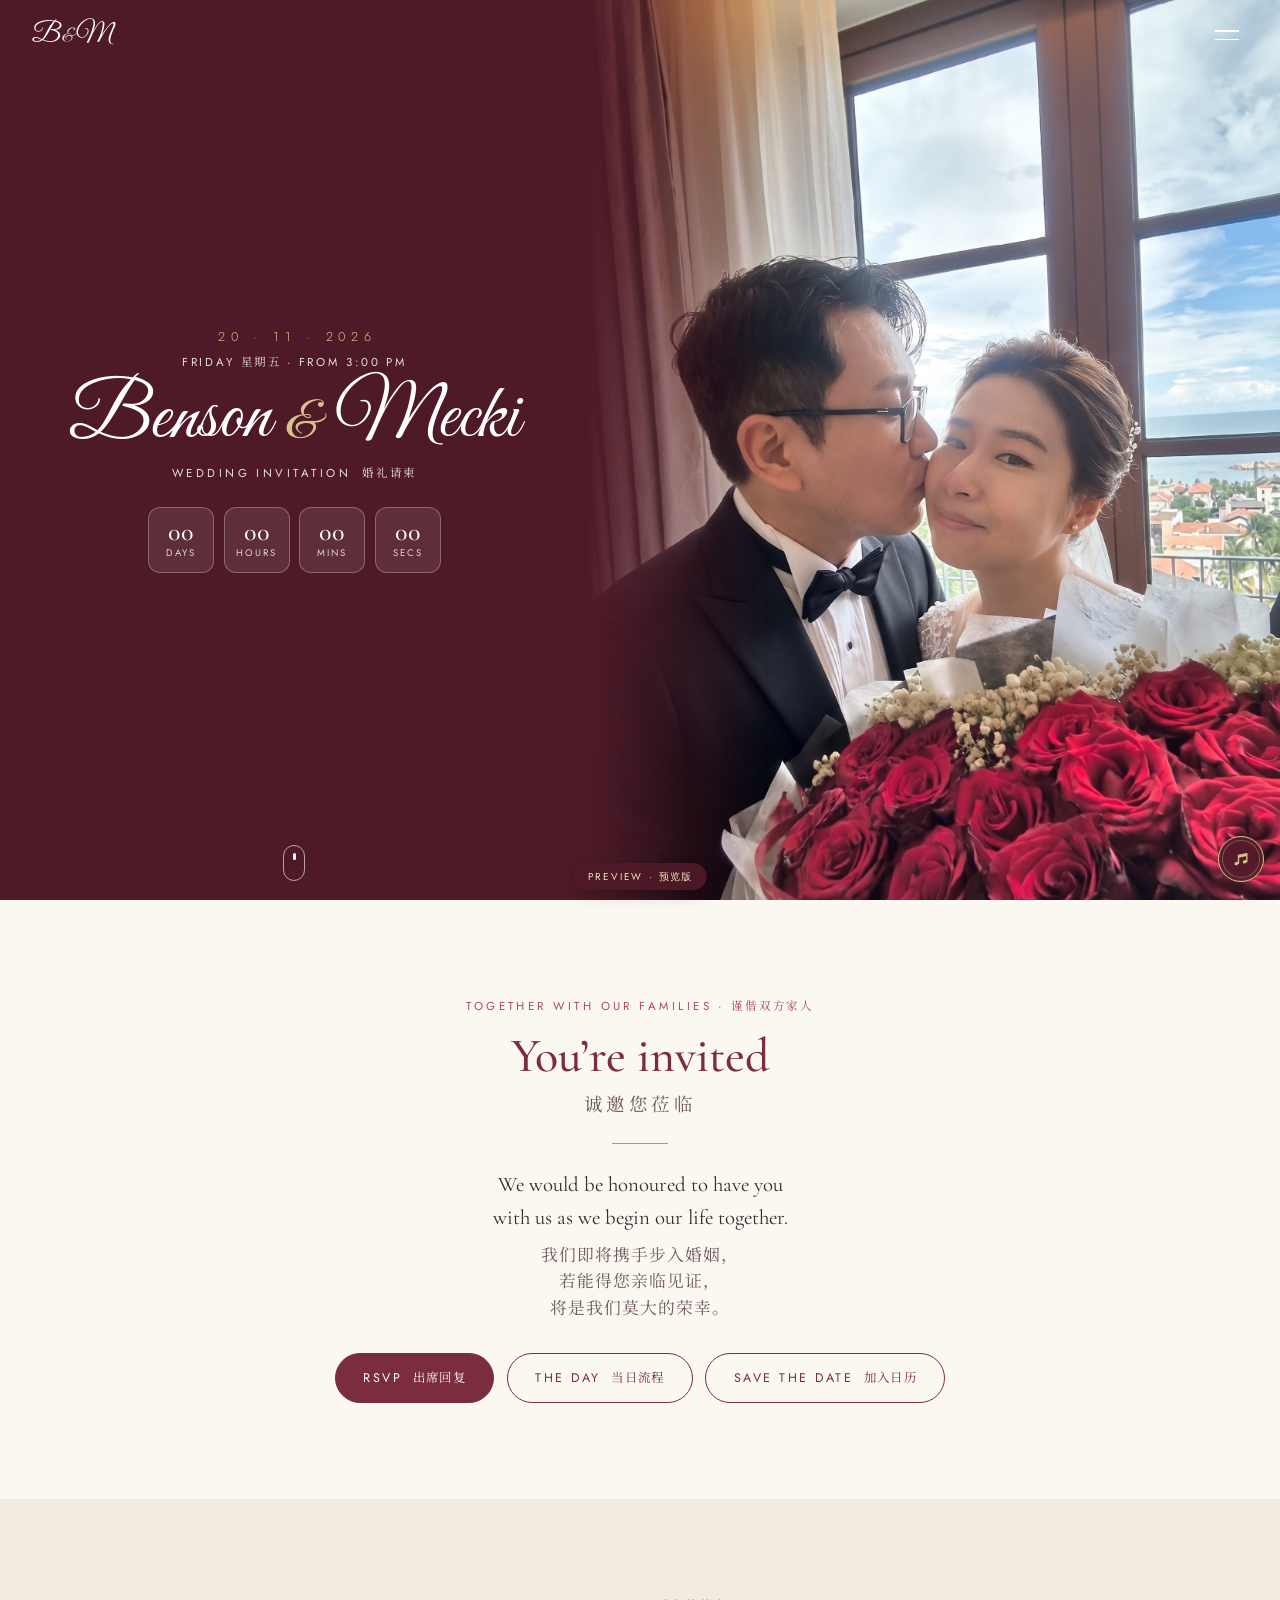
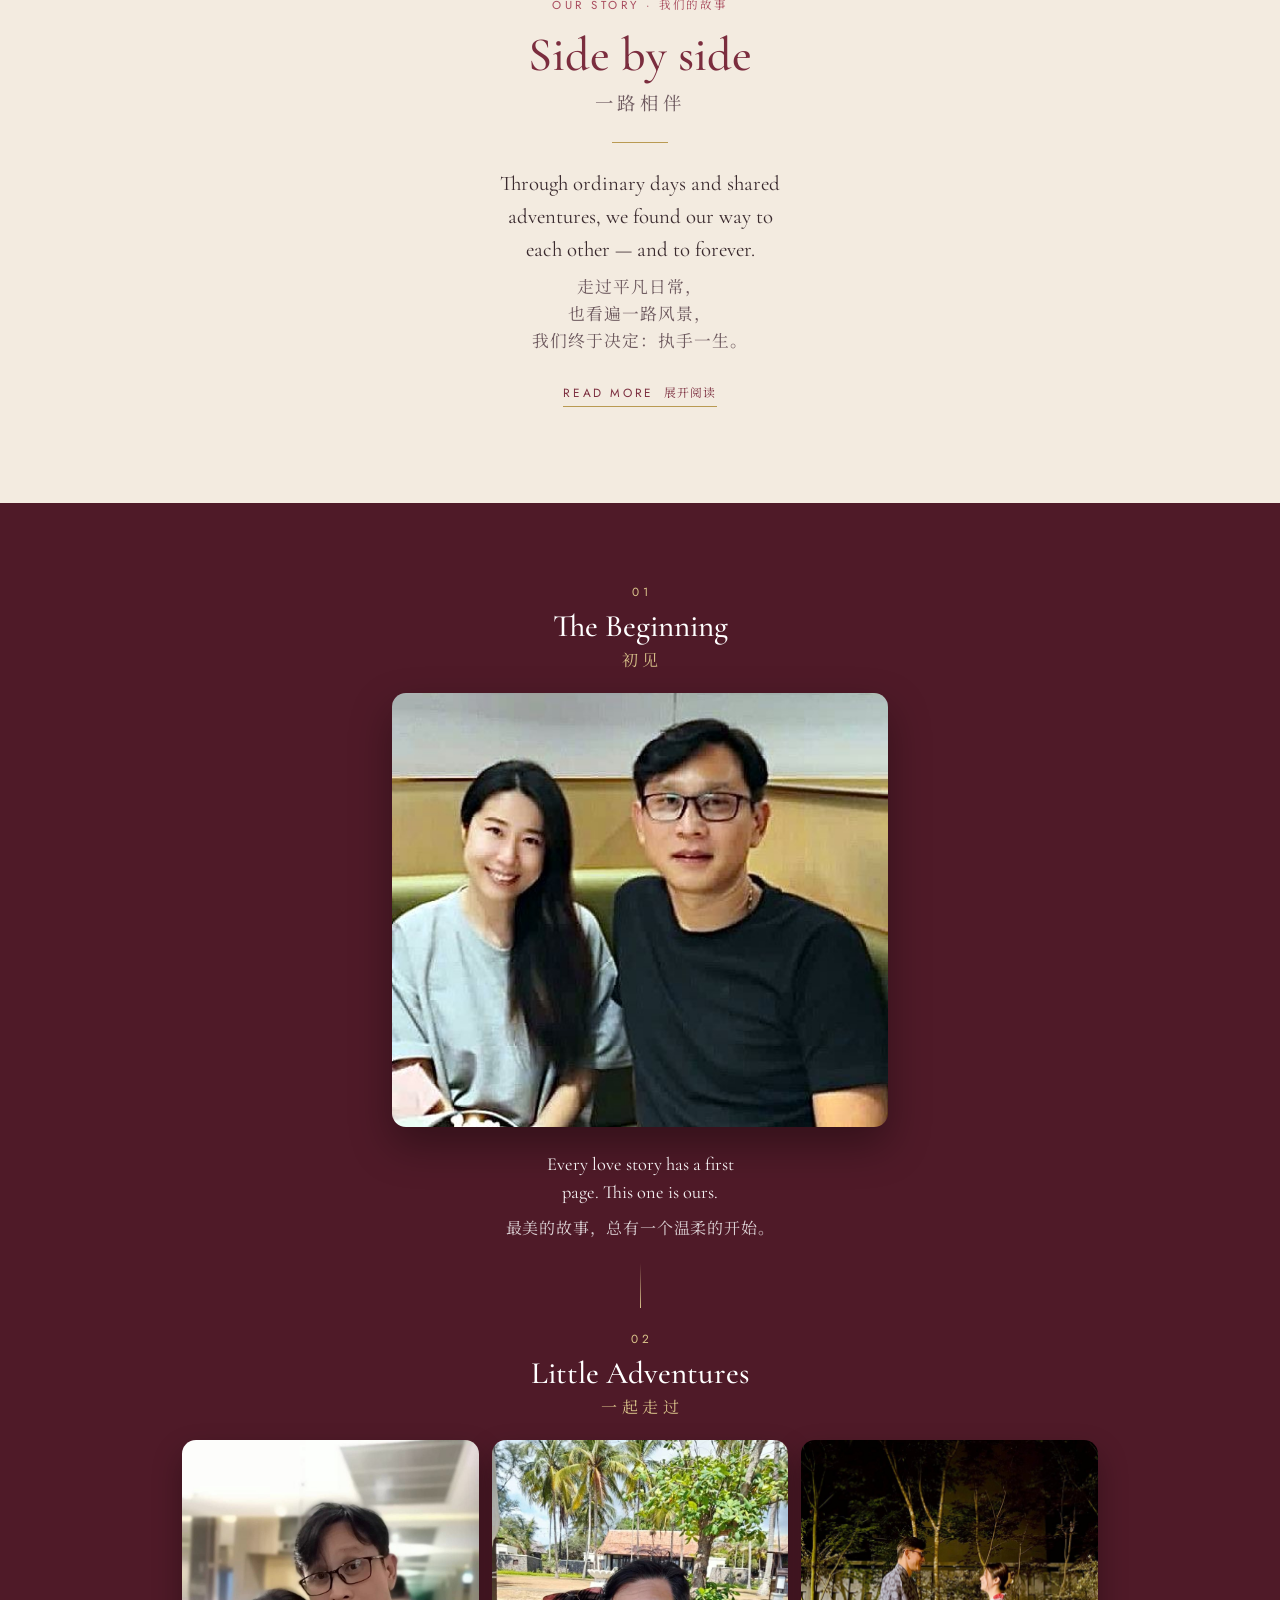
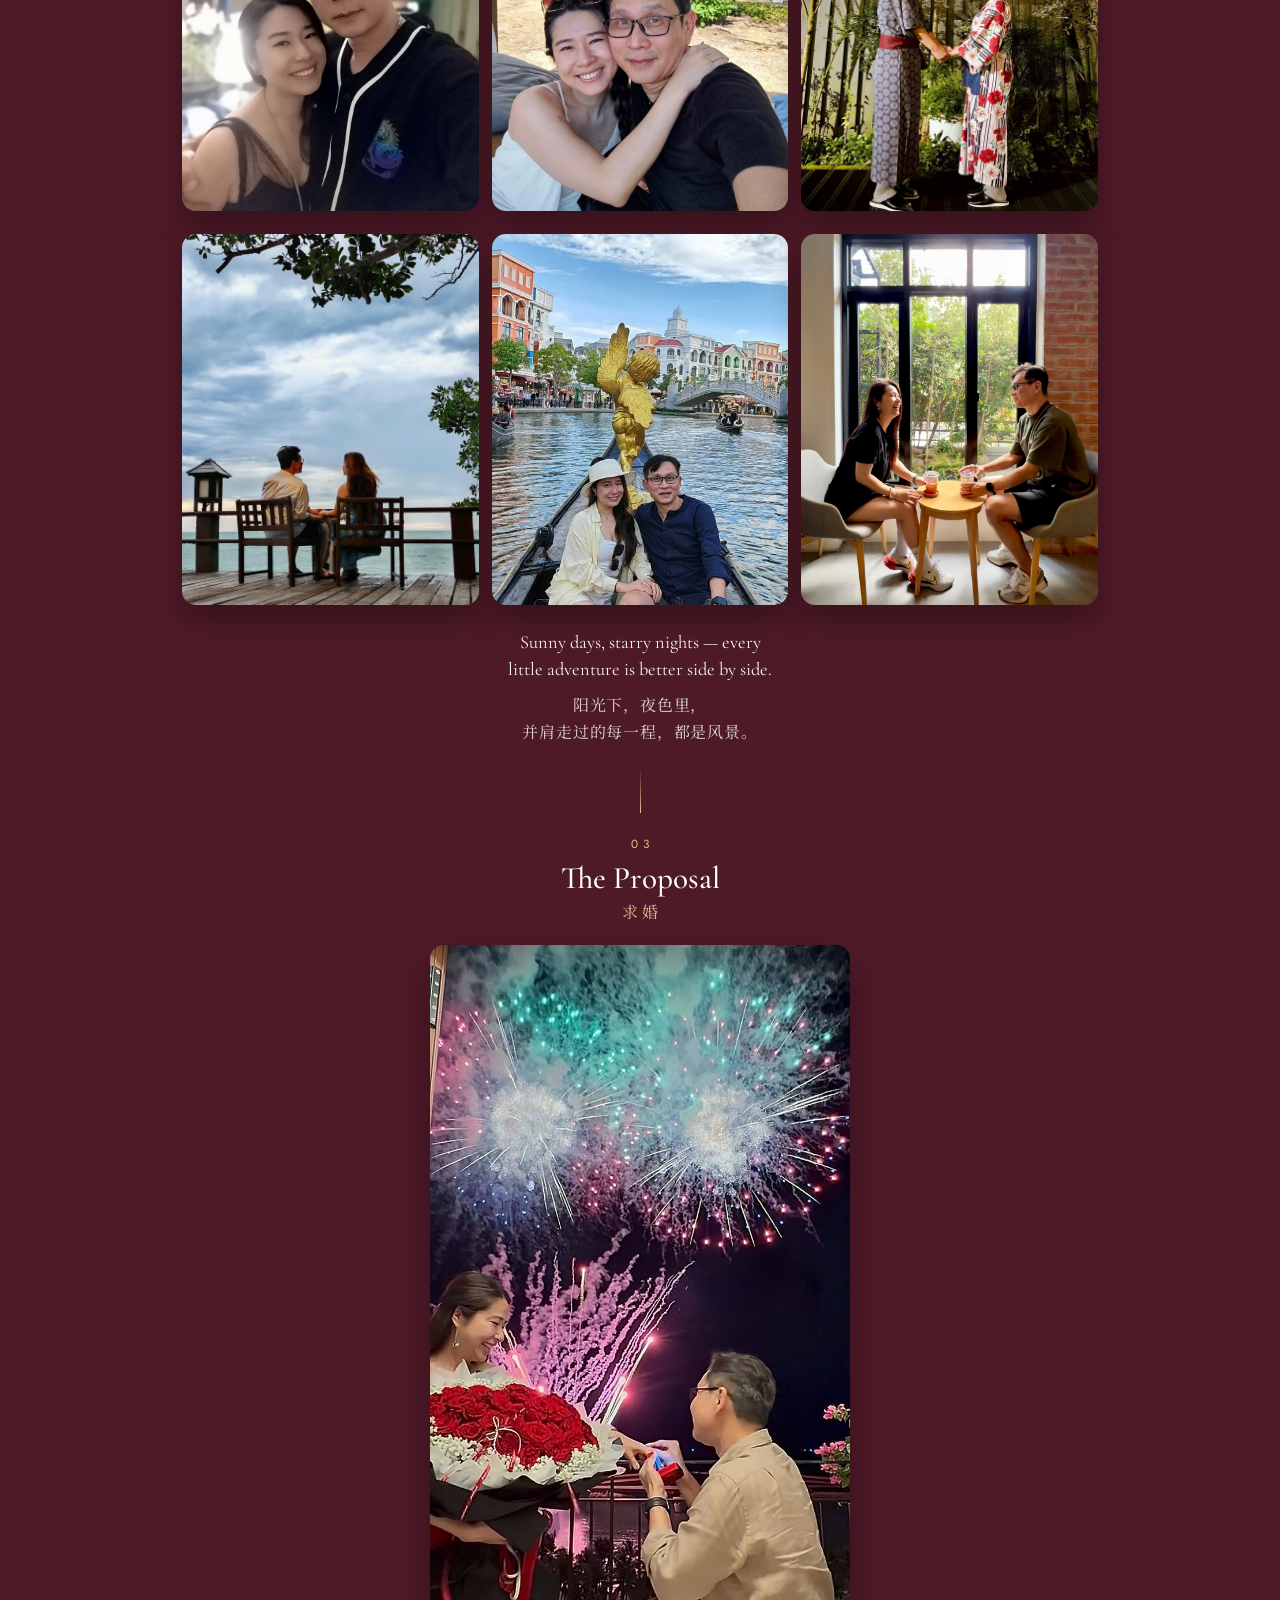
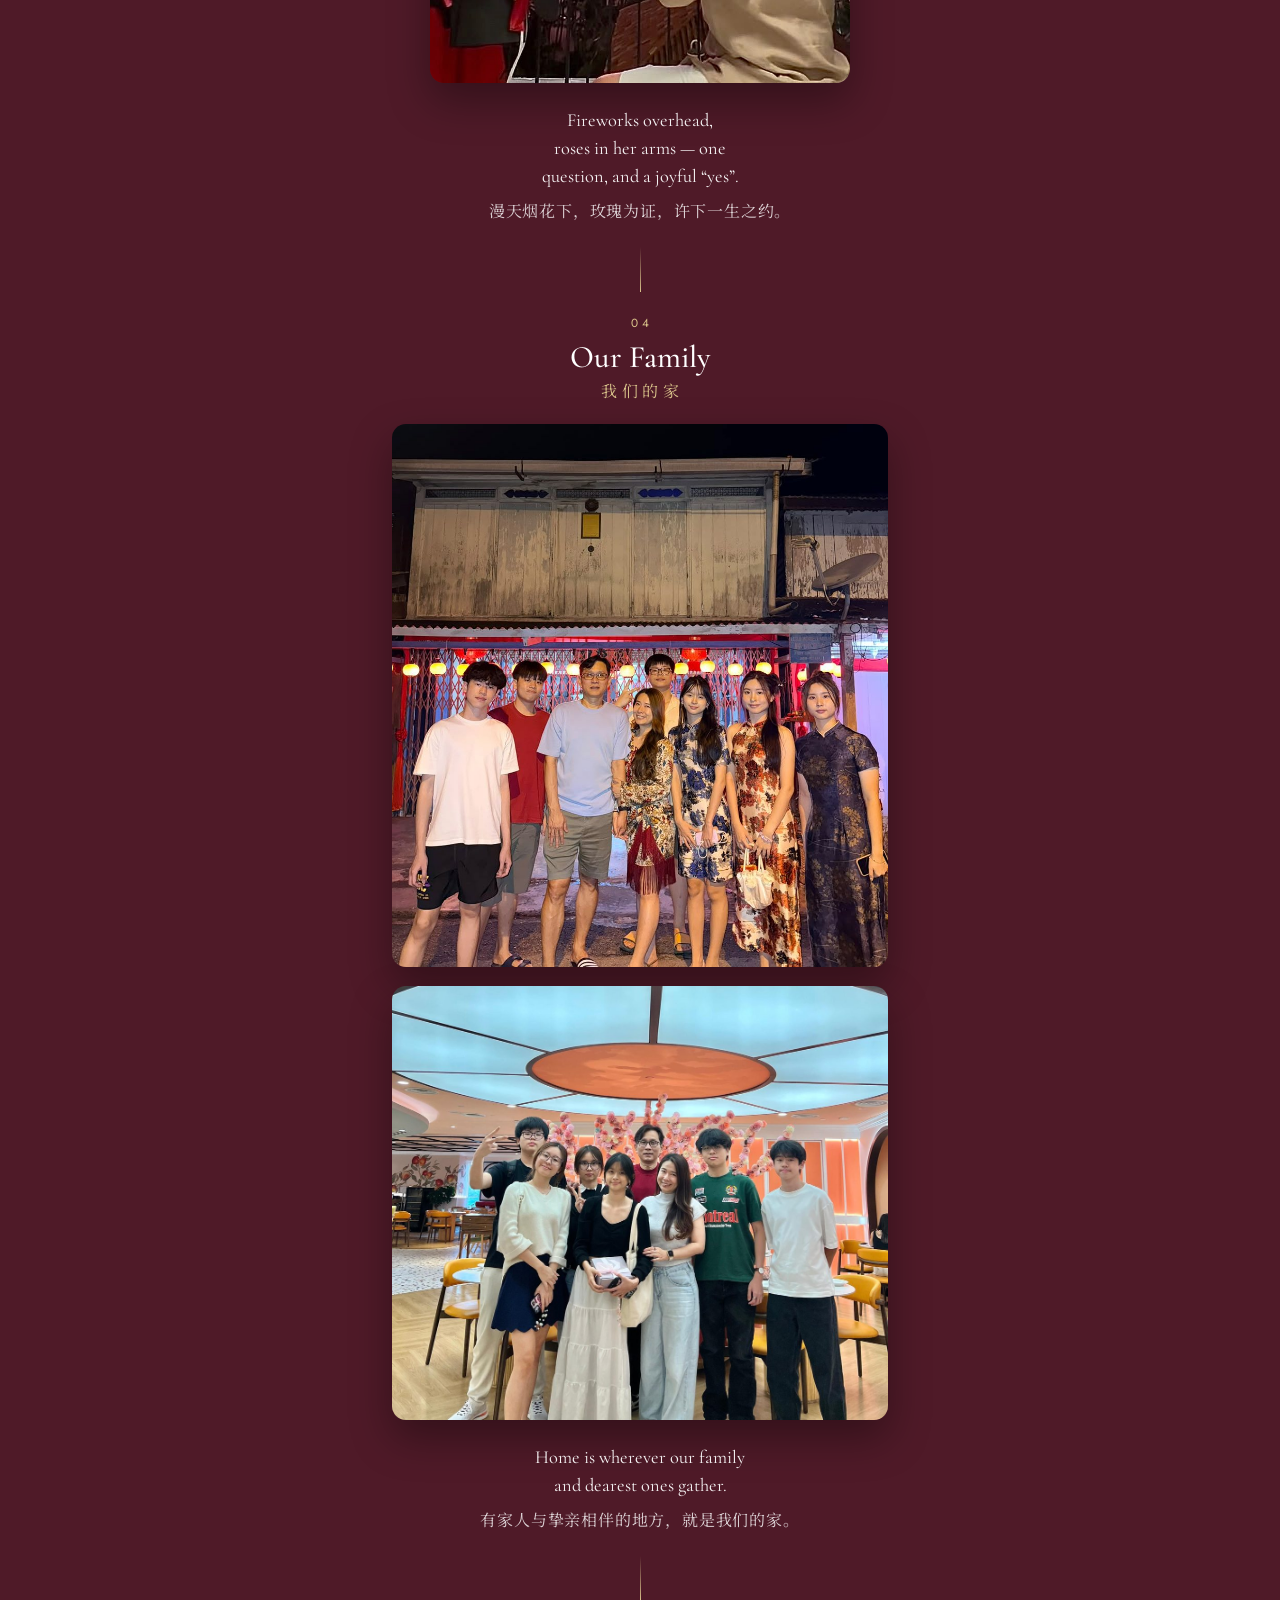
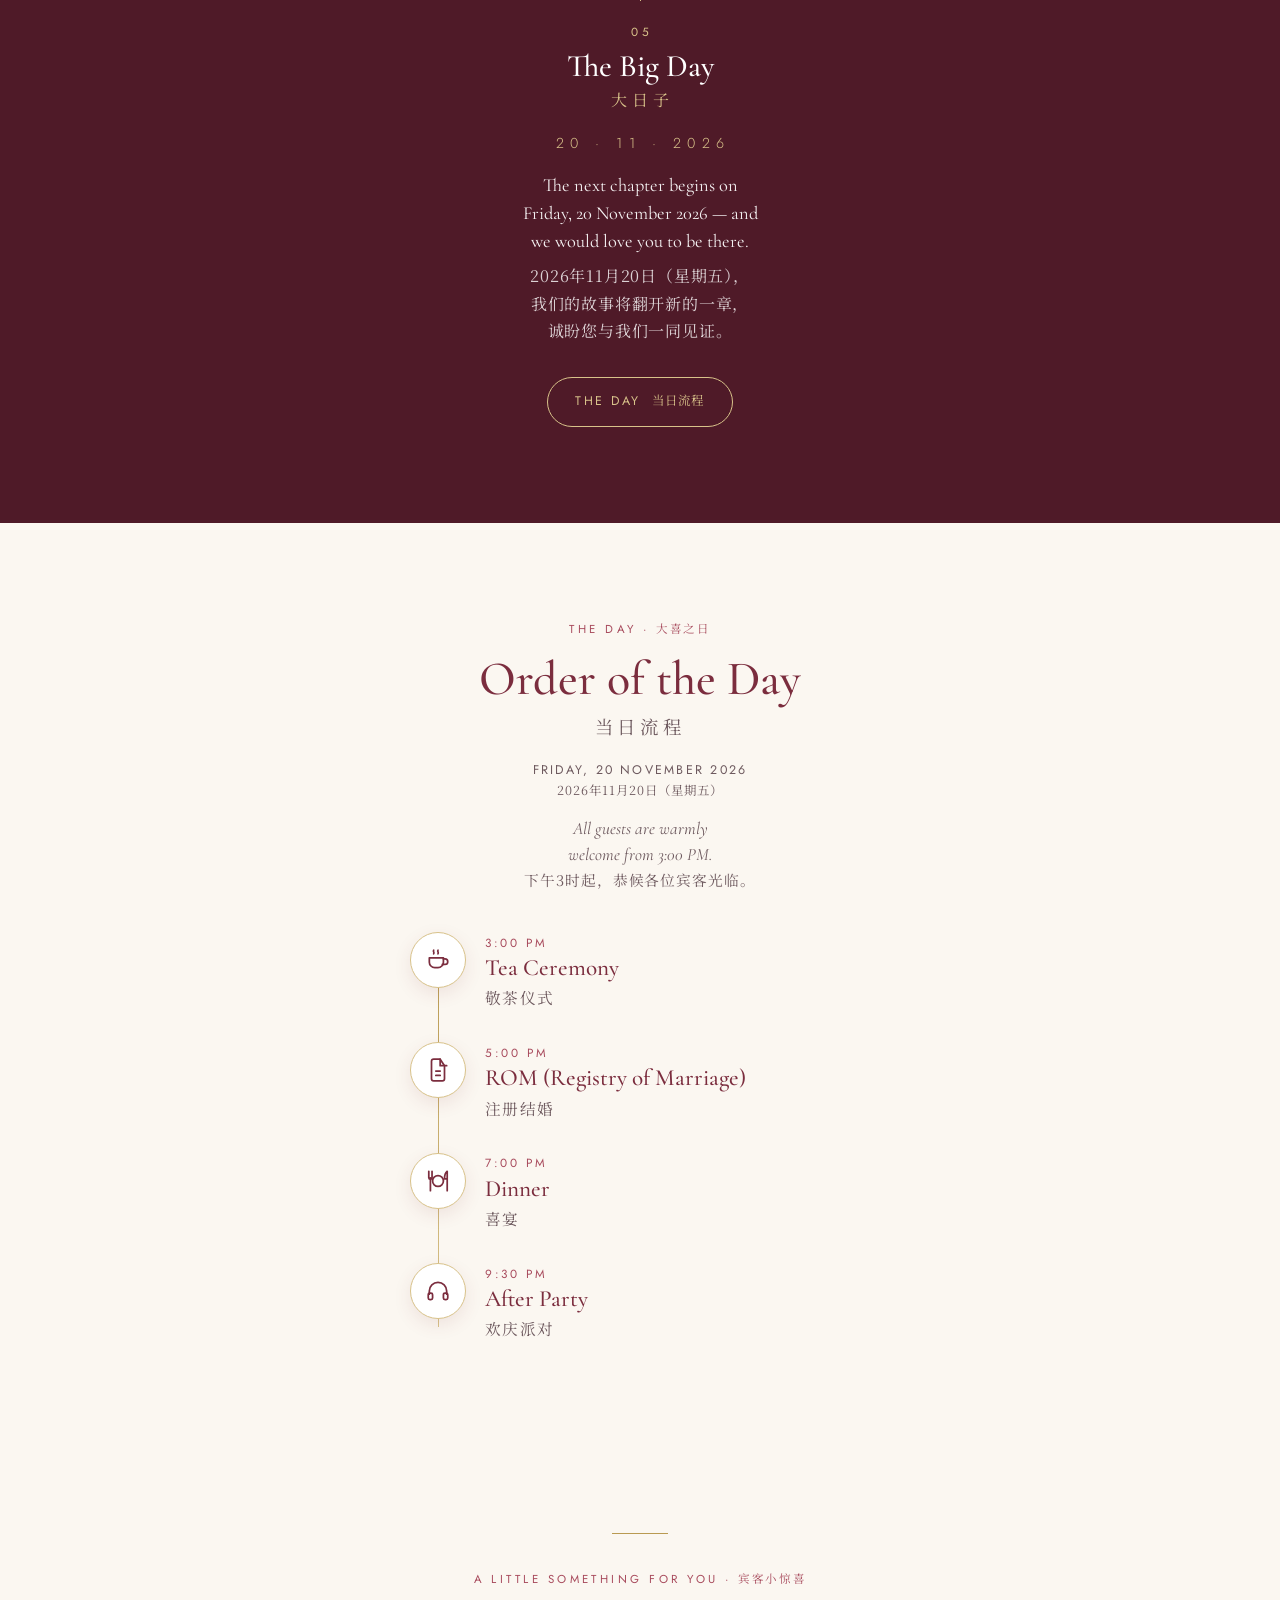
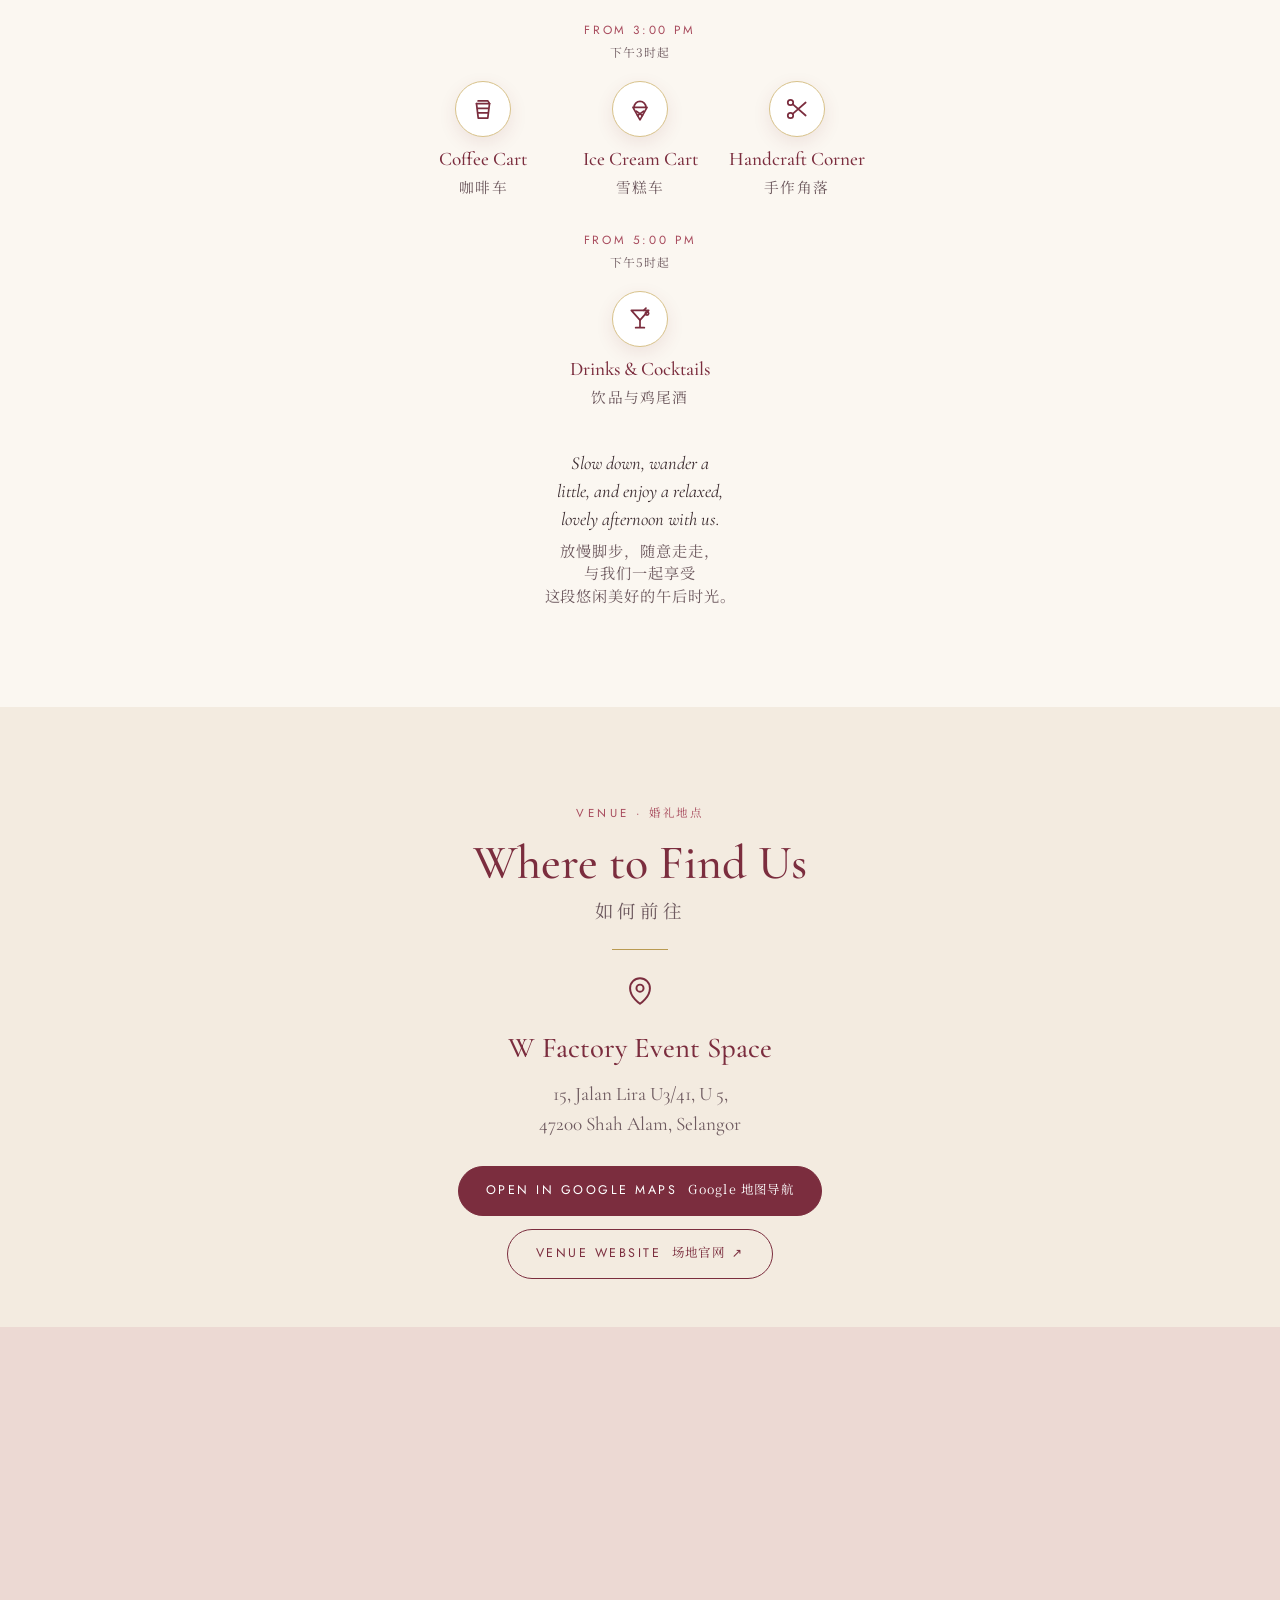
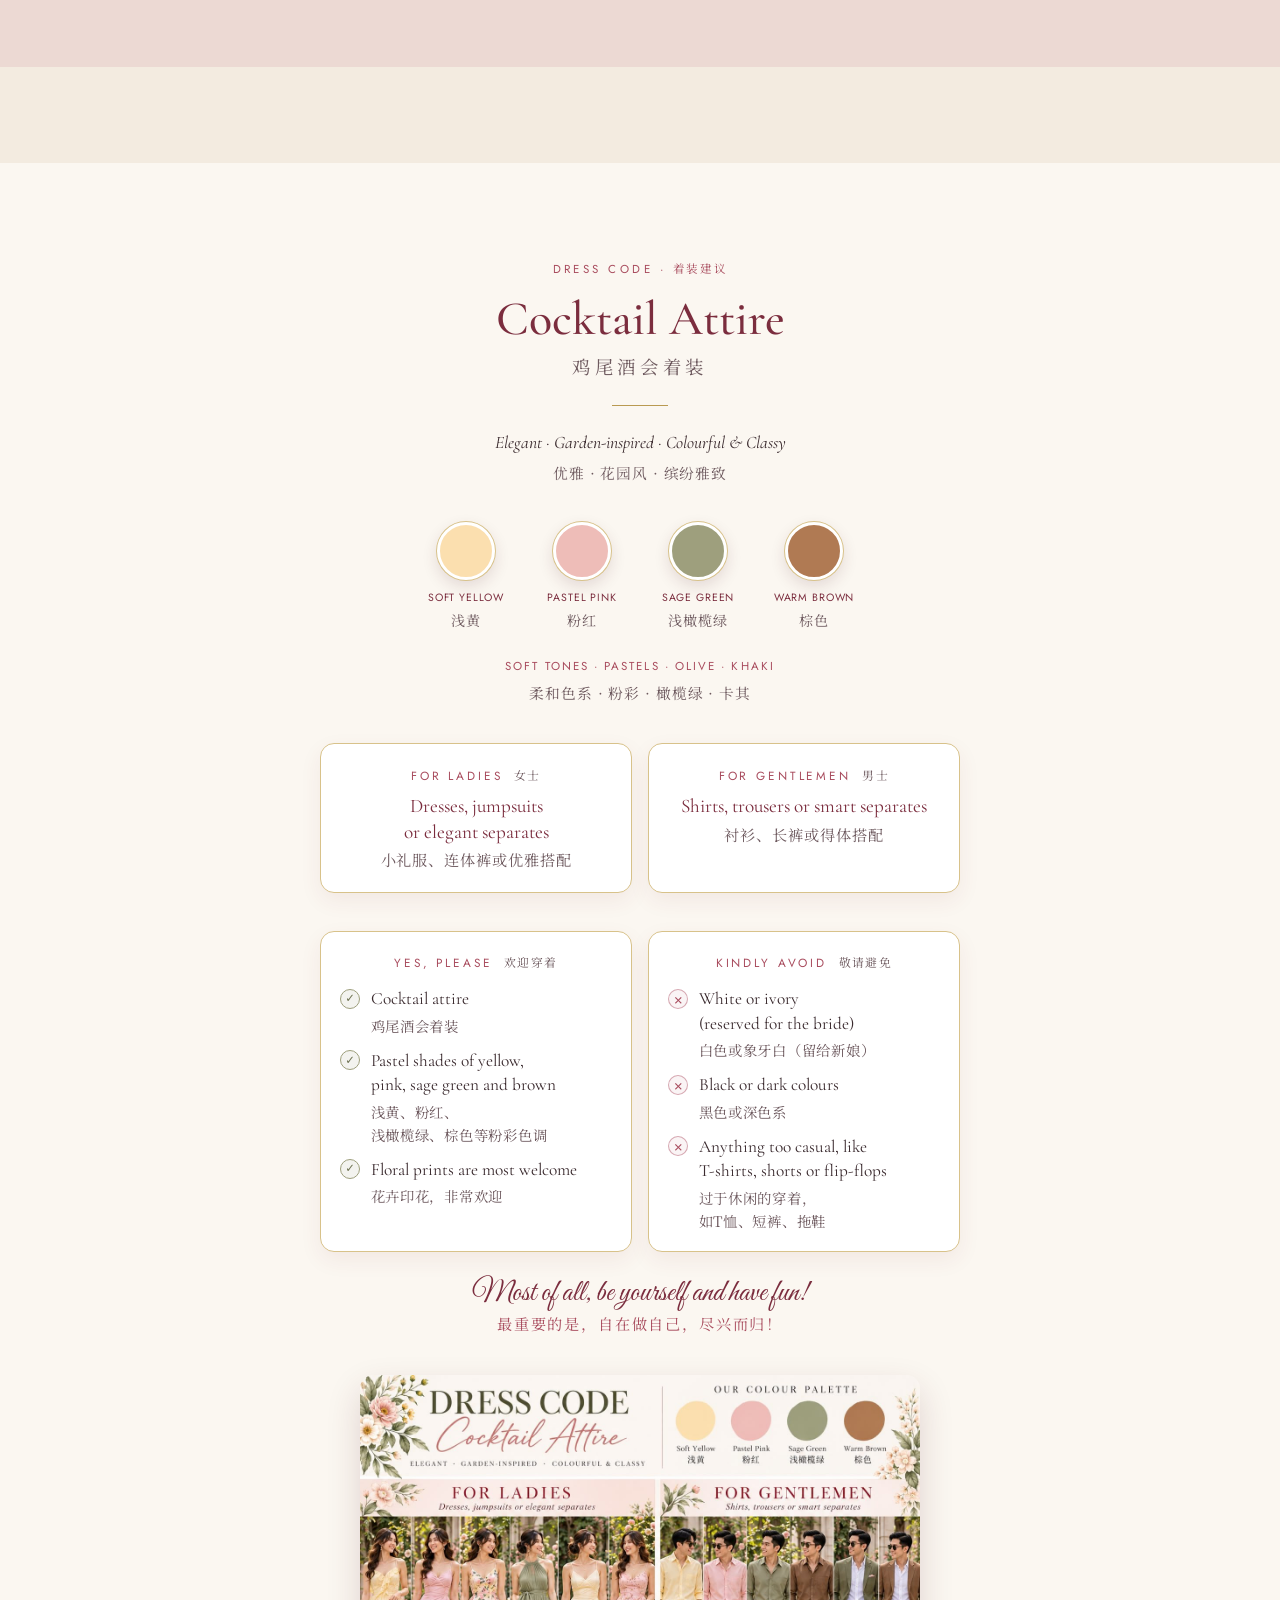
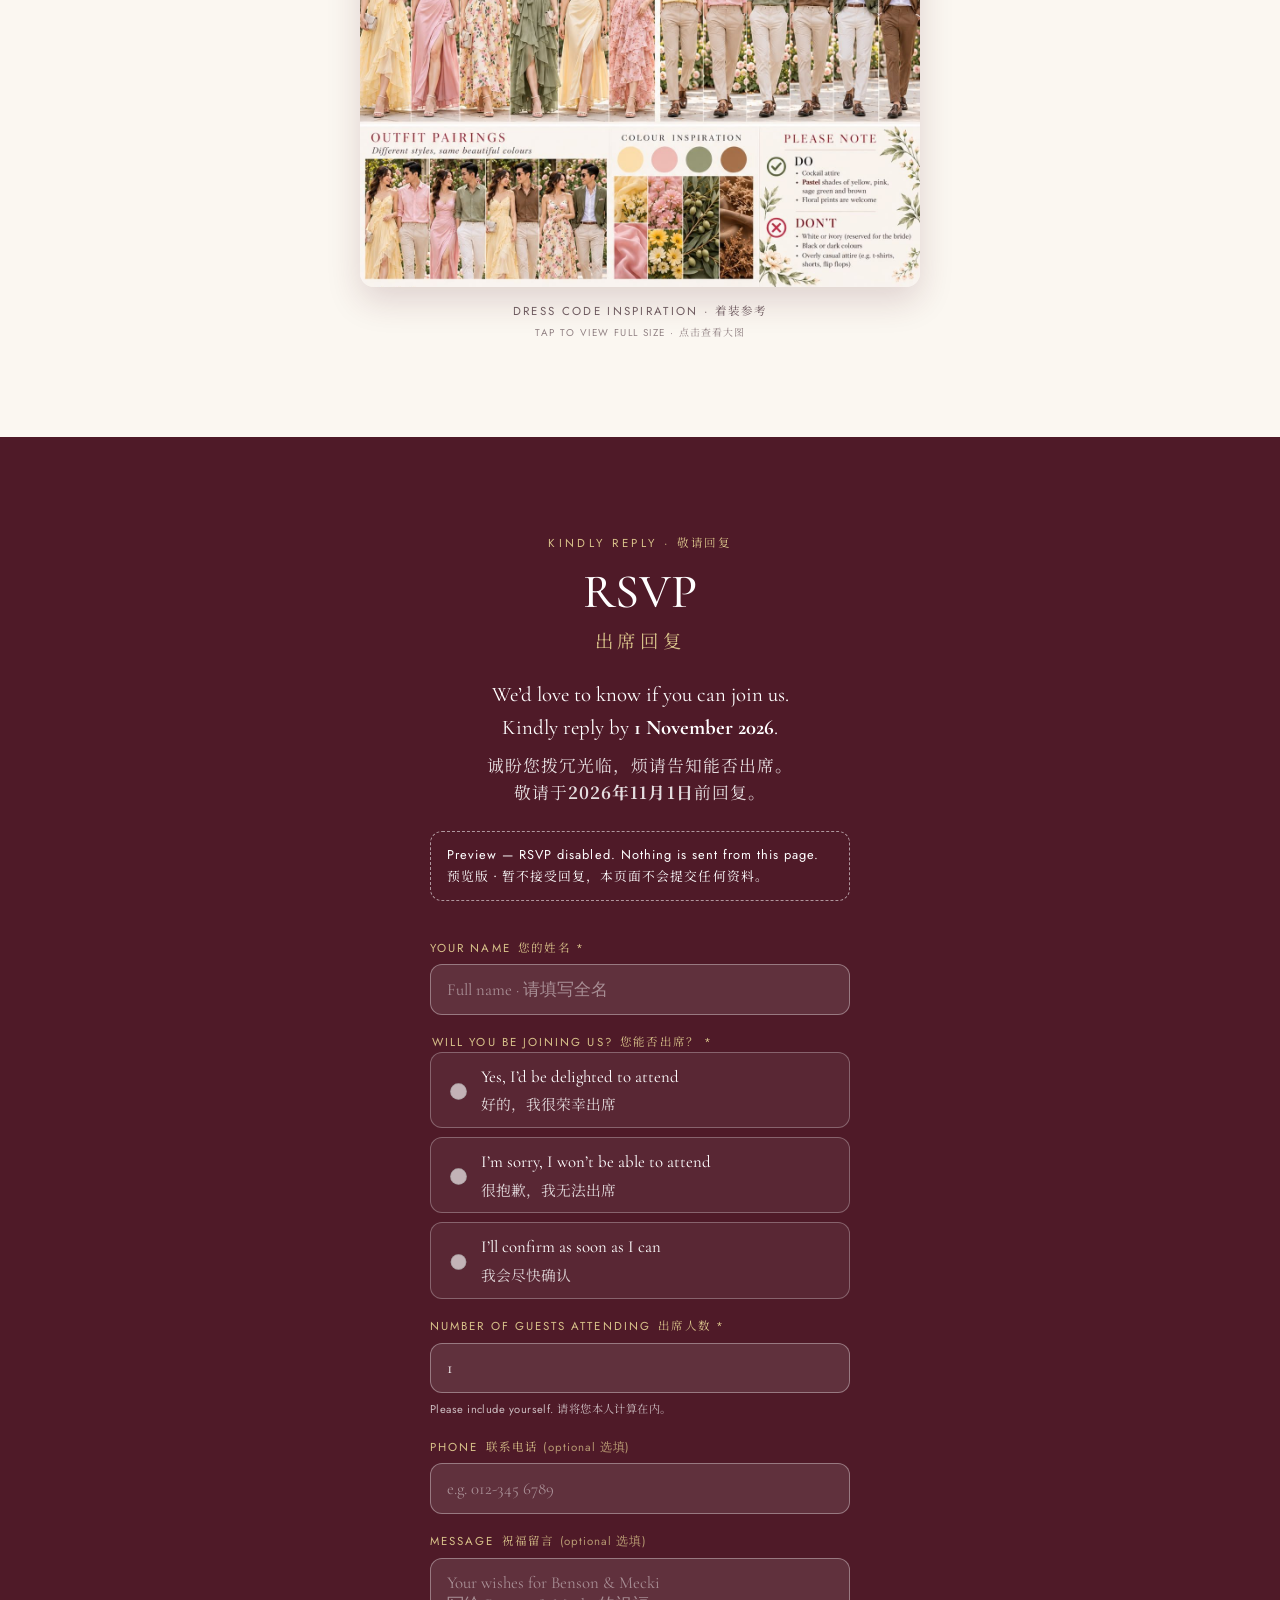
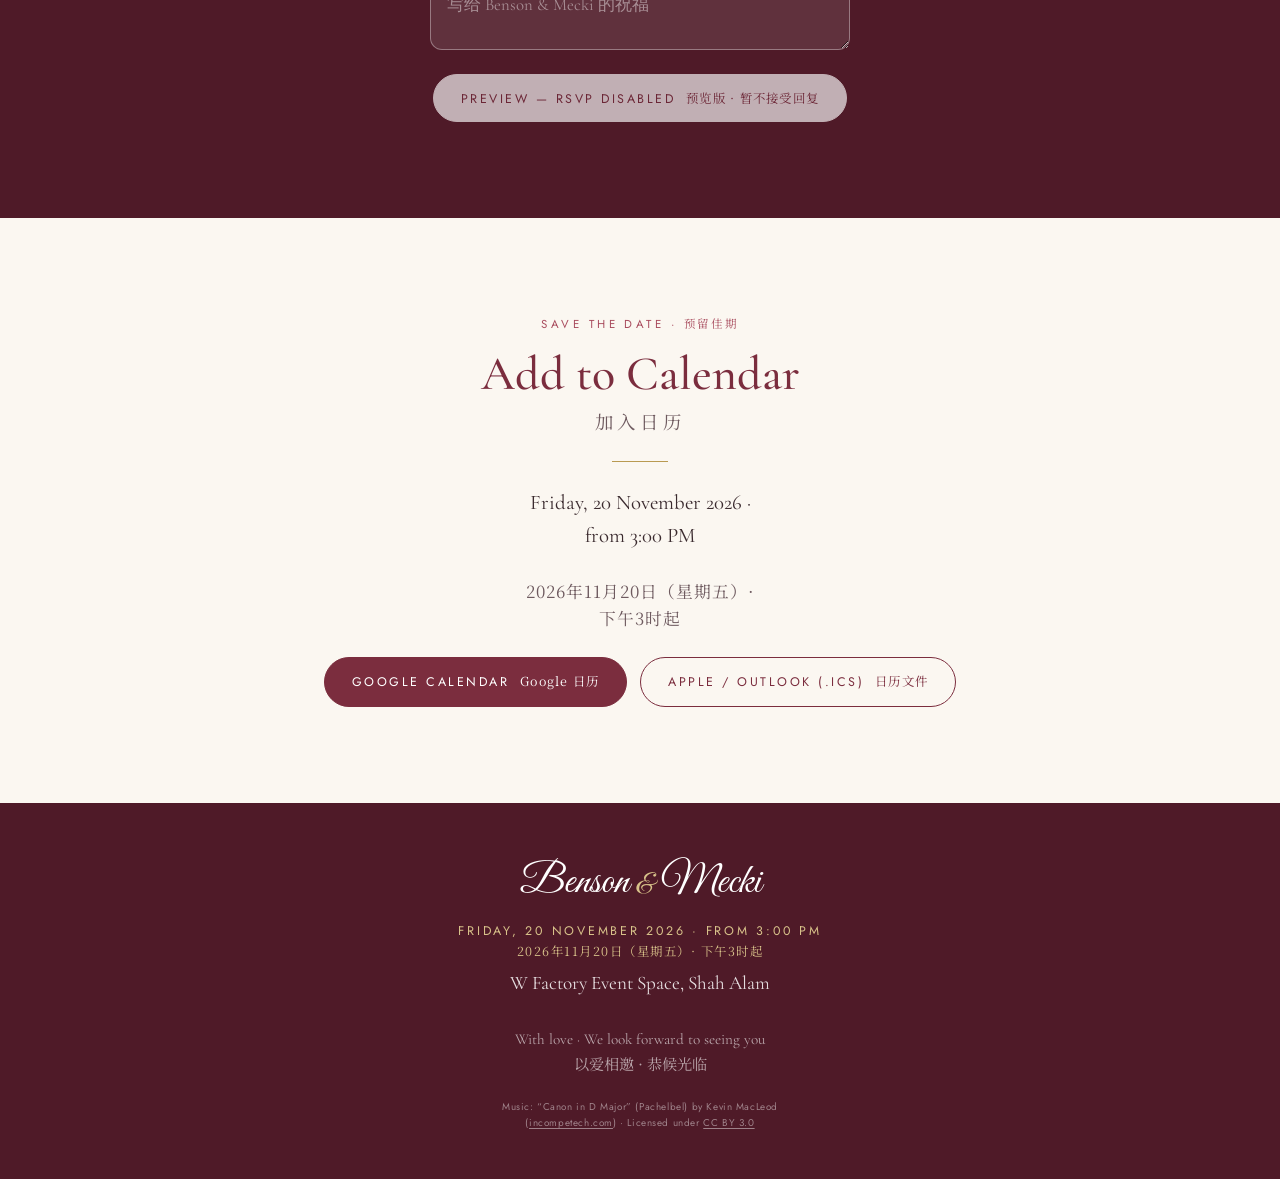
==== preview/index.html @ 1b124f57 "Preview: rebuild preview/ = PR #18 + PR #19 (café photo 6th in Little Adventures, second Our Family " ====
<!DOCTYPE html>
<html lang="en">
<head>
  <meta charset="UTF-8" />
  <meta name="robots" content="noindex, nofollow" />
  <meta name="viewport" content="width=device-width, initial-scale=1.0, viewport-fit=cover" />
  <title>[Preview 预览] Benson &amp; Mecki · Wedding Invitation 婚礼请柬 · 20.11.2026</title>
  <meta name="description" content="You’re invited to the wedding of Benson &amp; Mecki on Friday, 20 November 2026, from 3:00 PM at W Factory Event Space, Shah Alam. Kindly RSVP by 1 November 2026." />
  <meta property="og:title" content="Benson &amp; Mecki · Wedding Invitation · 婚礼请柬" />
  <meta property="og:description" content="Friday, 20 November 2026, from 3:00 PM · W Factory Event Space, Shah Alam. We would love to celebrate with you. 2026年11月20日（星期五）下午3时起，莎阿南 W Factory Event Space，诚邀您共证良缘。" />
  <meta property="og:type" content="website" />
  <meta property="og:image" content="https://www.sensify.my/invite/assets/photos/photo-05-wedding.jpg" />
  <meta property="og:url" content="https://www.sensify.my/invite/preview/" />
  <meta name="twitter:card" content="summary_large_image" />
  <meta name="theme-color" content="#5C1F2E" />

  <link rel="preconnect" href="https://fonts.googleapis.com" />
  <link rel="preconnect" href="https://fonts.gstatic.com" crossorigin />
  <link href="https://fonts.googleapis.com/css2?family=Cormorant+Garamond:ital,wght@0,400;0,500;0,600;1,400;1,500&family=Great+Vibes&family=Jost:wght@300;400;500&family=Noto+Serif+SC:wght@400;500&display=swap" rel="stylesheet" />
  <link rel="icon" href="data:," />
  <link rel="stylesheet" href="styles.css" />
  <script>document.documentElement.className += " js";</script>
</head>
<body>

  <!-- Top bar + menu -->
  <header class="topbar" id="topbar">
    <a class="topbar__mark" href="#top" aria-label="Back to top">B<span>&amp;</span>M</a>
    <button class="topbar__menu" id="menuBtn" type="button" aria-expanded="false" aria-controls="menu" aria-label="Open menu">
      <span></span><span></span>
    </button>
  </header>
  <nav class="menu" id="menu" hidden aria-label="Sections">
    <a href="#story">Our Story <em>我们的故事</em></a>
    <a href="#timeline">The Day <em>当日流程</em></a>
    <a href="#location">Venue <em>婚礼地点</em></a>
    <a href="#dresscode">Dress Code <em>着装建议</em></a>
    <a href="#rsvp">RSVP <em>出席回复</em></a>
    <a href="#calendar">Save the Date <em>加入日历</em></a>
  </nav>

  <main id="top">

    <!-- 1. HERO -->
    <header class="hero" id="hero">
      <div class="hero__photo" id="heroPhoto" role="img" aria-label="Benson and Mecki in wedding attire"></div>
      <div class="hero__shade" aria-hidden="true"></div>
      <div class="hero__text">
        <p class="hero__date">20 · 11 · 2026</p>
        <p class="hero__day">Friday <span lang="zh-Hans">星期五</span> · from&nbsp;3:00&nbsp;PM</p>
        <h1 class="hero__names">Benson <span>&amp;</span> Mecki</h1>
        <p class="hero__sub">Wedding Invitation <span lang="zh-Hans">婚礼请柬</span></p>

        <div class="countdown" id="countdown" role="timer" aria-label="Countdown to the wedding day">
          <div class="countdown__unit"><span class="countdown__num" data-unit="days">--</span><span class="countdown__label">Days</span></div>
          <div class="countdown__unit"><span class="countdown__num" data-unit="hours">--</span><span class="countdown__label">Hours</span></div>
          <div class="countdown__unit"><span class="countdown__num" data-unit="mins">--</span><span class="countdown__label">Mins</span></div>
          <div class="countdown__unit"><span class="countdown__num" data-unit="secs">--</span><span class="countdown__label">Secs</span></div>
        </div>
      </div>
      <a class="hero__scroll" href="#intro" aria-label="Scroll down"><span></span></a>
    </header>

    <!-- 2. INTRO -->
    <section class="section intro" id="intro">
      <div class="section__inner reveal">
        <p class="eyebrow">Together with our families · <span lang="zh-Hans">谨偕双方家人</span></p>
        <h2 class="title">You&rsquo;re invited</h2>
        <p class="title-cn" lang="zh-Hans">诚邀您莅临</p>
        <span class="rule" aria-hidden="true"></span>
        <p class="lead">We would be honoured to have you with us as we begin our life together.</p>
        <p class="lead lead--cn" lang="zh-Hans">我们即将携手步入婚姻，若能得您亲临见证，将是我们莫大的荣幸。</p>
        <div class="intro__cta">
          <a class="btn btn--solid" href="#rsvp">RSVP <span lang="zh-Hans">出席回复</span></a>
          <a class="btn btn--line" href="#timeline">The Day <span lang="zh-Hans">当日流程</span></a>
          <a class="btn btn--line" href="#calendar">Save the Date <span lang="zh-Hans">加入日历</span></a>
        </div>
      </div>
    </section>

    <!-- 3. OUR STORY -->
    <section class="section story" id="story">
      <div class="section__inner reveal">
        <p class="eyebrow">Our Story · <span lang="zh-Hans">我们的故事</span></p>
        <h2 class="title">Side by side</h2>
        <p class="title-cn" lang="zh-Hans">一路相伴</p>
        <span class="rule" aria-hidden="true"></span>
        <p class="lead">Through ordinary days and shared adventures, we found our way to each other — and to forever.</p>
        <p class="lead lead--cn" lang="zh-Hans">走过平凡日常，也看遍一路风景，我们终于决定：执手一生。</p>
        <details class="more">
          <summary><span class="more__open">Read more <i lang="zh-Hans">展开阅读</i></span><span class="more__close">Show less <i lang="zh-Hans">收起</i></span></summary>
          <div class="more__body">
            <p>Love found us in the simple moments: quiet evenings, long walks, and laughter shared along the way. Then the sky lit up with fireworks, and a question became a promise. Today, that promise brings us here. Thank you for walking this story with us.</p>
            <p lang="zh-Hans">爱，藏在最平凡的时光里：安静的夜晚，长长的散步，一路相伴的笑声。直到烟花照亮夜空，一句求婚化作一生的承诺。今天，这份承诺带我们来到这里。感谢您，与我们一同走过这段故事。</p>
          </div>
        </details>
      </div>
    </section>

    <!-- 4. OUR LOVE STORY — five chapters -->
    <section class="chapters" id="chapters" aria-label="Our love story 我们的爱情故事">

      <article class="chapter">
        <header class="chapter__head reveal">
          <p class="chapter__no">01</p>
          <h3>The Beginning <span lang="zh-Hans">初见</span></h3>
        </header>
        <figure class="chapter__img reveal"><img src="assets/photos/story-01-beginning.jpg" alt="Benson and Mecki smiling side by side at a table" loading="lazy" decoding="async" width="520" height="455" /></figure>
        <div class="chapter__text reveal">
          <p>Every love story has a first page. This one is ours.</p>
          <p lang="zh-Hans"><span class="ph">最美的故事，</span><wbr /><span class="ph">总有一个温柔的开始。</span></p>
        </div>
      </article>

      <article class="chapter chapter--wide">
        <header class="chapter__head reveal">
          <p class="chapter__no">02</p>
          <h3>Little Adventures <span lang="zh-Hans">一起走过</span></h3>
        </header>
        <div class="chapter__gallery reveal">
          <div class="carousel" data-carousel tabindex="0" aria-label="Little Adventures: six photos. Swipe to see more. 左右滑动查看更多">
            <figure class="carousel__slide"><img src="assets/photos/story-02-adventures-1.jpg" alt="Benson and Mecki in an evening selfie, cheek to cheek" loading="lazy" decoding="async" width="810" height="1012" /></figure>
            <figure class="carousel__slide"><img src="assets/photos/story-02-adventures-2.jpg" alt="Benson and Mecki in a sunny selfie under palm trees" loading="lazy" decoding="async" width="809" height="1011" /></figure>
            <figure class="carousel__slide"><img src="assets/photos/story-02-adventures-3.jpg" alt="Benson and Mecki holding hands in a garden in the evening" loading="lazy" decoding="async" width="1200" height="1500" /></figure>
            <figure class="carousel__slide"><img src="assets/photos/story-02-adventures-4.jpg" alt="Benson and Mecki holding hands on wooden chairs on a seaside deck at dusk" loading="lazy" decoding="async" width="624" height="780" /></figure>
            <figure class="carousel__slide"><img src="assets/photos/story-02-adventures-5.jpg" alt="Benson and Mecki smiling together in a gondola on a canal" loading="lazy" decoding="async" width="456" height="570" /></figure>
            <figure class="carousel__slide"><img src="assets/photos/story-02-adventures-6.jpg" alt="Benson and Mecki laughing over iced drinks at a small café table by a large window" loading="lazy" decoding="async" width="960" height="1200" /></figure>
          </div>
          <div class="carousel__dots" aria-hidden="true"></div>
        </div>
        <div class="chapter__text reveal">
          <p>Sunny days, starry nights&nbsp;&mdash; every little adventure is better side by side.</p>
          <p lang="zh-Hans"><span class="ph">阳光下，</span><wbr /><span class="ph">夜色里，</span><wbr /><span class="ph">并肩走过的每一程，</span><wbr /><span class="ph">都是风景。</span></p>
        </div>
      </article>

      <article class="chapter">
        <header class="chapter__head reveal">
          <p class="chapter__no">03</p>
          <h3>The Proposal <span lang="zh-Hans">求婚</span></h3>
        </header>
        <figure class="chapter__img chapter__img--tall reveal"><img src="assets/photos/story-03-proposal.jpg" alt="Benson on one knee with a ring as Mecki holds a bouquet of red roses beneath fireworks" loading="lazy" decoding="async" width="728" height="1280" /></figure>
        <div class="chapter__text reveal">
          <p>Fireworks overhead, roses in her arms&nbsp;&mdash; one question, and a joyful &ldquo;yes&rdquo;.</p>
          <p lang="zh-Hans"><span class="ph">漫天烟花下，</span><wbr /><span class="ph">玫瑰为证，</span><wbr /><span class="ph">许下一生之约。</span></p>
        </div>
      </article>

      <article class="chapter">
        <header class="chapter__head reveal">
          <p class="chapter__no">04</p>
          <h3>Our Family <span lang="zh-Hans">我们的家</span></h3>
        </header>
        <figure class="chapter__img reveal"><img src="assets/photos/story-04-family.jpg" alt="Benson and Mecki with their family on an evening out" loading="lazy" decoding="async" width="960" height="1050" /></figure>
        <figure class="chapter__img chapter__img--more reveal"><img src="assets/photos/story-04-family-2.jpg" alt="The couple standing together with young family members in a restaurant, smiling for a group photo" loading="lazy" decoding="async" width="1100" height="963" /></figure>
        <div class="chapter__text reveal">
          <p>Home is wherever our family and dearest ones gather.</p>
          <p lang="zh-Hans"><span class="ph">有家人与挚亲相伴的地方，</span><wbr /><span class="ph">就是我们的家。</span></p>
        </div>
      </article>

      <article class="chapter chapter--finale">
        <header class="chapter__head reveal">
          <p class="chapter__no">05</p>
          <h3>The Big Day <span lang="zh-Hans">大日子</span></h3>
        </header>
        <div class="chapter__text reveal">
          <p class="chapter__date">20 &middot; 11 &middot; 2026</p>
          <p>The next chapter begins on Friday, 20&nbsp;November 2026&nbsp;&mdash; and we would love you to be there.</p>
          <p class="chapter__verse" lang="zh-Hans"><span class="ph">2026年11月20日（星期五），</span><span class="ph">我们的故事将翻开新的一章，</span><span class="ph">诚盼您与我们一同见证。</span></p>
          <a class="btn btn--gold" href="#timeline">The Day <span lang="zh-Hans">当日流程</span></a>
        </div>
      </article>
    </section>

    <!-- 7. TIMELINE -->
    <section class="section timeline-section" id="timeline">
      <div class="section__inner">
        <p class="eyebrow reveal">The Day · <span lang="zh-Hans">大喜之日</span></p>
        <h2 class="title reveal">Order of the Day</h2>
        <p class="title-cn reveal" lang="zh-Hans">当日流程</p>
        <p class="tl__date reveal">Friday, 20 November 2026<br /><span lang="zh-Hans">2026年11月20日（星期五）</span></p>
        <p class="tl__welcome reveal">All guests are warmly welcome from 3:00&nbsp;PM.<br /><span lang="zh-Hans">下午3时起，恭候各位宾客光临。</span></p>

        <ol class="tl">
          <li class="tl__item reveal">
            <span class="tl__icon" aria-hidden="true"><svg viewBox="0 0 24 24" width="26" height="26" fill="none" stroke="currentColor" stroke-width="1.6" stroke-linecap="round" stroke-linejoin="round"><path d="M4 10h13v4a5 5 0 0 1-5 5H9a5 5 0 0 1-5-5z"/><path d="M17 11h1.5a2.5 2.5 0 0 1 0 5H16"/><path d="M8 3c-1 1.2 1 2 0 3.2M12 3c-1 1.2 1 2 0 3.2"/></svg></span>
            <div class="tl__body">
              <p class="tl__time">3:00 PM</p>
              <h3 class="tl__title">Tea Ceremony</h3>
              <p class="tl__cn" lang="zh-Hans">敬茶仪式</p>
            </div>
          </li>
          <li class="tl__item reveal">
            <span class="tl__icon" aria-hidden="true"><svg viewBox="0 0 24 24" width="26" height="26" fill="none" stroke="currentColor" stroke-width="1.6" stroke-linecap="round" stroke-linejoin="round"><path d="M14 2H8a2 2 0 0 0-2 2v16a2 2 0 0 0 2 2h8a2 2 0 0 0 2-2V8z"/><path d="M14 2v6h6"/><path d="M10 13h4M10 17h4"/></svg></span>
            <div class="tl__body">
              <p class="tl__time">5:00 PM</p>
              <h3 class="tl__title">ROM (Registry of Marriage)</h3>
              <p class="tl__cn" lang="zh-Hans">注册结婚</p>
            </div>
          </li>
          <li class="tl__item reveal">
            <span class="tl__icon" aria-hidden="true"><svg viewBox="0 0 24 24" width="26" height="26" fill="none" stroke="currentColor" stroke-width="1.6" stroke-linecap="round" stroke-linejoin="round"><circle cx="12" cy="12" r="5"/><path d="M3.5 3v6a1.5 1.5 0 0 0 3 0V3M5 9v12M20.5 21V3c-2 1.5-2.5 4-2.5 7h2.5"/></svg></span>
            <div class="tl__body">
              <p class="tl__time">7:00 PM</p>
              <h3 class="tl__title">Dinner</h3>
              <p class="tl__cn" lang="zh-Hans">喜宴</p>
            </div>
          </li>
          <li class="tl__item reveal">
            <span class="tl__icon" aria-hidden="true"><svg viewBox="0 0 24 24" width="26" height="26" fill="none" stroke="currentColor" stroke-width="1.6" stroke-linecap="round" stroke-linejoin="round"><path d="M4 15v-3a8 8 0 0 1 16 0v3"/><rect x="3" y="14" width="4" height="6" rx="1.5"/><rect x="17" y="14" width="4" height="6" rx="1.5"/></svg></span>
            <div class="tl__body">
              <p class="tl__time">9:30 PM</p>
              <h3 class="tl__title">After Party</h3>
              <p class="tl__cn" lang="zh-Hans">欢庆派对</p>
            </div>
          </li>
        </ol>
      </div>
    </section>

    <!-- 7b. GUEST TREATS -->
    <section class="section treats" id="treats" aria-labelledby="treatsTitle">
      <div class="section__inner">
        <span class="rule treats__rule reveal" aria-hidden="true"></span>
        <p class="eyebrow reveal" id="treatsTitle">A little something for you · <span lang="zh-Hans">宾客小惊喜</span></p>

        <div class="treats__group reveal">
          <p class="treats__time">From 3:00 PM <span lang="zh-Hans">下午3时起</span></p>
          <ul class="treats__list">
            <li class="treat">
              <span class="tl__icon treat__icon" aria-hidden="true"><svg viewBox="0 0 24 24" width="26" height="26" fill="none" stroke="currentColor" stroke-width="1.6" stroke-linecap="round" stroke-linejoin="round"><path d="M6 7h12"/><path d="M7.5 4.5h9L18 7"/><path d="M6 7l1.6 13.5h8.8L18 7"/><path d="M7.1 11.5h9.8M7.6 15.5h8.8"/></svg></span>
              <h3 class="treat__name">Coffee Cart</h3>
              <p class="treat__cn" lang="zh-Hans">咖啡车</p>
            </li>
            <li class="treat">
              <span class="tl__icon treat__icon" aria-hidden="true"><svg viewBox="0 0 24 24" width="26" height="26" fill="none" stroke="currentColor" stroke-width="1.6" stroke-linecap="round" stroke-linejoin="round"><path d="M6.5 10.5a5.5 5.5 0 1 1 11 0"/><path d="M5.5 10.5h13L12 22z"/><path d="M8.6 14l5.6 4M15.4 14l-5.6 4"/></svg></span>
              <h3 class="treat__name">Ice Cream Cart</h3>
              <p class="treat__cn" lang="zh-Hans">雪糕车</p>
            </li>
            <li class="treat">
              <span class="tl__icon treat__icon" aria-hidden="true"><svg viewBox="0 0 24 24" width="26" height="26" fill="none" stroke="currentColor" stroke-width="1.6" stroke-linecap="round" stroke-linejoin="round"><circle cx="6" cy="6" r="2.5"/><circle cx="6" cy="18" r="2.5"/><path d="M8 7.5L20 18M8 16.5L20 6"/></svg></span>
              <h3 class="treat__name">Handcraft Corner</h3>
              <p class="treat__cn" lang="zh-Hans">手作角落</p>
            </li>
          </ul>
        </div>

        <div class="treats__group reveal">
          <p class="treats__time">From 5:00 PM <span lang="zh-Hans">下午5时起</span></p>
          <ul class="treats__list treats__list--one">
            <li class="treat">
              <span class="tl__icon treat__icon" aria-hidden="true"><svg viewBox="0 0 24 24" width="26" height="26" fill="none" stroke="currentColor" stroke-width="1.6" stroke-linecap="round" stroke-linejoin="round"><path d="M4 4h16l-8 9z"/><path d="M12 13v7M8 20h8"/><path d="M15.5 4l2-2"/><circle cx="18.5" cy="7" r="1.5"/></svg></span>
              <h3 class="treat__name">Drinks &amp; Cocktails</h3>
              <p class="treat__cn" lang="zh-Hans">饮品与鸡尾酒</p>
            </li>
          </ul>
        </div>

        <p class="treats__note reveal">Slow down, wander a little, and enjoy a relaxed, lovely afternoon with us.<br /><span lang="zh-Hans"><span class="ph">放慢脚步，</span><wbr /><span class="ph">随意走走，</span><wbr /><span class="ph">与我们一起享受</span><wbr /><span class="ph">这段悠闲美好的午后时光。</span></span></p>
      </div>
    </section>

    <!-- 8. LOCATION -->
    <section class="section location" id="location">
      <div class="section__inner reveal">
        <p class="eyebrow">Venue · <span lang="zh-Hans">婚礼地点</span></p>
        <h2 class="title">Where to Find Us</h2>
        <p class="title-cn" lang="zh-Hans">如何前往</p>
        <span class="rule" aria-hidden="true"></span>
        <div class="location__pin" aria-hidden="true">
          <svg width="34" height="34" viewBox="0 0 24 24" fill="none" stroke="currentColor" stroke-width="1.4"><path d="M12 21s-7-4.5-7-11a7 7 0 1 1 14 0c0 6.5-7 11-7 11z"/><circle cx="12" cy="10" r="2.5"/></svg>
        </div>
        <h3 class="location__name">W Factory Event Space</h3>
        <p class="location__address">15, Jalan Lira U3/41, U 5,<br />47200 Shah Alam, Selangor</p>
        <div class="location__buttons">
          <a class="btn btn--solid" href="https://www.google.com/maps/search/?api=1&amp;query=W+Factory+Event+Space%2C+15+Jalan+Lira+U3%2F41%2C+U5%2C+47200+Shah+Alam%2C+Selangor" target="_blank" rel="noopener noreferrer">Open in Google Maps <span lang="zh-Hans">Google 地图导航</span></a>
          <a class="btn btn--line" href="https://www.wfactoryeventspace.com/wedding" target="_blank" rel="noopener noreferrer">Venue website <span lang="zh-Hans">场地官网</span> ↗</a>
        </div>
      </div>
      <div class="map reveal">
        <iframe title="Map to W Factory Event Space" loading="lazy" referrerpolicy="no-referrer-when-downgrade"
          src="https://maps.google.com/maps?q=W+Factory+Event+Space%2C+15+Jalan+Lira+U3%2F41%2C+U5%2C+47200+Shah+Alam%2C+Selangor&amp;output=embed"></iframe>
      </div>
    </section>

    <!-- 8b. DRESS CODE -->
    <section class="section dresscode" id="dresscode" aria-labelledby="dresscodeTitle">
      <div class="section__inner">
        <p class="eyebrow reveal">Dress Code · <span lang="zh-Hans">着装建议</span></p>
        <h2 class="title reveal" id="dresscodeTitle">Cocktail Attire</h2>
        <p class="title-cn reveal" lang="zh-Hans">鸡尾酒会着装</p>
        <span class="rule reveal" aria-hidden="true"></span>
        <p class="dc__tagline reveal"><span class="dc__nw">Elegant ·</span> <span class="dc__nw">Garden-inspired ·</span> <span class="dc__nw">Colourful &amp; Classy</span><br /><span lang="zh-Hans">优雅 · 花园风 · 缤纷雅致</span></p>

        <ul class="dc__palette reveal" aria-label="Suggested colours 建议色系">
          <li class="dc__colour"><span class="dc__swatch" style="--swatch:#FBDFAF" aria-hidden="true"></span><span class="dc__name">Soft Yellow</span><span class="dc__cn" lang="zh-Hans">浅黄</span></li>
          <li class="dc__colour"><span class="dc__swatch" style="--swatch:#EEBDB8" aria-hidden="true"></span><span class="dc__name">Pastel Pink</span><span class="dc__cn" lang="zh-Hans">粉红</span></li>
          <li class="dc__colour"><span class="dc__swatch" style="--swatch:#9E9F7D" aria-hidden="true"></span><span class="dc__name">Sage Green</span><span class="dc__cn" lang="zh-Hans">浅橄榄绿</span></li>
          <li class="dc__colour"><span class="dc__swatch" style="--swatch:#B07A53" aria-hidden="true"></span><span class="dc__name">Warm Brown</span><span class="dc__cn" lang="zh-Hans">棕色</span></li>
        </ul>
        <p class="dc__tones reveal">Soft tones · Pastels · Olive · Khaki<br /><span lang="zh-Hans">柔和色系 · 粉彩 · 橄榄绿 · 卡其</span></p>

        <div class="dc__guide reveal">
          <div class="dc__card">
            <h3 class="dc__who">For Ladies <span lang="zh-Hans">女士</span></h3>
            <p>Dresses, jumpsuits or elegant separates</p>
            <p class="dc__card-cn" lang="zh-Hans"><span class="ph">小礼服、连体裤</span><span class="ph">或优雅搭配</span></p>
          </div>
          <div class="dc__card">
            <h3 class="dc__who">For Gentlemen <span lang="zh-Hans">男士</span></h3>
            <p>Shirts, trousers or smart separates</p>
            <p class="dc__card-cn" lang="zh-Hans"><span class="ph">衬衫、长裤</span><span class="ph">或得体搭配</span></p>
          </div>
        </div>

        <div class="dc__notes reveal">
          <div class="dc__list dc__list--do">
            <h3 class="dc__who">Yes, Please <span lang="zh-Hans">欢迎穿着</span></h3>
            <ul>
              <li>Cocktail attire<span class="dc__li-cn" lang="zh-Hans">鸡尾酒会着装</span></li>
              <li>Pastel shades of yellow, pink, <span class="dc__nw">sage green</span> and brown<span class="dc__li-cn" lang="zh-Hans"><span class="ph">浅黄、粉红、</span><span class="ph">浅橄榄绿、棕色</span><span class="ph">等粉彩色调</span></span></li>
              <li>Floral prints are most welcome<span class="dc__li-cn" lang="zh-Hans">花卉印花，非常欢迎</span></li>
            </ul>
          </div>
          <div class="dc__list dc__list--avoid">
            <h3 class="dc__who">Kindly Avoid <span lang="zh-Hans">敬请避免</span></h3>
            <ul>
              <li><span class="dc__nw">White or ivory</span> <span class="dc__nw">(reserved for the bride)</span><span class="dc__li-cn" lang="zh-Hans"><span class="ph">白色或象牙白</span><span class="ph">（留给新娘）</span></span></li>
              <li>Black or dark colours<span class="dc__li-cn" lang="zh-Hans">黑色或深色系</span></li>
              <li>Anything too casual, like <span class="dc__nw">T-shirts</span>, shorts or <span class="dc__nw">flip-flops</span><span class="dc__li-cn" lang="zh-Hans"><span class="ph">过于休闲的穿着，</span><span class="ph">如T恤、短裤、拖鞋</span></span></li>
            </ul>
          </div>
        </div>
        <p class="dc__fun reveal">Most of all, be yourself and have fun! <span lang="zh-Hans">最重要的是，自在做自己，尽兴而归！</span></p>

        <figure class="dc__figure reveal">
          <a href="assets/dress-code/dress-code-guide-v2.jpg" target="_blank" rel="noopener" aria-label="Open the dress code guide at full size 查看大图">
            <img src="assets/dress-code/dress-code-guide-v2.jpg" alt="Dress code guide: cocktail attire in soft yellow, pastel pink, sage green and warm brown, with outfit ideas for ladies and gentlemen" loading="lazy" decoding="async" width="1280" height="1170" />
          </a>
          <figcaption>Dress code inspiration · <span lang="zh-Hans">着装参考</span><small>Tap to view full size · <span lang="zh-Hans">点击查看大图</span></small></figcaption>
        </figure>
      </div>
    </section>

    <!-- 9. RSVP -->
    <section class="section rsvp" id="rsvp" hidden>
      <div class="section__inner reveal">
        <p class="eyebrow">Kindly Reply · <span lang="zh-Hans">敬请回复</span></p>
        <h2 class="title">RSVP</h2>
        <p class="title-cn" lang="zh-Hans">出席回复</p>
        <p class="lead">
          We&rsquo;d love to know if you can join us.<br />
          <span data-rsvp-deadline>Kindly reply by <strong data-deadline="en">1 November 2026</strong>.</span>
        </p>
        <p class="lead lead--cn" lang="zh-Hans">
          诚盼您拨冗光临，烦请告知能否出席。<br />
          <span data-rsvp-deadline>敬请于<strong data-deadline="zh">2026年11月1日</strong>前回复。</span>
        </p>

        <form class="rsvp-form" id="rsvpForm" novalidate>
          <p class="preview-note" style="margin:0 0 1.2rem;padding:.8rem 1rem;border:1px dashed rgba(255,255,255,.55);border-radius:12px;font-family:var(--sans);font-size:.8rem;letter-spacing:.08em;color:#fff">Preview — RSVP disabled. Nothing is sent from this page.<br /><span lang="zh-Hans"><span style="display:inline-block">预览版 · 暂不接受回复，</span><span style="display:inline-block">本页面不会提交任何资料。</span></span></p>

          <label class="rsvp-form__field">
            <span>Your name <span lang="zh-Hans">您的姓名</span> <abbr title="required 必填">*</abbr></span>
            <input type="text" name="name" autocomplete="name" required maxlength="120" placeholder="Full name · 请填写全名" />
          </label>

          <fieldset class="rsvp-form__field rsvp-form__attendance">
            <legend>Will you be joining us? <span lang="zh-Hans">您能否出席？</span> <abbr title="required 必填">*</abbr></legend>
            <label><input type="radio" name="attendance" value="yes" required /> Yes, I&rsquo;d be delighted to attend <span lang="zh-Hans">好的，我很荣幸出席</span></label>
            <label><input type="radio" name="attendance" value="no" /> I&rsquo;m sorry, I won&rsquo;t be able to attend <span lang="zh-Hans">很抱歉，我无法出席</span></label>
            <label><input type="radio" name="attendance" value="maybe" /> I&rsquo;ll confirm as soon as I can <span lang="zh-Hans">我会尽快确认</span></label>
          </fieldset>

          <label class="rsvp-form__field">
            <span>Number of guests attending <span lang="zh-Hans">出席人数</span> <abbr title="required 必填">*</abbr></span>
            <input type="number" name="guest_count" min="0" max="20" value="1" required inputmode="numeric" aria-describedby="guestHint guestHintNo" />
            <small id="guestHint">Please include yourself. <span lang="zh-Hans">请将您本人计算在内。</span></small>
            <small class="rsvp-form__hint-sub" id="guestHintNo" hidden>We’ve set this to 0 for you. <span lang="zh-Hans">人数已为您自动设为0。</span></small>
          </label>

          <label class="rsvp-form__field">
            <span>Phone <span lang="zh-Hans">联系电话</span> <em>(optional 选填)</em></span>
            <input type="tel" name="phone" autocomplete="tel" maxlength="40" placeholder="e.g. 012-345 6789" />
          </label>

          <label class="rsvp-form__field">
            <span>Message <span lang="zh-Hans">祝福留言</span> <em>(optional 选填)</em></span>
            <textarea name="message" rows="3" maxlength="1000" placeholder="Your wishes for Benson &amp; Mecki&#10;写给 Benson &amp; Mecki 的祝福"></textarea>
          </label>

          <button class="btn btn--solid" type="submit" id="rsvpSubmit">Send RSVP <span lang="zh-Hans">提交回复</span></button>
          <p class="rsvp-form__status" id="rsvpStatus" role="status" aria-live="polite" hidden></p>
        </form>
      </div>
    </section>

    <!-- 10. SAVE TO CALENDAR -->
    <section class="section calendar" id="calendar">
      <div class="section__inner reveal">
        <p class="eyebrow">Save the Date · <span lang="zh-Hans">预留佳期</span></p>
        <h2 class="title">Add to Calendar</h2>
        <p class="title-cn" lang="zh-Hans">加入日历</p>
        <span class="rule" aria-hidden="true"></span>
        <p class="lead">Friday, 20 November 2026 · from&nbsp;3:00&nbsp;PM</p>
        <p class="lead lead--cn" lang="zh-Hans">2026年11月20日（星期五）· 下午3时起</p>
        <div class="location__buttons">
          <a class="btn btn--solid" id="gcalLink" href="https://calendar.google.com/calendar/render?action=TEMPLATE&amp;text=Benson+%26+Mecki%E2%80%99s+Wedding+%C2%B7+%E5%A9%9A%E7%A4%BC&amp;dates=20261120T070000Z%2F20261120T153000Z&amp;ctz=Asia%2FKuala_Lumpur&amp;details=Benson+%26+Mecki+are+getting+married%21+All+guests+are+warmly+welcome+from+3%3A00+PM+at+W+Factory+Event+Space.%0A%E8%AF%9A%E9%82%80%E6%82%A8%E5%87%BA%E5%B8%AD+Benson+%26+Mecki+%E7%9A%84%E5%A9%9A%E7%A4%BC%EF%BC%8C%E4%B8%8B%E5%8D%883%E6%97%B6%E8%B5%B7%E6%81%AD%E5%80%99%E5%85%89%E4%B8%B4%E3%80%82%0A%0A3%3A00+PM++Tea+Ceremony+%E6%95%AC%E8%8C%B6%E4%BB%AA%E5%BC%8F%0A5%3A00+PM++ROM+%28Registry+of+Marriage%29+%E6%B3%A8%E5%86%8C%E7%BB%93%E5%A9%9A%0A7%3A00+PM++Dinner+%E5%96%9C%E5%AE%B4%0A9%3A30+PM++After+Party+%E6%AC%A2%E5%BA%86%E6%B4%BE%E5%AF%B9%0A%0AKindly+RSVP+by+1+November+2026+%C2%B7+%E6%95%AC%E8%AF%B7%E4%BA%8E2026%E5%B9%B411%E6%9C%881%E6%97%A5%E5%89%8D%E5%9B%9E%E5%A4%8D%EF%BC%9Ahttps%3A%2F%2Fwww.sensify.my%2Finvite%2F%23rsvp&amp;location=W+Factory+Event+Space%2C+15%2C+Jalan+Lira+U3%2F41%2C+U+5%2C+47200+Shah+Alam%2C+Selangor" target="_blank" rel="noopener noreferrer">Google Calendar <span lang="zh-Hans">Google 日历</span></a>
          <a class="btn btn--line" href="assets/benson-mecki-wedding.ics" download="benson-mecki-wedding.ics">Apple / Outlook (.ics) <span lang="zh-Hans">日历文件</span></a>
        </div>
      </div>
    </section>
  </main>

  <footer class="footer">
    <div class="footer__inner reveal">
      <p class="footer__names">Benson <span>&amp;</span> Mecki</p>
      <p class="footer__date">Friday, 20 November 2026 · from&nbsp;3:00&nbsp;PM<br /><span lang="zh-Hans">2026年11月20日（星期五）· 下午3时起</span></p>
      <p class="footer__venue">W Factory Event Space, Shah Alam</p>
      <p class="footer__love">With love · We look forward to seeing you<br /><span lang="zh-Hans">以爱相邀 · 恭候光临</span></p>
      <p class="footer__credit">Music: “Canon in D Major” (Pachelbel) by Kevin MacLeod (<a href="https://incompetech.com" target="_blank" rel="noopener">incompetech.com</a>) · Licensed under <a href="https://creativecommons.org/licenses/by/3.0/" target="_blank" rel="noopener">CC BY 3.0</a></p>
    </div>
  </footer>

  <!-- Background music: starts on load if the browser allows it, otherwise on the guest's first tap -->
  <audio id="bgMusic" src="assets/music/canon-in-d-kevin-macleod.mp3" preload="none" loop playsinline></audio>
  <button class="music-btn" id="musicBtn" type="button" aria-label="Play music · 播放音乐" title="Play music · 播放音乐">
    <svg class="music-btn__icon" viewBox="0 0 24 24" aria-hidden="true" focusable="false">
      <path d="M9 17.2V7.6l10-2.1v9.6" fill="none" stroke="currentColor" stroke-width="1.6" stroke-linecap="round" stroke-linejoin="round" />
      <path d="M9 7.6l10-2.1v2.9L9 10.5z" fill="currentColor" />
      <ellipse cx="6.6" cy="17.4" rx="2.6" ry="2" transform="rotate(-18 6.6 17.4)" fill="currentColor" />
      <ellipse cx="16.6" cy="15.3" rx="2.6" ry="2" transform="rotate(-18 16.6 15.3)" fill="currentColor" />
    </svg>
    <span class="music-btn__slash" aria-hidden="true"></span>
  </button>

  <div class="preview-ribbon" aria-hidden="true" style="position:fixed;left:50%;bottom:calc(10px + env(safe-area-inset-bottom));transform:translateX(-50%);z-index:60;padding:.35rem .9rem;border-radius:999px;background:rgba(79,26,40,.9);color:#f3e3b5;font-family:Jost,system-ui,sans-serif;font-size:.62rem;letter-spacing:.22em;text-transform:uppercase;box-shadow:0 4px 14px rgba(0,0,0,.25);pointer-events:none">Preview · <span style="letter-spacing:.1em">预览版</span></div>
  <script src="script.js"></script>
</body>
</html>
---- preview/styles.css ----
/* Benson & Mecki — wedding invitation (mobile-first)
   Structure inspired by modern single-page wedding sites: full-bleed hero,
   short bilingual intro, photo chapters, carousel, icon timeline, map, calendar. */

:root {
  --ivory: #fbf7f1;
  --sand: #f3ebe0;
  --blush: #ecd9d3;
  --burgundy: #7b2d3e;
  --burgundy-deep: #4f1a28;
  --rose: #a84b5d;
  --gold: #b99a52;
  --gold-soft: #d8c28a;
  --text: #3a2a2e;
  --muted: #6e5a5f;
  --serif: "Cormorant Garamond", "Times New Roman", serif;
  --sans: "Jost", system-ui, -apple-system, "Segoe UI", sans-serif;
  --script: "Great Vibes", cursive;
  --cn: "Noto Serif SC", "Songti SC", "Cormorant Garamond", serif;
  --ease: cubic-bezier(0.22, 1, 0.36, 1);
  --gutter: 1.5rem;
}

*, *::before, *::after { box-sizing: border-box; }
html { scroll-behavior: smooth; -webkit-text-size-adjust: 100%; }
body {
  margin: 0;
  font-family: var(--serif);
  font-size: 1.15rem;
  line-height: 1.6;
  color: var(--text);
  background: var(--ivory);
  overflow-x: hidden;
}
img { display: block; max-width: 100%; height: auto; }
a { color: inherit; }
[lang="zh-Hans"] { font-family: var(--cn); }
[hidden] { display: none !important; }

/* ---------- scroll reveal ---------- */
.js .reveal { opacity: 0; transform: translateY(26px); transition: opacity 0.9s var(--ease), transform 0.9s var(--ease); }
.js .reveal.in { opacity: 1; transform: none; }

/* ---------- shared type ---------- */
.section { padding: 4.5rem var(--gutter); text-align: center; }
.section__inner { max-width: 640px; margin: 0 auto; }
.eyebrow {
  margin: 0 0 0.9rem;
  font-family: var(--sans);
  font-size: 0.72rem;
  font-weight: 400;
  letter-spacing: 0.3em;
  text-transform: uppercase;
  color: var(--rose);
}
.eyebrow [lang] { letter-spacing: 0.15em; text-transform: none; white-space: nowrap; }
.title {
  margin: 0;
  font-family: var(--serif);
  font-weight: 500;
  font-size: clamp(2.1rem, 8vw, 3rem);
  line-height: 1.12;
  color: var(--burgundy);
}
.title-cn { margin: 0.35rem 0 0; font-size: 1.15rem; letter-spacing: 0.25em; color: var(--muted); }
.rule { display: block; width: 56px; height: 1px; margin: 1.5rem auto; background: var(--gold); }
.lead { margin: 0 auto 0.4rem; max-width: 30ch; font-size: 1.3rem; color: var(--text); }
.lead--cn { font-size: 1.05rem; color: var(--muted); letter-spacing: 0.06em; }
/* Chinese lines: wrap at punctuation/spaces instead of leaving one orphan character */
.lead--cn { word-break: keep-all; overflow-wrap: anywhere; }

.btn {
  display: inline-block;
  padding: 0.85rem 1.7rem;
  border-radius: 999px;
  border: 1px solid var(--burgundy);
  font-family: var(--sans);
  font-size: 0.78rem;
  font-weight: 400;
  letter-spacing: 0.2em;
  text-transform: uppercase;
  text-decoration: none;
  transition: background 0.3s, color 0.3s, transform 0.3s var(--ease);
}
.btn--solid { background: var(--burgundy); color: #fff; }
.btn--solid:hover { background: var(--burgundy-deep); transform: translateY(-2px); }
.btn--line { background: transparent; color: var(--burgundy); }
.btn--line:hover { background: var(--burgundy); color: #fff; transform: translateY(-2px); }
.btn [lang] { letter-spacing: 0.1em; text-transform: none; margin-left: 0.35em; white-space: nowrap; }

/* ---------- top bar + menu ---------- */
.topbar {
  position: fixed; inset: 0 0 auto 0; z-index: 50;
  display: flex; align-items: center; justify-content: space-between;
  padding: 0.9rem var(--gutter);
  color: #fff;
  transition: background 0.4s, color 0.4s, box-shadow 0.4s;
}
.topbar.is-solid { background: rgba(251, 247, 241, 0.94); backdrop-filter: blur(10px); -webkit-backdrop-filter: blur(10px); color: var(--burgundy); box-shadow: 0 1px 0 rgba(123,45,62,0.1); }
.topbar__mark { font-family: var(--script); font-size: 1.7rem; text-decoration: none; line-height: 1; }
.topbar__mark span { font-size: 1.2rem; opacity: 0.8; margin: 0 0.1em; }
.topbar__menu { width: 42px; height: 42px; background: none; border: 0; padding: 0; cursor: pointer; display: flex; flex-direction: column; justify-content: center; gap: 7px; align-items: center; color: inherit; }
.topbar__menu span { display: block; width: 24px; height: 1.5px; background: currentColor; transition: transform 0.3s var(--ease); }
.topbar__menu[aria-expanded="true"] span:first-child { transform: translateY(4.25px) rotate(45deg); }
.topbar__menu[aria-expanded="true"] span:last-child { transform: translateY(-4.25px) rotate(-45deg); }

.menu {
  position: fixed; inset: 0; z-index: 40;
  display: flex; flex-direction: column; justify-content: center; align-items: center; gap: 1.4rem;
  background: var(--burgundy-deep); color: #fff;
}
.menu[hidden] { display: none; }
.menu a { text-decoration: none; font-size: 1.7rem; text-align: center; }
.menu a em { display: block; font-family: var(--cn); font-style: normal; font-size: 0.85rem; letter-spacing: 0.25em; color: var(--gold-soft); }
body.menu-open { overflow: hidden; }
body.menu-open .topbar { background: transparent; color: #fff; box-shadow: none; backdrop-filter: none; }

/* ---------- hero ---------- */
.hero {
  position: relative;
  min-height: 100vh;
  min-height: max(100svh, 720px);
  display: flex; flex-direction: column; justify-content: flex-end; align-items: center;
  background: var(--burgundy-deep);
  color: #fff; text-align: center;
  overflow: hidden;
}
.hero__photo {
  position: absolute; inset: 0;
  background-color: var(--burgundy-deep);
  background-image: url("assets/photos/photo-05-wedding.jpg");
  background-repeat: no-repeat;
  background-size: 100% auto;
  background-position: center top;
  animation: kenburns 18s ease-out both;
}
@keyframes kenburns { from { transform: scale(1.06); } to { transform: scale(1); } }
.hero__shade {
  position: absolute; inset: 0;
  background: linear-gradient(180deg, rgba(40,12,20,0.35) 0%, rgba(40,12,20,0) 14%, rgba(40,12,20,0) 30%, rgba(79,26,40,0.72) 52%, var(--burgundy-deep) 66%, var(--burgundy-deep) 100%);
}
.hero__text { position: relative; z-index: 1; width: 100%; padding: 0 var(--gutter) 4.5rem; }
.hero__date { margin: 0; font-family: var(--sans); font-size: 0.8rem; font-weight: 300; letter-spacing: 0.45em; padding-left: 0.45em; color: var(--gold-soft); }
.hero__day { margin: 0.3rem 0 0.2rem; font-family: var(--sans); font-size: 0.72rem; letter-spacing: 0.25em; text-transform: uppercase; opacity: 0.85; }
.hero__day [lang] { letter-spacing: 0.12em; text-transform: none; }
.hero__names { margin: 0; font-family: var(--script); font-weight: 400; font-size: clamp(3.2rem, 15vw, 4.6rem); line-height: 1.15; }
.hero__names span { color: var(--gold-soft); font-size: 0.7em; margin: 0 0.05em; }
.hero__sub { margin: 0 0 1.5rem; font-family: var(--sans); font-size: 0.72rem; letter-spacing: 0.3em; text-transform: uppercase; opacity: 0.85; }
.hero__sub [lang] { letter-spacing: 0.15em; text-transform: none; margin-left: 0.4em; }
.hero__scroll { position: absolute; z-index: 1; bottom: 1.2rem; left: 50%; width: 22px; height: 36px; margin-left: -11px; border: 1.5px solid rgba(255,255,255,0.6); border-radius: 12px; }
.hero__scroll span { position: absolute; top: 7px; left: 50%; width: 3px; height: 7px; margin-left: -1.5px; border-radius: 2px; background: #fff; animation: scrollcue 1.8s ease-in-out infinite; }
@keyframes scrollcue { 0% { opacity: 0; transform: translateY(0); } 40% { opacity: 1; } 100% { opacity: 0; transform: translateY(10px); } }

.countdown { display: flex; justify-content: center; gap: 0.6rem; }
.countdown__unit {
  min-width: 66px; padding: 0.65rem 0.4rem;
  display: flex; flex-direction: column; align-items: center;
  border: 1px solid rgba(255,255,255,0.28); border-radius: 12px;
  background: rgba(255,255,255,0.09);
}
.countdown__num { font-size: 1.6rem; font-weight: 500; line-height: 1.1; font-variant-numeric: tabular-nums; }
.countdown__label { font-family: var(--sans); font-size: 0.6rem; letter-spacing: 0.2em; text-transform: uppercase; opacity: 0.8; }

/* ---------- intro + story ---------- */
.intro { background: var(--ivory); }
.intro__cta { margin-top: 2rem; display: flex; gap: 0.8rem; justify-content: center; flex-wrap: wrap; }
.story { background: var(--sand); padding-top: 4rem; padding-bottom: 4rem; }

.more { margin-top: 1.4rem; }
.more summary {
  list-style: none; cursor: pointer; display: inline-block;
  font-family: var(--sans); font-size: 0.74rem; letter-spacing: 0.22em; text-transform: uppercase; color: var(--burgundy);
  border-bottom: 1px solid var(--gold); padding-bottom: 0.2rem;
}
.more summary::-webkit-details-marker { display: none; }
.more summary i { font-style: normal; letter-spacing: 0.1em; text-transform: none; margin-left: 0.3em; }
.more .more__close { display: none; }
.more[open] .more__open { display: none; }
.more[open] .more__close { display: inline; }
.more__body { margin-top: 1.4rem; text-align: left; color: var(--muted); font-size: 1.1rem; animation: fadein 0.6s var(--ease); }
.more__body p { margin: 0 0 0.9rem; text-wrap: pretty; }
.more__body p[lang] { word-break: keep-all; overflow-wrap: anywhere; }
@keyframes fadein { from { opacity: 0; transform: translateY(8px); } to { opacity: 1; transform: none; } }

/* ---------- love story: five chapters (vertical) ---------- */
.chapters { background: var(--burgundy-deep); color: #fff; padding: 3.5rem 0 4rem; }
.chapter { position: relative; max-width: 560px; margin: 0 auto; padding: 0 var(--gutter); text-align: center; }
/* thin gold thread between chapters */
.chapter + .chapter { margin-top: 1.4rem; padding-top: 4.2rem; }
.chapter + .chapter::before { content: ""; position: absolute; top: 0; left: 50%; width: 1px; height: 2.8rem; background: linear-gradient(rgba(216,194,138,0), var(--gold-soft)); }
.chapter__head { margin-bottom: 1.5rem; }
.chapter__no { margin: 0; font-family: var(--sans); font-size: 0.74rem; letter-spacing: 0.4em; padding-left: 0.4em; color: var(--gold-soft); }
.chapter h3 { margin: 0.35rem 0 0; font-weight: 500; font-size: 1.95rem; line-height: 1.2; }
.chapter h3 [lang] { display: block; font-size: 1rem; letter-spacing: 0.3em; padding-left: 0.3em; color: var(--gold-soft); margin-top: 0.3rem; font-weight: 400; }
.chapter__img { margin: 0; }
.chapter__img img { width: 100%; border-radius: 14px; box-shadow: 0 18px 40px rgba(0,0,0,0.35); }
.chapter__img--tall img { max-width: 420px; margin: 0 auto; }
.chapter__img--more { margin-top: 1.2rem; }
.chapter__text { padding-top: 1.5rem; }
.chapter__text p { margin: 0 auto 0.45rem; max-width: 30ch; font-size: 1.15rem; line-height: 1.5; opacity: 0.94; text-wrap: balance; }
.chapter__text p[lang] { max-width: 22em; font-size: 1rem; opacity: 0.8; letter-spacing: 0.05em; line-height: 1.7; }
/* Chinese phrases stay whole; lines break only between phrases (after the comma) */
.ph { display: inline-block; white-space: nowrap; text-wrap: nowrap; }
.chapter__verse .ph { display: block; }

.chapter__gallery { margin: 0 calc(var(--gutter) * -1); }
.carousel {
  display: flex; gap: 0.8rem;
  overflow-x: auto; scroll-snap-type: x mandatory; -webkit-overflow-scrolling: touch;
  padding: 0 calc((100% - min(78vw, 360px)) / 2) 0.5rem;
  scrollbar-width: none;
}
.carousel::-webkit-scrollbar { display: none; }
.carousel:focus-visible { outline: 1px solid var(--gold-soft); outline-offset: 4px; }
.carousel__slide { flex: 0 0 min(78vw, 360px); margin: 0; scroll-snap-align: center; }
.carousel__slide img { width: 100%; aspect-ratio: 4 / 5; object-fit: cover; border-radius: 14px; box-shadow: 0 14px 30px rgba(0,0,0,0.32); }
.carousel__dots { display: flex; justify-content: center; gap: 8px; margin-top: 1rem; }
.carousel__dots i { width: 7px; height: 7px; border-radius: 50%; background: var(--gold-soft); opacity: 0.4; transition: all 0.3s; }
.carousel__dots i.on { opacity: 1; transform: scale(1.25); }
/* Little Adventures on wide screens: wrap into rows of three (3 + 3) */
@media (min-width: 900px) {
  .chapter--wide .carousel { flex-wrap: wrap; row-gap: 1.4rem; }
  .chapter--wide .carousel__slide { flex: 0 0 calc((100% - 1.6rem) / 3); max-width: 300px; }
}

.chapter--finale .chapter__text { padding-top: 0; }
.chapter__date { margin-bottom: 1.1rem !important; font-family: var(--sans); font-size: 0.9rem !important; font-weight: 300; letter-spacing: 0.45em; padding-left: 0.45em; color: var(--gold-soft); opacity: 1 !important; }
.chapter--finale .btn { margin-top: 1.6rem; }
.btn--gold { background: transparent; color: var(--gold-soft); border-color: var(--gold-soft); }
.btn--gold:hover { background: var(--gold-soft); color: var(--burgundy-deep); transform: translateY(-2px); }

/* ---------- timeline ---------- */
.timeline-section { background: var(--ivory); }
.tl__date { margin: 1.2rem 0 0; font-family: var(--sans); font-size: 0.78rem; letter-spacing: 0.18em; text-transform: uppercase; color: var(--muted); }
.tl__date [lang] { letter-spacing: 0.08em; text-transform: none; }
.tl { list-style: none; margin: 0 auto; padding: 0; max-width: 460px; position: relative; text-align: left; }
.tl::before { content: ""; position: absolute; left: 28px; top: 14px; bottom: 14px; width: 1px; background: linear-gradient(var(--gold), var(--gold-soft)); }
.tl__item { position: relative; display: flex; gap: 1.2rem; padding-bottom: 2rem; }
.tl__item:last-child { padding-bottom: 0; }
.tl__icon { position: relative; z-index: 1; flex: 0 0 56px; height: 56px; border-radius: 50%; display: grid; place-items: center; background: #fff; border: 1px solid var(--gold-soft); color: var(--burgundy); box-shadow: 0 6px 18px rgba(123,45,62,0.1); }
.tl__time { margin: 0.1rem 0 0; font-family: var(--sans); font-size: 0.74rem; letter-spacing: 0.22em; text-transform: uppercase; color: var(--rose); }
.tl__title { margin: 0.15rem 0 0; font-weight: 500; font-size: 1.45rem; line-height: 1.2; color: var(--burgundy); }
.tl__cn { margin: 0.15rem 0 0; font-size: 0.98rem; color: var(--muted); letter-spacing: 0.08em; }
.tl__welcome { margin: 0.9rem auto 2.4rem; max-width: 30ch; text-wrap: balance; font-size: 1.08rem; font-style: italic; color: var(--muted); line-height: 1.5; }
.tl__welcome [lang] { word-break: keep-all; font-style: normal; font-size: 0.92rem; letter-spacing: 0.06em; }

/* ---------- guest treats (continues the timeline) ---------- */
.treats { background: var(--ivory); padding-top: 0.5rem; }
.treats__rule { margin: 0 auto 2.2rem; }
.treats .eyebrow [lang] { display: inline-block; }
.treats__group { margin-top: 2rem; }
.treats__time { margin: 0 0 1.2rem; font-family: var(--sans); font-size: 0.74rem; letter-spacing: 0.22em; text-transform: uppercase; color: var(--rose); }
.treats__time [lang] { display: block; margin-top: 0.2rem; letter-spacing: 0.1em; text-transform: none; color: var(--muted); }
.treats__list { list-style: none; margin: 0 auto; padding: 0; max-width: 460px; display: grid; grid-template-columns: repeat(3, minmax(0, 1fr)); gap: 1.4rem 0.6rem; }
.treats__list--one { grid-template-columns: minmax(0, 1fr); max-width: 220px; }
.treat { display: flex; flex-direction: column; align-items: center; }
.treat__icon { width: 56px; margin-bottom: 0.7rem; }
.treat__name { margin: 0; font-weight: 500; font-size: 1.2rem; line-height: 1.2; color: var(--burgundy); text-wrap: balance; }
.treat__cn { margin: 0.25rem 0 0; font-size: 0.92rem; color: var(--muted); letter-spacing: 0.08em; }
.treats__note { margin: 2.6rem auto 0; max-width: 30ch; text-wrap: balance; font-size: 1.15rem; font-style: italic; line-height: 1.5; color: var(--text); }
.treats__note [lang] { display: inline-block; word-break: keep-all; overflow-wrap: anywhere; margin-top: 0.4rem; font-style: normal; font-size: 0.95rem; letter-spacing: 0.06em; color: var(--muted); }

/* ---------- location ---------- */
.location { background: var(--sand); padding-bottom: 0; }
.location__pin { color: var(--burgundy); margin-bottom: 0.4rem; }
.location__name { margin: 0; font-weight: 500; font-size: 1.8rem; color: var(--burgundy); }
.location__address { margin: 0.5rem 0 1.6rem; color: var(--muted); }
.location__buttons { display: flex; gap: 0.8rem; justify-content: center; flex-wrap: wrap; }
.map { margin: 3rem calc(var(--gutter) * -1) 0; height: 260px; background: var(--blush); }
.map iframe { width: 100%; height: 100%; border: 0; filter: saturate(0.85); }

/* ---------- dress code ---------- */
.dresscode { background: var(--ivory); }
.dc__tagline { margin: 0 auto; max-width: 40rem; text-wrap: balance; font-size: 1.1rem; font-style: italic; line-height: 1.5; color: var(--text); }
.dc__nw { white-space: nowrap; }
.dc__tagline [lang], .dc__tones [lang] { display: inline-block; margin-top: 0.3rem; word-break: keep-all; font-style: normal; font-size: 0.92rem; letter-spacing: 0.06em; color: var(--muted); }
.dc__palette { list-style: none; margin: 2.2rem auto 0; padding: 0; max-width: 460px; display: grid; grid-template-columns: repeat(4, minmax(0, 1fr)); gap: 0 0.25rem; }
.dc__colour { display: flex; flex-direction: column; align-items: center; }
.dc__swatch { width: 58px; height: 58px; border-radius: 50%; background: var(--swatch); border: 3px solid #fff; box-shadow: 0 0 0 1px var(--gold-soft), 0 6px 16px rgba(79,26,40,0.14); margin-bottom: 0.7rem; }
.dc__name { font-family: var(--sans); font-size: 0.66rem; letter-spacing: 0.08em; text-transform: uppercase; line-height: 1.4; color: var(--burgundy); text-wrap: balance; white-space: nowrap; }
@media (max-width: 379px) { .dc__name { white-space: normal; min-height: 2.8em; } }
.dc__cn { margin-top: 0.2rem; font-size: 0.88rem; letter-spacing: 0.08em; color: var(--muted); }
.dc__tones { margin: 1.6rem auto 0; font-family: var(--sans); font-size: 0.72rem; letter-spacing: 0.18em; text-transform: uppercase; line-height: 1.6; color: var(--rose); }
.dc__tones [lang] { font-family: var(--cn); text-transform: none; }
.dc__guide { margin: 2.4rem auto 0; max-width: 520px; display: grid; gap: 1rem; }
.dc__card { padding: 1.4rem 1.2rem 1.3rem; border: 1px solid var(--gold-soft); border-radius: 14px; background: #fff; box-shadow: 0 8px 22px rgba(123,45,62,0.07); }
.dc__who { margin: 0 0 0.5rem; font-family: var(--sans); font-weight: 400; font-size: 0.74rem; letter-spacing: 0.24em; text-transform: uppercase; color: var(--rose); }
.dc__who [lang] { margin-left: 0.4em; letter-spacing: 0.12em; color: var(--muted); }
.dc__card p { margin: 0; font-size: 1.2rem; line-height: 1.35; color: var(--burgundy); text-wrap: balance; }
.dc__card .dc__card-cn { margin-top: 0.3rem; font-size: 0.95rem; letter-spacing: 0.06em; color: var(--muted); word-break: keep-all; overflow-wrap: anywhere; }
.dc__notes { margin: 2.4rem auto 0; max-width: 520px; display: grid; gap: 1rem; text-align: left; }
.dc__list { padding: 1.3rem 1.2rem 1.2rem; border: 1px solid var(--gold-soft); border-radius: 14px; background: #fff; box-shadow: 0 8px 22px rgba(123,45,62,0.07); }
.dc__list .dc__who { text-align: center; margin-bottom: 0.9rem; }
.dc__list ul { list-style: none; margin: 0; padding: 0; display: grid; gap: 0.75rem; }
.dc__list li { position: relative; padding-left: 1.9rem; font-size: 1.08rem; line-height: 1.4; color: var(--text); text-wrap: balance; }
.dc__list li::before { position: absolute; left: 0; top: 0.12em; width: 1.25rem; height: 1.25rem; border-radius: 50%; display: grid; place-items: center; font-family: var(--sans); font-size: 0.72rem; line-height: 1; }
.dc__list--do li::before { content: "\2713"; color: #6c7050; border: 1px solid #9e9f7d; background: rgba(158,159,125,0.12); }
.dc__list--avoid li::before { content: "\00D7"; font-size: 0.9rem; color: var(--rose); border: 1px solid rgba(168,75,93,0.45); background: rgba(168,75,93,0.06); }
.dc__li-cn { display: block; margin-top: 0.15rem; font-size: 0.9rem; letter-spacing: 0.05em; line-height: 1.6; color: var(--muted); word-break: keep-all; }
.dc__fun { margin: 1.4rem 0 0; font-family: var(--script); font-size: 1.9rem; line-height: 1.3; color: var(--burgundy); }
.dc__fun [lang] { display: block; font-size: 0.95rem; letter-spacing: 0.12em; color: var(--rose); }
.dc__figure { margin: 2.6rem auto 0; max-width: 560px; }
.dc__figure a { display: block; border-radius: 14px; overflow: hidden; box-shadow: 0 14px 34px rgba(79,26,40,0.16); }
.dc__figure img { width: 100%; transition: transform 0.6s var(--ease); }
.dc__figure a:hover img { transform: scale(1.02); }
.dc__figure figcaption { margin-top: 0.9rem; font-family: var(--sans); font-size: 0.72rem; letter-spacing: 0.2em; text-transform: uppercase; color: var(--muted); }
.dc__figure figcaption [lang] { letter-spacing: 0.1em; text-transform: none; }
.dc__figure figcaption small { display: block; margin-top: 0.25rem; font-size: 0.62rem; letter-spacing: 0.14em; opacity: 0.75; }

/* ---------- rsvp + calendar ---------- */
.rsvp { background: var(--burgundy-deep); color: #fff; }
.rsvp .title, .rsvp .eyebrow { color: #fff; }
.rsvp .eyebrow { color: var(--gold-soft); }
.rsvp .btn--solid { background: #fff; color: var(--burgundy); border-color: #fff; }
.rsvp .btn--solid:hover { background: var(--gold-soft); color: var(--burgundy-deep); }
.rsvp .lead { color: #fff; max-width: none; margin-bottom: 1.6rem; }
.rsvp .title-cn { color: var(--gold-soft); margin-bottom: 1.4rem; }
.rsvp .lead:has(+ .lead--cn) { margin-bottom: 0.5rem; }
.rsvp .lead--cn { opacity: 0.85; }

.rsvp-form {
  margin: 0 auto;
  max-width: 420px;
  text-align: left;
  display: flex;
  flex-direction: column;
  gap: 1.1rem;
}
.rsvp-form__field { display: flex; flex-direction: column; gap: 0.45rem; margin: 0; border: 0; padding: 0; }
.rsvp-form__field > span,
.rsvp-form__attendance legend {
  font-family: var(--sans);
  font-size: 0.72rem;
  letter-spacing: 0.18em;
  text-transform: uppercase;
  color: var(--gold-soft);
}
.rsvp-form__field em { font-style: normal; letter-spacing: 0.08em; text-transform: none; opacity: 0.75; }
.rsvp-form__field > span [lang],
.rsvp-form__attendance legend [lang] { letter-spacing: 0.1em; text-transform: none; margin-left: 0.2em; }
.rsvp-form__attendance label [lang] { grid-column: 2; font-size: 0.88em; opacity: 0.8; }
.rsvp-form__attendance label input { grid-row: span 2; }
.rsvp-form__field abbr { text-decoration: none; color: var(--gold-soft); }
.rsvp-form input[type="text"],
.rsvp-form input[type="tel"],
.rsvp-form input[type="number"],
.rsvp-form textarea {
  width: 100%;
  padding: 0.85rem 1rem;
  border: 1px solid rgba(255,255,255,0.35);
  border-radius: 12px;
  background: rgba(255,255,255,0.1);
  color: #fff;
  font-family: var(--serif);
  font-size: 1.05rem;
}
.rsvp-form input::placeholder,
.rsvp-form textarea::placeholder { color: rgba(255,255,255,0.45); }
.rsvp-form input:focus,
.rsvp-form textarea:focus {
  outline: 2px solid var(--gold-soft);
  outline-offset: 1px;
  border-color: transparent;
}
.rsvp-form small {
  font-family: var(--sans);
  font-size: 0.7rem;
  letter-spacing: 0.04em;
  opacity: 0.7;
}
.rsvp-form small.rsvp-form__hint-sub { margin-top: -0.2rem; color: var(--gold-soft); opacity: 0.9; }
.rsvp-form input[readonly] { opacity: 0.6; cursor: not-allowed; }
.rsvp-form__attendance { gap: 0.55rem; }
.rsvp-form__attendance label {
  display: grid; grid-template-columns: auto minmax(0, 1fr); align-items: center; column-gap: 0.65rem; row-gap: 0.1rem;
  padding: 0.7rem 0.9rem;
  border: 1px solid rgba(255,255,255,0.28);
  border-radius: 12px;
  background: rgba(255,255,255,0.06);
  font-size: 1.05rem;
  cursor: pointer;
}
.rsvp-form__attendance input { accent-color: var(--gold-soft); width: 1.05rem; height: 1.05rem; }
.rsvp-form .btn { align-self: center; margin-top: 0.4rem; cursor: pointer; }
.rsvp-form .btn:disabled { opacity: 0.65; cursor: wait; transform: none; }
.rsvp-form__status {
  margin: 0.2rem 0 0;
  text-align: center;
  font-family: var(--sans);
  font-size: 0.9rem;
  letter-spacing: 0.04em;
}
.rsvp-form__status.is-ok { color: var(--gold-soft); }
.rsvp-form__status.is-err { color: #ffb4b4; }

.calendar { background: var(--ivory); }
.calendar .lead { margin-bottom: 1.6rem; }

/* ---------- footer ---------- */
.footer { background: var(--burgundy-deep); color: #fff; text-align: center; padding: 3.5rem var(--gutter) 3rem; }
.footer__names { margin: 0; font-family: var(--script); font-size: 2.6rem; line-height: 1.2; }
.footer__names span { color: var(--gold-soft); font-size: 0.7em; }
.footer__date { margin: 0.8rem 0 0; font-family: var(--sans); font-size: 0.78rem; letter-spacing: 0.22em; text-transform: uppercase; color: var(--gold-soft); }
.footer__date [lang] { letter-spacing: 0.12em; text-transform: none; }
.footer__venue { margin: 0.3rem 0 0; opacity: 0.85; }
.footer__love { margin: 1.8rem 0 0; font-size: 0.95rem; opacity: 0.6; }
.footer__credit { margin: 1.4rem auto 0; max-width: 18rem; font-family: var(--sans); font-size: 0.62rem; letter-spacing: 0.06em; line-height: 1.6; opacity: 0.45; }
.footer__credit a { color: inherit; text-decoration: underline; text-underline-offset: 2px; }

/* ---------- background music button (bottom-right, clear of the menu and RSVP) ---------- */
.music-btn {
  position: fixed; z-index: 35;
  right: calc(16px + env(safe-area-inset-right));
  bottom: calc(18px + env(safe-area-inset-bottom));
  width: 46px; height: 46px; padding: 0; margin: 0;
  display: grid; place-items: center;
  border: 1px solid var(--gold-soft); border-radius: 50%;
  background: rgba(79, 26, 40, 0.9);
  color: var(--gold-soft);
  box-shadow: 0 6px 18px rgba(40, 12, 20, 0.3), inset 0 0 0 3px rgba(79, 26, 40, 0.9), inset 0 0 0 4px rgba(216, 194, 138, 0.35);
  backdrop-filter: blur(6px); -webkit-backdrop-filter: blur(6px);
  cursor: pointer;
  -webkit-tap-highlight-color: transparent;
  touch-action: manipulation;
  transition: transform 0.3s var(--ease), background-color 0.3s, opacity 0.3s;
}
.music-btn:hover { transform: translateY(-2px); background-color: var(--burgundy-deep); }
.music-btn:focus-visible { outline: 2px solid var(--gold-soft); outline-offset: 3px; }
.music-btn__icon { display: block; width: 20px; height: 20px; transform-origin: 50% 70%; }
.music-btn__slash {
  position: absolute; top: 50%; left: 50%; width: 26px; height: 1.5px; margin: -0.75px 0 0 -13px;
  border-radius: 1px; background: currentColor; box-shadow: 0 0 0 1.5px rgba(79, 26, 40, 0.9);
  transform: rotate(-45deg); transition: opacity 0.3s, transform 0.3s var(--ease);
}
.music-btn::after { content: ""; position: absolute; inset: -1px; border: 1px solid var(--gold-soft); border-radius: 50%; opacity: 0; pointer-events: none; }
.music-btn.is-playing .music-btn__slash { opacity: 0; transform: rotate(-45deg) scaleX(0); }
.music-btn.is-playing .music-btn__icon { animation: music-sway 2.4s ease-in-out infinite; }
.music-btn.is-playing::after { animation: music-ring 2.8s ease-out infinite; }
@keyframes music-sway { 0%, 100% { transform: rotate(-7deg); } 50% { transform: rotate(7deg) translateY(-1.5px); } }
@keyframes music-ring { 0% { transform: scale(1); opacity: 0.55; } 100% { transform: scale(1.5); opacity: 0; } }
body.menu-open .music-btn { opacity: 0; pointer-events: none; }

/* ---------- wider screens ---------- */
@media (min-width: 900px) {
  :root { --gutter: 2rem; }
  body { font-size: 1.2rem; }
  .section { padding: 6rem var(--gutter); }

  /* hero: text left, photo right (no text over faces) */
  .hero { flex-direction: row; justify-content: stretch; align-items: stretch; min-height: 100vh; }
  .hero__photo { left: 46%; background-size: cover; background-position: center 30%; }
  .hero__shade { background: linear-gradient(90deg, var(--burgundy-deep) 0%, var(--burgundy-deep) 46%, rgba(79,26,40,0) 60%); }
  .hero__text { width: 46%; display: flex; flex-direction: column; justify-content: center; align-items: center; padding: 5rem 3rem; }
  .hero__names { font-size: clamp(4.2rem, 6vw, 5.6rem); }
  .hero__scroll { left: 23%; }

  /* love story: same vertical flow; Little Adventures shows all three photos */
  .chapters { padding: 5rem 0 6rem; }
  .chapter--wide { max-width: 980px; }
  .chapter__gallery { margin: 0; }
  .carousel { overflow: visible; padding: 0; justify-content: center; }
  .carousel__slide { flex: 1 1 0; max-width: 300px; }
  .carousel__dots { display: none; }
  .map { height: 340px; }
  .dc__guide, .dc__notes { grid-template-columns: 1fr 1fr; max-width: 640px; }
}

@media (prefers-reduced-motion: reduce) {
  html { scroll-behavior: auto; }
  .js .reveal { opacity: 1; transform: none; transition: none; }
  .hero__photo, .hero__scroll span, .more__body { animation: none; }
  .music-btn.is-playing .music-btn__icon, .music-btn.is-playing::after { animation: none; }
}
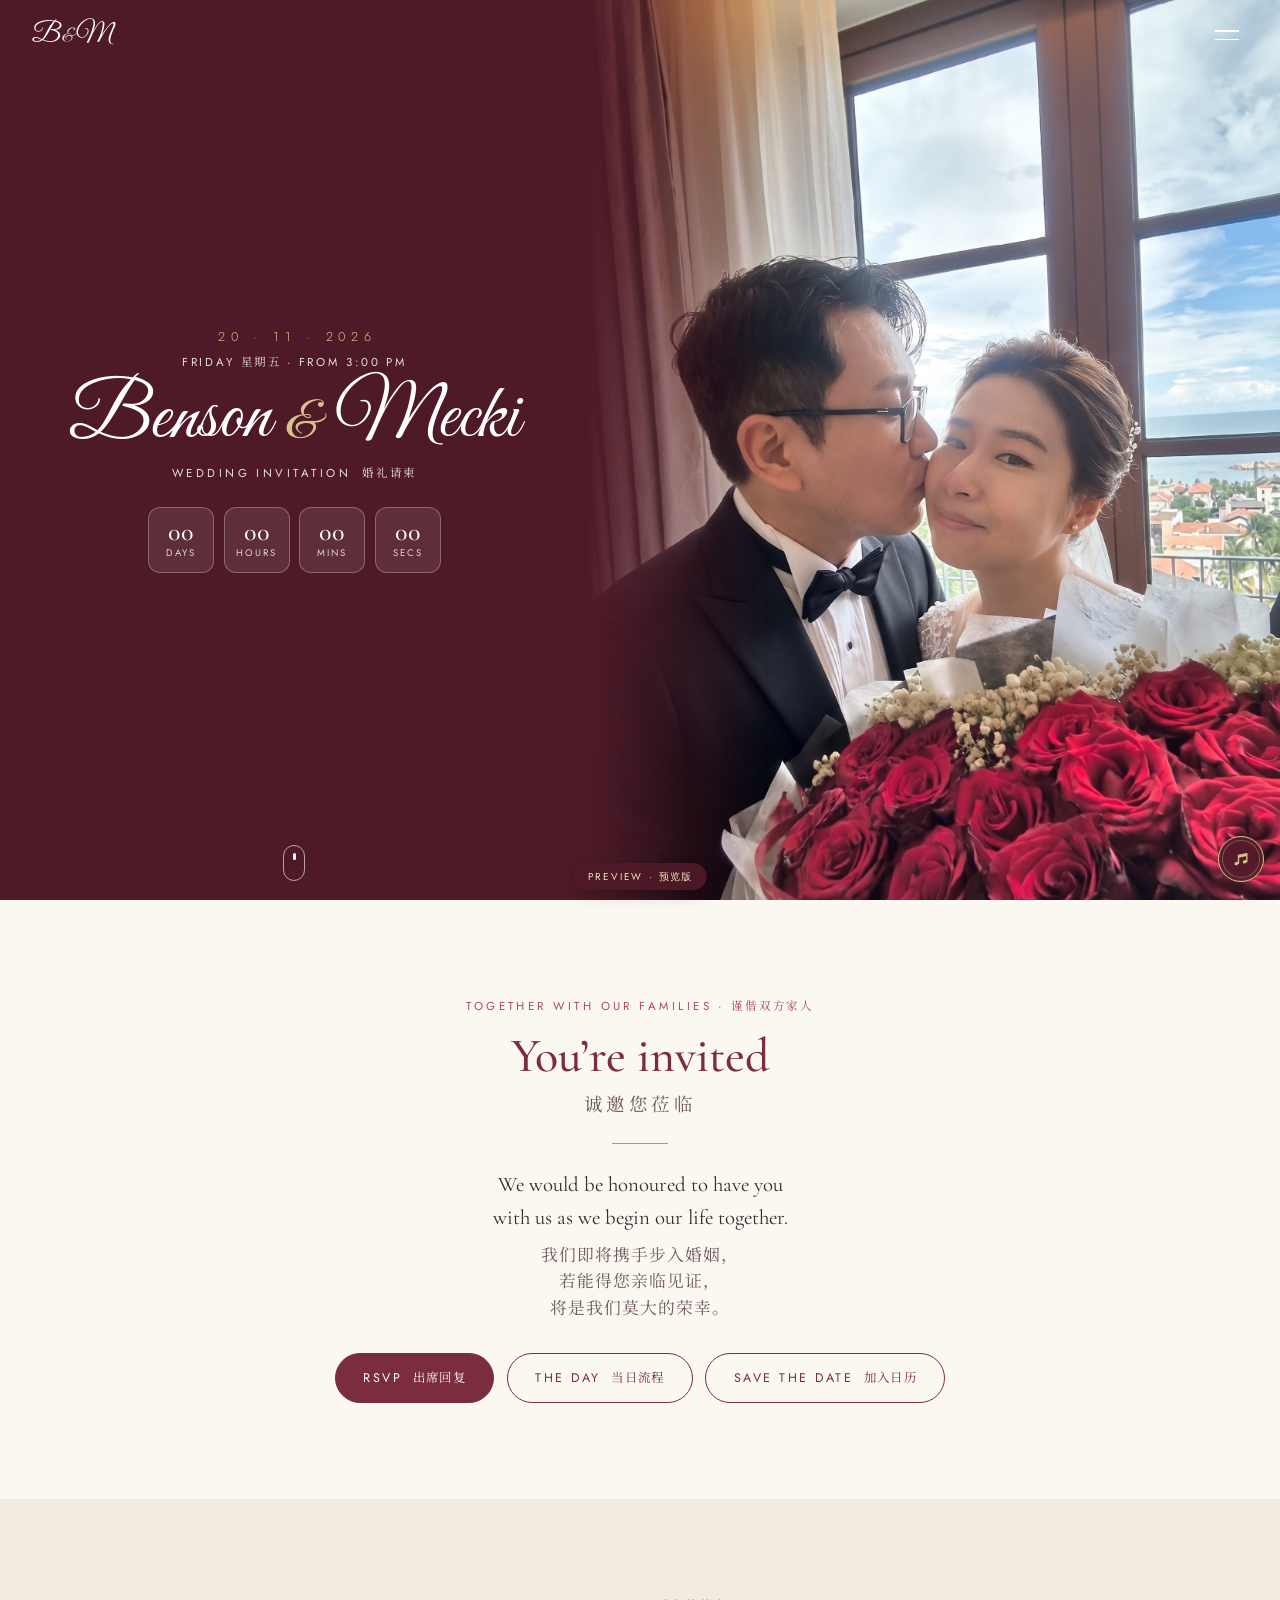
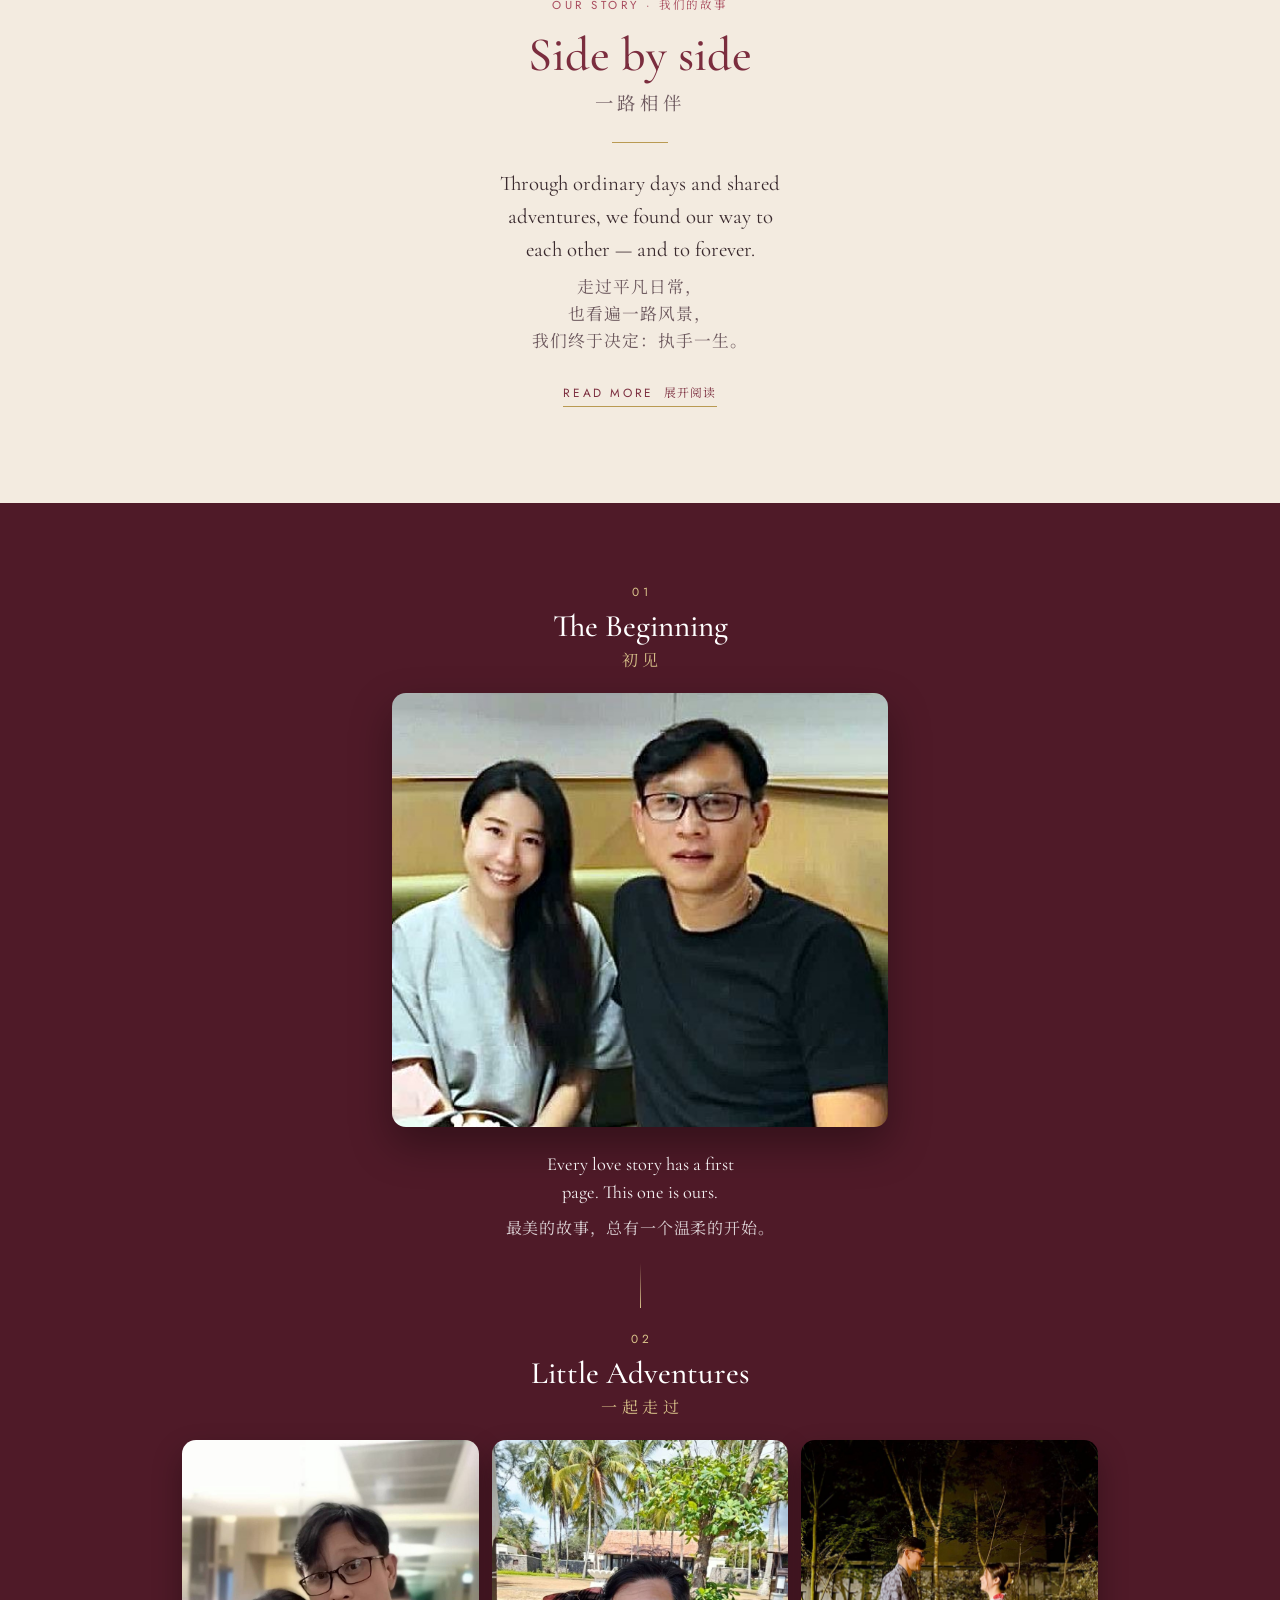
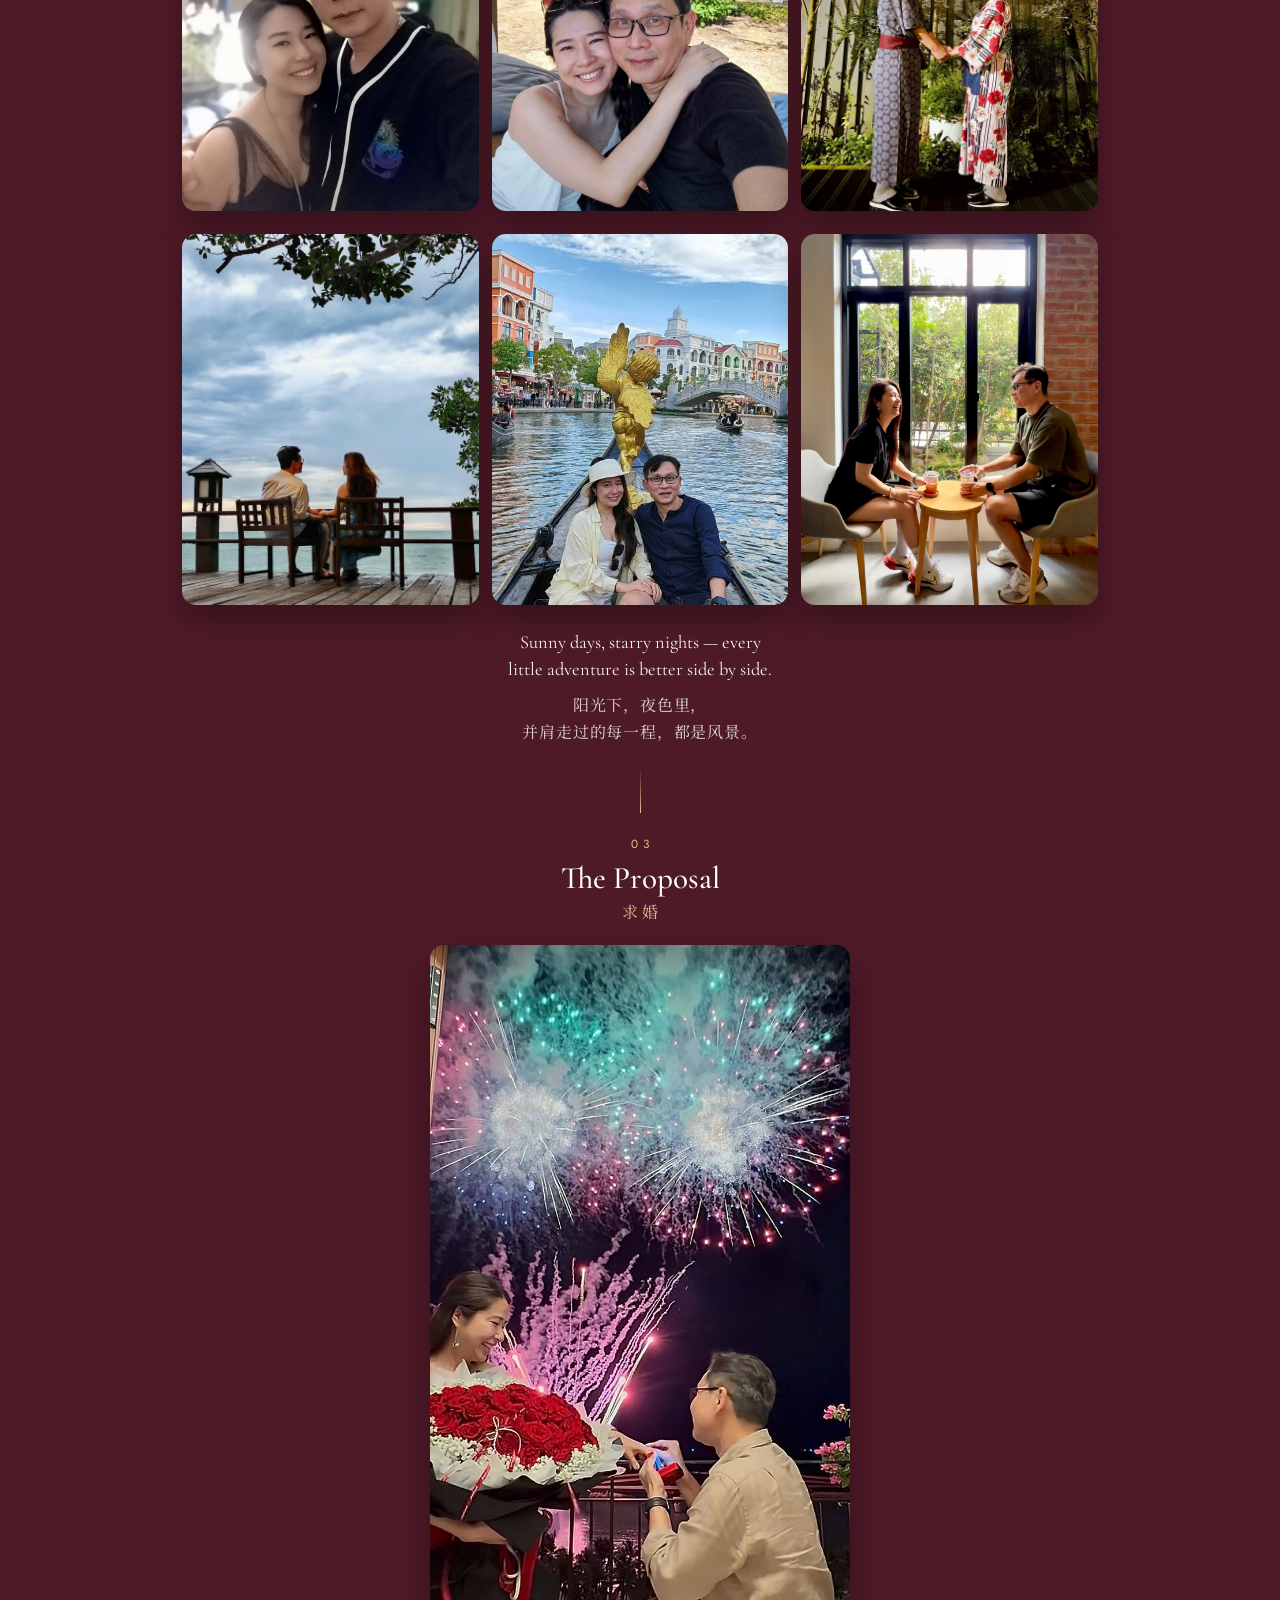
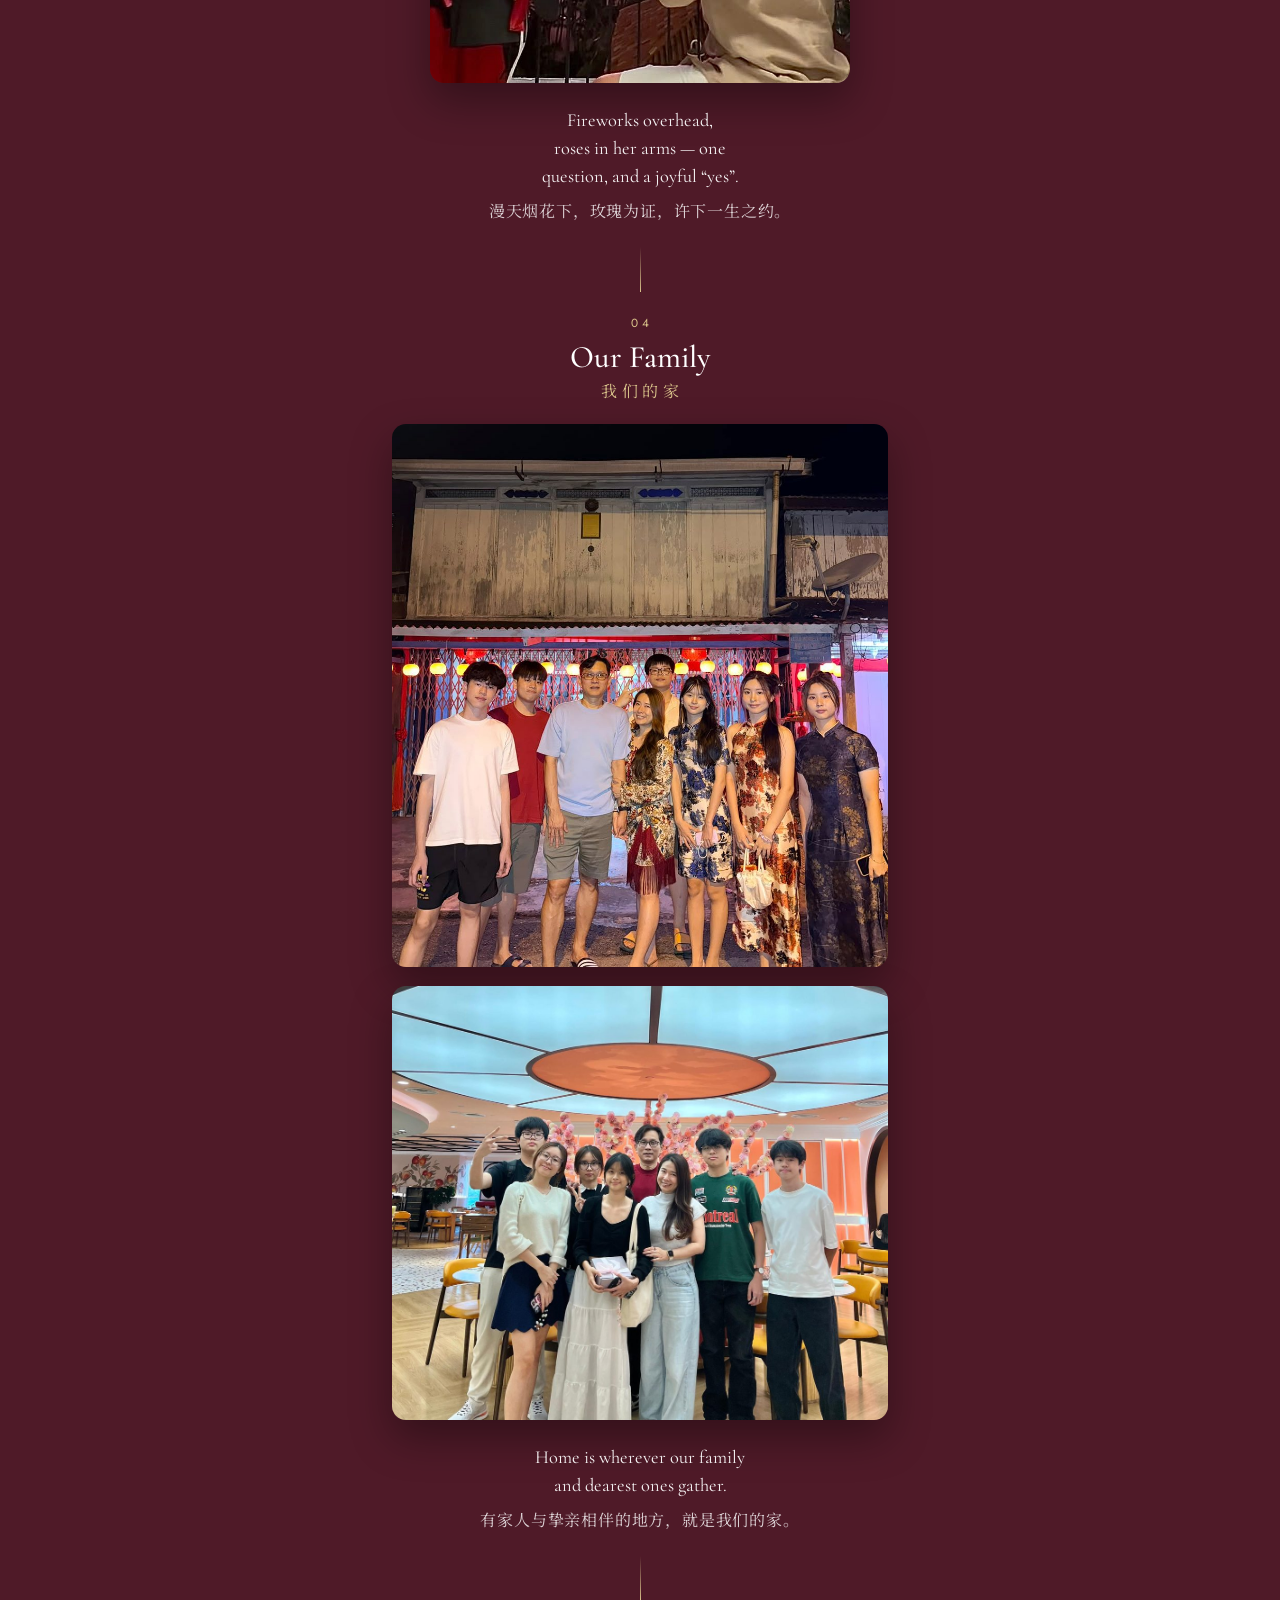
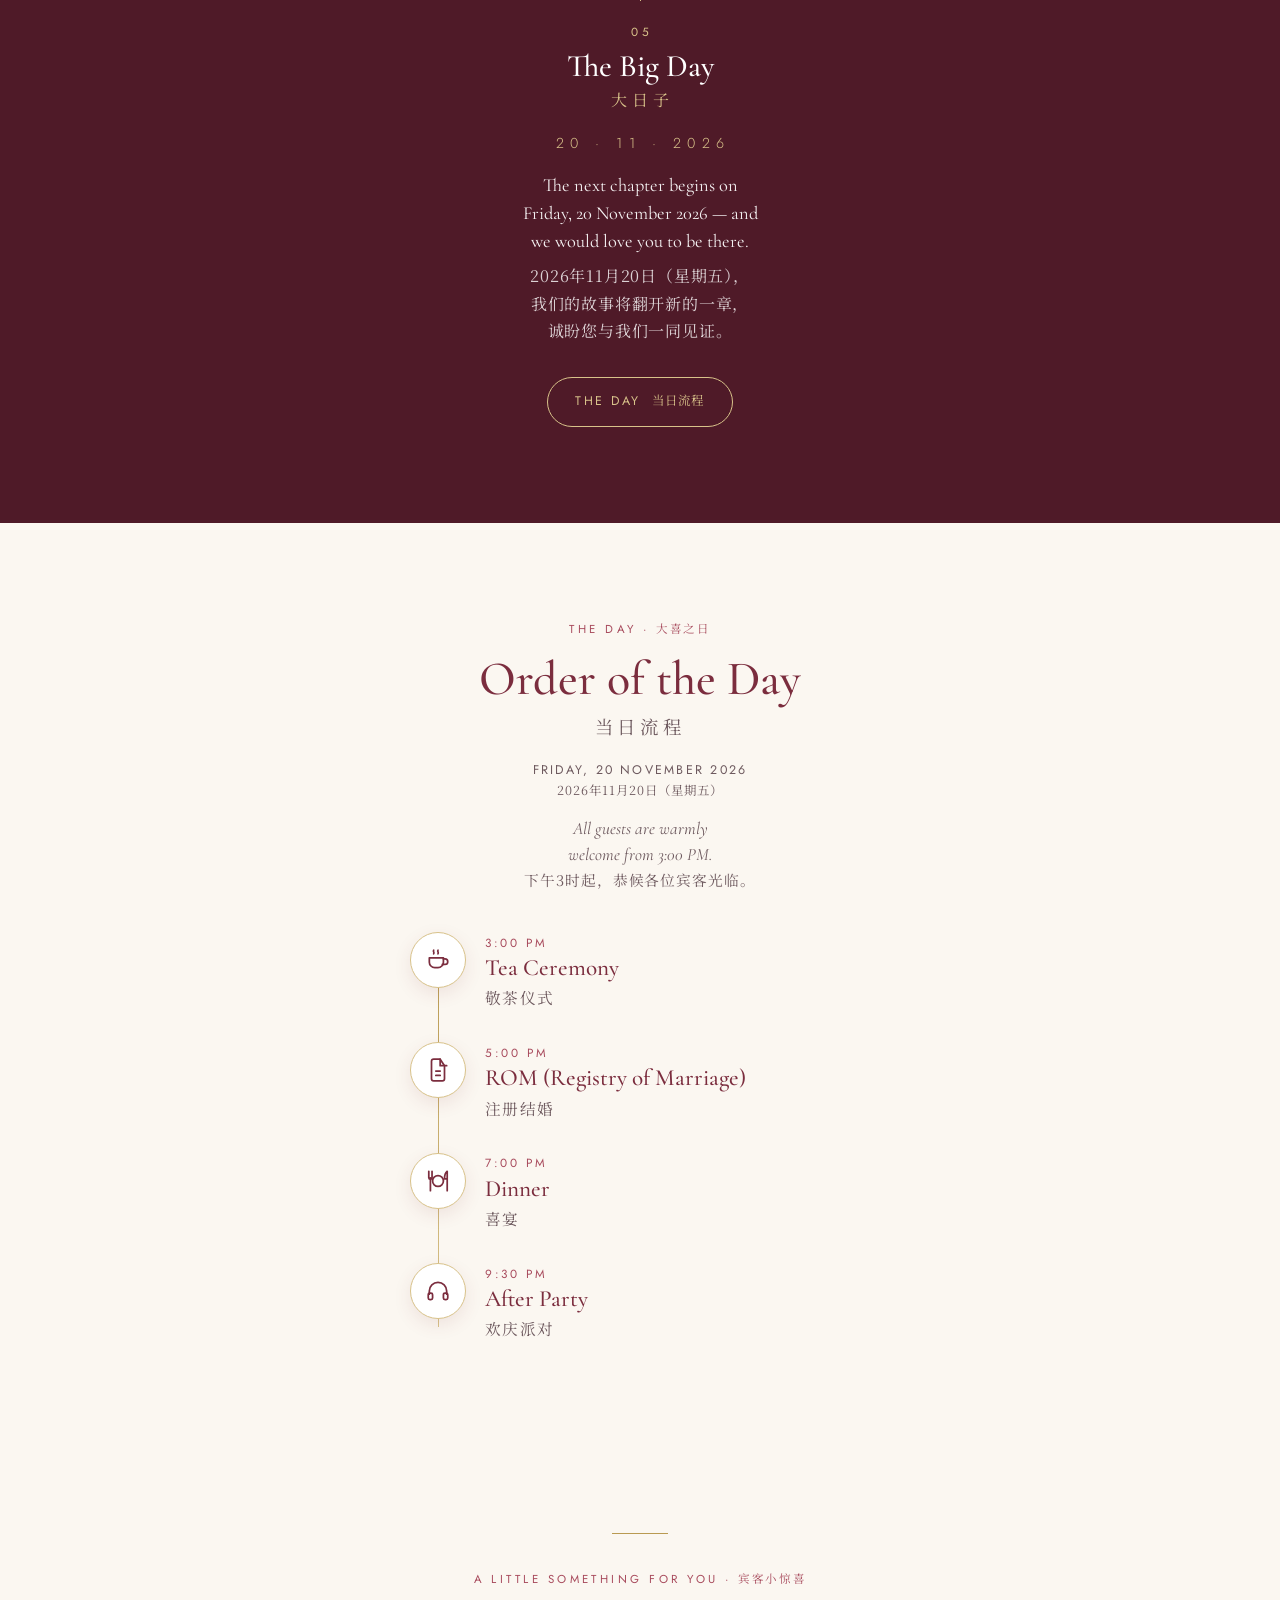
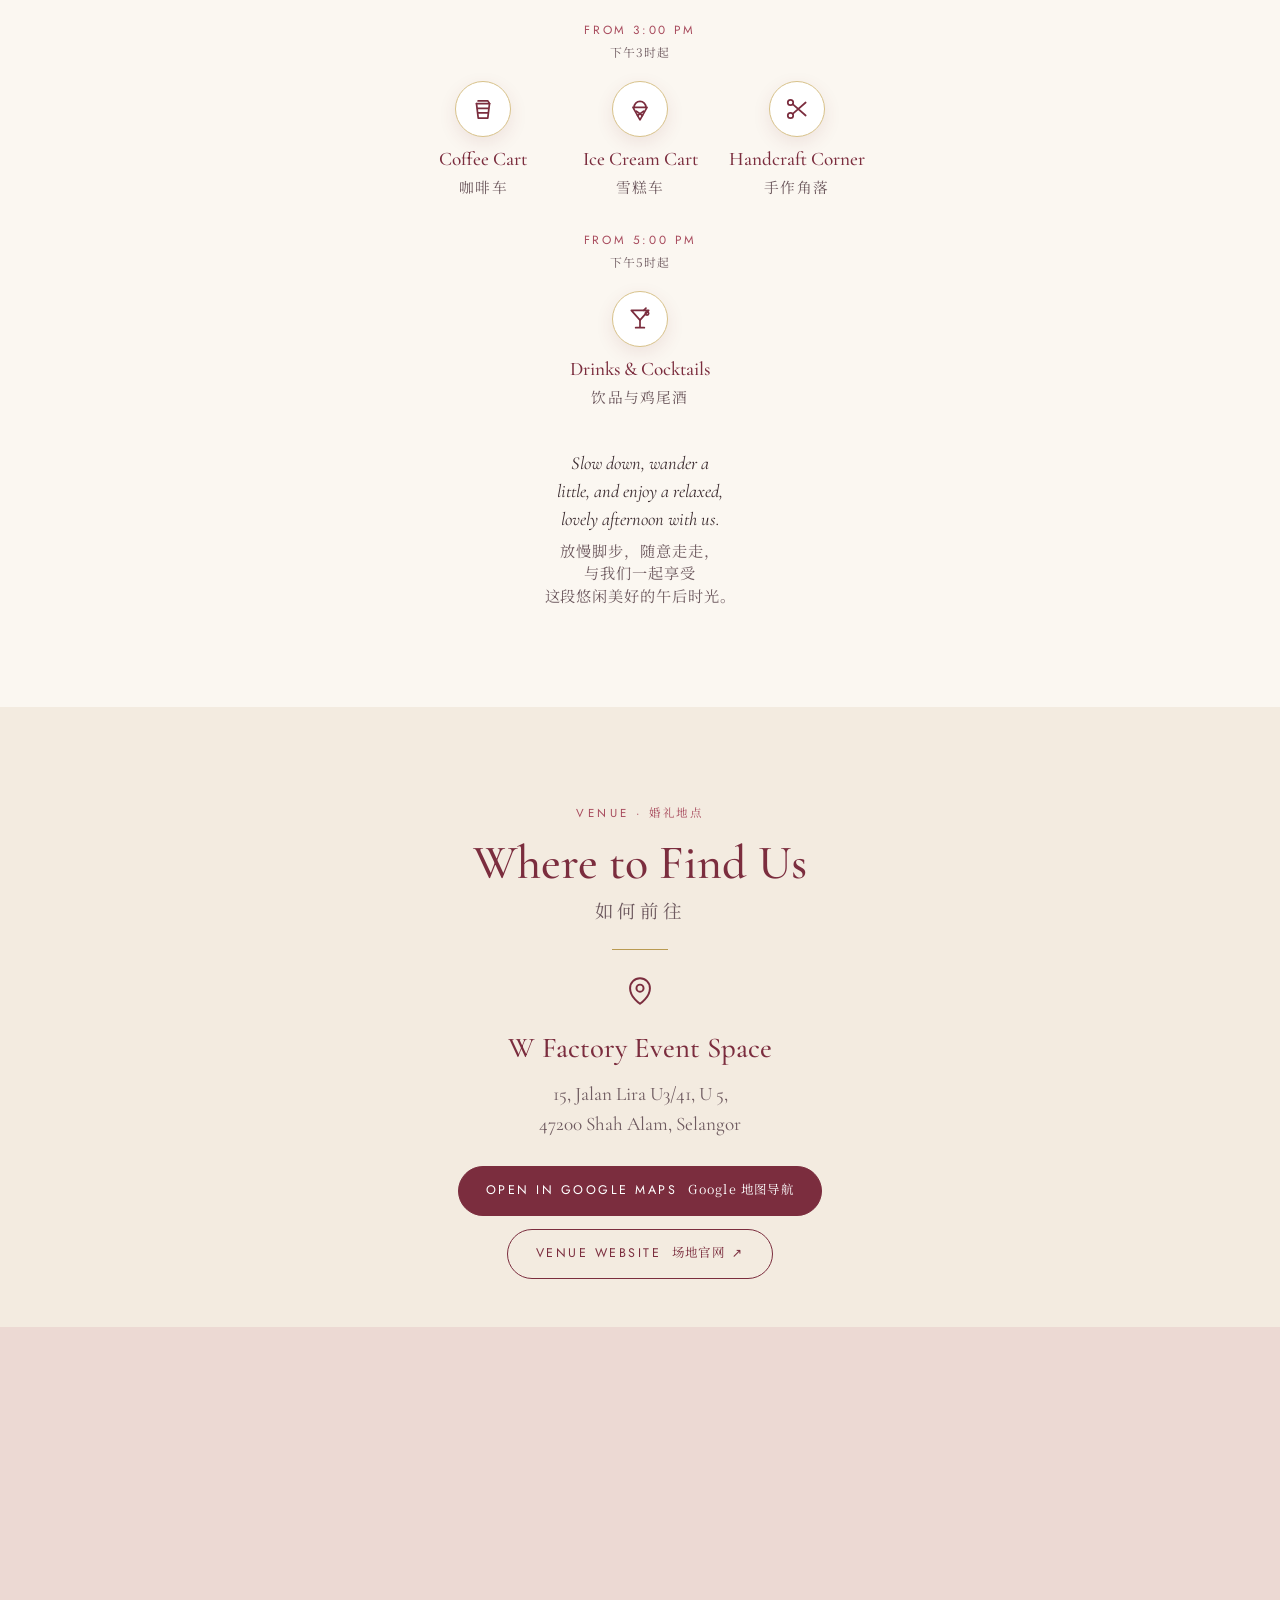
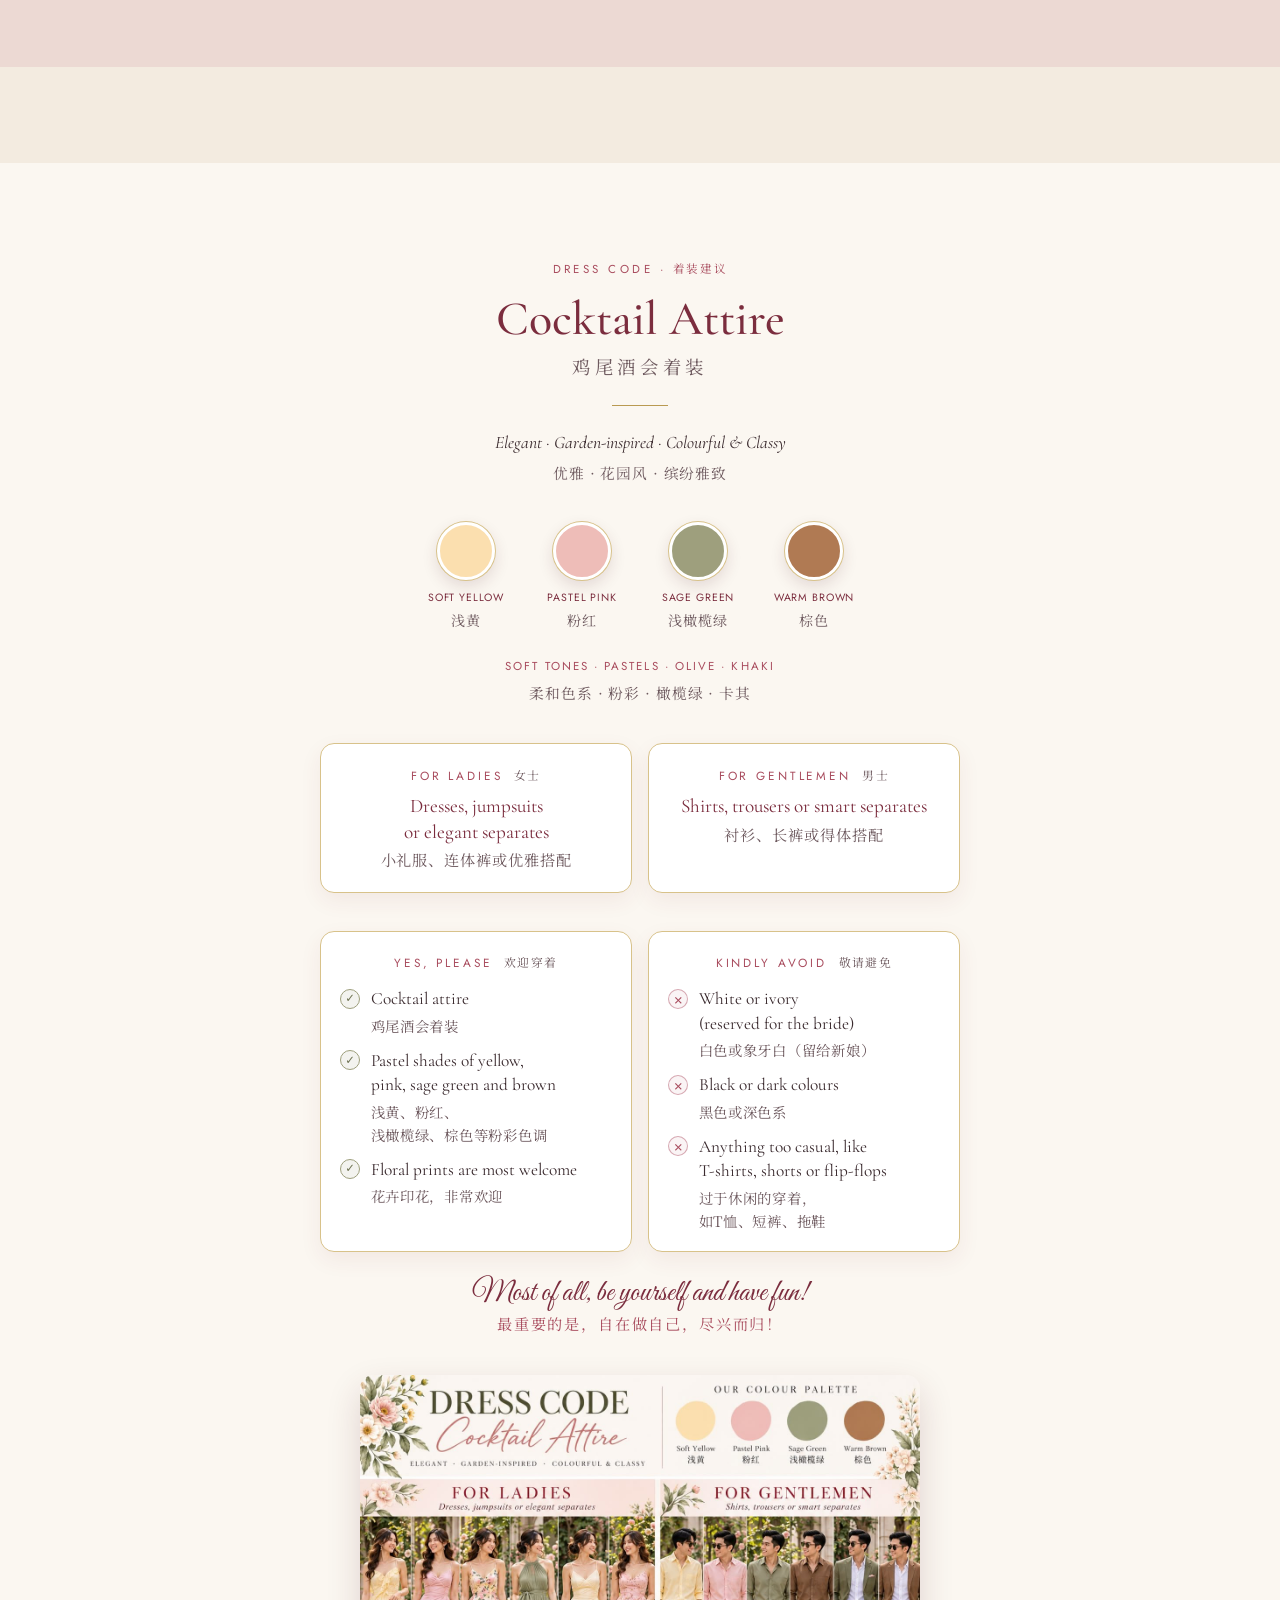
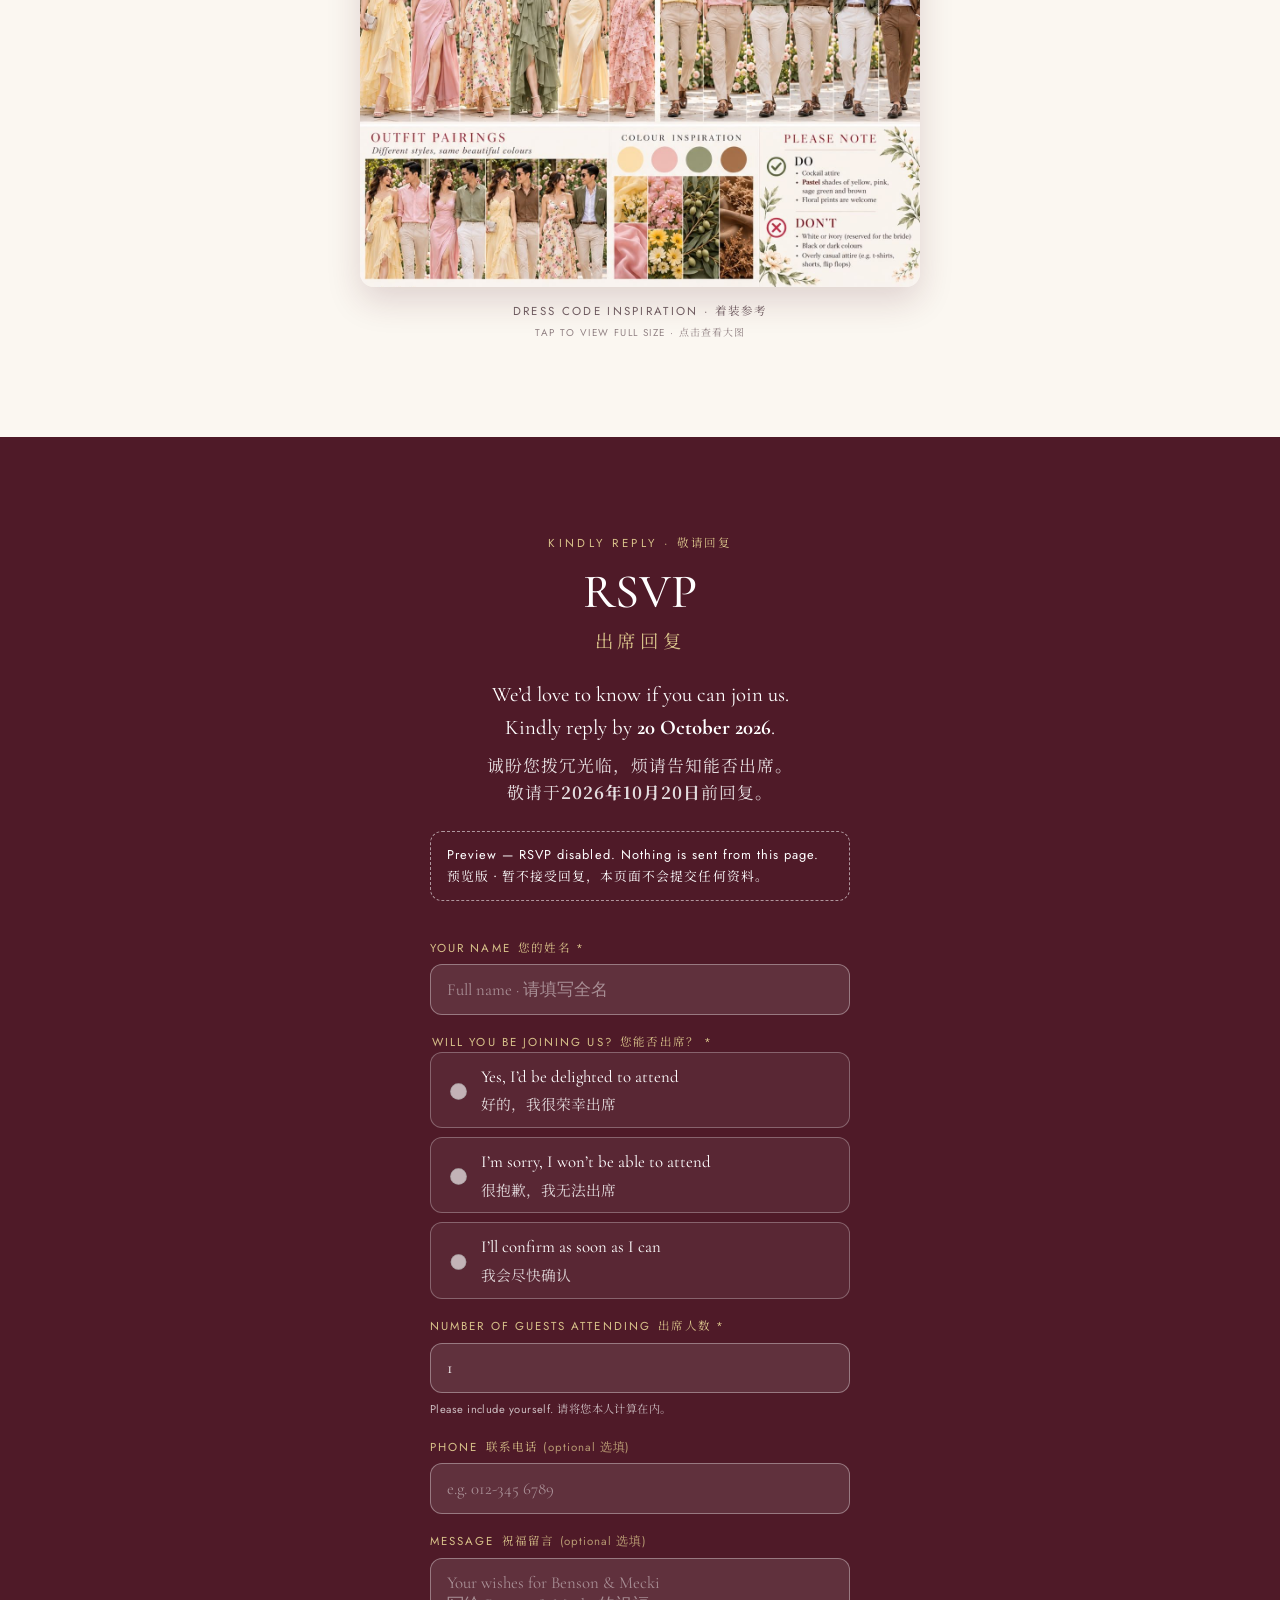
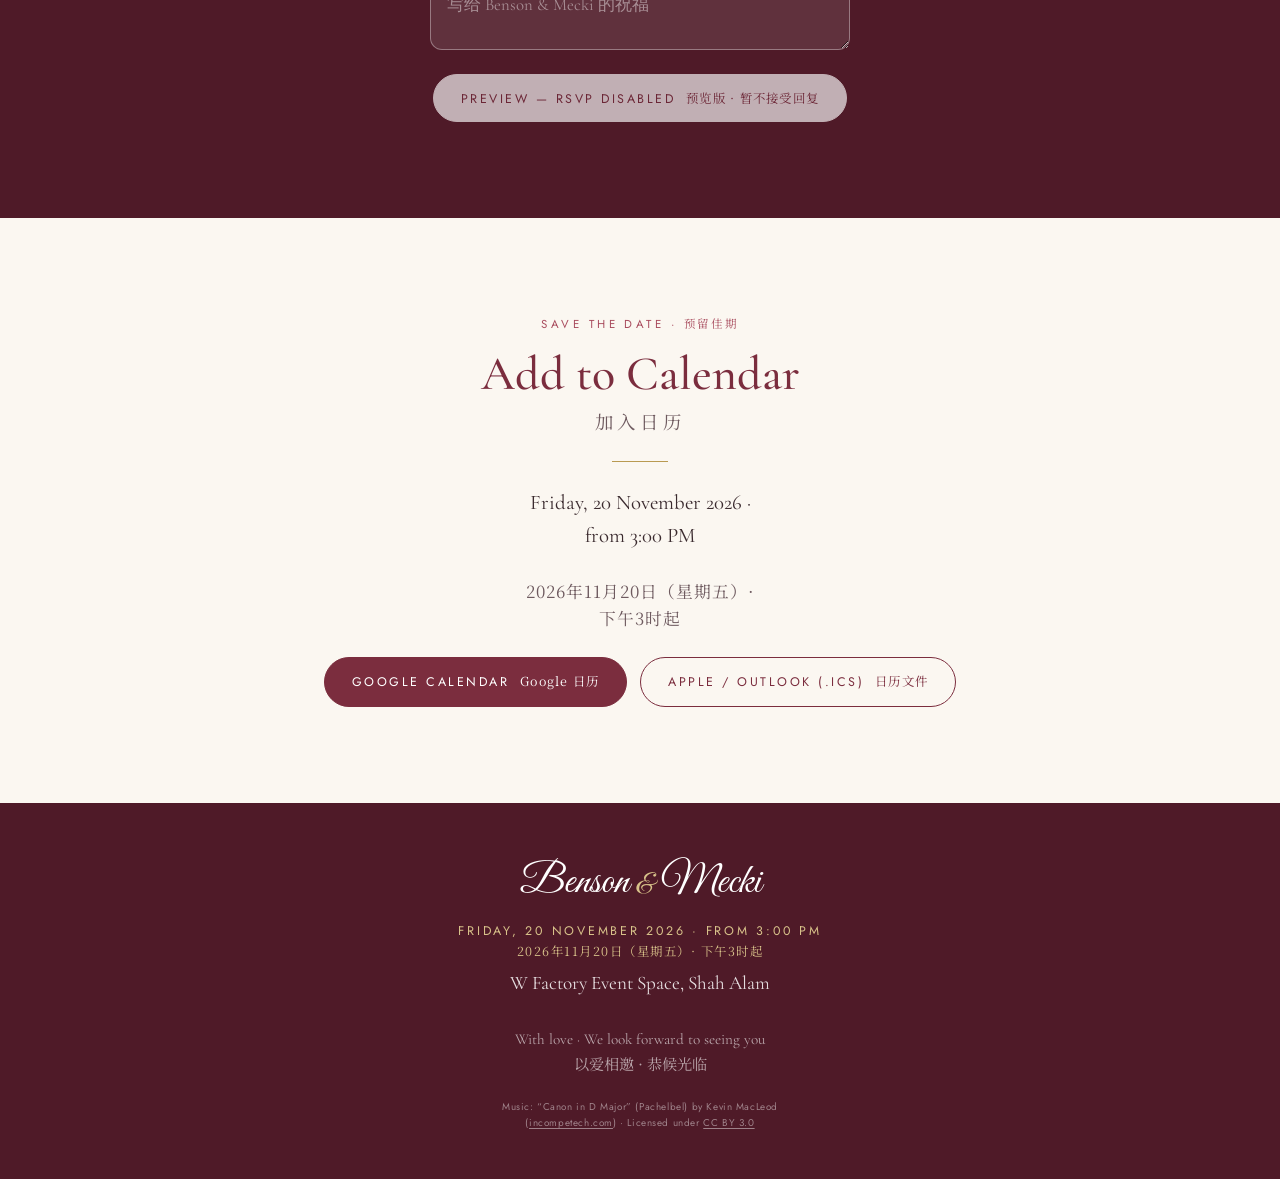
==== commit fcbab4a1: "Preview: rebuild preview/ = PR #18 + PR #19 (RSVP deadline 20 Oct 2026); noindex, RSVP disabled; liv" ====
--- a/preview/index.html
+++ b/preview/index.html
@@ -5,7 +5,7 @@
   <meta name="robots" content="noindex, nofollow" />
   <meta name="viewport" content="width=device-width, initial-scale=1.0, viewport-fit=cover" />
   <title>[Preview 预览] Benson &amp; Mecki · Wedding Invitation 婚礼请柬 · 20.11.2026</title>
-  <meta name="description" content="You’re invited to the wedding of Benson &amp; Mecki on Friday, 20 November 2026, from 3:00 PM at W Factory Event Space, Shah Alam. Kindly RSVP by 1 November 2026." />
+  <meta name="description" content="You’re invited to the wedding of Benson &amp; Mecki on Friday, 20 November 2026, from 3:00 PM at W Factory Event Space, Shah Alam. Kindly RSVP by 20 October 2026." />
   <meta property="og:title" content="Benson &amp; Mecki · Wedding Invitation · 婚礼请柬" />
   <meta property="og:description" content="Friday, 20 November 2026, from 3:00 PM · W Factory Event Space, Shah Alam. We would love to celebrate with you. 2026年11月20日（星期五）下午3时起，莎阿南 W Factory Event Space，诚邀您共证良缘。" />
   <meta property="og:type" content="website" />
@@ -351,11 +351,11 @@
         <p class="title-cn" lang="zh-Hans">出席回复</p>
         <p class="lead">
           We&rsquo;d love to know if you can join us.<br />
-          <span data-rsvp-deadline>Kindly reply by <strong data-deadline="en">1 November 2026</strong>.</span>
+          <span data-rsvp-deadline>Kindly reply by <strong data-deadline="en">20 October 2026</strong>.</span>
         </p>
         <p class="lead lead--cn" lang="zh-Hans">
           诚盼您拨冗光临，烦请告知能否出席。<br />
-          <span data-rsvp-deadline>敬请于<strong data-deadline="zh">2026年11月1日</strong>前回复。</span>
+          <span data-rsvp-deadline>敬请于<strong data-deadline="zh">2026年10月20日</strong>前回复。</span>
         </p>
 
         <form class="rsvp-form" id="rsvpForm" novalidate>
@@ -424,7 +424,7 @@
   </footer>
 
   <!-- Background music: starts on load if the browser allows it, otherwise on the guest's first tap -->
-  <audio id="bgMusic" src="assets/music/canon-in-d-kevin-macleod.mp3" preload="none" loop playsinline></audio>
+  <audio id="bgMusic" src="assets/music/canon-in-d-central.mp3" preload="none" loop playsinline></audio>
   <button class="music-btn" id="musicBtn" type="button" aria-label="Play music · 播放音乐" title="Play music · 播放音乐">
     <svg class="music-btn__icon" viewBox="0 0 24 24" aria-hidden="true" focusable="false">
       <path d="M9 17.2V7.6l10-2.1v9.6" fill="none" stroke="currentColor" stroke-width="1.6" stroke-linecap="round" stroke-linejoin="round" />
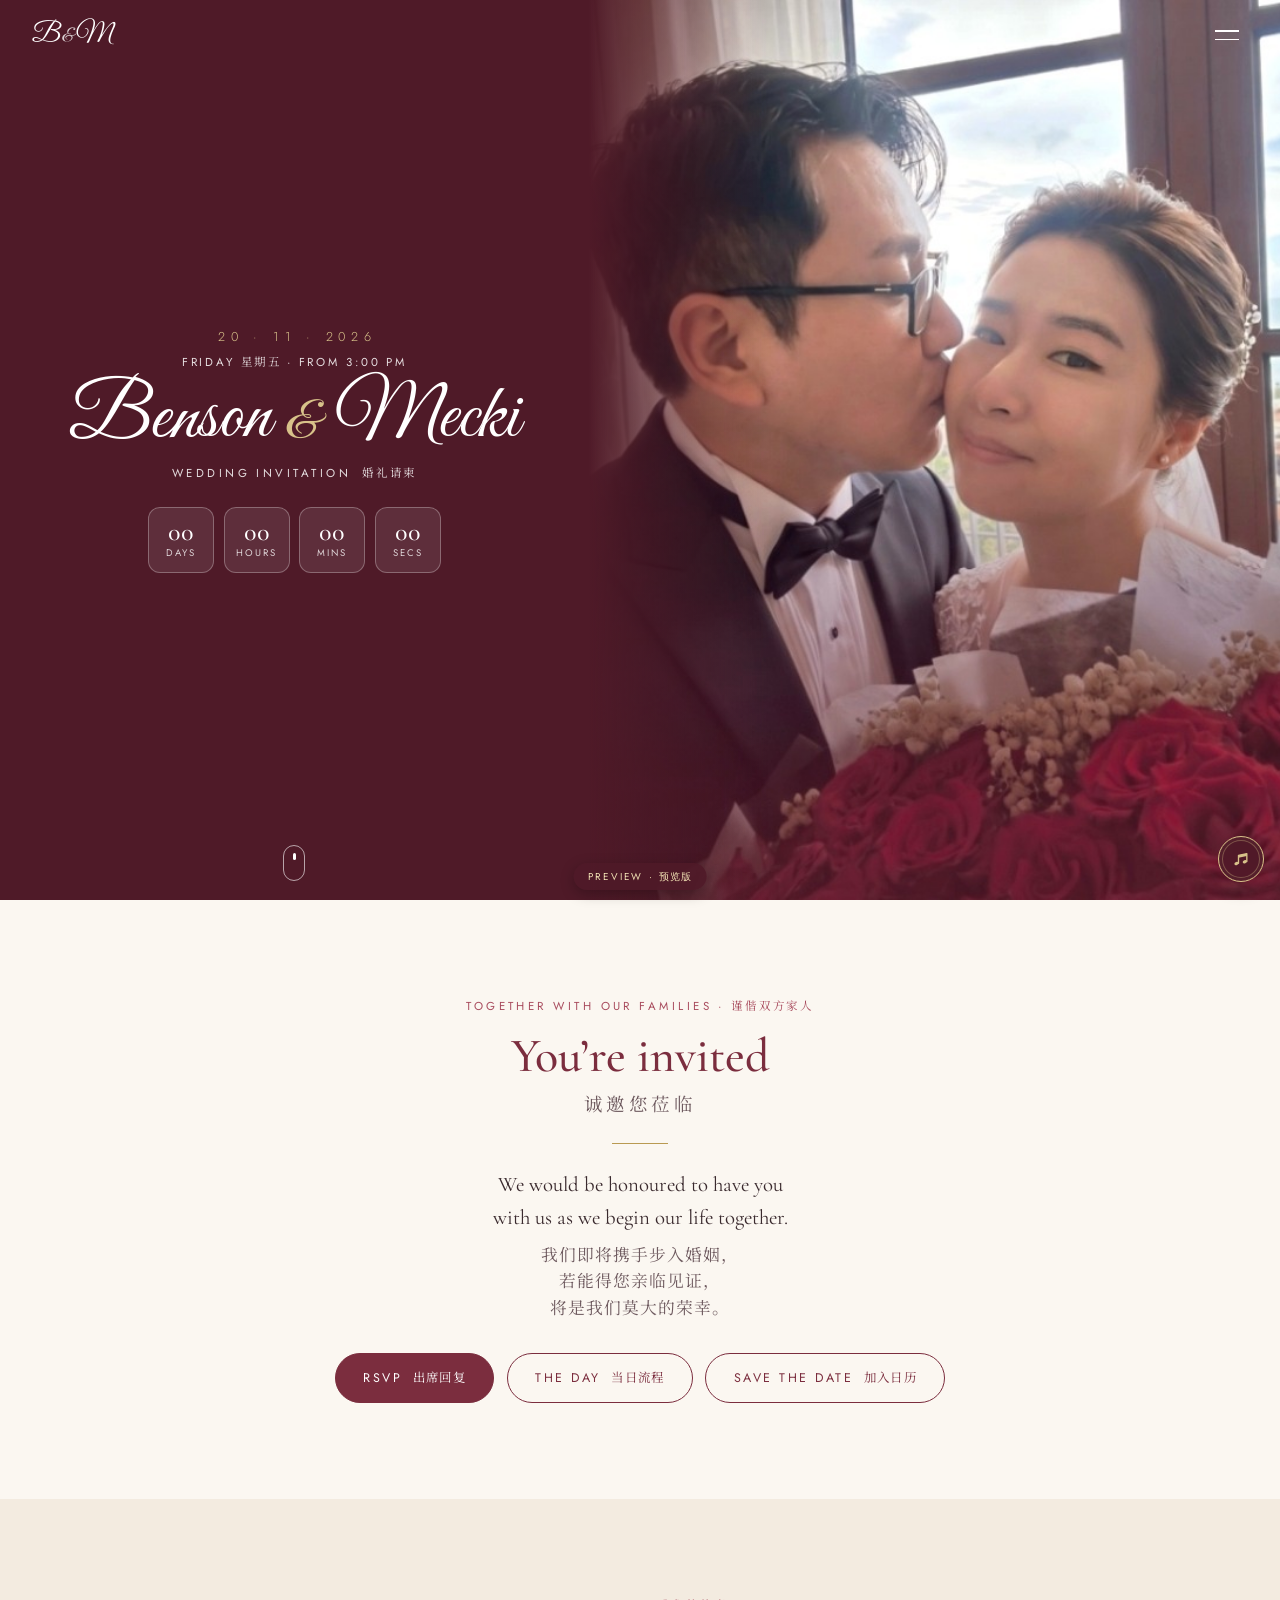
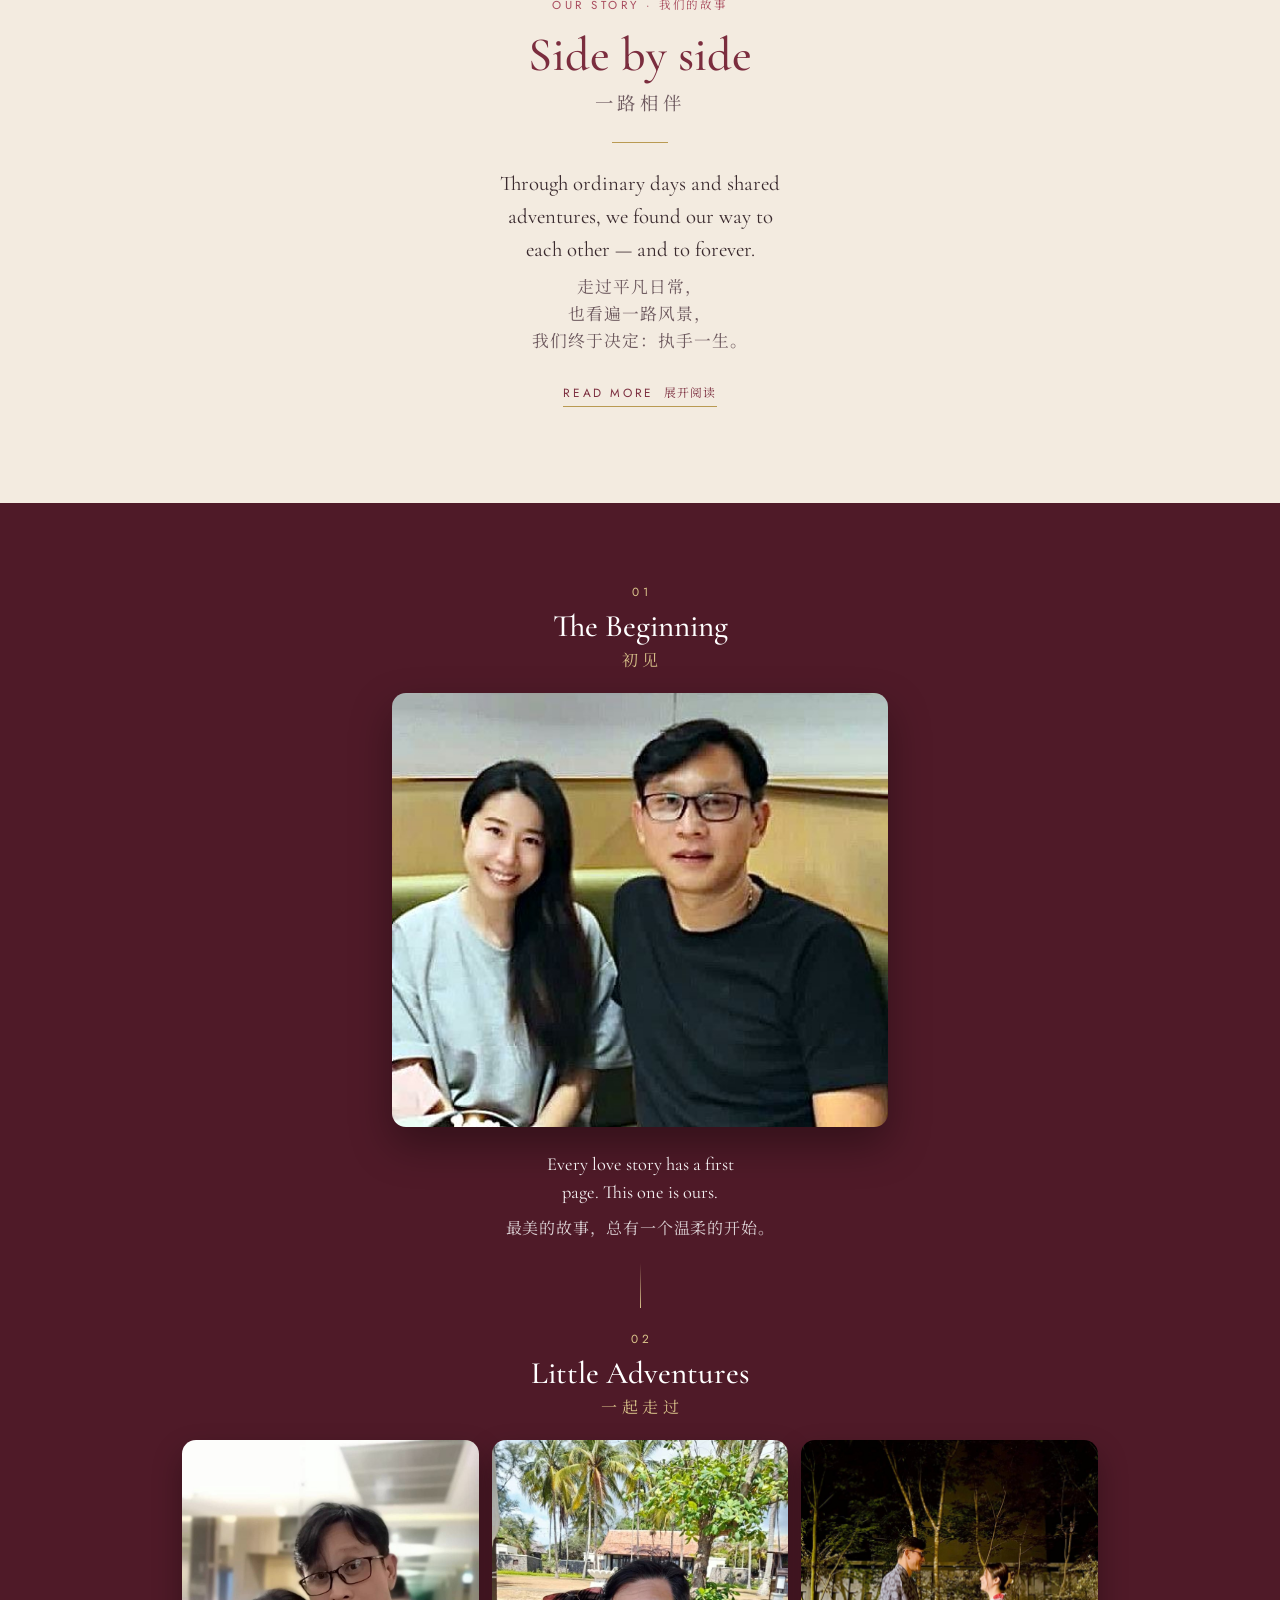
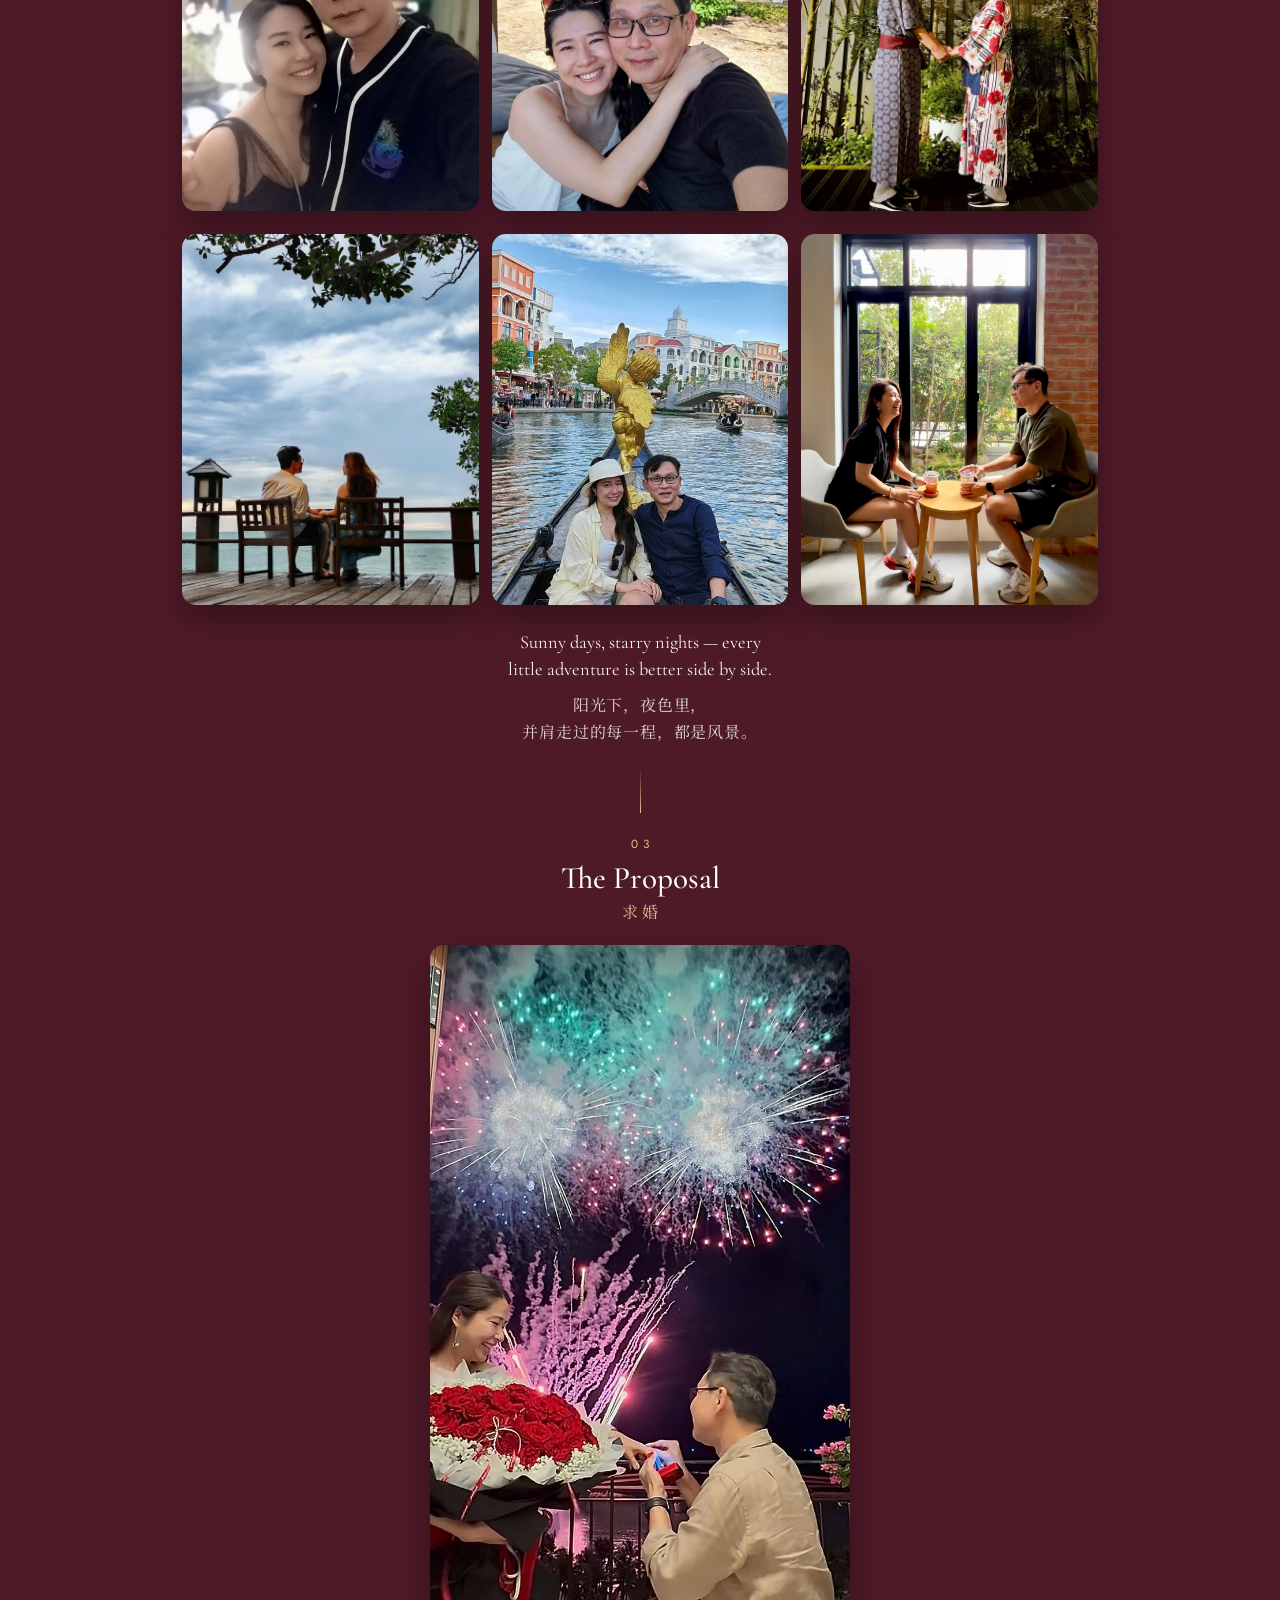
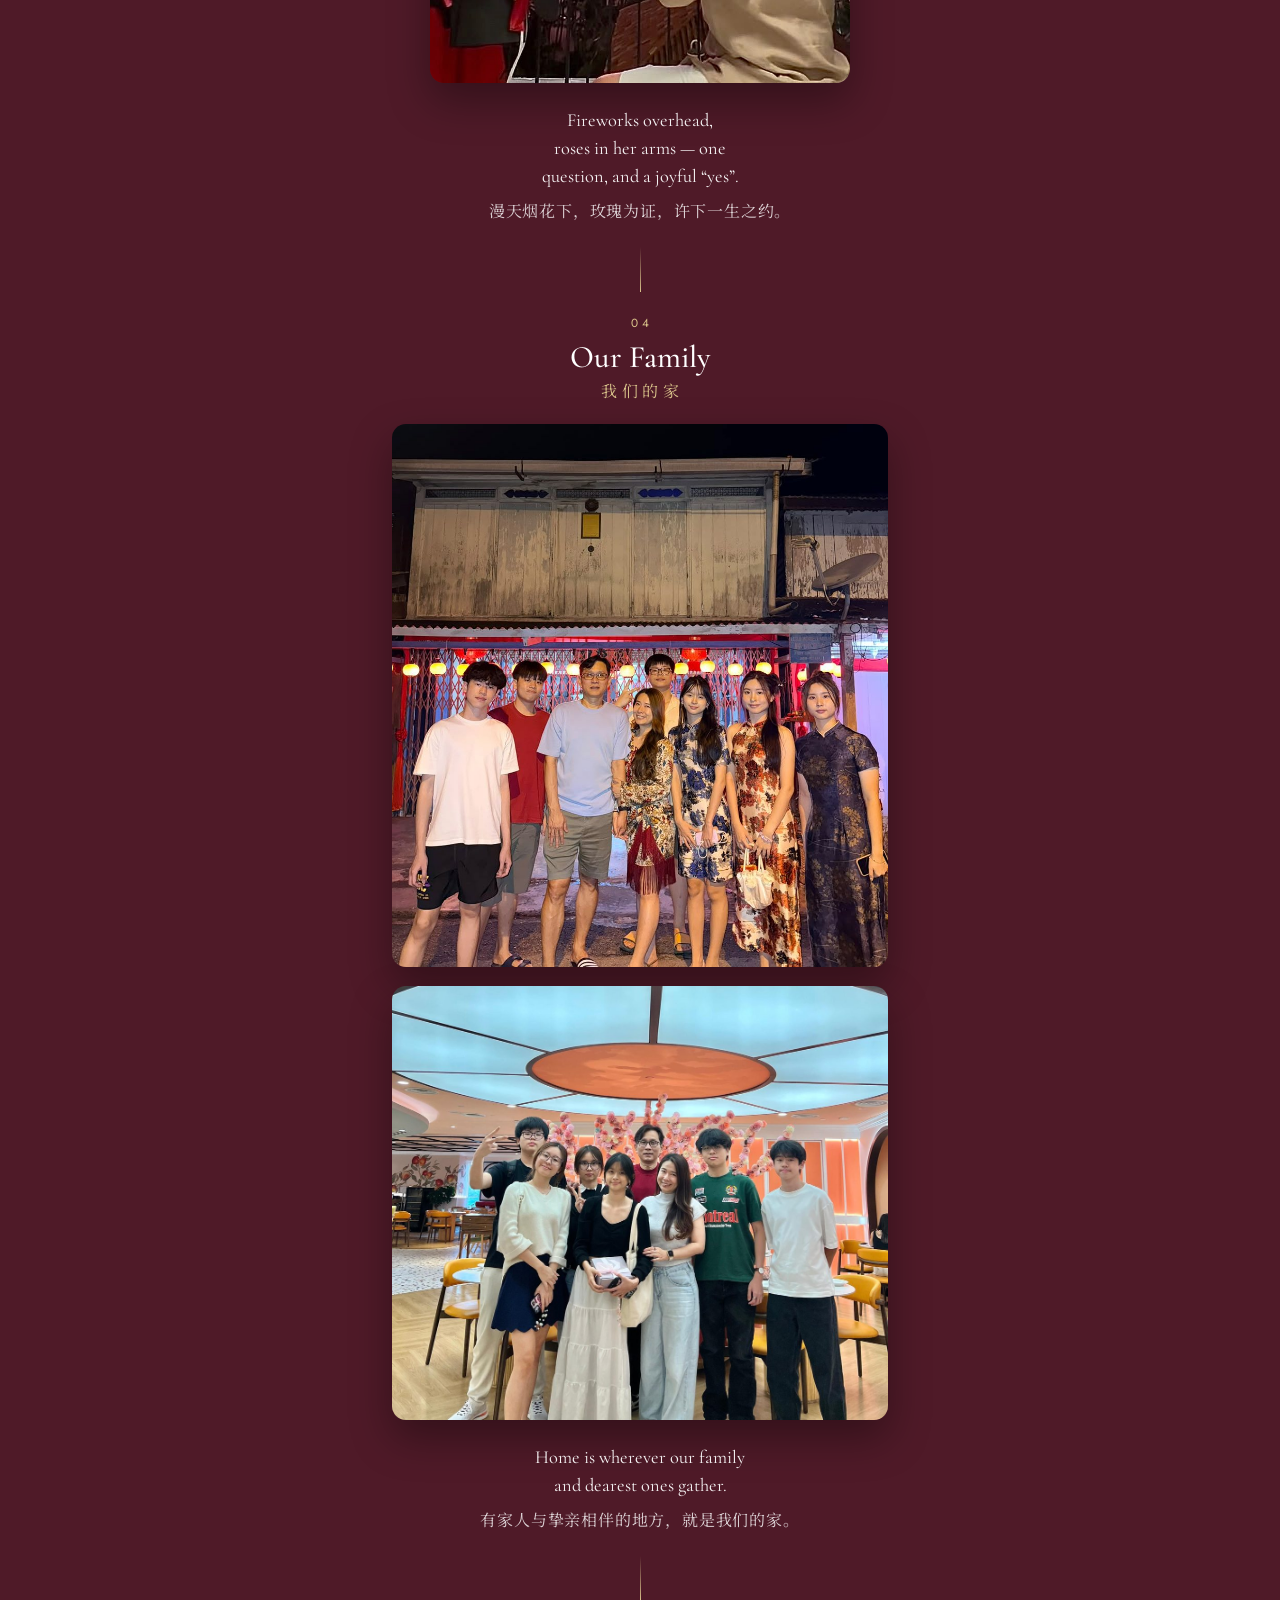
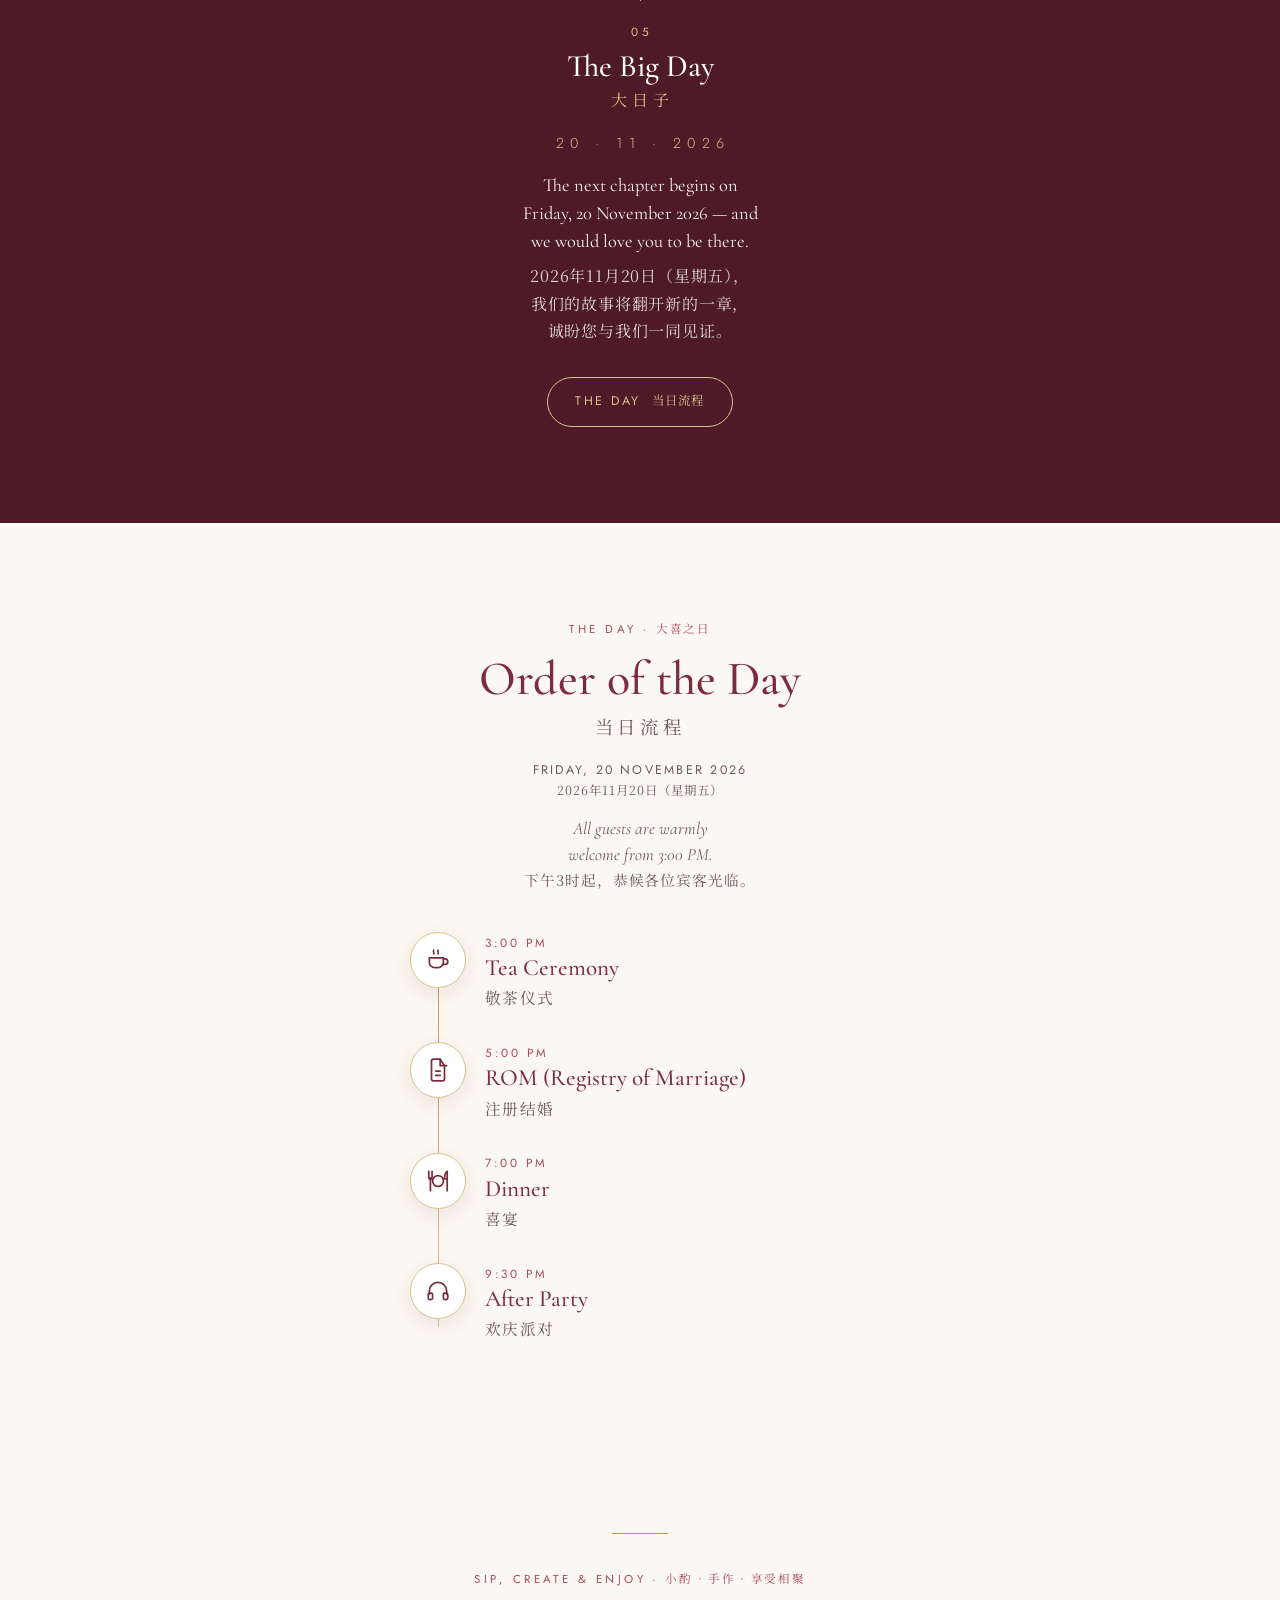
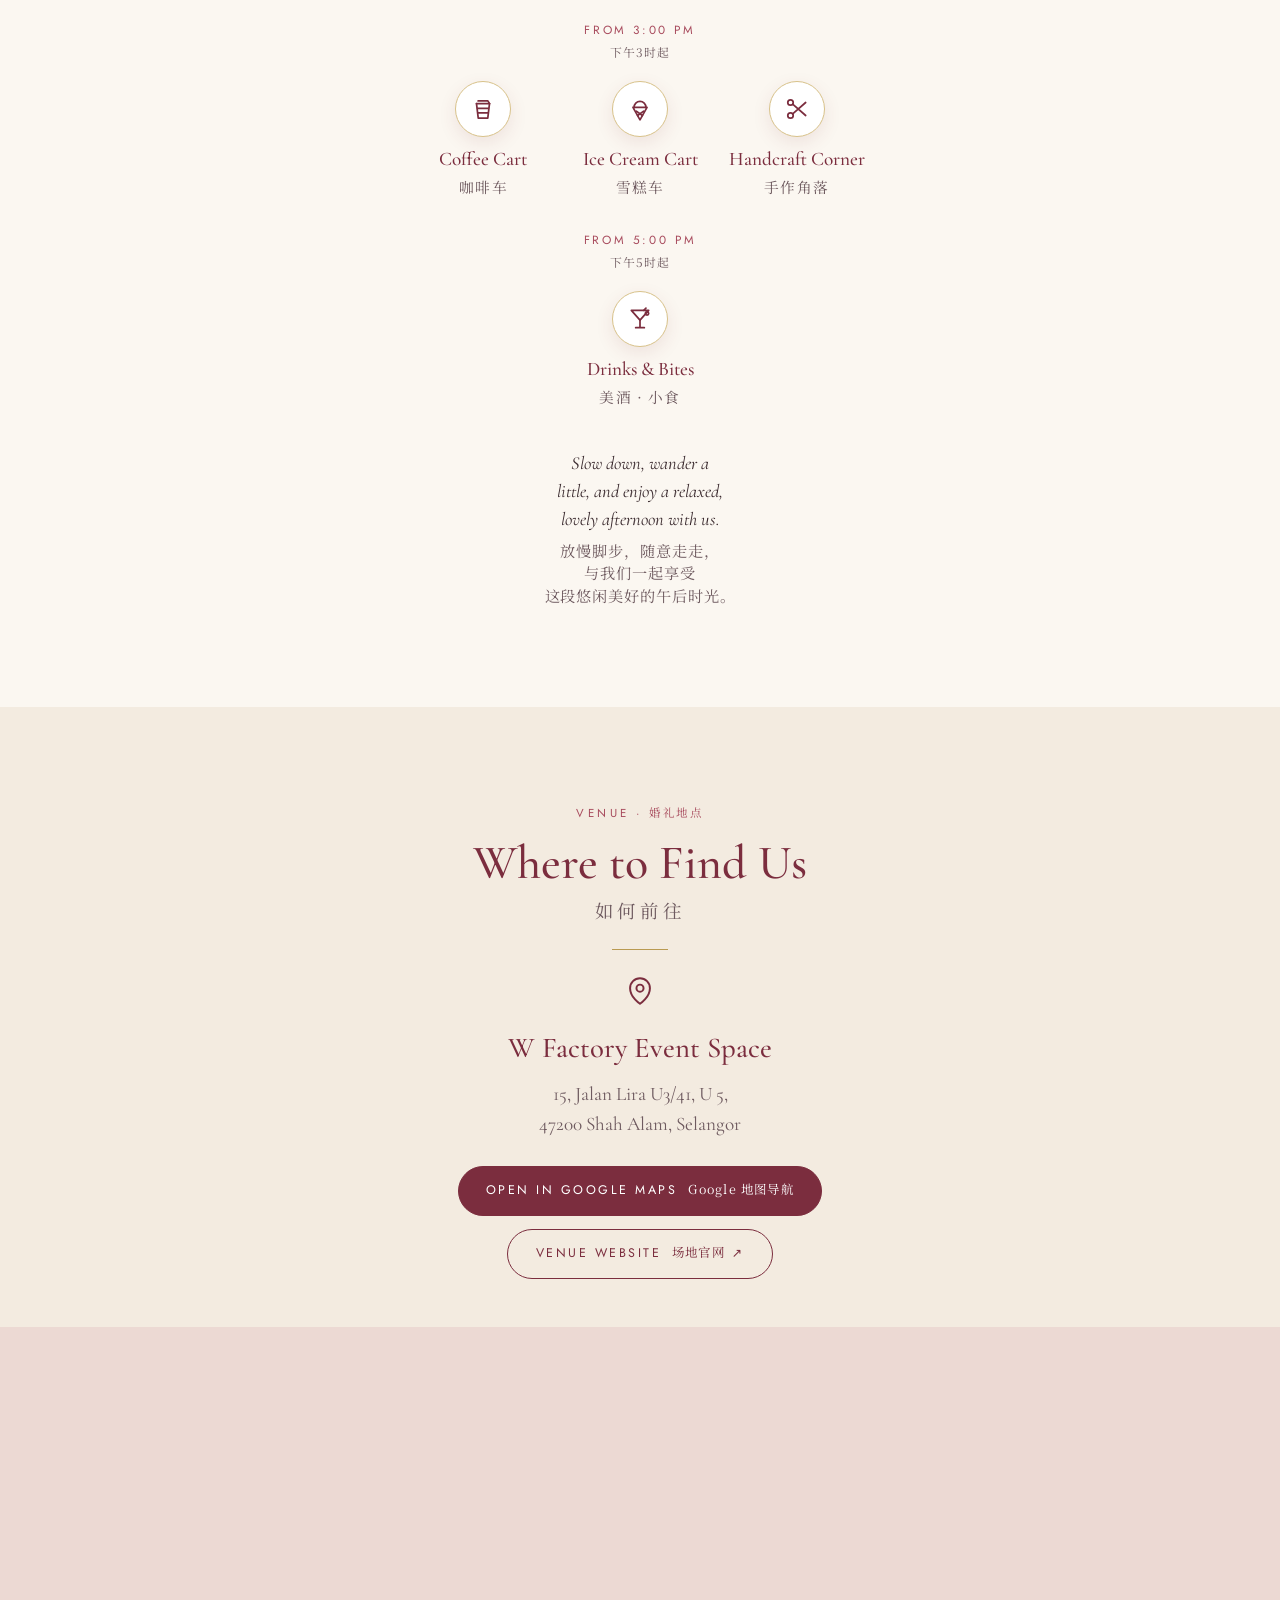
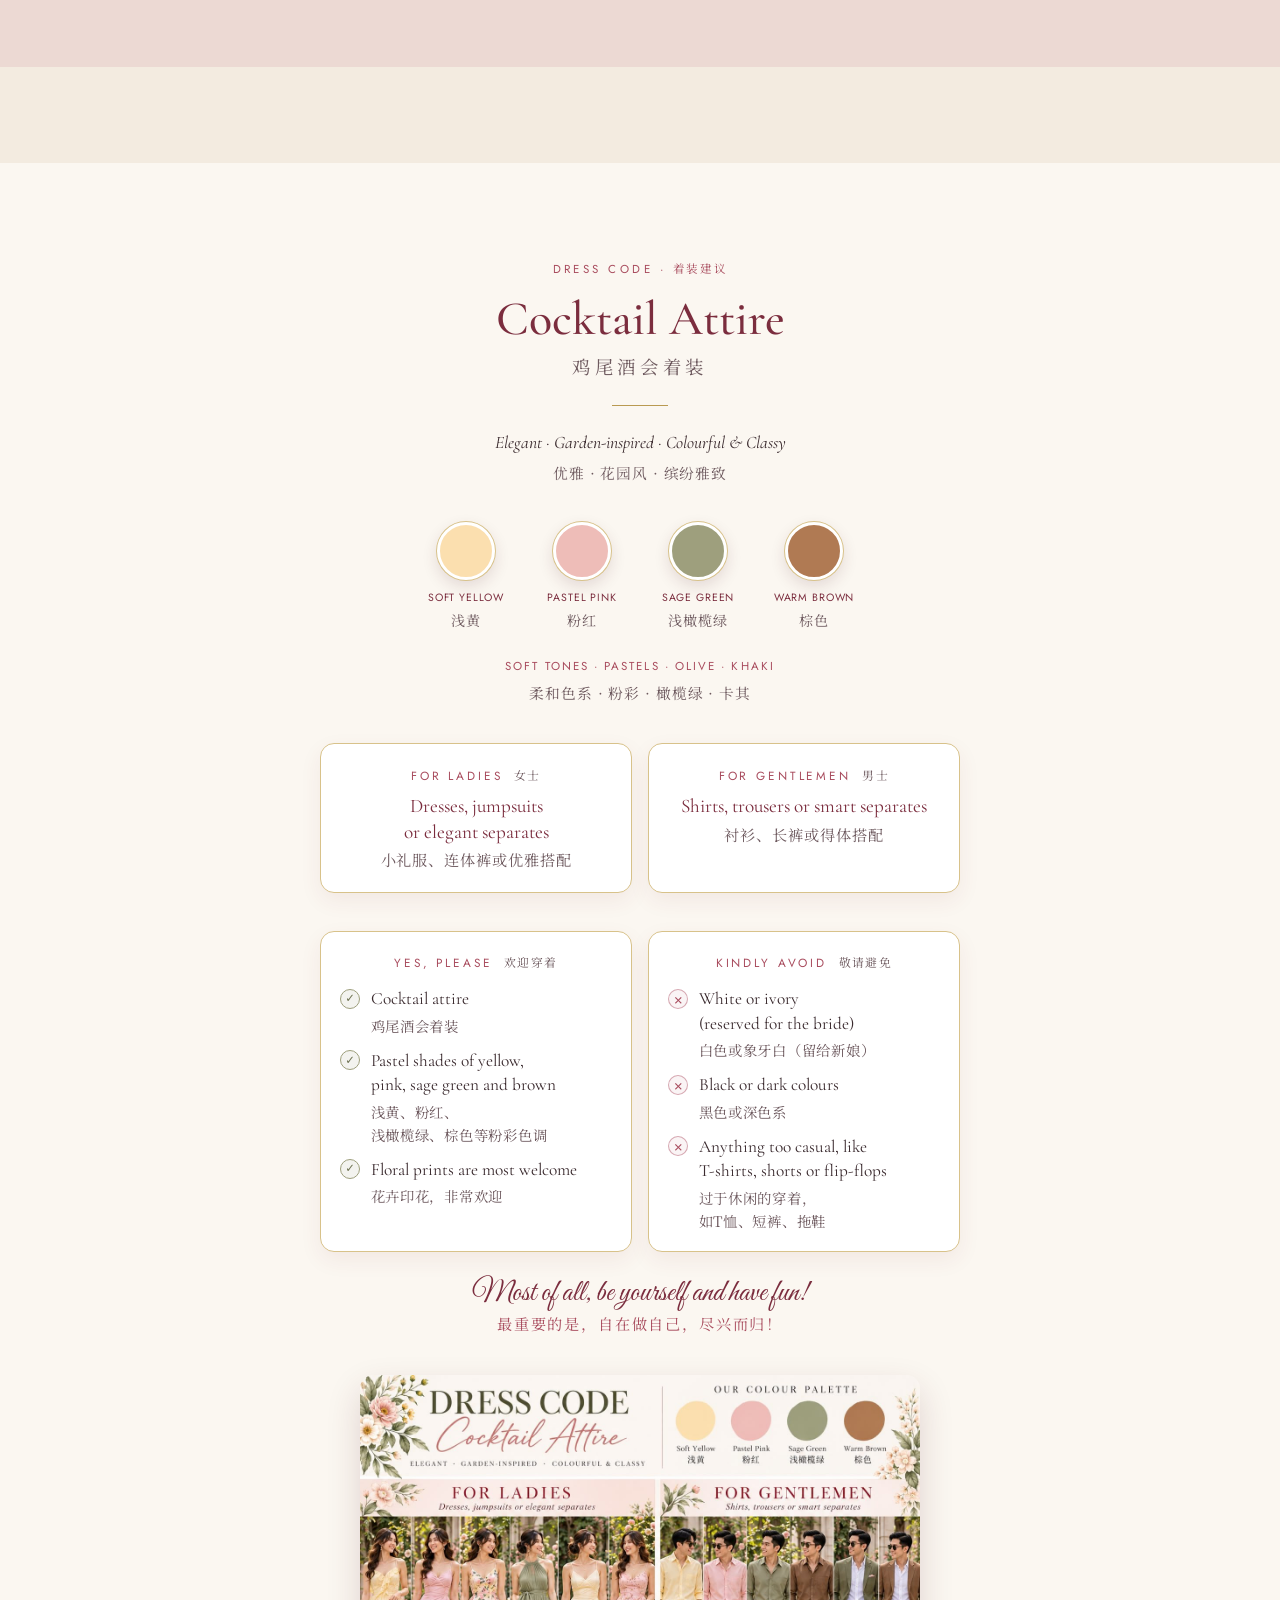
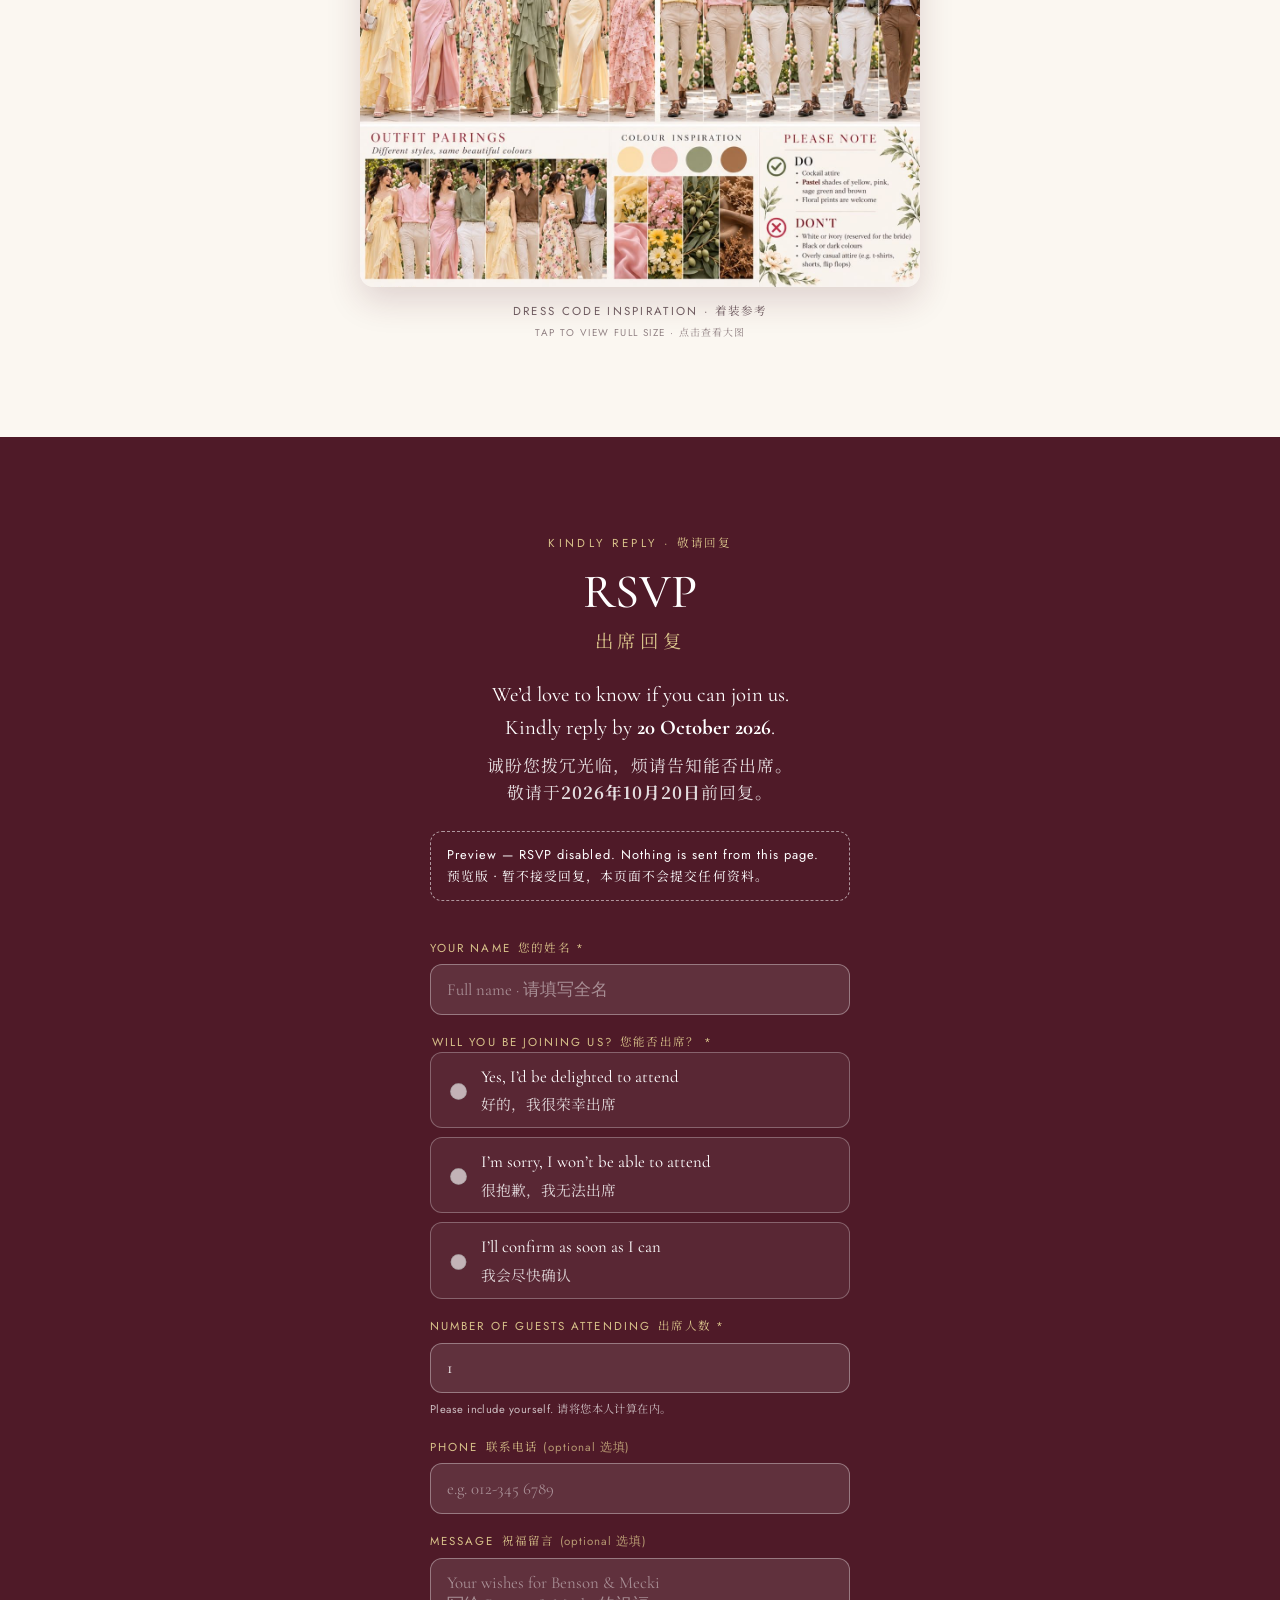
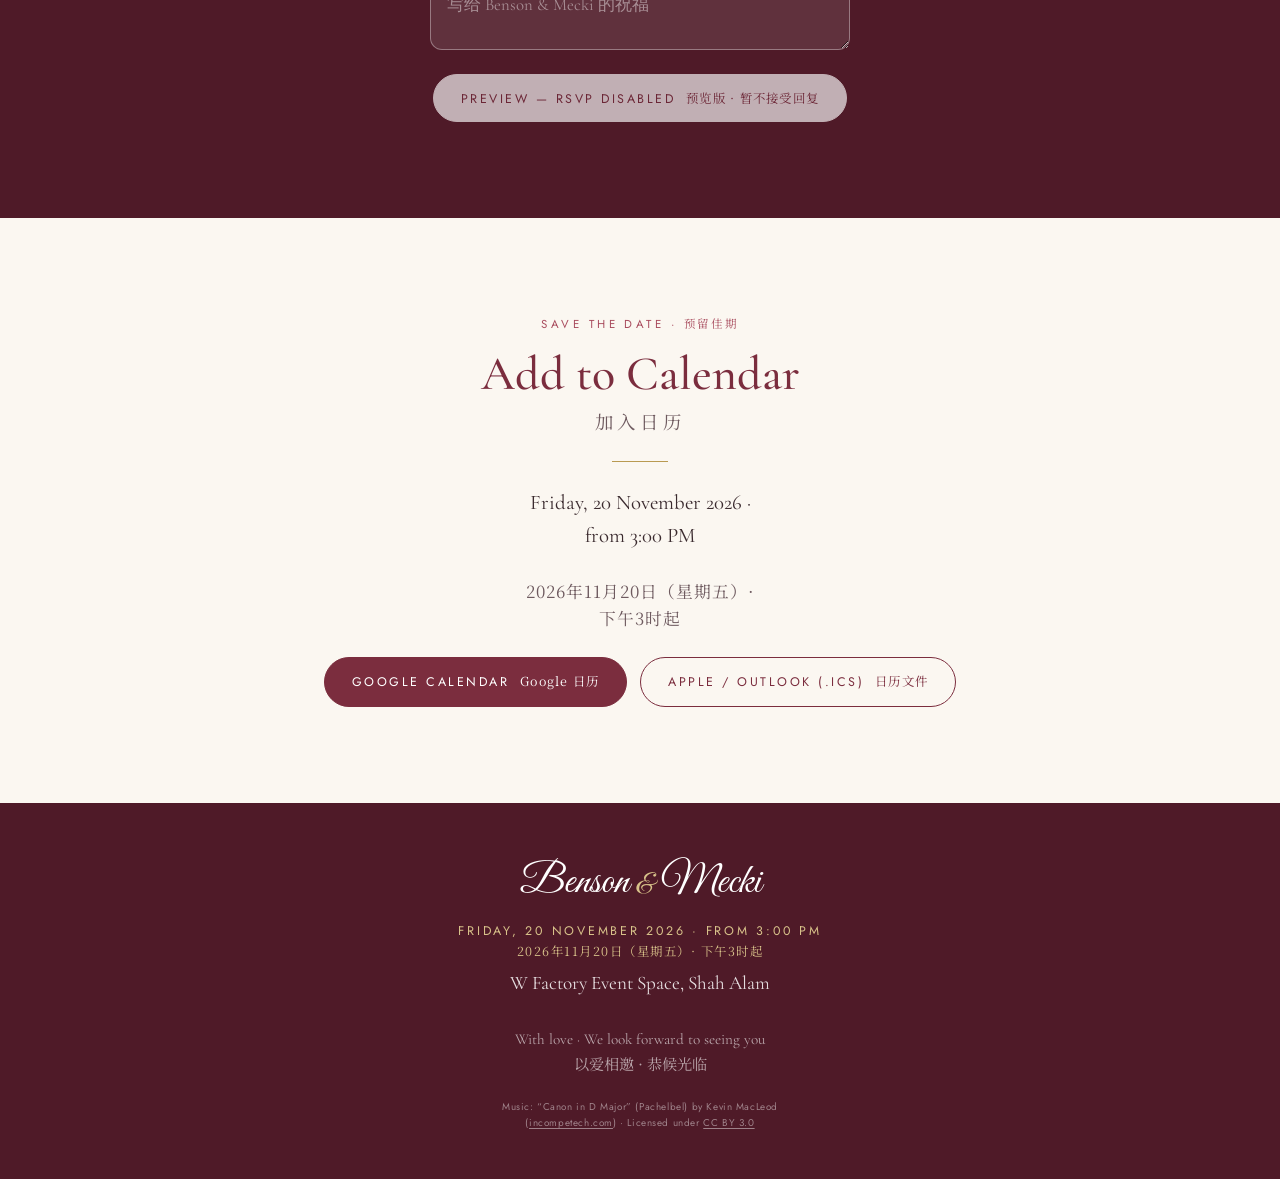
==== commit 830c1d45: "Preview: natural hero photo (branch natural-photo); noindex, RSVP disabled; live page unchanged" ====
--- a/preview/index.html
+++ b/preview/index.html
@@ -9,7 +9,7 @@
   <meta property="og:title" content="Benson &amp; Mecki · Wedding Invitation · 婚礼请柬" />
   <meta property="og:description" content="Friday, 20 November 2026, from 3:00 PM · W Factory Event Space, Shah Alam. We would love to celebrate with you. 2026年11月20日（星期五）下午3时起，莎阿南 W Factory Event Space，诚邀您共证良缘。" />
   <meta property="og:type" content="website" />
-  <meta property="og:image" content="https://www.sensify.my/invite/assets/photos/photo-05-wedding.jpg" />
+  <meta property="og:image" content="https://www.sensify.my/invite/assets/photos/photo-05-wedding-natural.jpg" />
   <meta property="og:url" content="https://www.sensify.my/invite/preview/" />
   <meta name="twitter:card" content="summary_large_image" />
   <meta name="theme-color" content="#5C1F2E" />
@@ -223,7 +223,7 @@
     <section class="section treats" id="treats" aria-labelledby="treatsTitle">
       <div class="section__inner">
         <span class="rule treats__rule reveal" aria-hidden="true"></span>
-        <p class="eyebrow reveal" id="treatsTitle">A little something for you · <span lang="zh-Hans">宾客小惊喜</span></p>
+        <p class="eyebrow reveal" id="treatsTitle">Sip, Create &amp; Enjoy · <span lang="zh-Hans">小酌 · 手作 · 享受相聚</span></p>
 
         <div class="treats__group reveal">
           <p class="treats__time">From 3:00 PM <span lang="zh-Hans">下午3时起</span></p>
@@ -251,8 +251,8 @@
           <ul class="treats__list treats__list--one">
             <li class="treat">
               <span class="tl__icon treat__icon" aria-hidden="true"><svg viewBox="0 0 24 24" width="26" height="26" fill="none" stroke="currentColor" stroke-width="1.6" stroke-linecap="round" stroke-linejoin="round"><path d="M4 4h16l-8 9z"/><path d="M12 13v7M8 20h8"/><path d="M15.5 4l2-2"/><circle cx="18.5" cy="7" r="1.5"/></svg></span>
-              <h3 class="treat__name">Drinks &amp; Cocktails</h3>
-              <p class="treat__cn" lang="zh-Hans">饮品与鸡尾酒</p>
+              <h3 class="treat__name">Drinks &amp; Bites</h3>
+              <p class="treat__cn" lang="zh-Hans">美酒 · 小食</p>
             </li>
           </ul>
         </div>
--- a/preview/styles.css
+++ b/preview/styles.css
@@ -128,9 +128,9 @@
 .hero__photo {
   position: absolute; inset: 0;
   background-color: var(--burgundy-deep);
-  background-image: url("assets/photos/photo-05-wedding.jpg");
+  background-image: url("assets/photos/photo-05-wedding-natural.jpg");
   background-repeat: no-repeat;
-  background-size: 100% auto;
+  background-size: max(100%, 560px) auto;
   background-position: center top;
   animation: kenburns 18s ease-out both;
 }
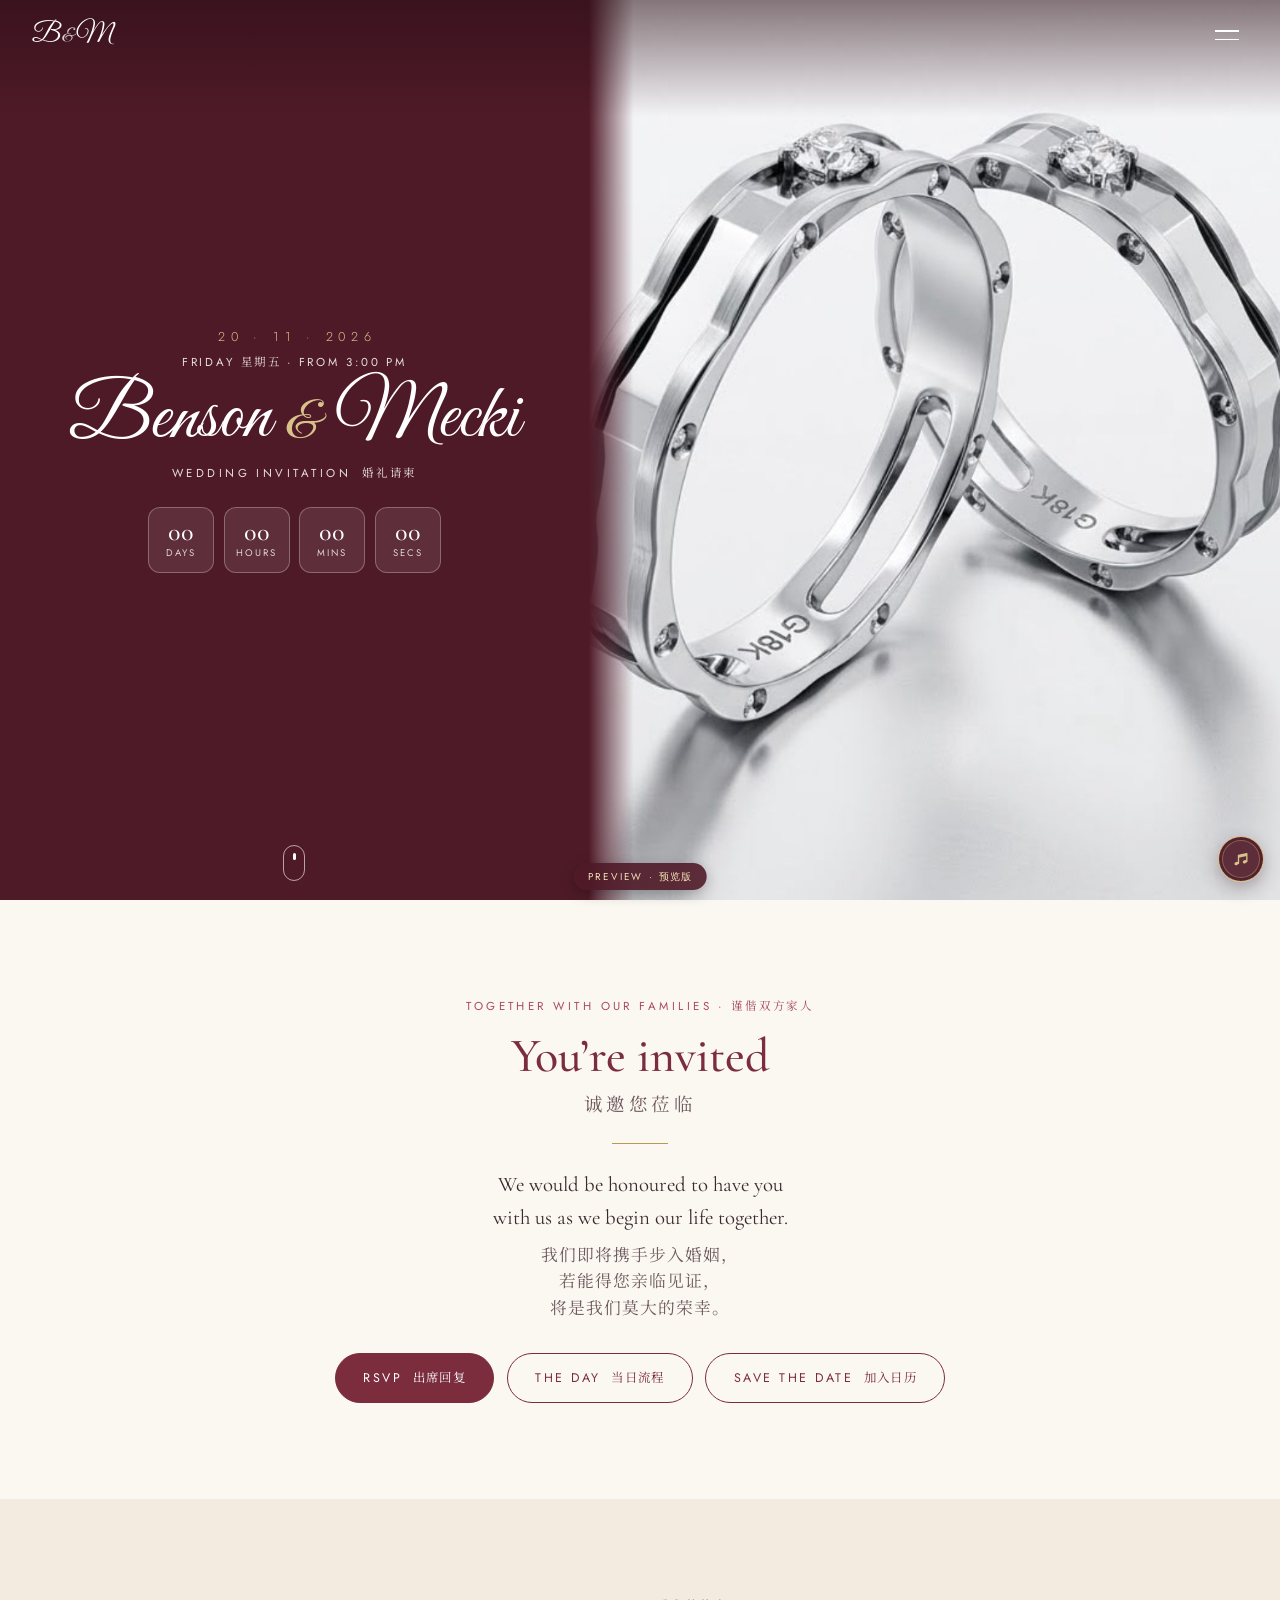
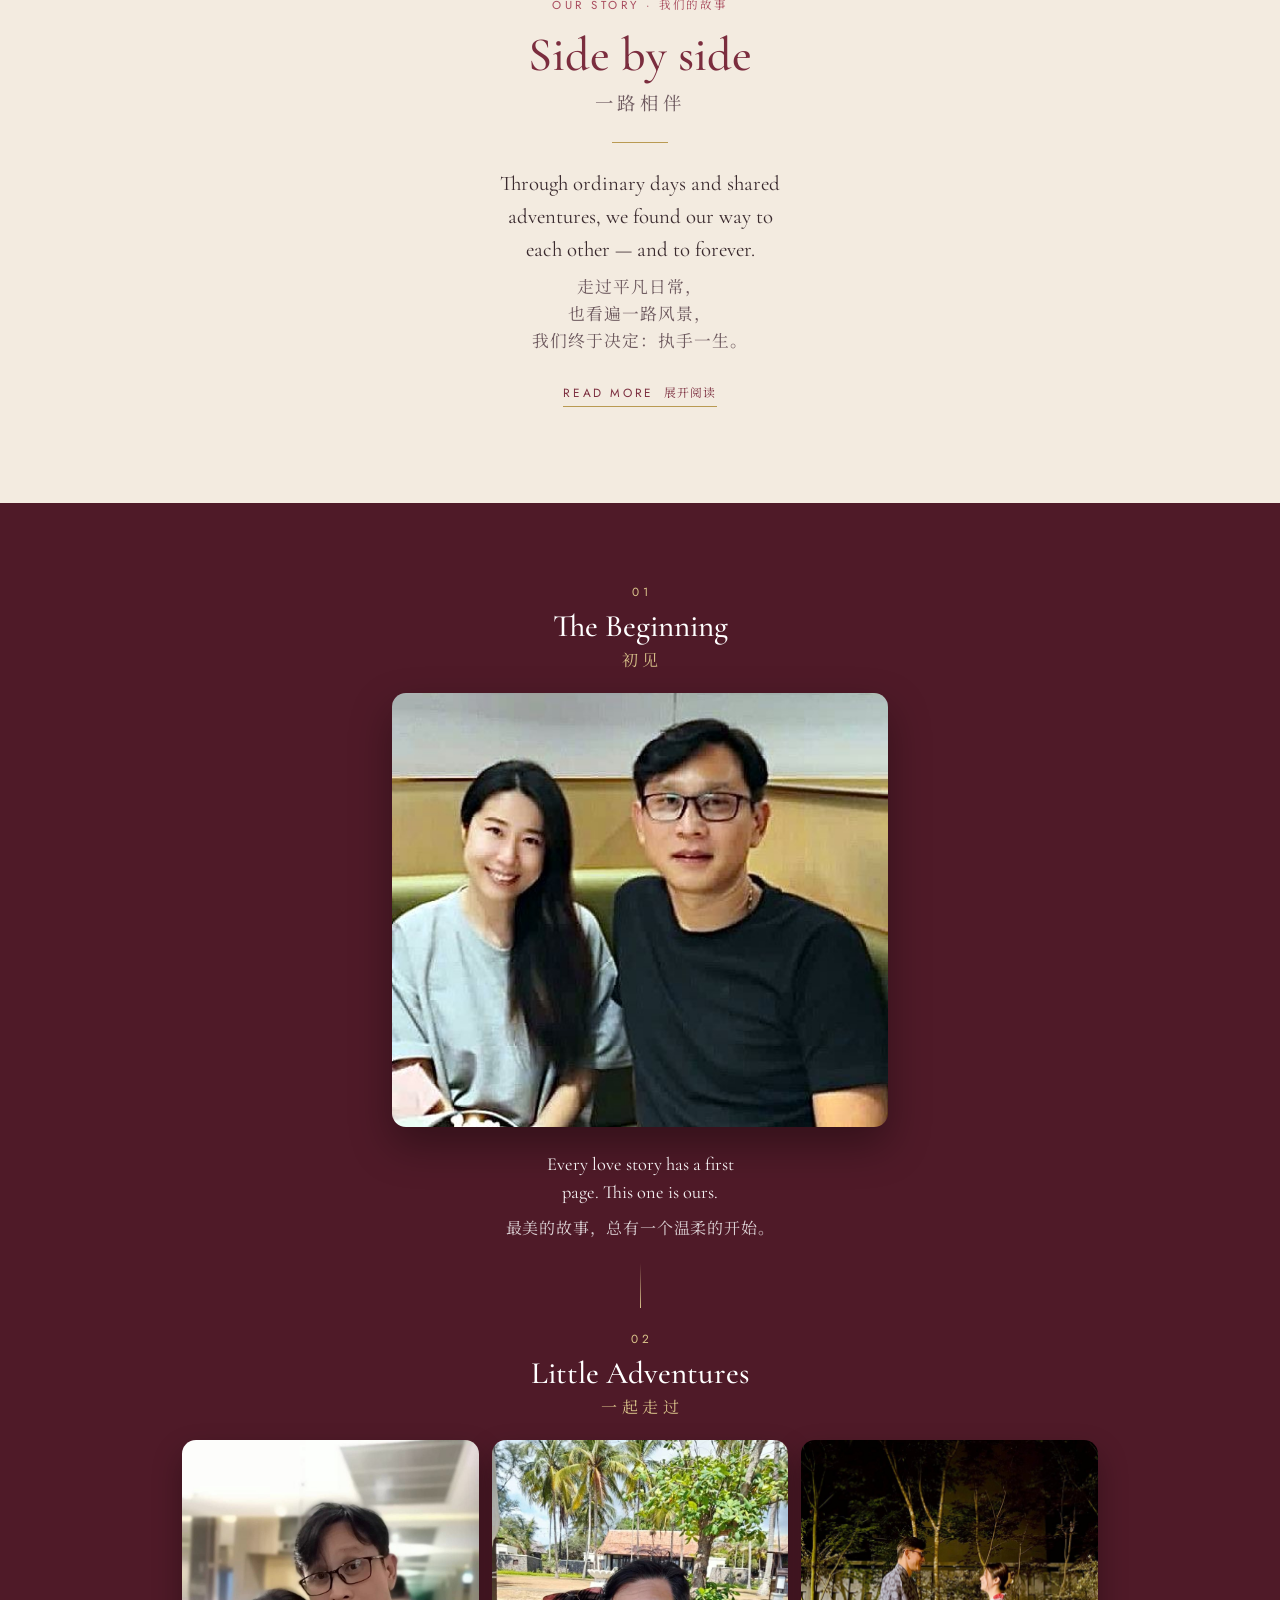
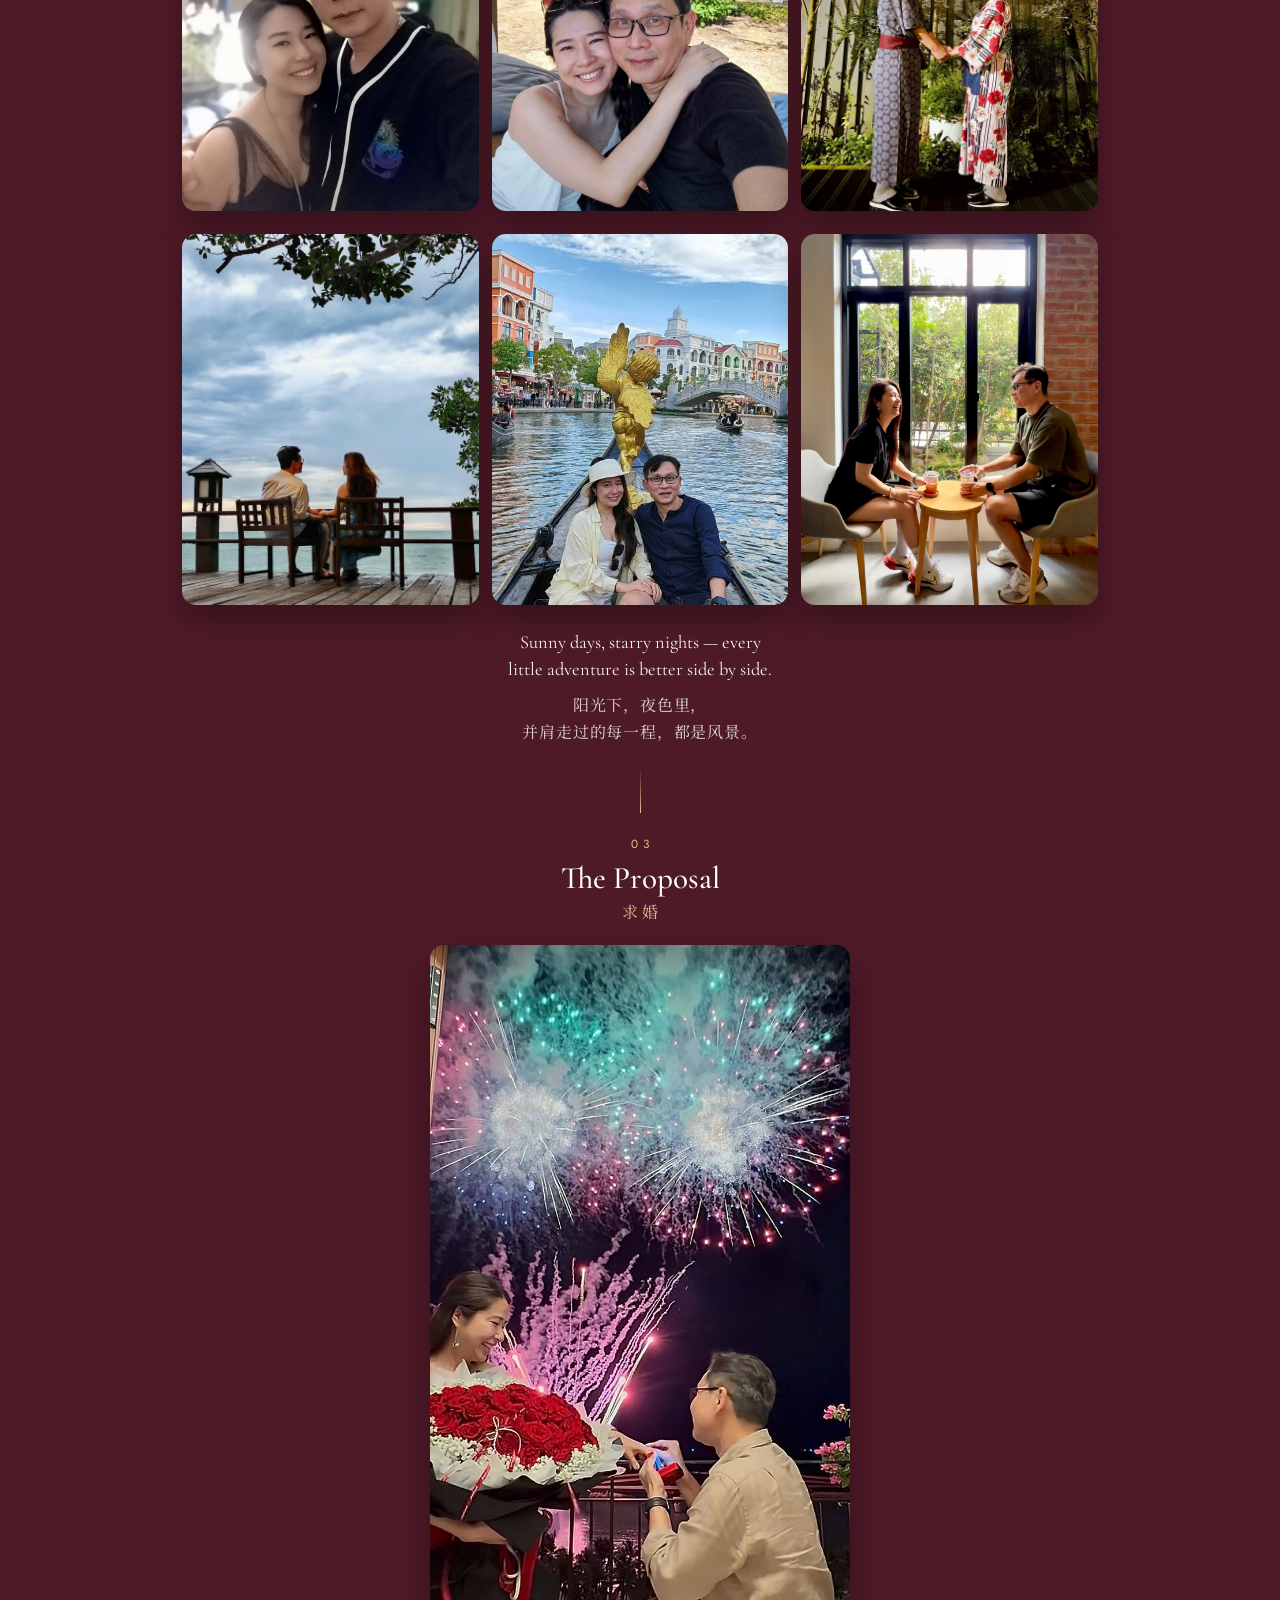
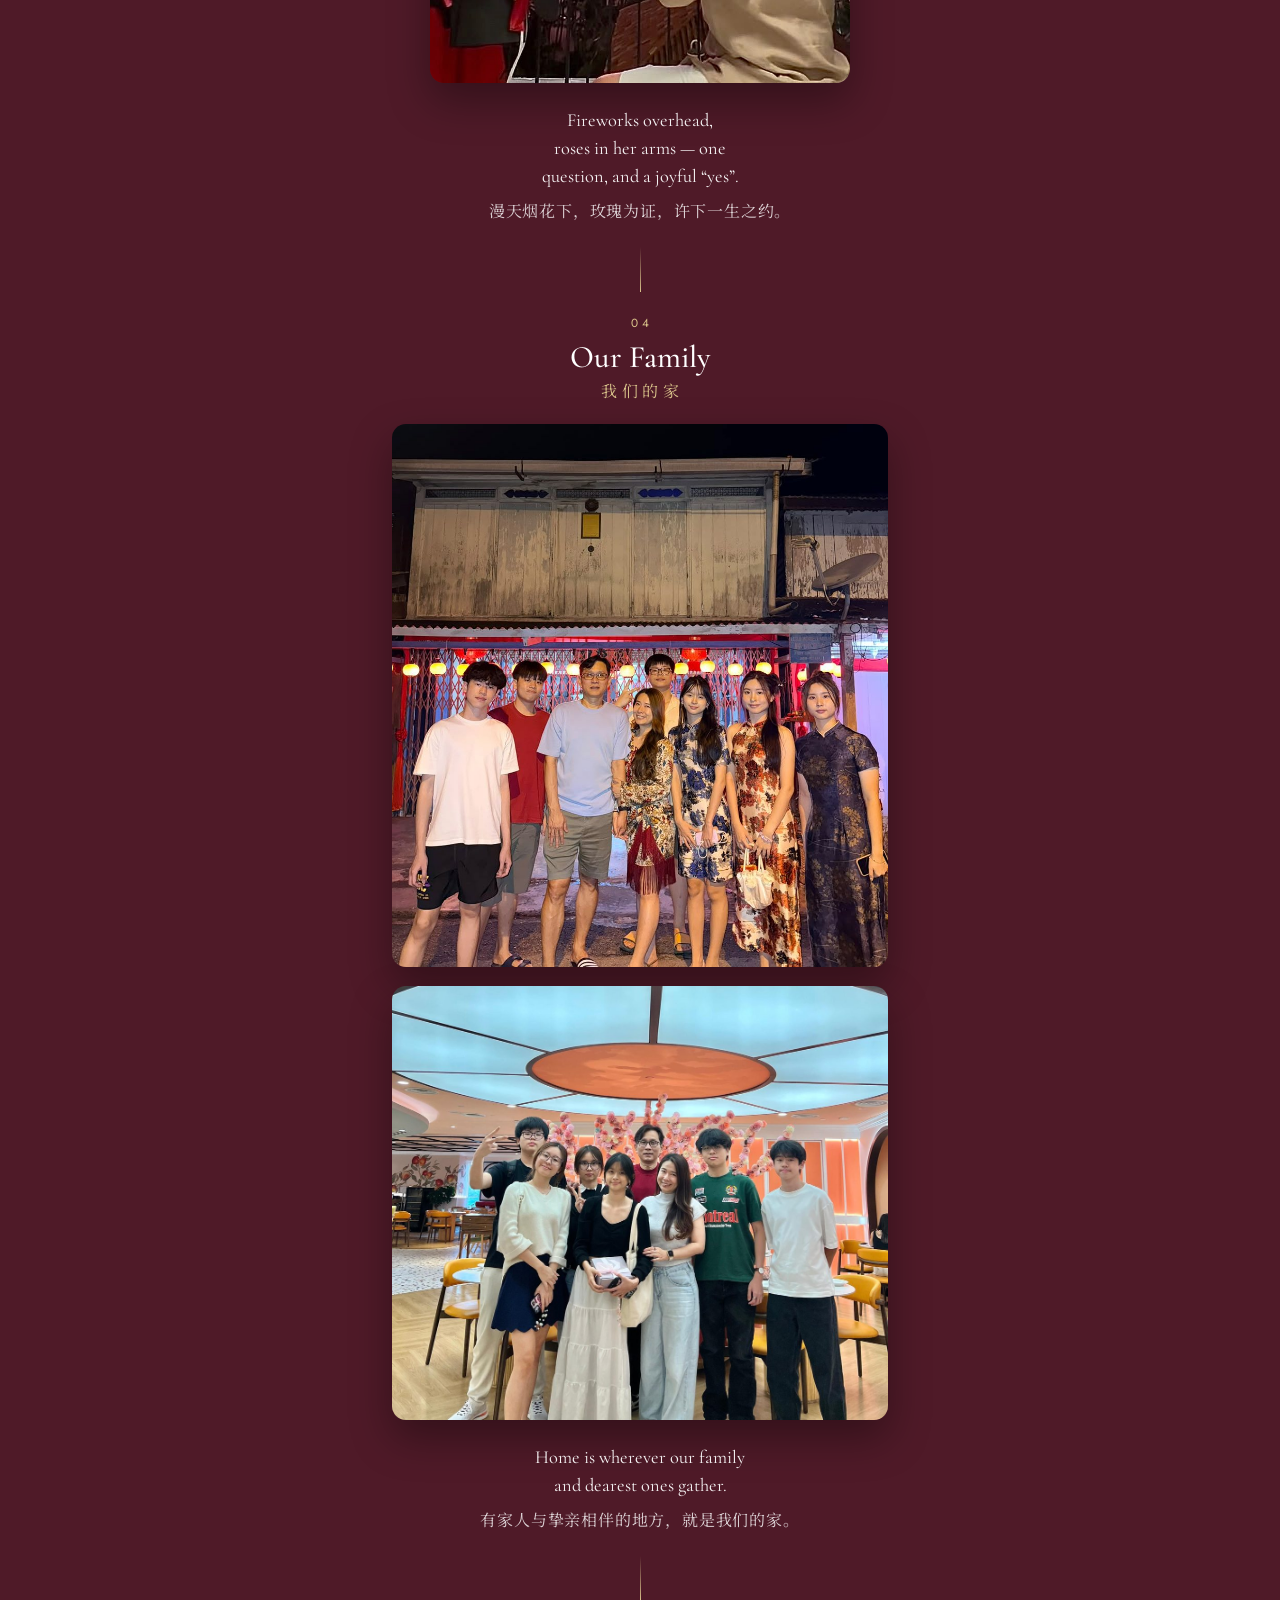
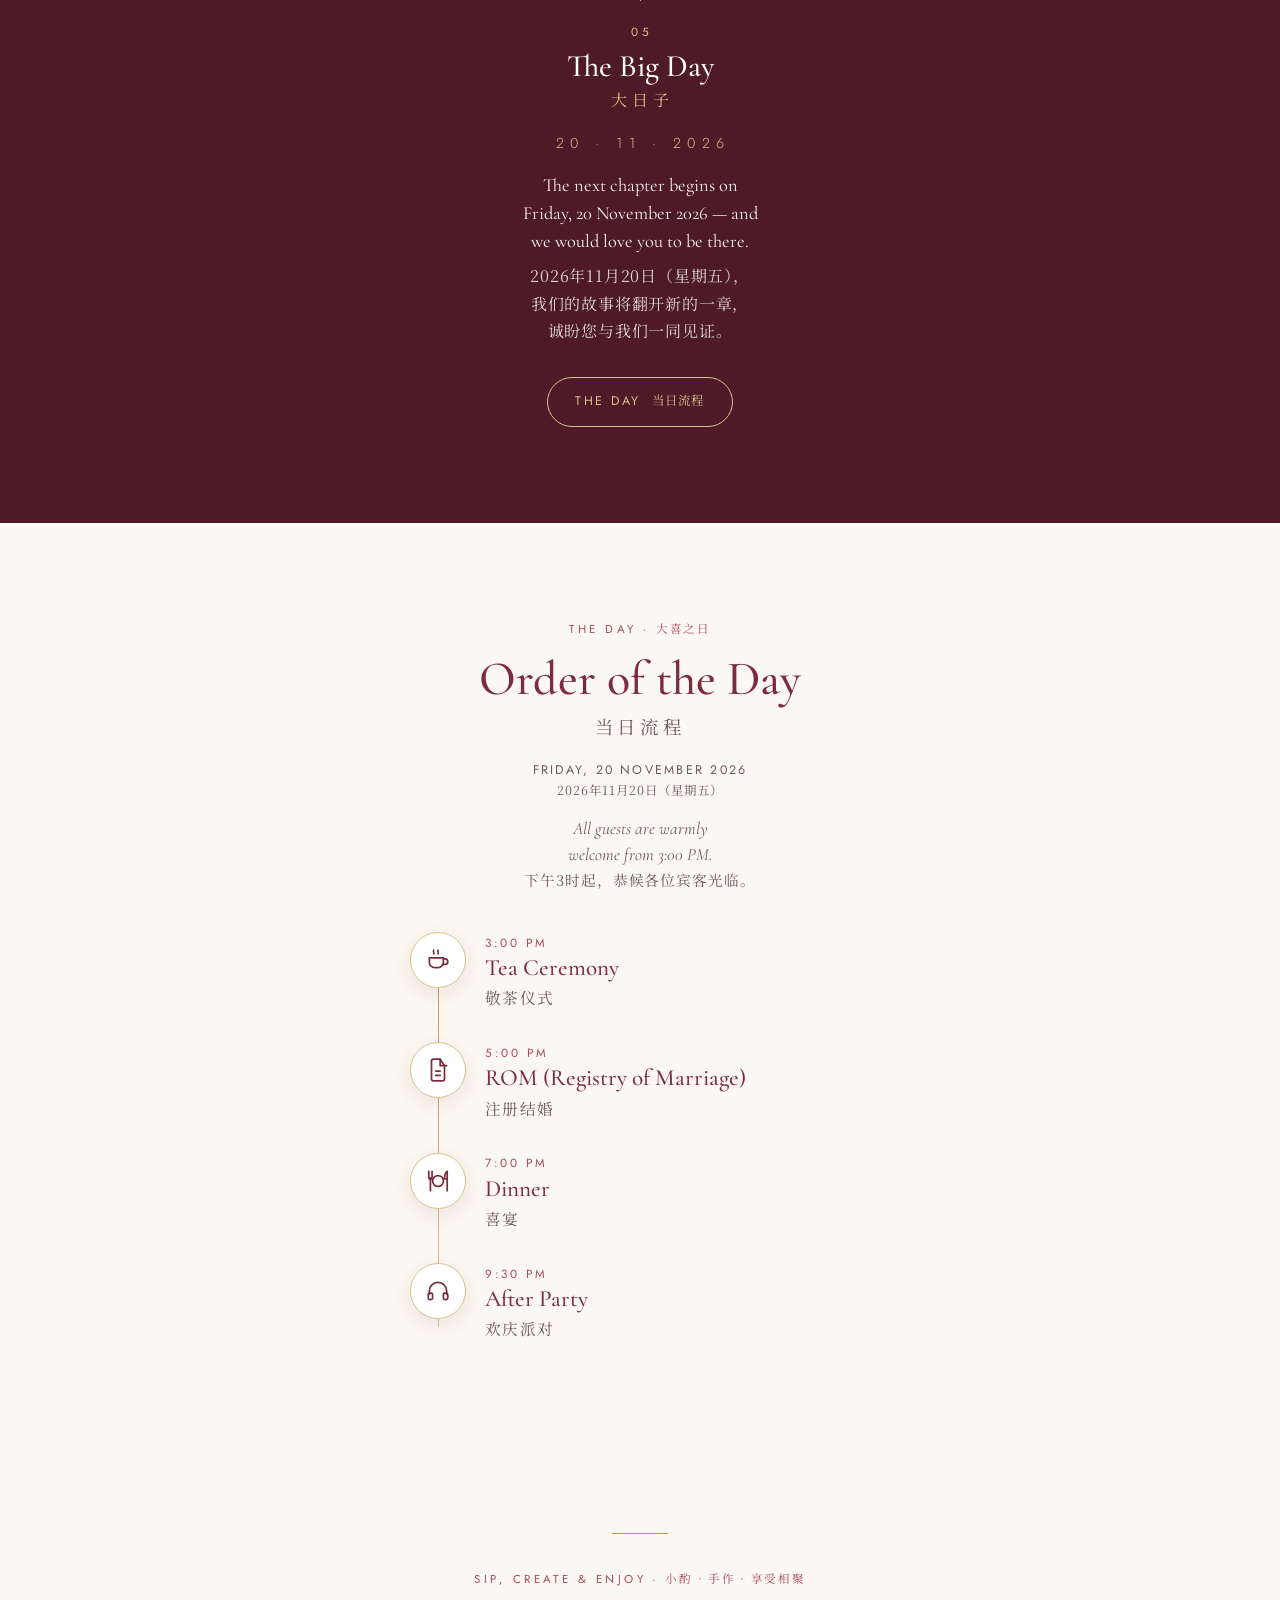
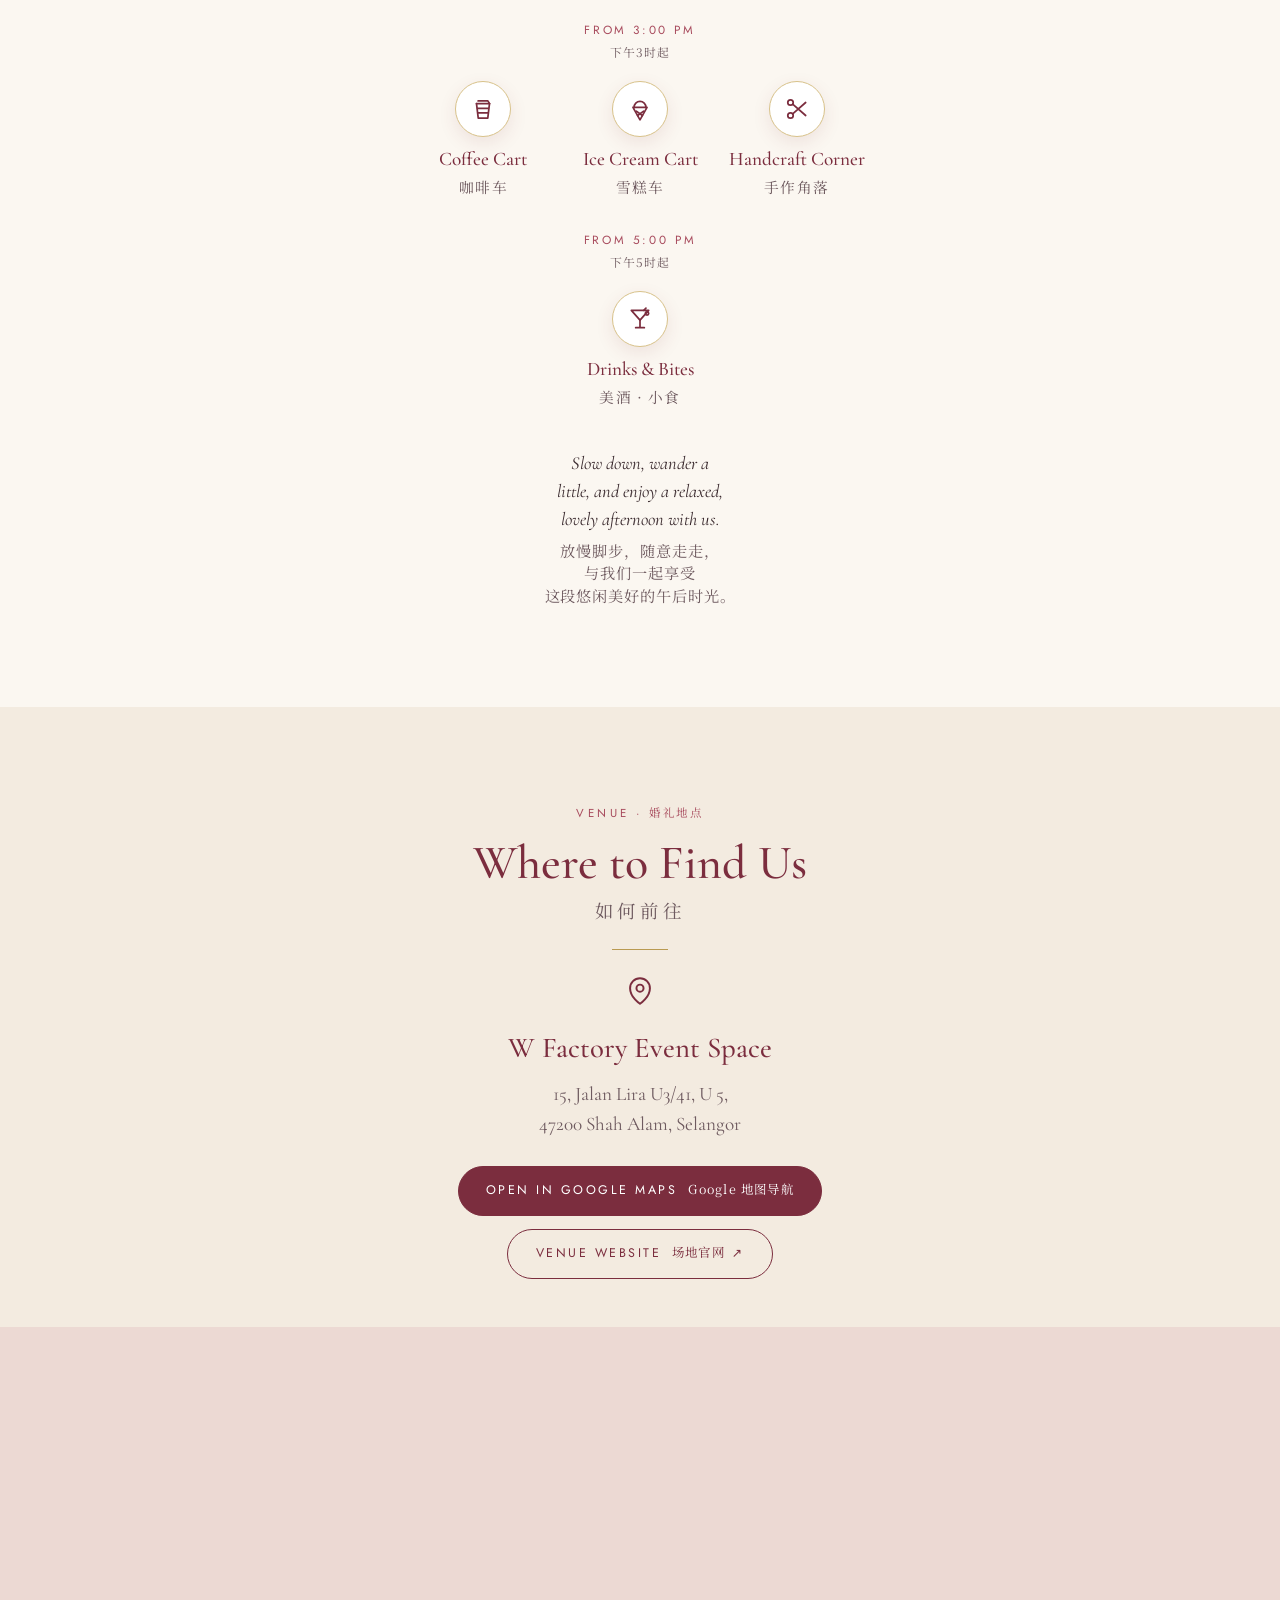
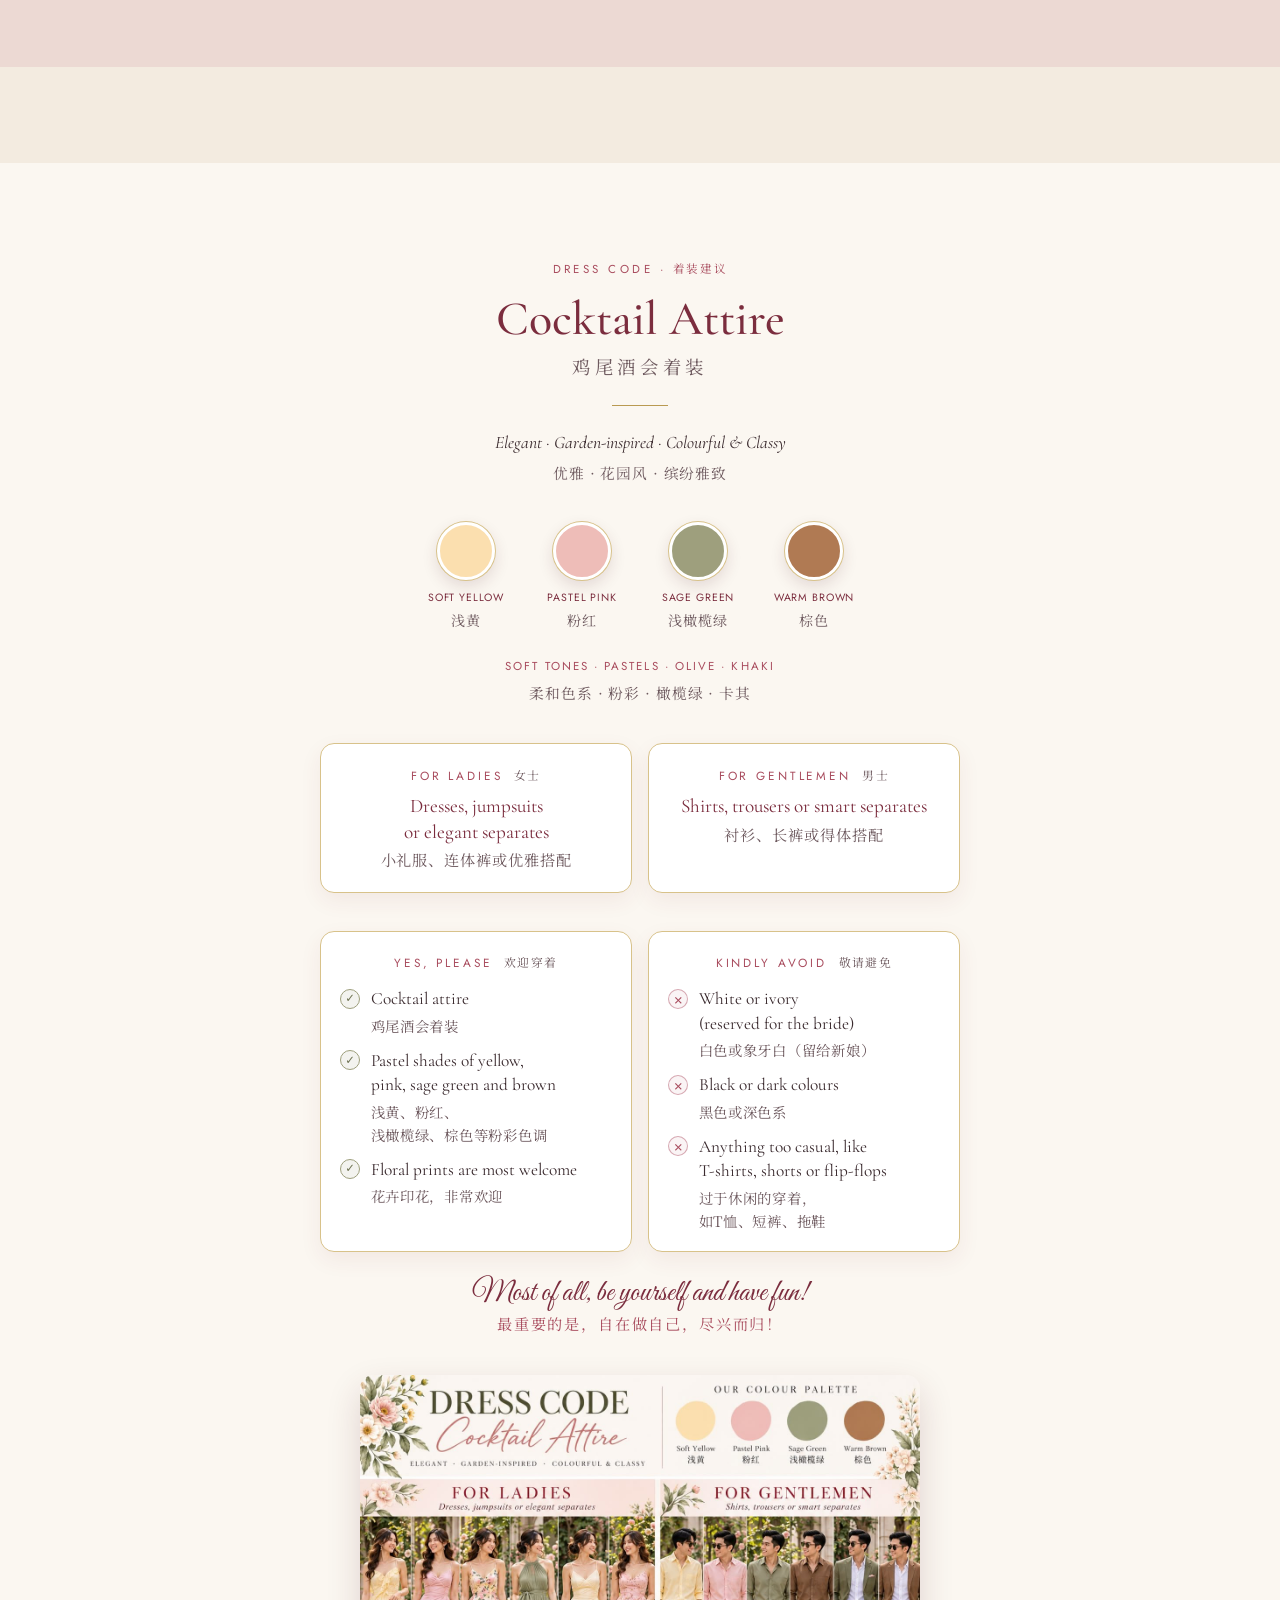
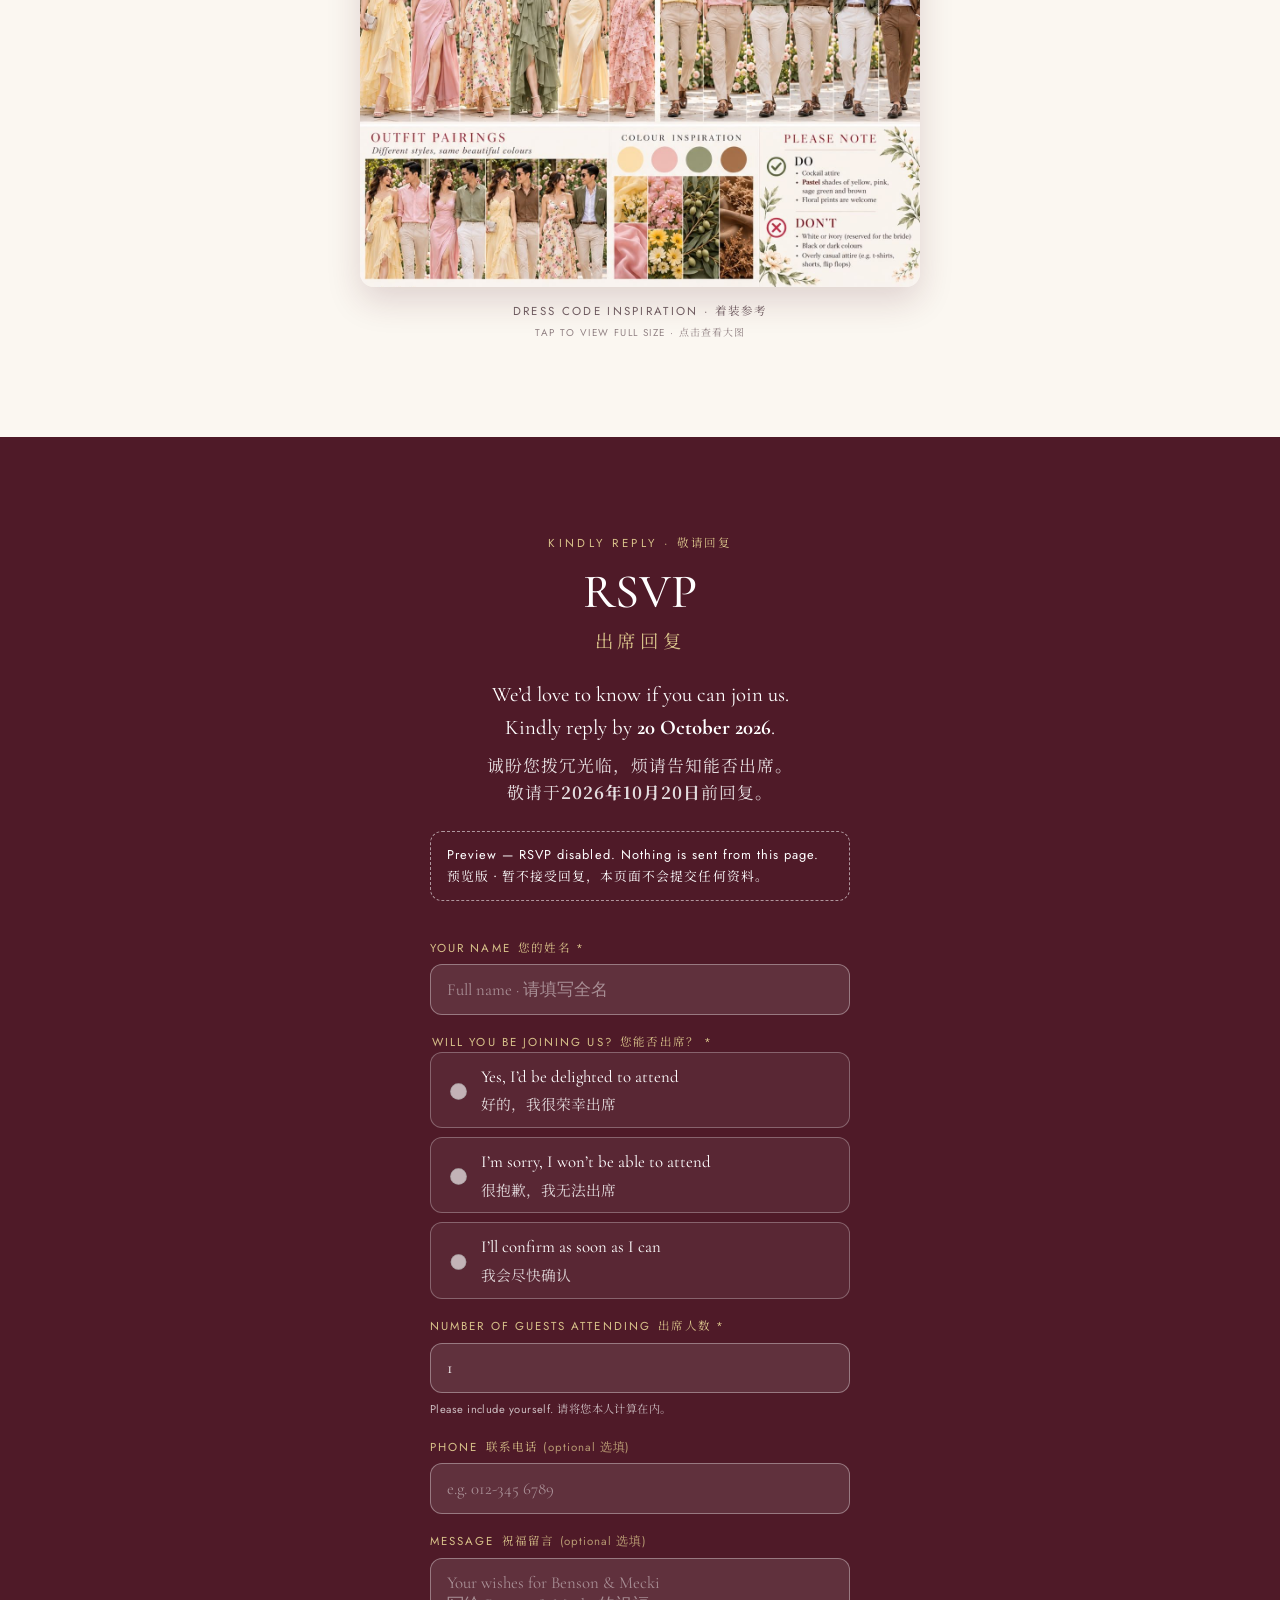
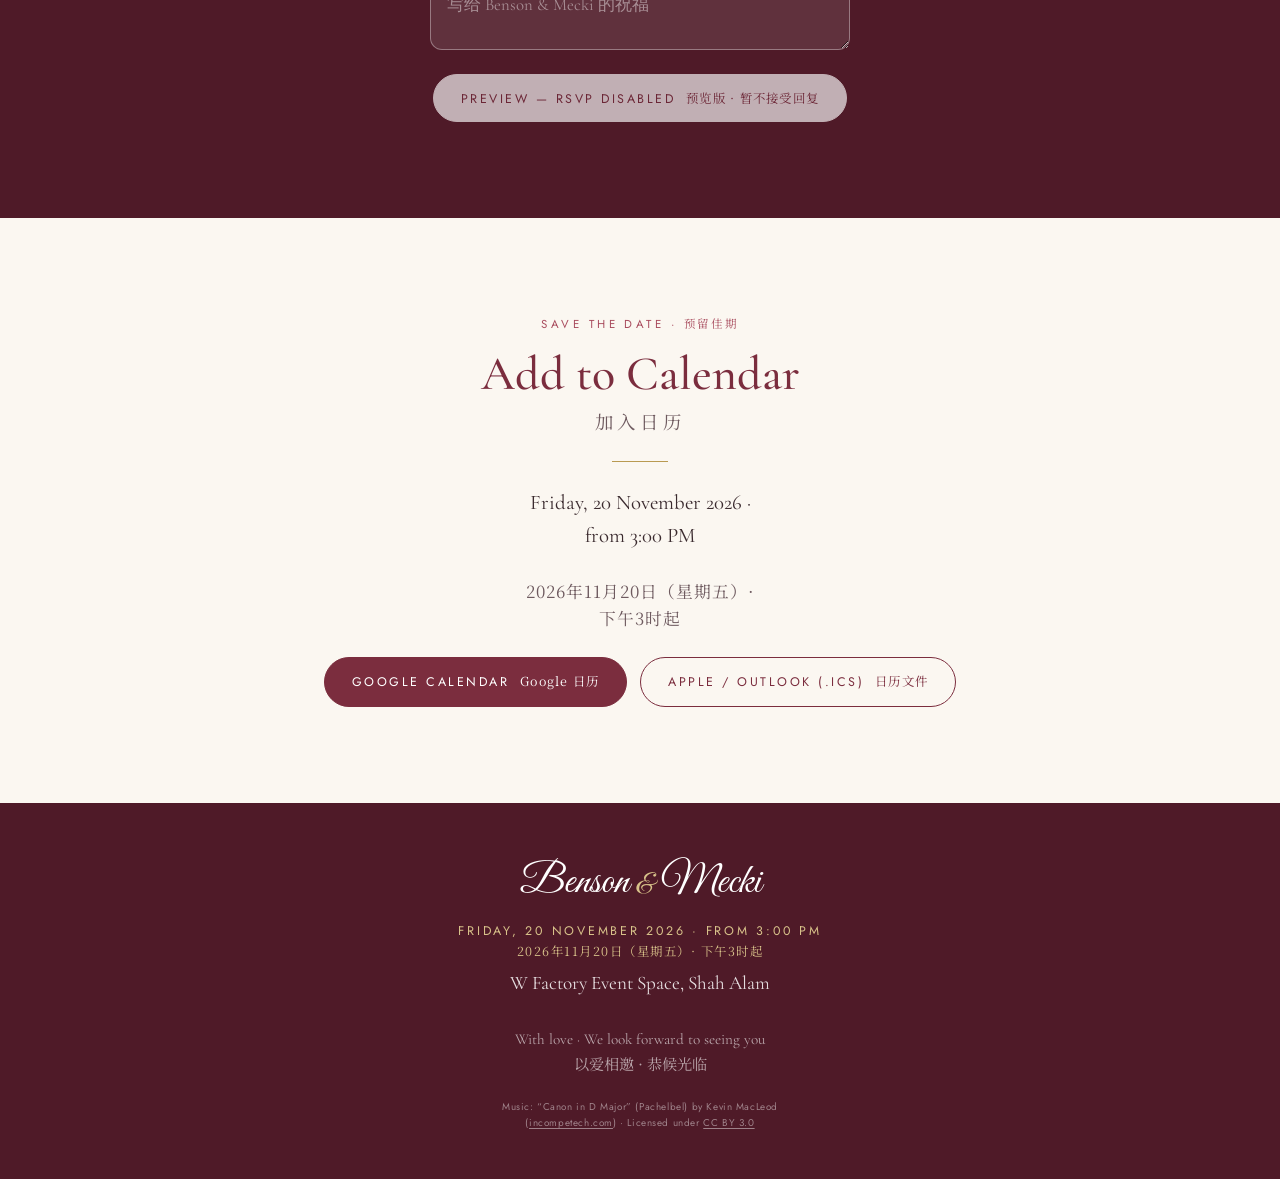
==== commit 05980aff: "Preview: hero rings photo (PR #20); noindex, RSVP disabled; live page unchanged" ====
--- a/preview/index.html
+++ b/preview/index.html
@@ -9,7 +9,7 @@
   <meta property="og:title" content="Benson &amp; Mecki · Wedding Invitation · 婚礼请柬" />
   <meta property="og:description" content="Friday, 20 November 2026, from 3:00 PM · W Factory Event Space, Shah Alam. We would love to celebrate with you. 2026年11月20日（星期五）下午3时起，莎阿南 W Factory Event Space，诚邀您共证良缘。" />
   <meta property="og:type" content="website" />
-  <meta property="og:image" content="https://www.sensify.my/invite/assets/photos/photo-05-wedding-natural.jpg" />
+  <meta property="og:image" content="https://www.sensify.my/invite/assets/photos/hero-rings.jpg" />
   <meta property="og:url" content="https://www.sensify.my/invite/preview/" />
   <meta name="twitter:card" content="summary_large_image" />
   <meta name="theme-color" content="#5C1F2E" />
@@ -43,7 +43,7 @@
 
     <!-- 1. HERO -->
     <header class="hero" id="hero">
-      <div class="hero__photo" id="heroPhoto" role="img" aria-label="Benson and Mecki in wedding attire"></div>
+      <div class="hero__photo" id="heroPhoto" role="img" aria-label="Two white-gold wedding rings, each set with a small diamond"></div>
       <div class="hero__shade" aria-hidden="true"></div>
       <div class="hero__text">
         <p class="hero__date">20 · 11 · 2026</p>
--- a/preview/styles.css
+++ b/preview/styles.css
@@ -128,16 +128,17 @@
 .hero__photo {
   position: absolute; inset: 0;
   background-color: var(--burgundy-deep);
-  background-image: url("assets/photos/photo-05-wedding-natural.jpg");
+  background-image: url("assets/photos/hero-rings.jpg");
   background-repeat: no-repeat;
-  background-size: max(100%, 560px) auto;
+  background-size: max(100%, 440px) auto;
   background-position: center top;
   animation: kenburns 18s ease-out both;
 }
 @keyframes kenburns { from { transform: scale(1.06); } to { transform: scale(1); } }
 .hero__shade {
   position: absolute; inset: 0;
-  background: linear-gradient(180deg, rgba(40,12,20,0.35) 0%, rgba(40,12,20,0) 14%, rgba(40,12,20,0) 30%, rgba(79,26,40,0.72) 52%, var(--burgundy-deep) 66%, var(--burgundy-deep) 100%);
+  /* light rings photo: soft top tint for the logo/menu, clear rings, then burgundy right where the photo ends */
+  background: linear-gradient(180deg, rgba(40,12,20,0.35) 0%, rgba(40,12,20,0) 9%, rgba(79,26,40,0) calc(max(100vw, 440px) * 0.70), rgba(79,26,40,0.9) calc(max(100vw, 440px) * 0.86), var(--burgundy-deep) calc(max(100vw, 440px) * 0.90), var(--burgundy-deep) 100%);
 }
 .hero__text { position: relative; z-index: 1; width: 100%; padding: 0 var(--gutter) 4.5rem; }
 .hero__date { margin: 0; font-family: var(--sans); font-size: 0.8rem; font-weight: 300; letter-spacing: 0.45em; padding-left: 0.45em; color: var(--gold-soft); }
@@ -448,8 +449,8 @@
 
   /* hero: text left, photo right (no text over faces) */
   .hero { flex-direction: row; justify-content: stretch; align-items: stretch; min-height: 100vh; }
-  .hero__photo { left: 46%; background-size: cover; background-position: center 30%; }
-  .hero__shade { background: linear-gradient(90deg, var(--burgundy-deep) 0%, var(--burgundy-deep) 46%, rgba(79,26,40,0) 60%); }
+  .hero__photo { left: 46%; background-size: cover; background-position: center center; }
+  .hero__shade { background: linear-gradient(180deg, rgba(40,12,20,0.55) 0%, rgba(40,12,20,0) 13%), linear-gradient(90deg, var(--burgundy-deep) 0%, var(--burgundy-deep) 46%, rgba(79,26,40,0) 49.5%); }
   .hero__text { width: 46%; display: flex; flex-direction: column; justify-content: center; align-items: center; padding: 5rem 3rem; }
   .hero__names { font-size: clamp(4.2rem, 6vw, 5.6rem); }
   .hero__scroll { left: 23%; }
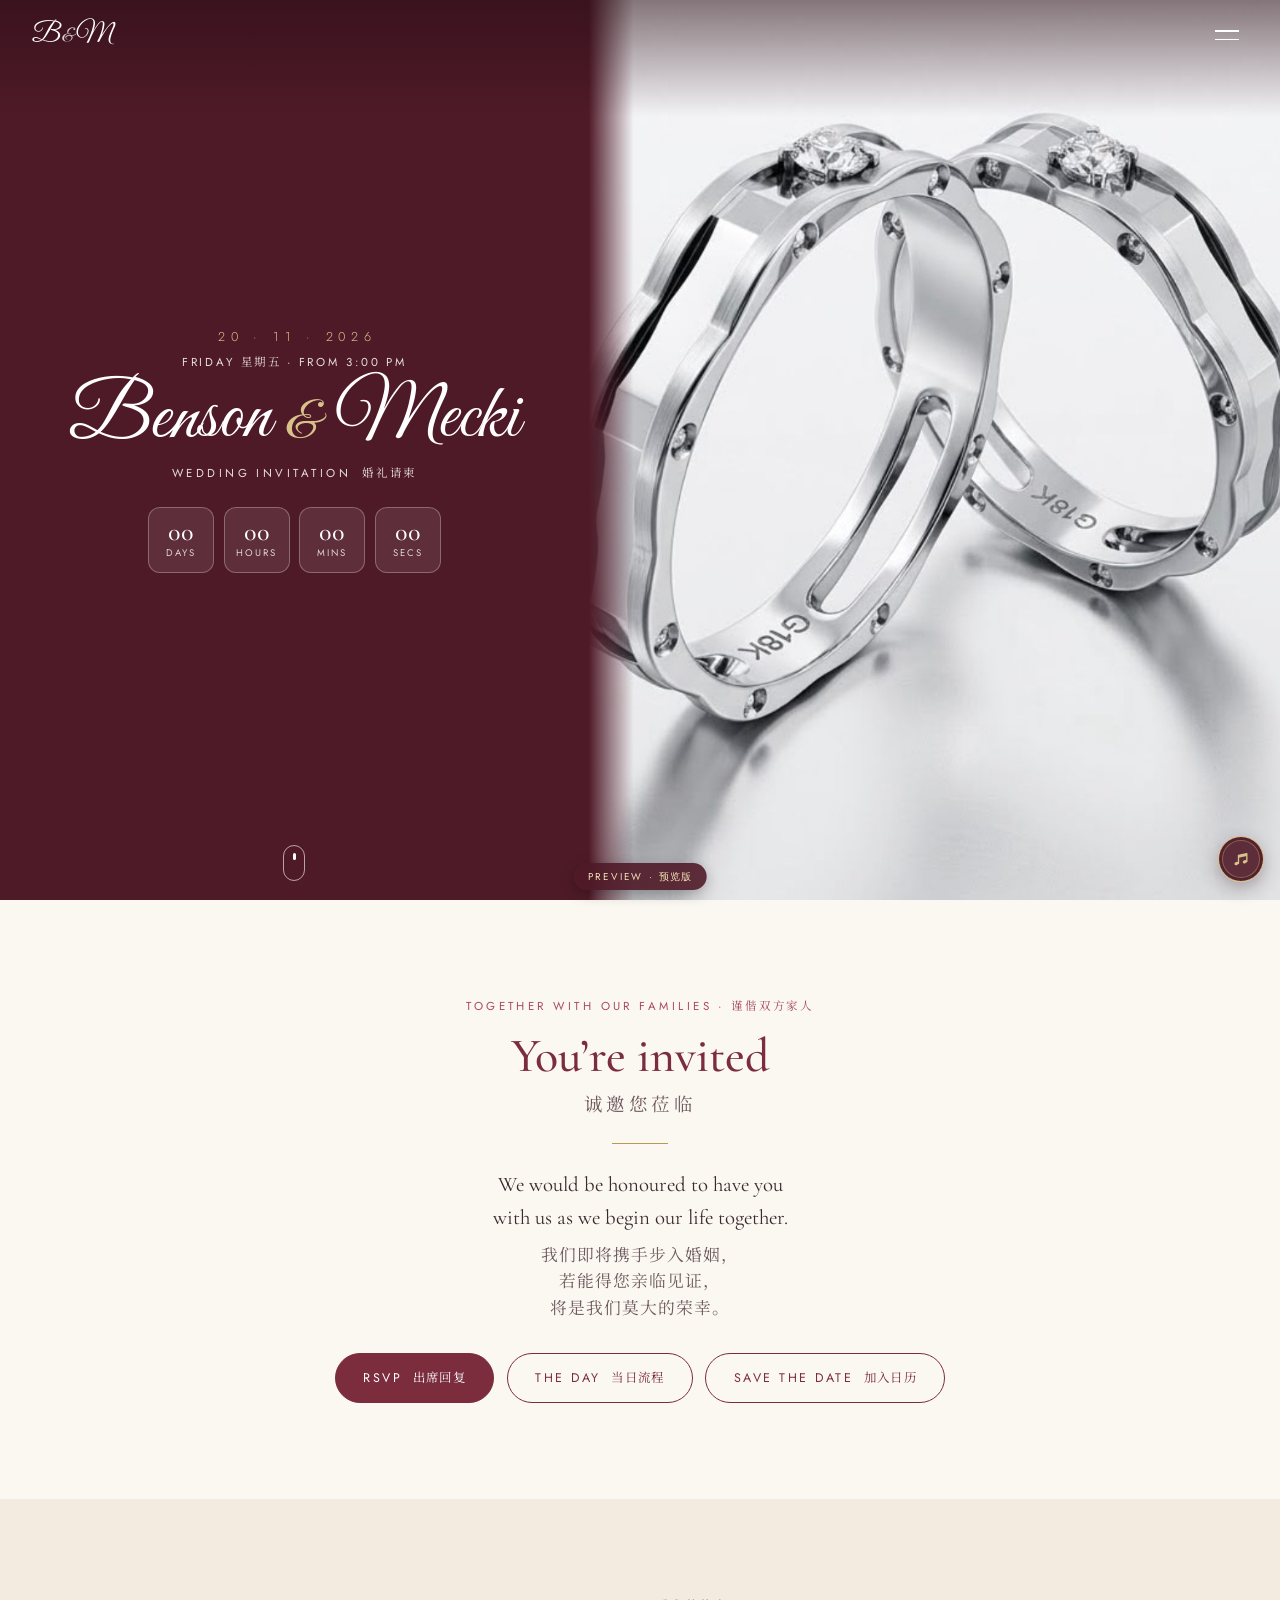
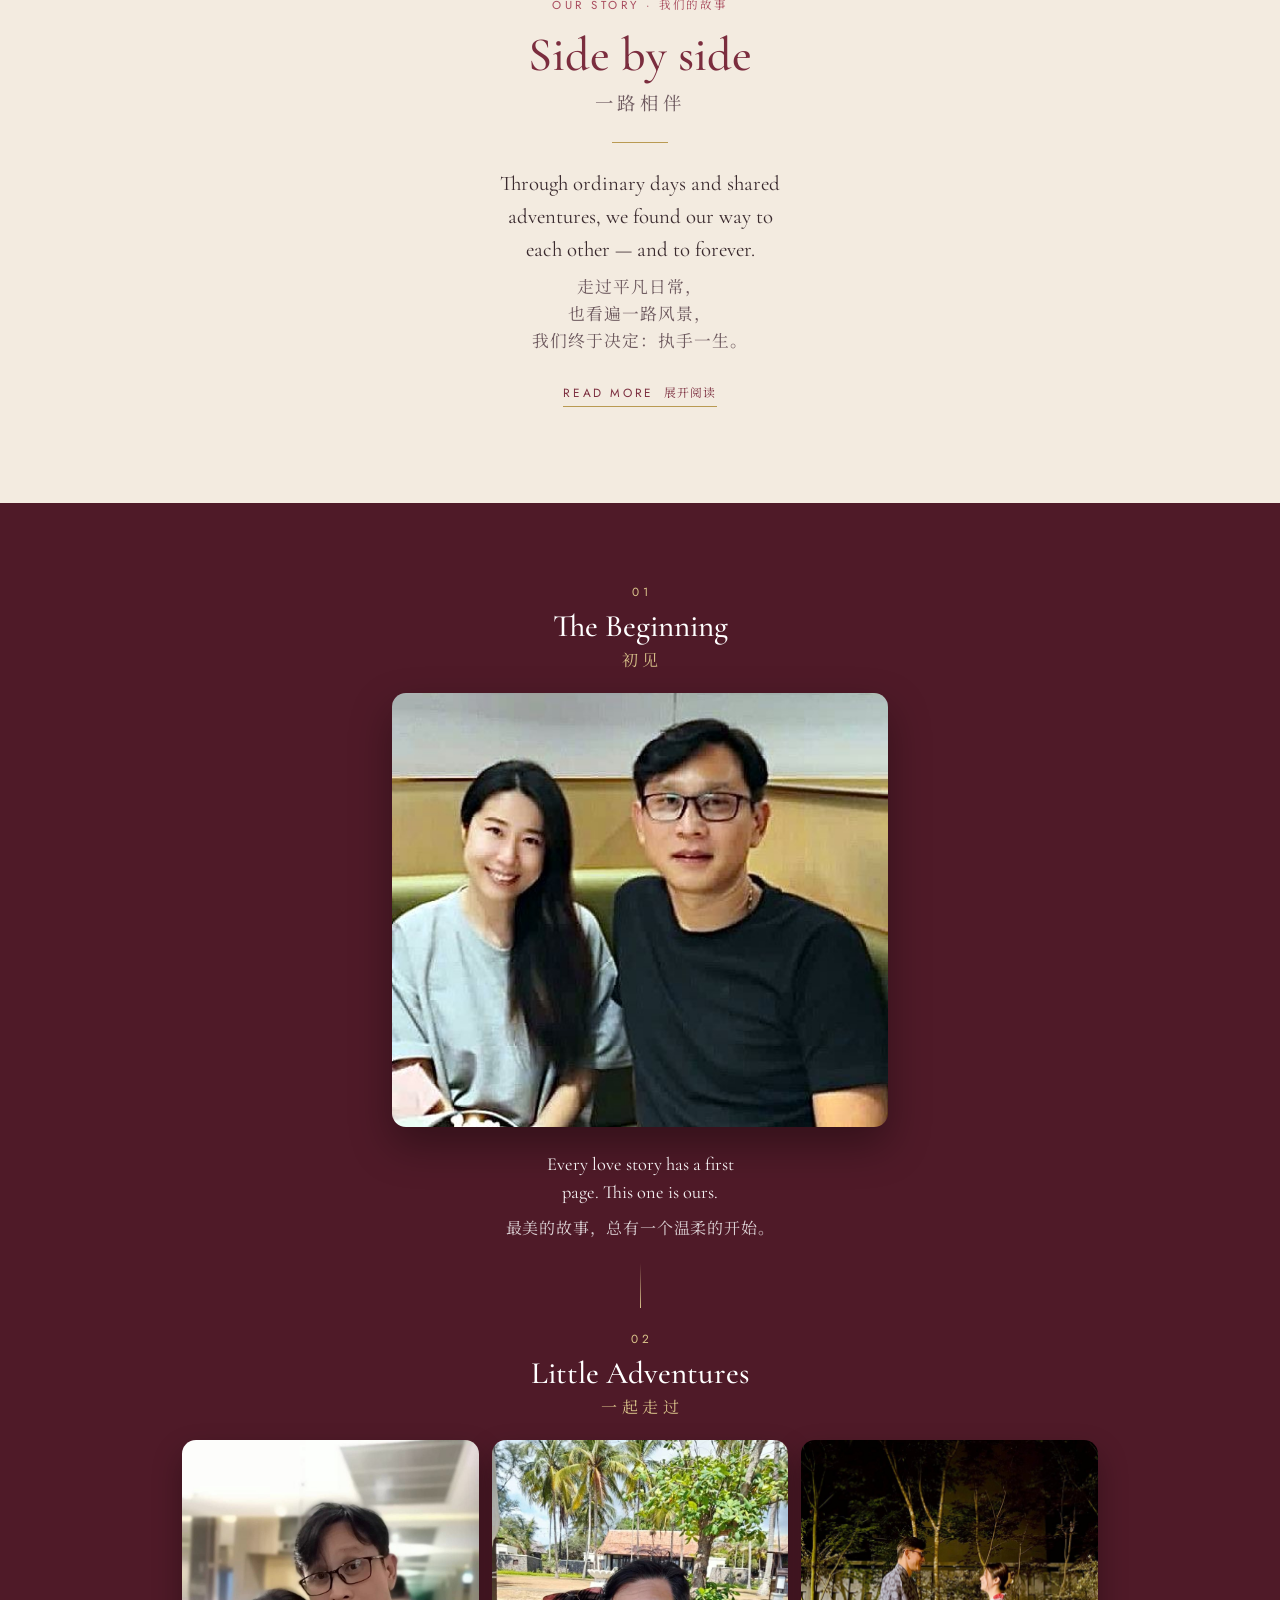
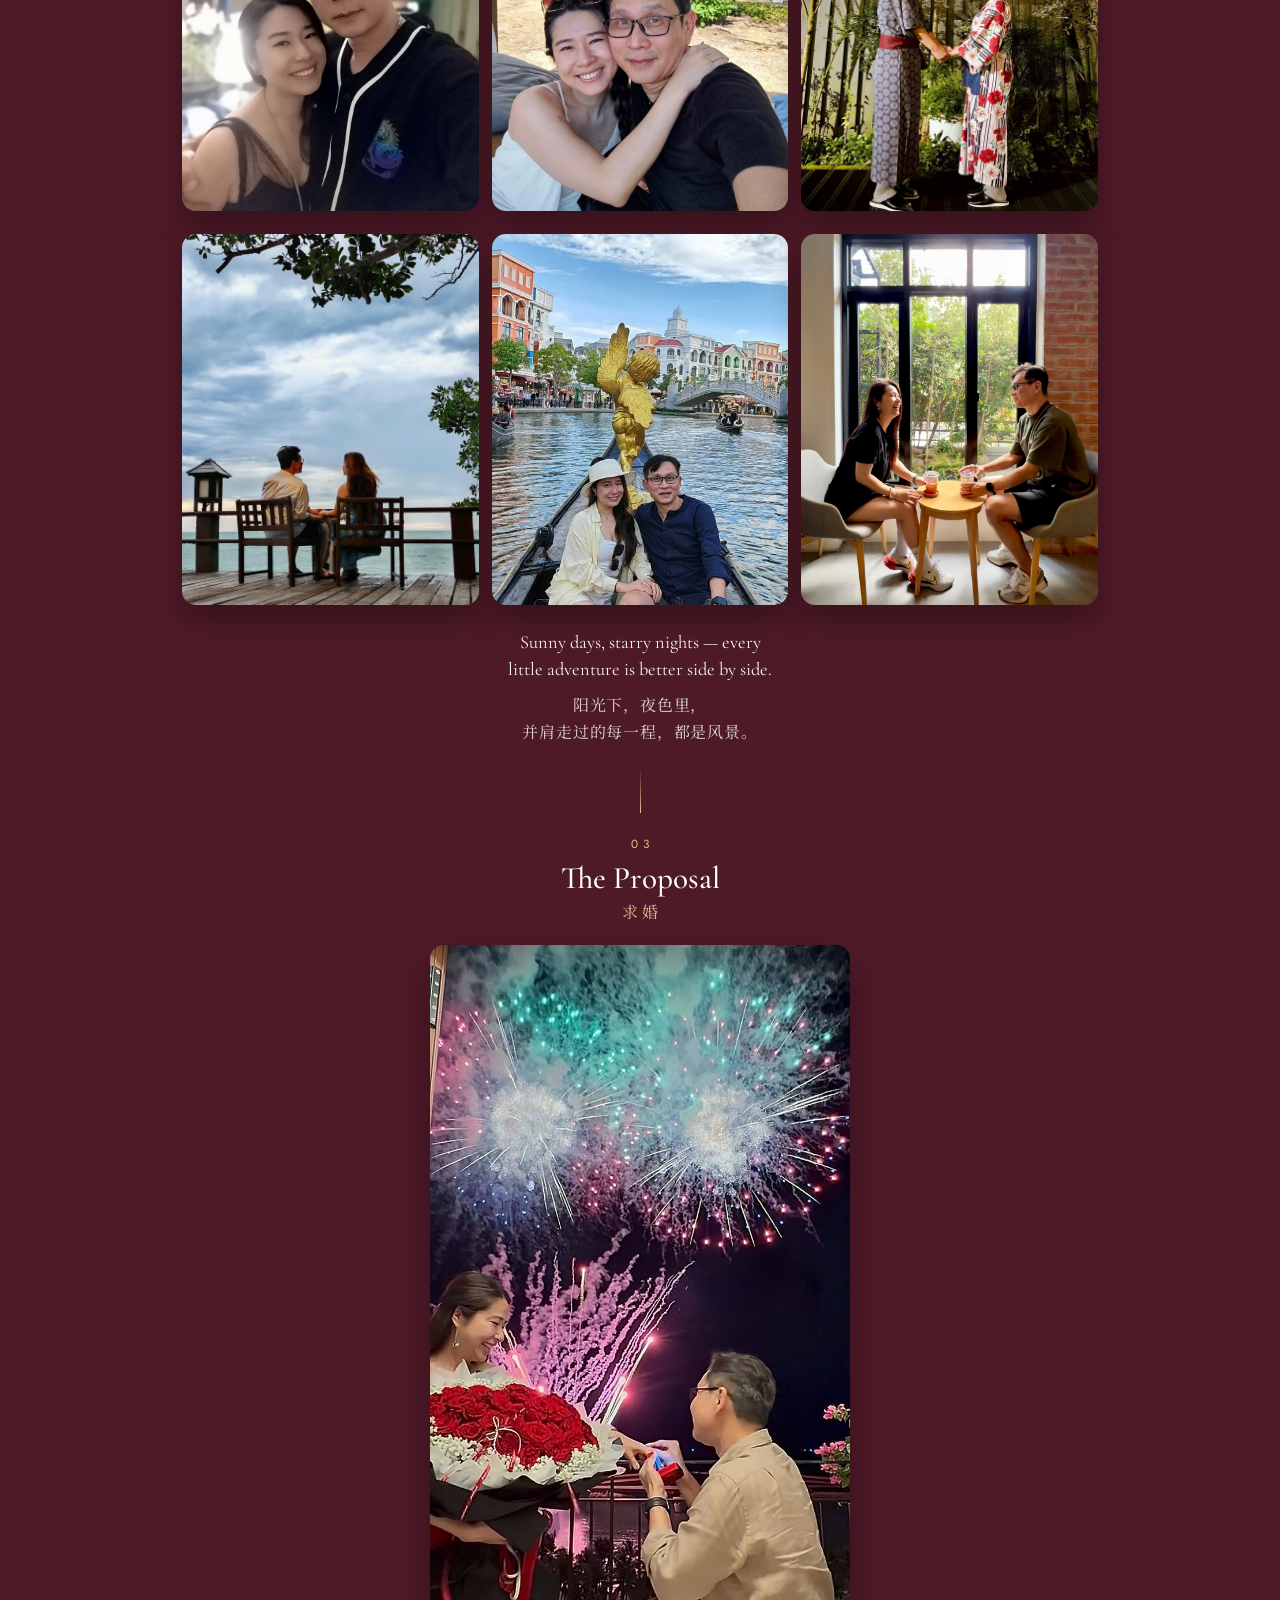
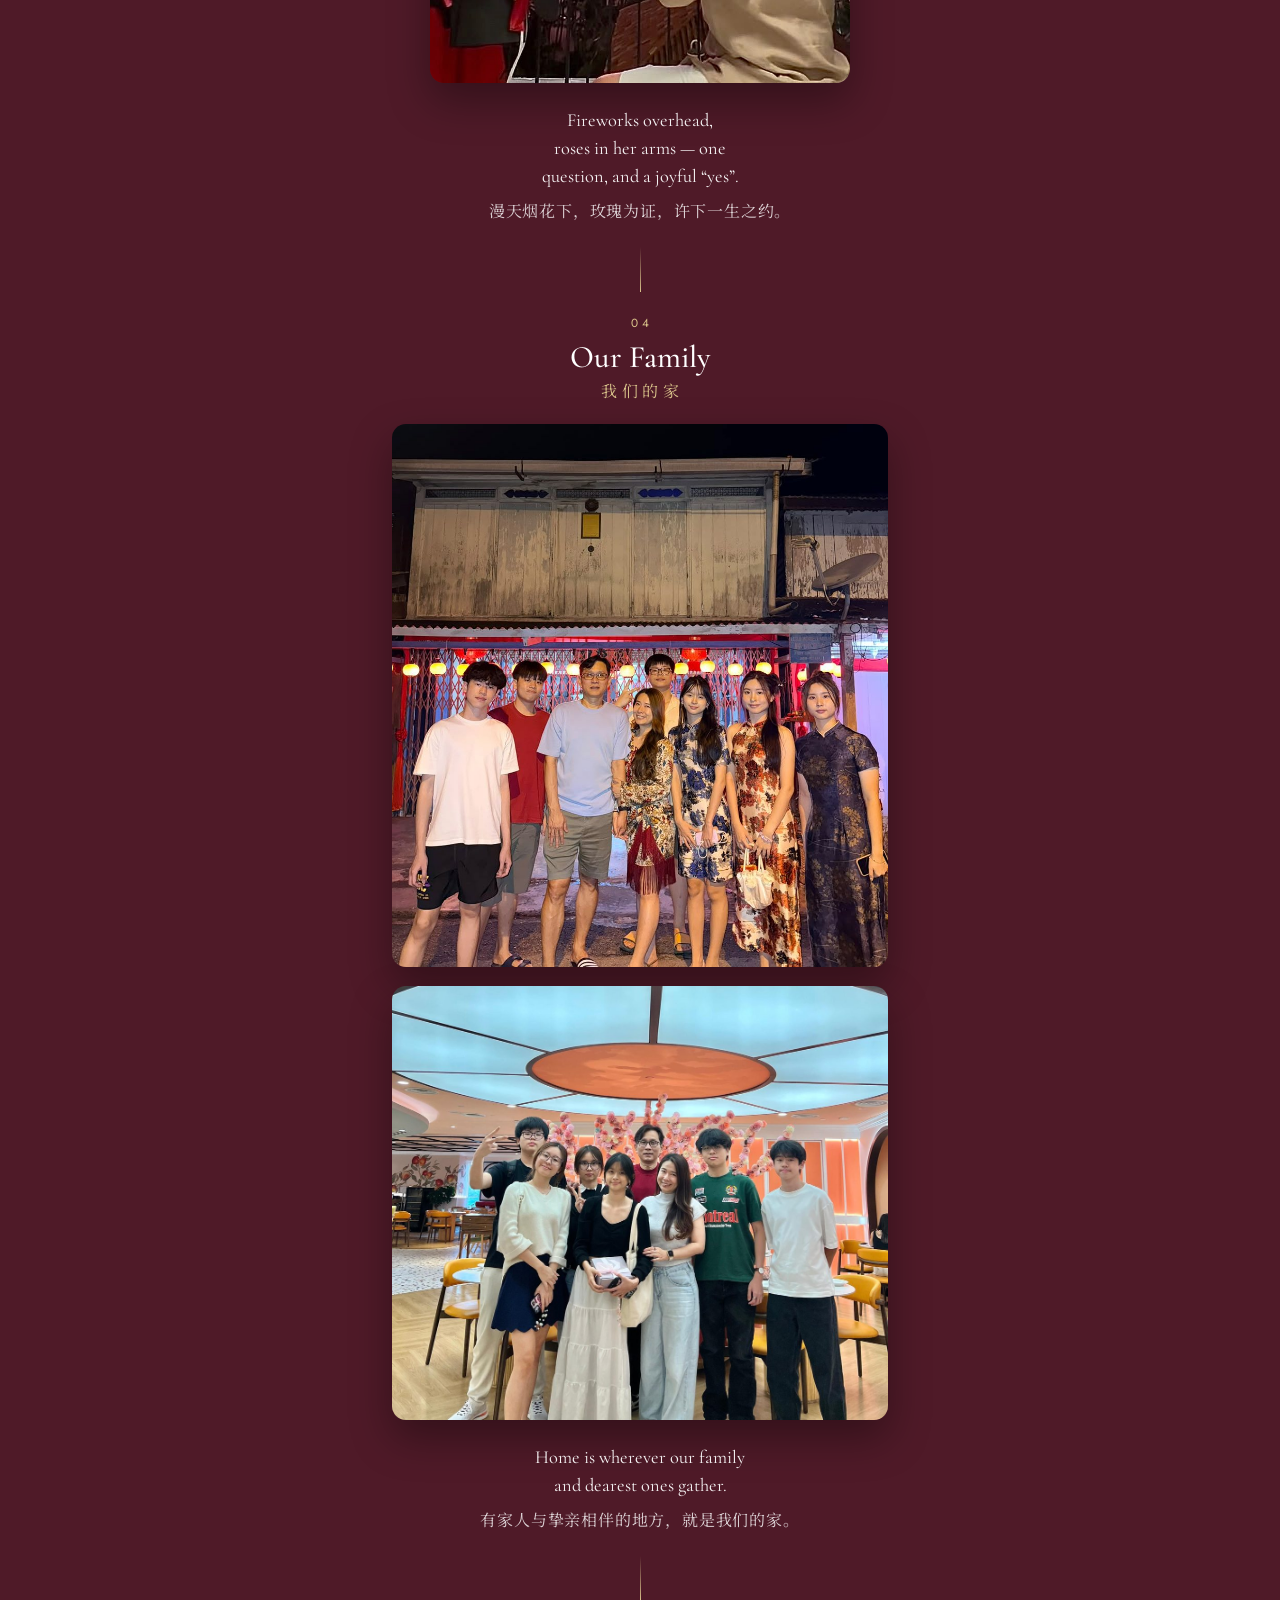
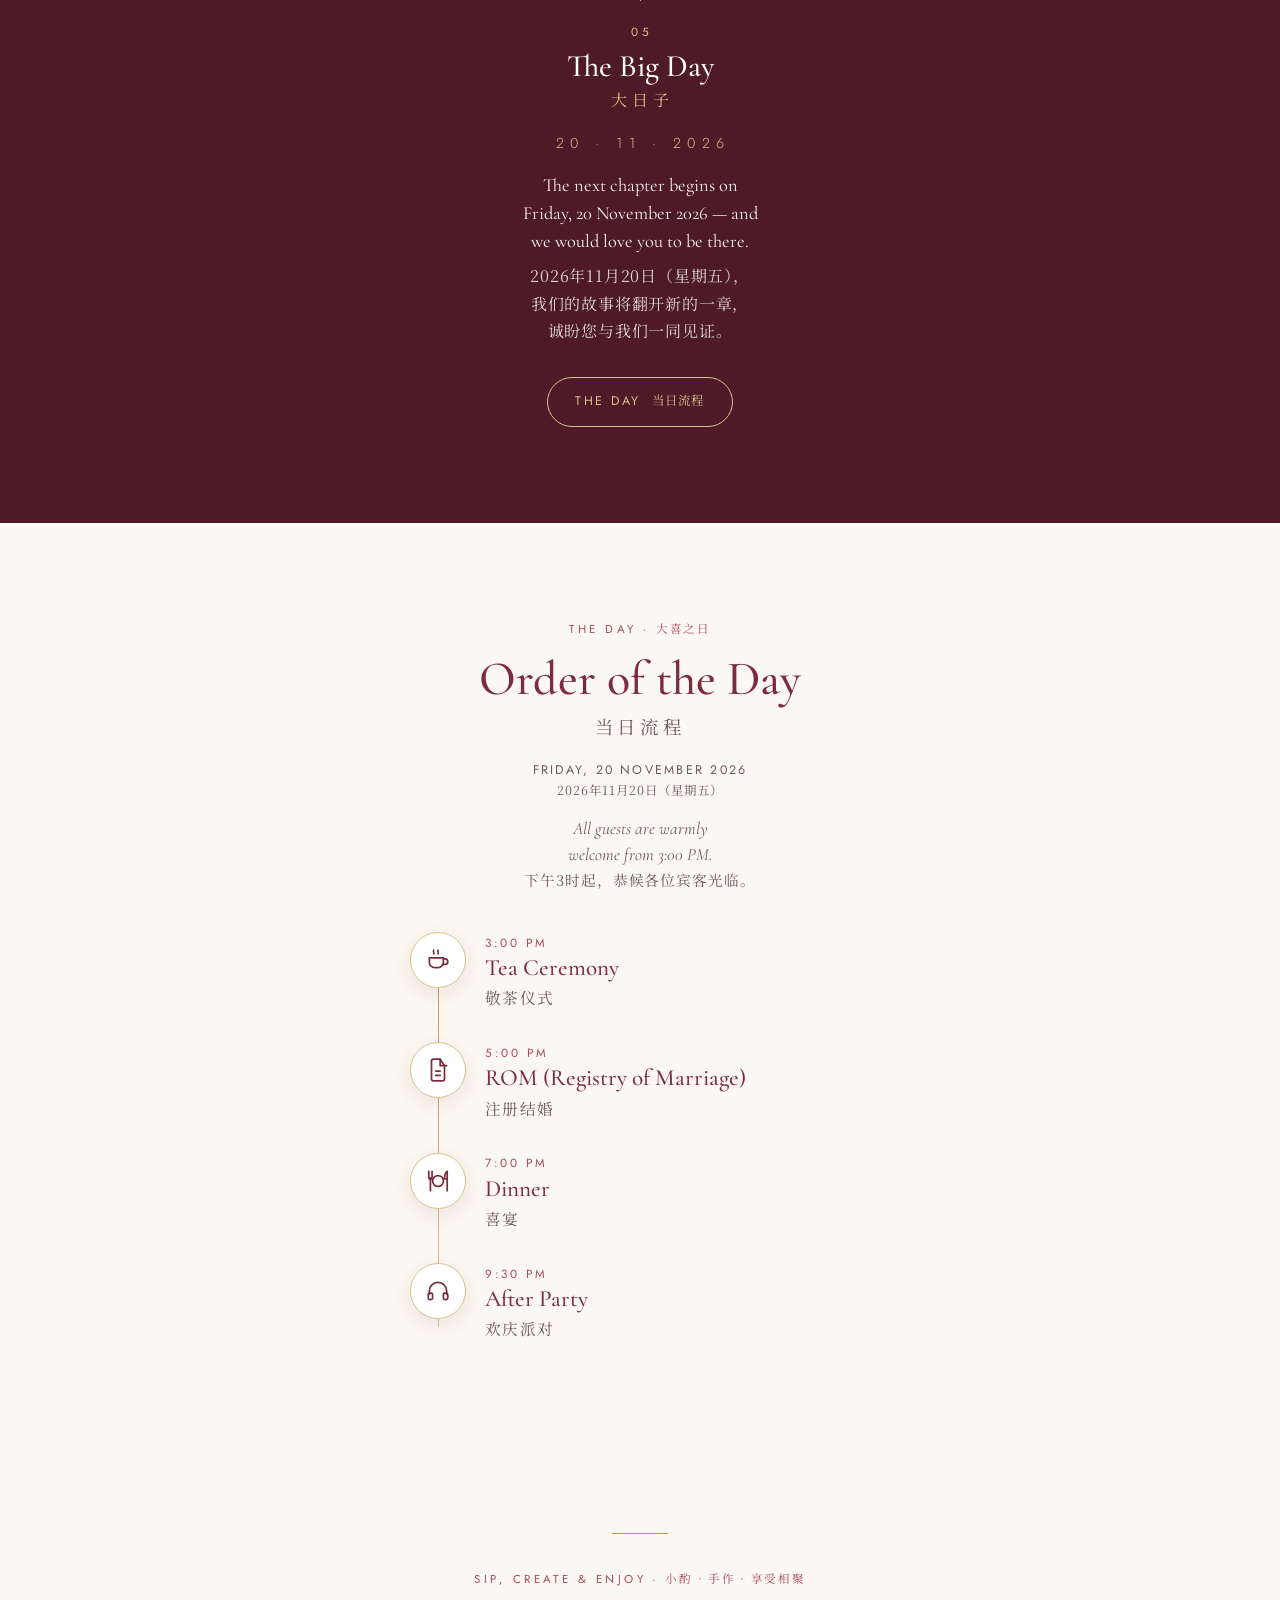
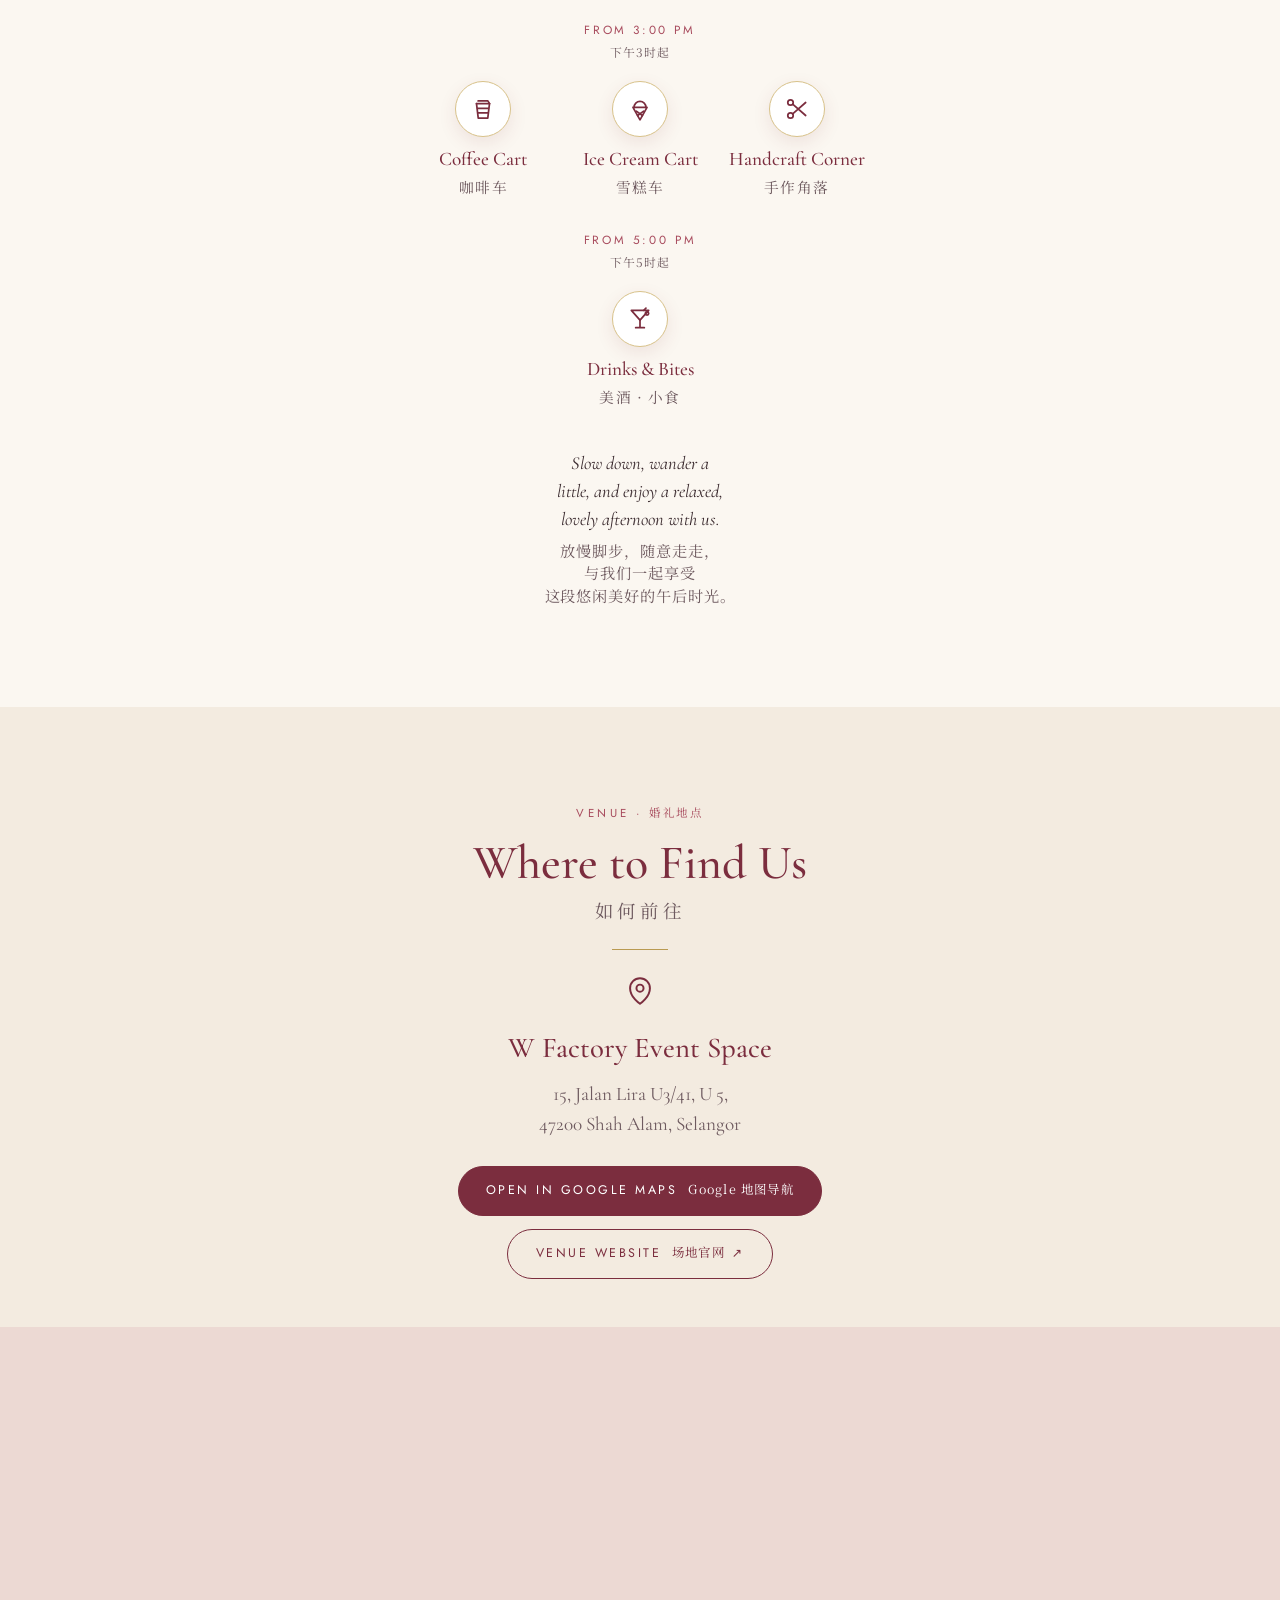
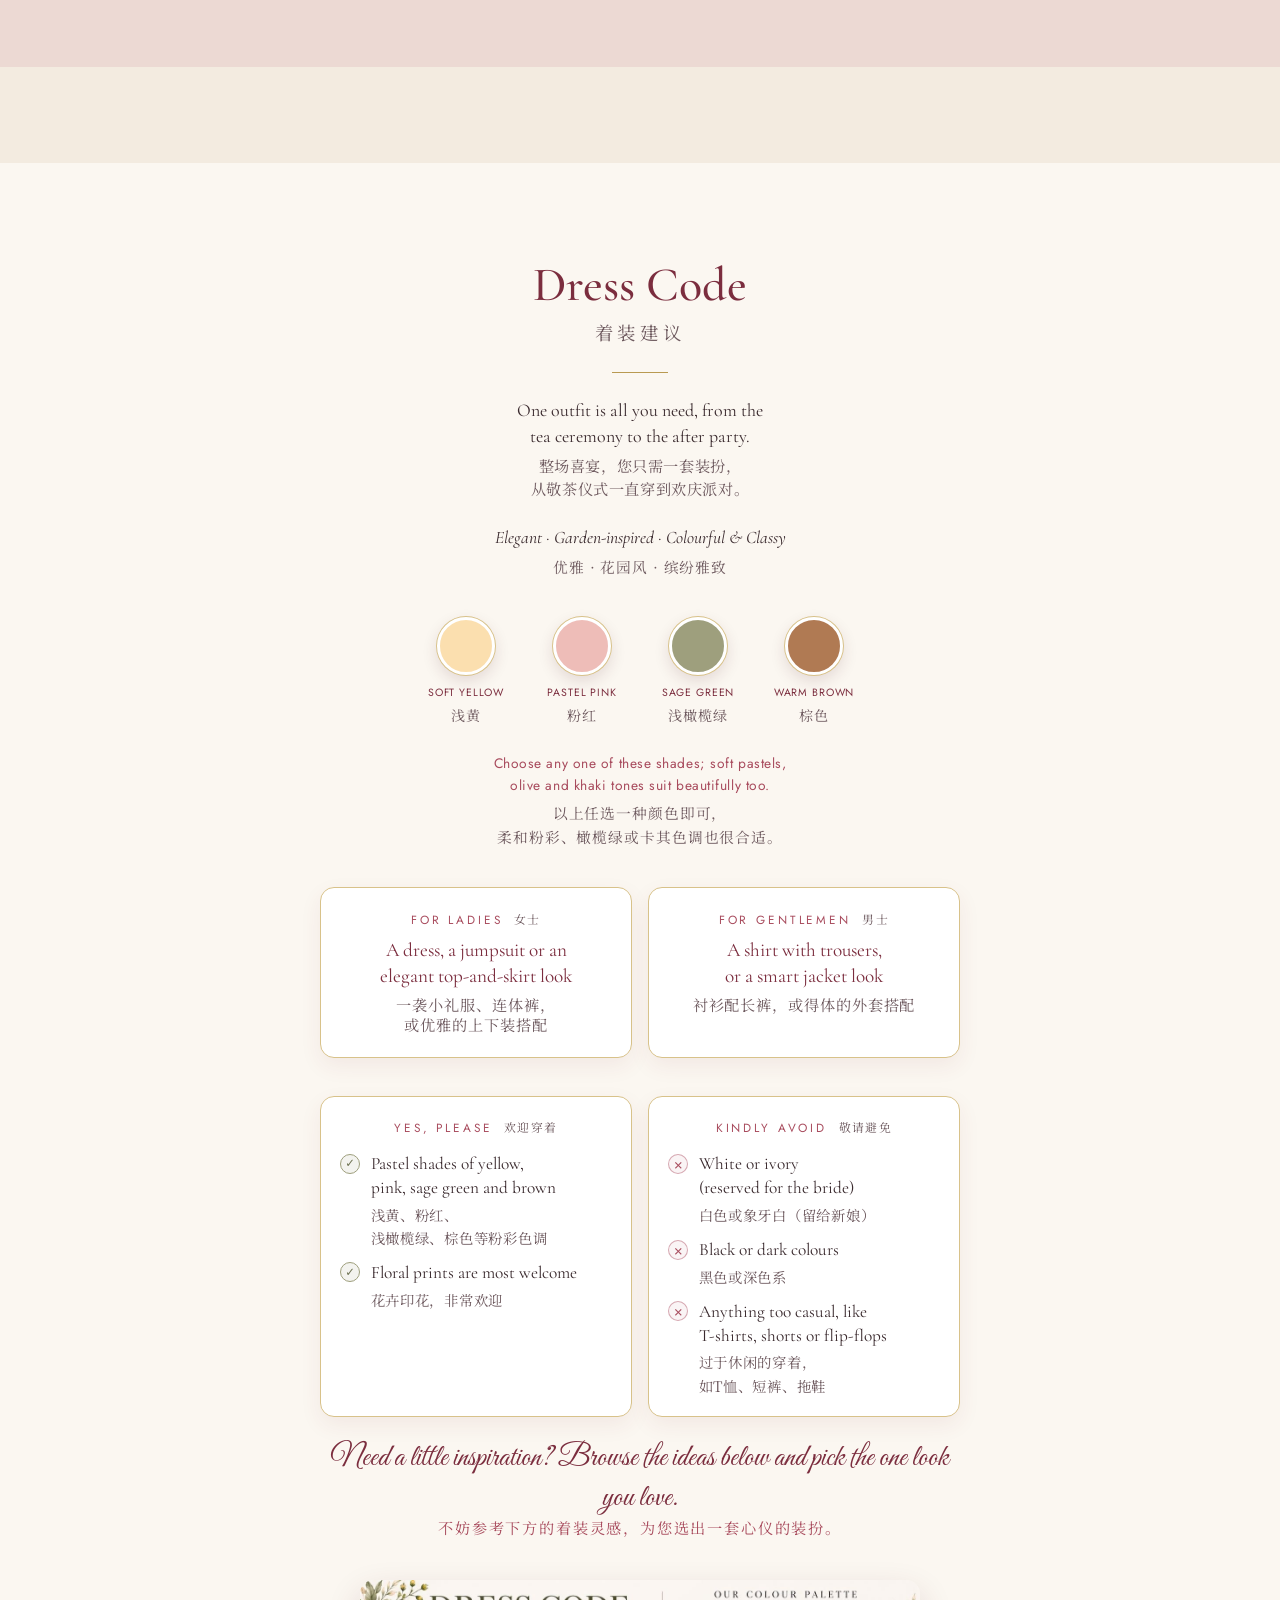
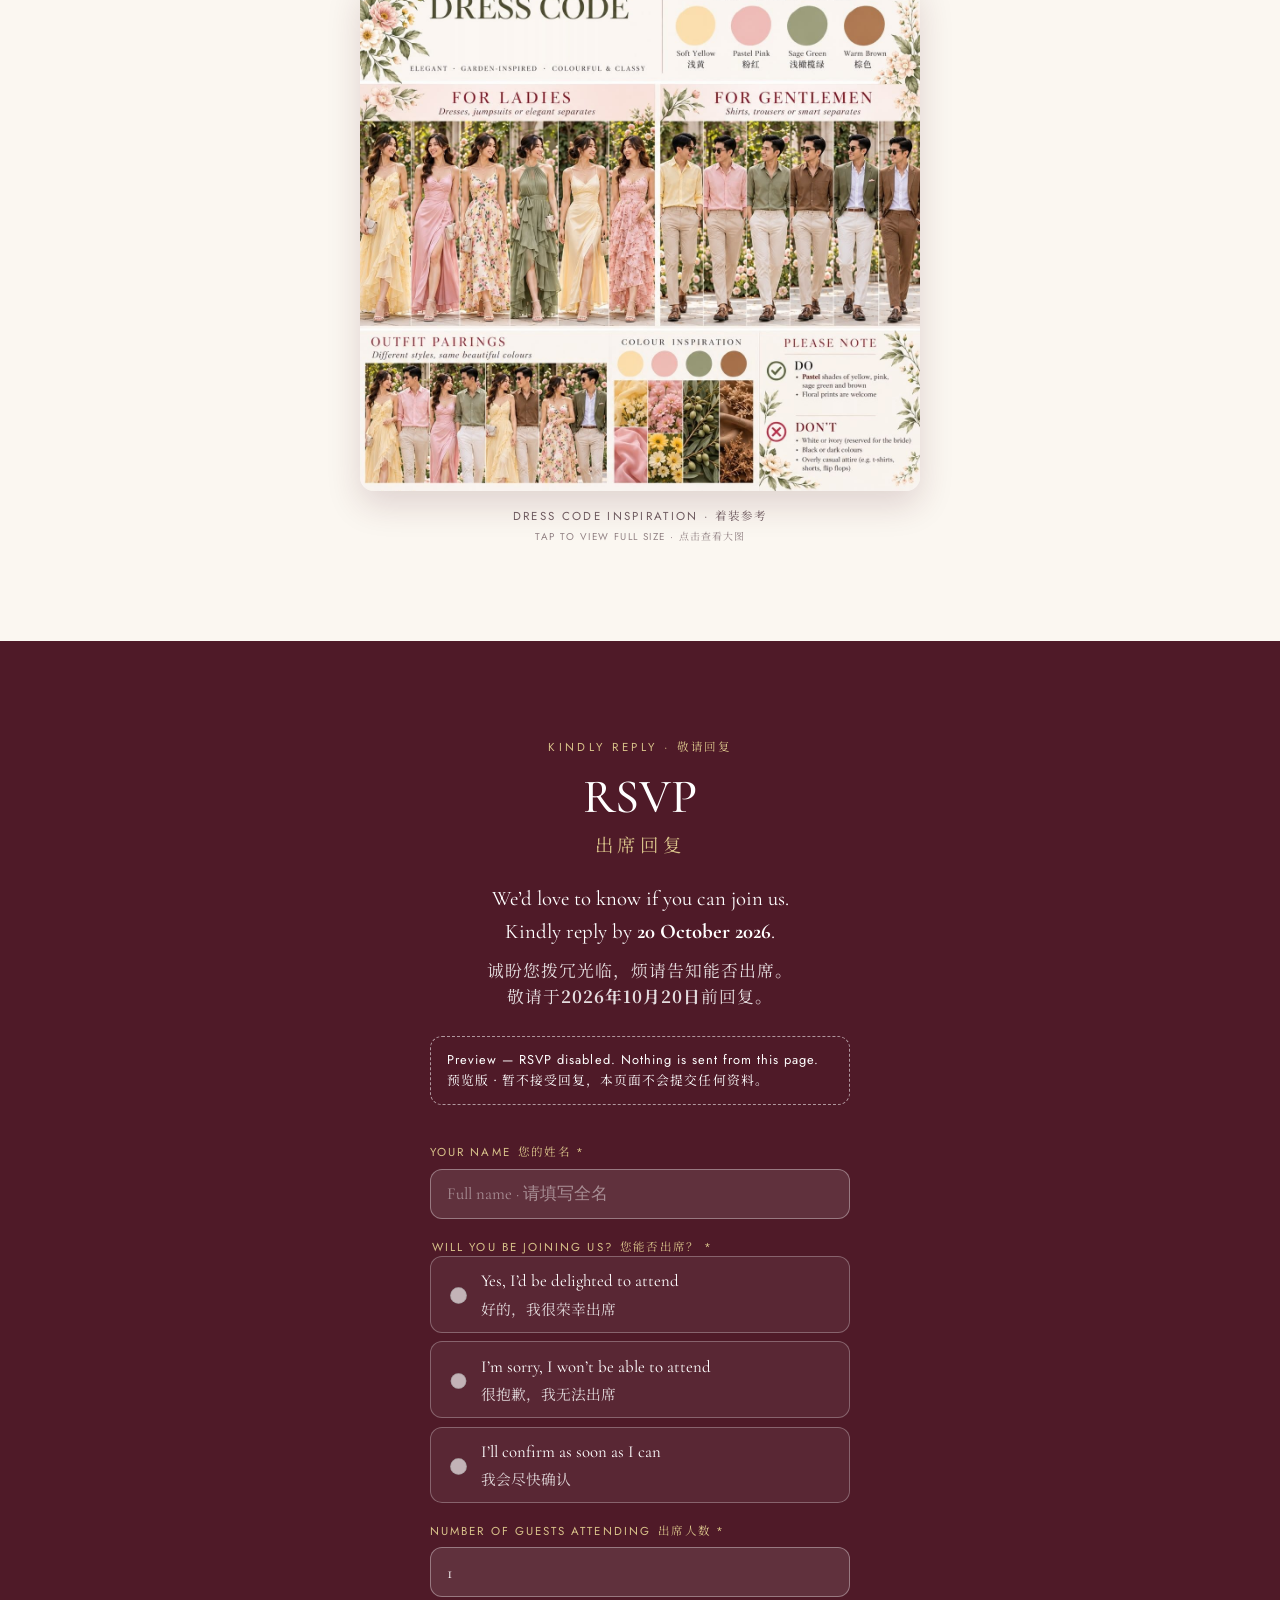
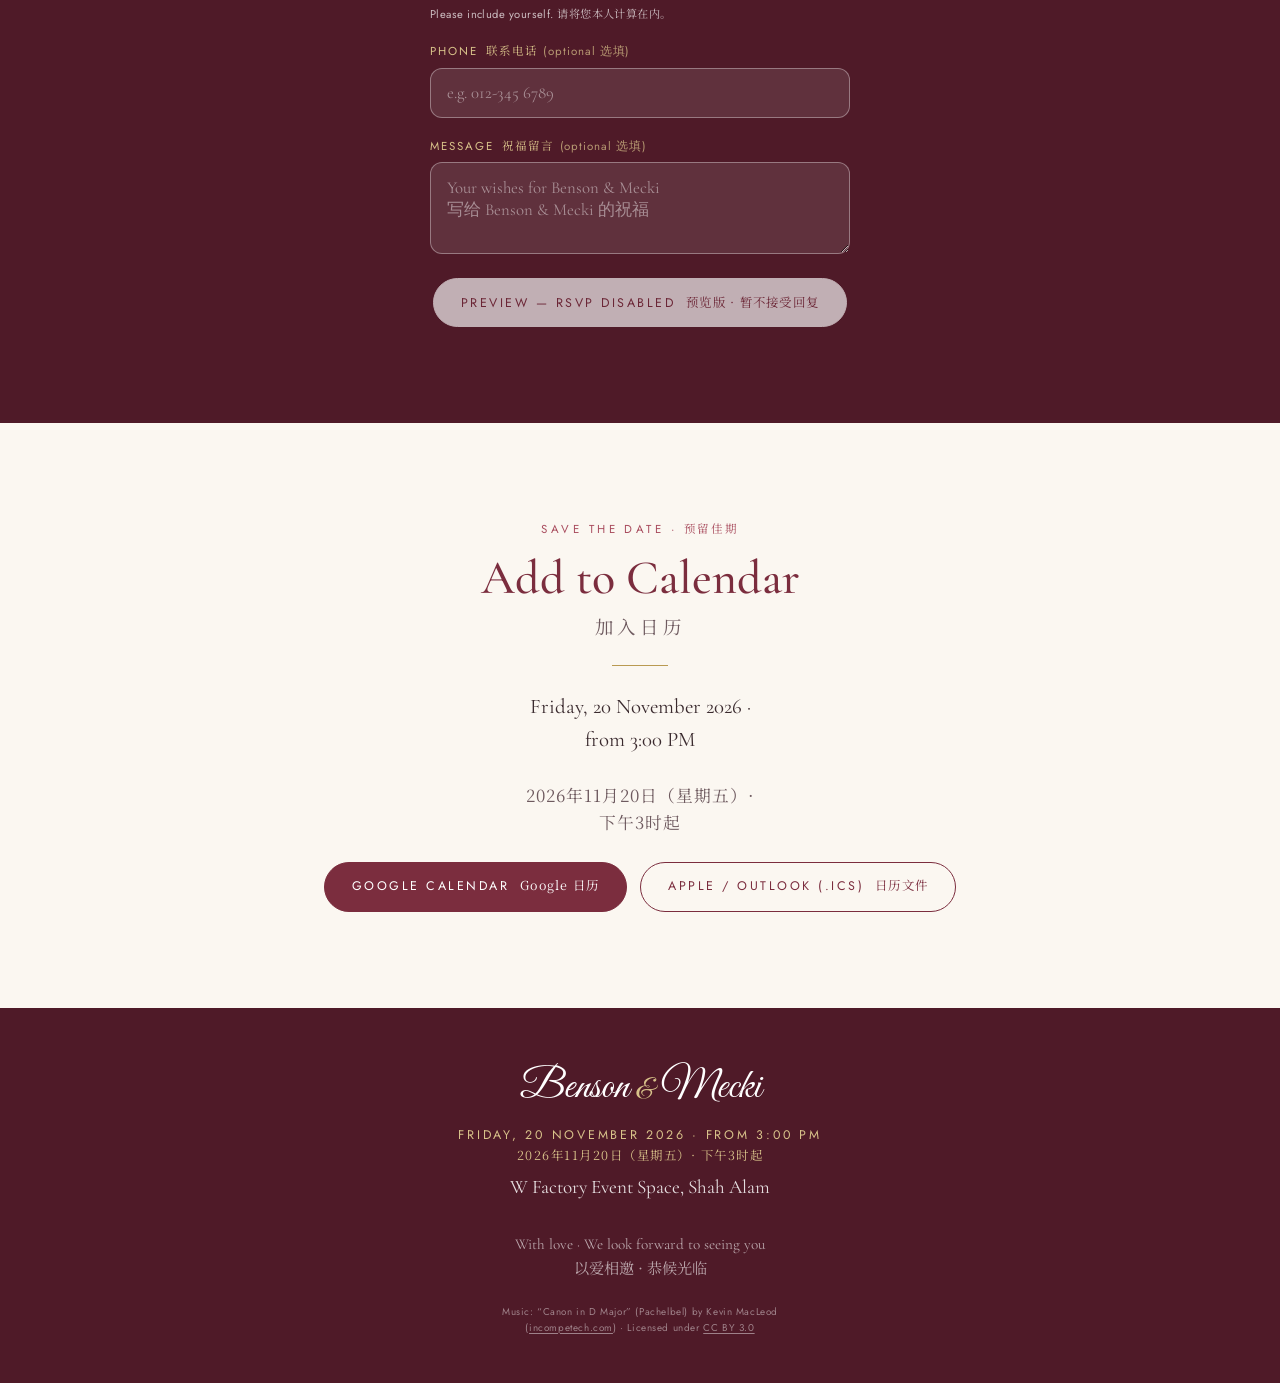
==== commit 7239277b: "Preview: dress code infographic without cocktail wording (PR); noindex, RSVP disabled; live page unc" ====
--- a/preview/index.html
+++ b/preview/index.html
@@ -287,10 +287,10 @@
     <!-- 8b. DRESS CODE -->
     <section class="section dresscode" id="dresscode" aria-labelledby="dresscodeTitle">
       <div class="section__inner">
-        <p class="eyebrow reveal">Dress Code · <span lang="zh-Hans">着装建议</span></p>
-        <h2 class="title reveal" id="dresscodeTitle">Cocktail Attire</h2>
-        <p class="title-cn reveal" lang="zh-Hans">鸡尾酒会着装</p>
+        <h2 class="title reveal" id="dresscodeTitle">Dress Code</h2>
+        <p class="title-cn reveal" lang="zh-Hans">着装建议</p>
         <span class="rule reveal" aria-hidden="true"></span>
+        <p class="dc__one reveal">One outfit is all you need, from the tea ceremony to the after party.<br /><span lang="zh-Hans"><span class="ph">整场喜宴，</span><wbr /><span class="ph">您只需一套装扮，</span><wbr /><span class="ph">从敬茶仪式一直穿到欢庆派对。</span></span></p>
         <p class="dc__tagline reveal"><span class="dc__nw">Elegant ·</span> <span class="dc__nw">Garden-inspired ·</span> <span class="dc__nw">Colourful &amp; Classy</span><br /><span lang="zh-Hans">优雅 · 花园风 · 缤纷雅致</span></p>
 
         <ul class="dc__palette reveal" aria-label="Suggested colours 建议色系">
@@ -299,18 +299,18 @@
           <li class="dc__colour"><span class="dc__swatch" style="--swatch:#9E9F7D" aria-hidden="true"></span><span class="dc__name">Sage Green</span><span class="dc__cn" lang="zh-Hans">浅橄榄绿</span></li>
           <li class="dc__colour"><span class="dc__swatch" style="--swatch:#B07A53" aria-hidden="true"></span><span class="dc__name">Warm Brown</span><span class="dc__cn" lang="zh-Hans">棕色</span></li>
         </ul>
-        <p class="dc__tones reveal">Soft tones · Pastels · Olive · Khaki<br /><span lang="zh-Hans">柔和色系 · 粉彩 · 橄榄绿 · 卡其</span></p>
+        <p class="dc__tones reveal">Choose any one of these shades; soft pastels, olive and khaki tones suit beautifully too.<br /><span lang="zh-Hans"><span class="ph">以上任选一种颜色即可，</span><wbr /><span class="ph">柔和粉彩、橄榄绿</span><span class="ph">或卡其色调也很合适。</span></span></p>
 
         <div class="dc__guide reveal">
           <div class="dc__card">
             <h3 class="dc__who">For Ladies <span lang="zh-Hans">女士</span></h3>
-            <p>Dresses, jumpsuits or elegant separates</p>
-            <p class="dc__card-cn" lang="zh-Hans"><span class="ph">小礼服、连体裤</span><span class="ph">或优雅搭配</span></p>
+            <p>A dress, a jumpsuit or an elegant top-and-skirt look</p>
+            <p class="dc__card-cn" lang="zh-Hans"><span class="ph">一袭小礼服、连体裤，</span><span class="ph">或优雅的上下装搭配</span></p>
           </div>
           <div class="dc__card">
             <h3 class="dc__who">For Gentlemen <span lang="zh-Hans">男士</span></h3>
-            <p>Shirts, trousers or smart separates</p>
-            <p class="dc__card-cn" lang="zh-Hans"><span class="ph">衬衫、长裤</span><span class="ph">或得体搭配</span></p>
+            <p>A shirt with trousers, or a smart jacket look</p>
+            <p class="dc__card-cn" lang="zh-Hans"><span class="ph">衬衫配长裤，</span><span class="ph">或得体的外套搭配</span></p>
           </div>
         </div>
 
@@ -318,7 +318,6 @@
           <div class="dc__list dc__list--do">
             <h3 class="dc__who">Yes, Please <span lang="zh-Hans">欢迎穿着</span></h3>
             <ul>
-              <li>Cocktail attire<span class="dc__li-cn" lang="zh-Hans">鸡尾酒会着装</span></li>
               <li>Pastel shades of yellow, pink, <span class="dc__nw">sage green</span> and brown<span class="dc__li-cn" lang="zh-Hans"><span class="ph">浅黄、粉红、</span><span class="ph">浅橄榄绿、棕色</span><span class="ph">等粉彩色调</span></span></li>
               <li>Floral prints are most welcome<span class="dc__li-cn" lang="zh-Hans">花卉印花，非常欢迎</span></li>
             </ul>
@@ -332,11 +331,11 @@
             </ul>
           </div>
         </div>
-        <p class="dc__fun reveal">Most of all, be yourself and have fun! <span lang="zh-Hans">最重要的是，自在做自己，尽兴而归！</span></p>
+        <p class="dc__fun reveal">Need a little inspiration? Browse the ideas below and pick the one look you love. <span lang="zh-Hans"><span class="ph">不妨参考下方的着装灵感，</span><wbr /><span class="ph">为您选出一套心仪的装扮。</span></span></p>
 
         <figure class="dc__figure reveal">
-          <a href="assets/dress-code/dress-code-guide-v2.jpg" target="_blank" rel="noopener" aria-label="Open the dress code guide at full size 查看大图">
-            <img src="assets/dress-code/dress-code-guide-v2.jpg" alt="Dress code guide: cocktail attire in soft yellow, pastel pink, sage green and warm brown, with outfit ideas for ladies and gentlemen" loading="lazy" decoding="async" width="1280" height="1170" />
+          <a href="assets/dress-code/dress-code-guide-v3.jpg" target="_blank" rel="noopener" aria-label="Open the dress code guide at full size 查看大图">
+            <img src="assets/dress-code/dress-code-guide-v3.jpg" alt="Dress code guide: outfits in soft yellow, pastel pink, sage green and warm brown, with outfit ideas for ladies and gentlemen" loading="lazy" decoding="async" width="1280" height="1170" />
           </a>
           <figcaption>Dress code inspiration · <span lang="zh-Hans">着装参考</span><small>Tap to view full size · <span lang="zh-Hans">点击查看大图</span></small></figcaption>
         </figure>
--- a/preview/styles.css
+++ b/preview/styles.css
@@ -117,6 +117,8 @@
 
 /* ---------- hero ---------- */
 .hero {
+  /* mobile rings photo geometry; --rb (text block height) and --rw/--side are refined by script.js */
+  --rw: max(100vw, 470px); --rh: calc(var(--rw) * 0.9035); --rb: 296px; --side: -20px;
   position: relative;
   min-height: 100vh;
   min-height: max(100svh, 720px);
@@ -130,15 +132,20 @@
   background-color: var(--burgundy-deep);
   background-image: url("assets/photos/hero-rings.jpg");
   background-repeat: no-repeat;
-  background-size: max(100%, 440px) auto;
-  background-position: center top;
+  /* mobile: rings sit just above the names/date block (text is bottom-anchored, ~290px tall) */
+  background-size: var(--rw) auto;
+  background-position: center bottom var(--rb);
   animation: kenburns 18s ease-out both;
 }
 @keyframes kenburns { from { transform: scale(1.06); } to { transform: scale(1); } }
 .hero__shade {
   position: absolute; inset: 0;
-  /* light rings photo: soft top tint for the logo/menu, clear rings, then burgundy right where the photo ends */
-  background: linear-gradient(180deg, rgba(40,12,20,0.35) 0%, rgba(40,12,20,0) 9%, rgba(79,26,40,0) calc(max(100vw, 440px) * 0.70), rgba(79,26,40,0.9) calc(max(100vw, 440px) * 0.86), var(--burgundy-deep) calc(max(100vw, 440px) * 0.90), var(--burgundy-deep) 100%);
+  /* light rings photo: soft top tint for the logo/menu; burgundy above the photo fading in at its top edge;
+     clear rings; burgundy again right where the photo ends, under the names/date */
+  background:
+    linear-gradient(180deg, rgba(40,12,20,0.35) 0%, rgba(40,12,20,0) 9%),
+    linear-gradient(90deg, var(--burgundy-deep) 0%, var(--burgundy-deep) var(--side), rgba(79,26,40,0) calc(var(--side) + 20px), rgba(79,26,40,0) calc(100% - var(--side) - 20px), var(--burgundy-deep) calc(100% - var(--side)), var(--burgundy-deep) 100%),
+    linear-gradient(180deg, var(--burgundy-deep) 0%, var(--burgundy-deep) calc(100% - var(--rb) - var(--rh)), rgba(79,26,40,0) calc(100% - var(--rb) - var(--rh) + 36px), rgba(79,26,40,0) calc(100% - var(--rb) - var(--rh) * 0.16), rgba(79,26,40,0.9) calc(100% - var(--rb) - var(--rh) * 0.03), var(--burgundy-deep) calc(100% - var(--rb)), var(--burgundy-deep) 100%);
 }
 .hero__text { position: relative; z-index: 1; width: 100%; padding: 0 var(--gutter) 4.5rem; }
 .hero__date { margin: 0; font-family: var(--sans); font-size: 0.8rem; font-weight: 300; letter-spacing: 0.45em; padding-left: 0.45em; color: var(--gold-soft); }
@@ -273,6 +280,8 @@
 /* ---------- dress code ---------- */
 .dresscode { background: var(--ivory); }
 .dc__tagline { margin: 0 auto; max-width: 40rem; text-wrap: balance; font-size: 1.1rem; font-style: italic; line-height: 1.5; color: var(--text); }
+.dc__one { margin: 0 auto 1.4rem; max-width: 26rem; font-size: 1.12rem; line-height: 1.5; color: var(--text); text-wrap: balance; }
+.dc__one [lang] { display: inline-block; margin-top: 0.3rem; font-size: 0.95rem; letter-spacing: 0.04em; color: var(--muted); }
 .dc__nw { white-space: nowrap; }
 .dc__tagline [lang], .dc__tones [lang] { display: inline-block; margin-top: 0.3rem; word-break: keep-all; font-style: normal; font-size: 0.92rem; letter-spacing: 0.06em; color: var(--muted); }
 .dc__palette { list-style: none; margin: 2.2rem auto 0; padding: 0; max-width: 460px; display: grid; grid-template-columns: repeat(4, minmax(0, 1fr)); gap: 0 0.25rem; }
@@ -281,7 +290,7 @@
 .dc__name { font-family: var(--sans); font-size: 0.66rem; letter-spacing: 0.08em; text-transform: uppercase; line-height: 1.4; color: var(--burgundy); text-wrap: balance; white-space: nowrap; }
 @media (max-width: 379px) { .dc__name { white-space: normal; min-height: 2.8em; } }
 .dc__cn { margin-top: 0.2rem; font-size: 0.88rem; letter-spacing: 0.08em; color: var(--muted); }
-.dc__tones { margin: 1.6rem auto 0; font-family: var(--sans); font-size: 0.72rem; letter-spacing: 0.18em; text-transform: uppercase; line-height: 1.6; color: var(--rose); }
+.dc__tones { margin: 1.6rem auto 0; max-width: 24rem; font-family: var(--sans); font-size: 0.86rem; letter-spacing: 0.04em; line-height: 1.6; color: var(--rose); text-wrap: balance; }
 .dc__tones [lang] { font-family: var(--cn); text-transform: none; }
 .dc__guide { margin: 2.4rem auto 0; max-width: 520px; display: grid; gap: 1rem; }
 .dc__card { padding: 1.4rem 1.2rem 1.3rem; border: 1px solid var(--gold-soft); border-radius: 14px; background: #fff; box-shadow: 0 8px 22px rgba(123,45,62,0.07); }
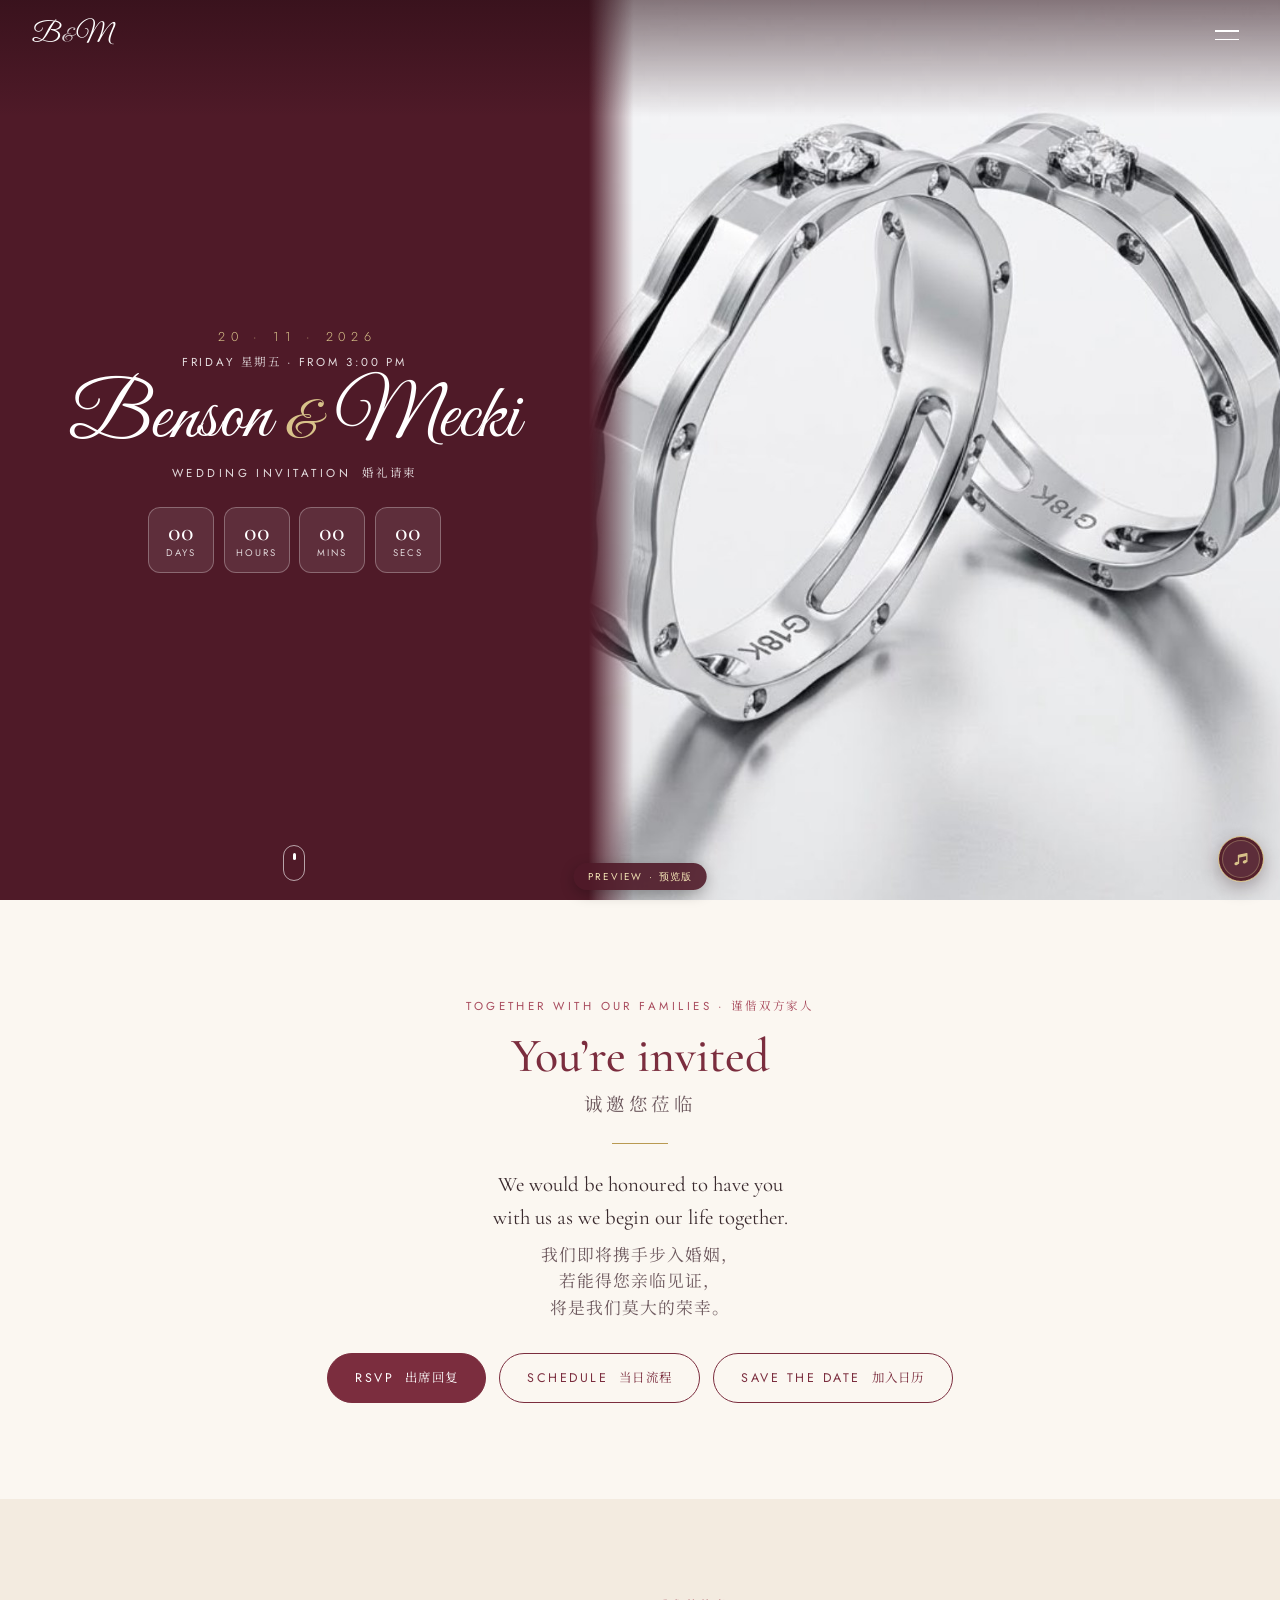
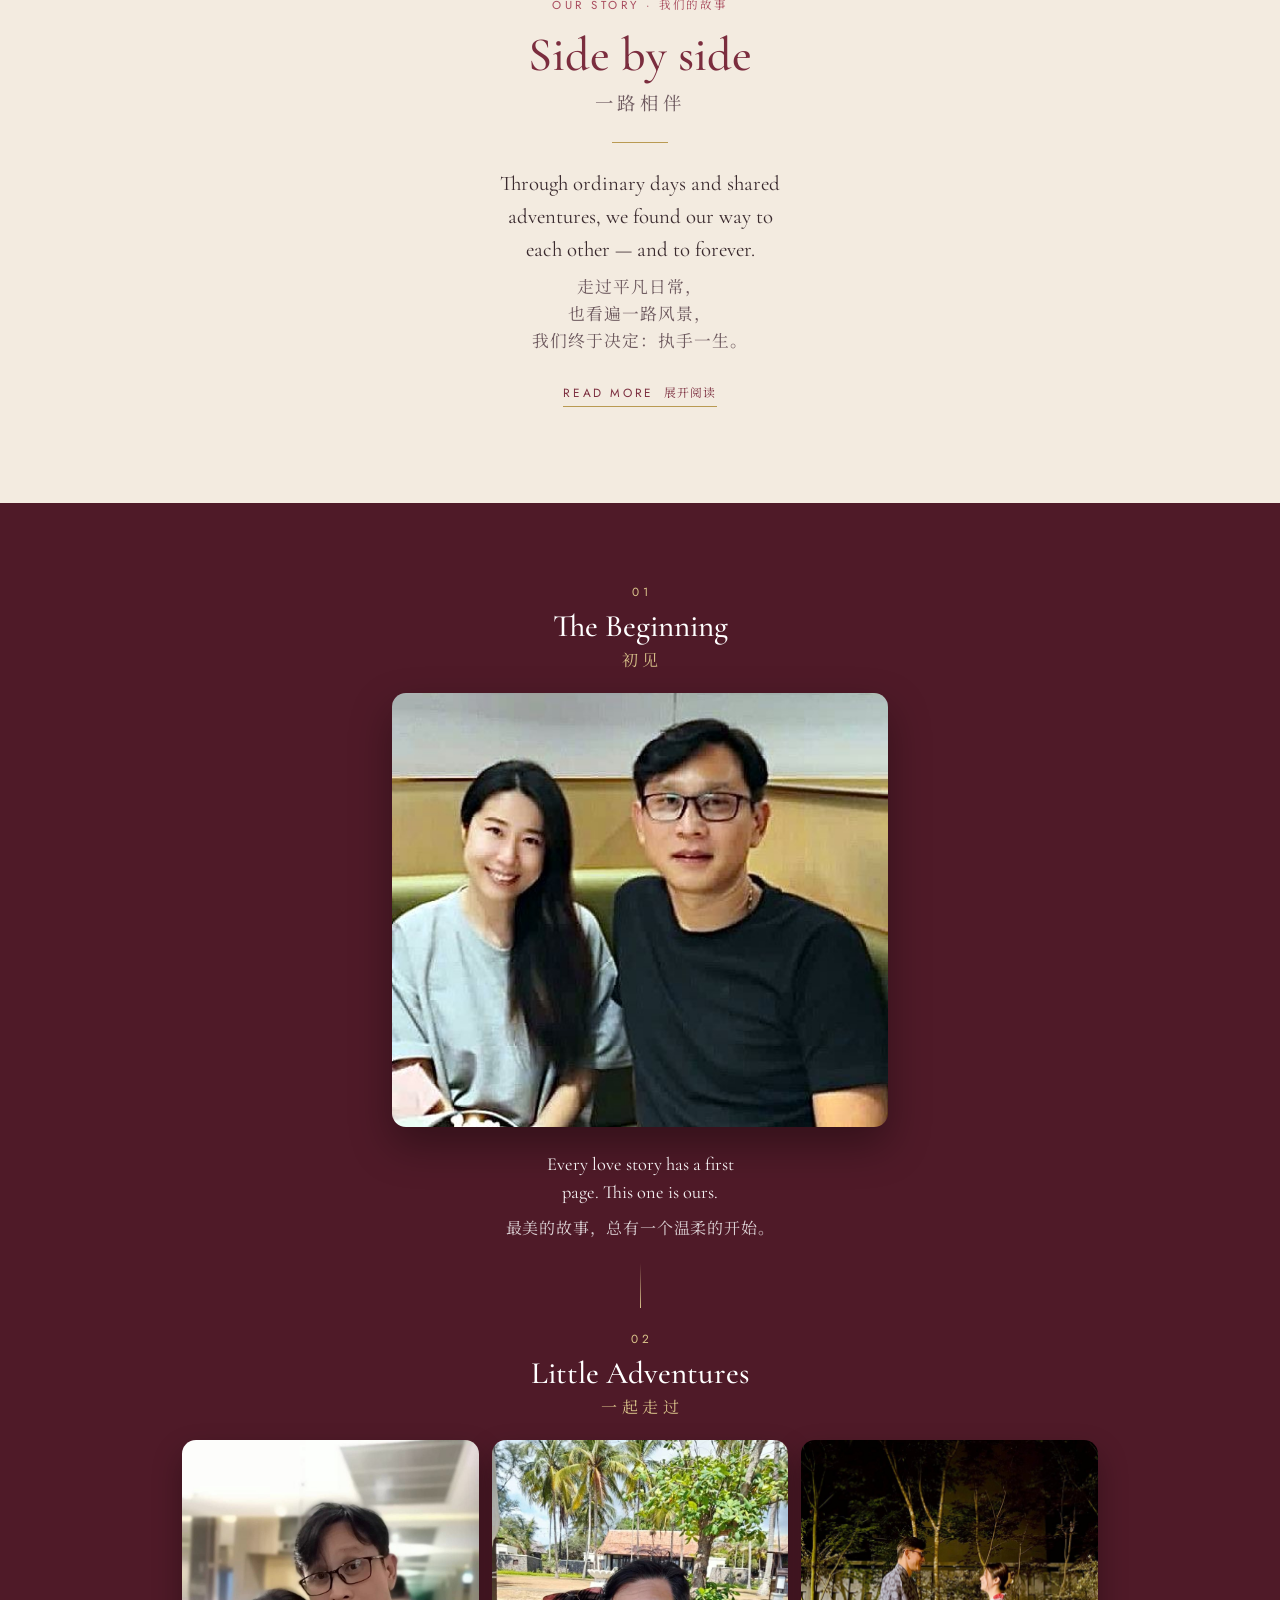
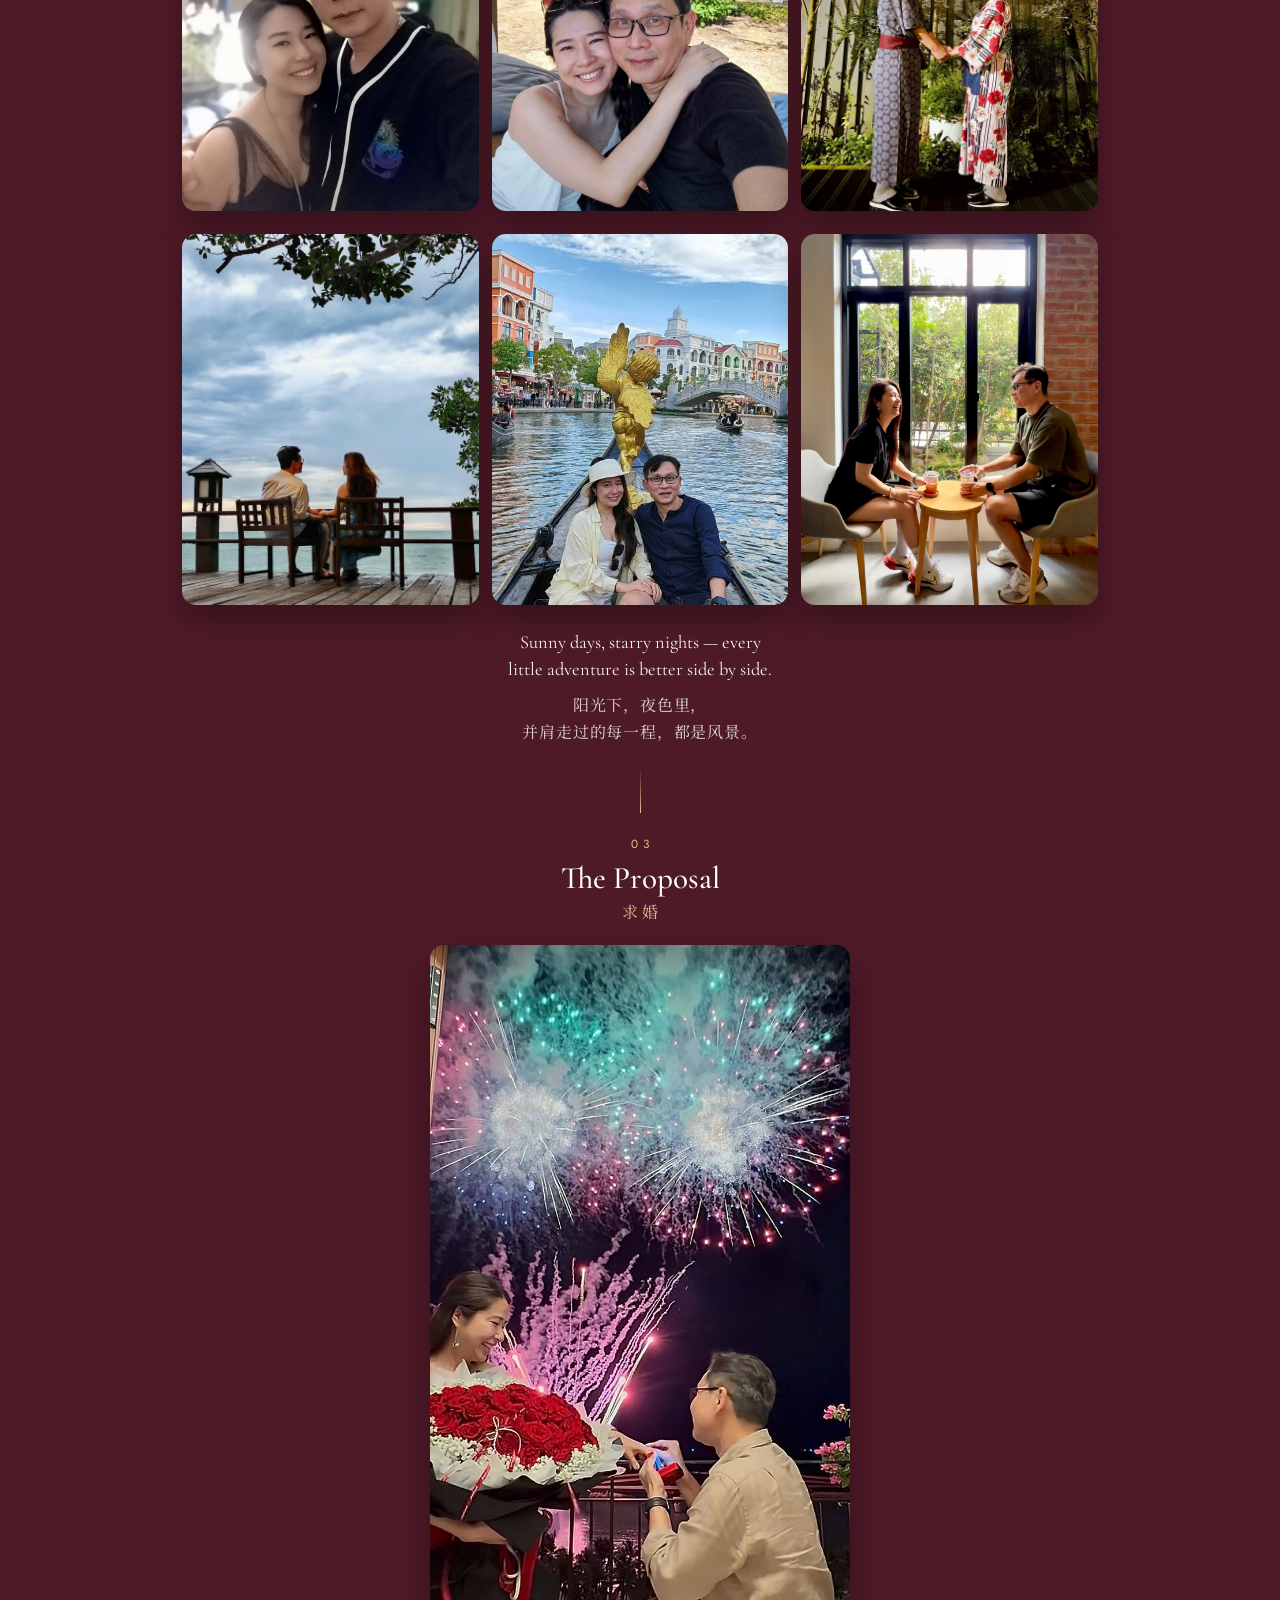
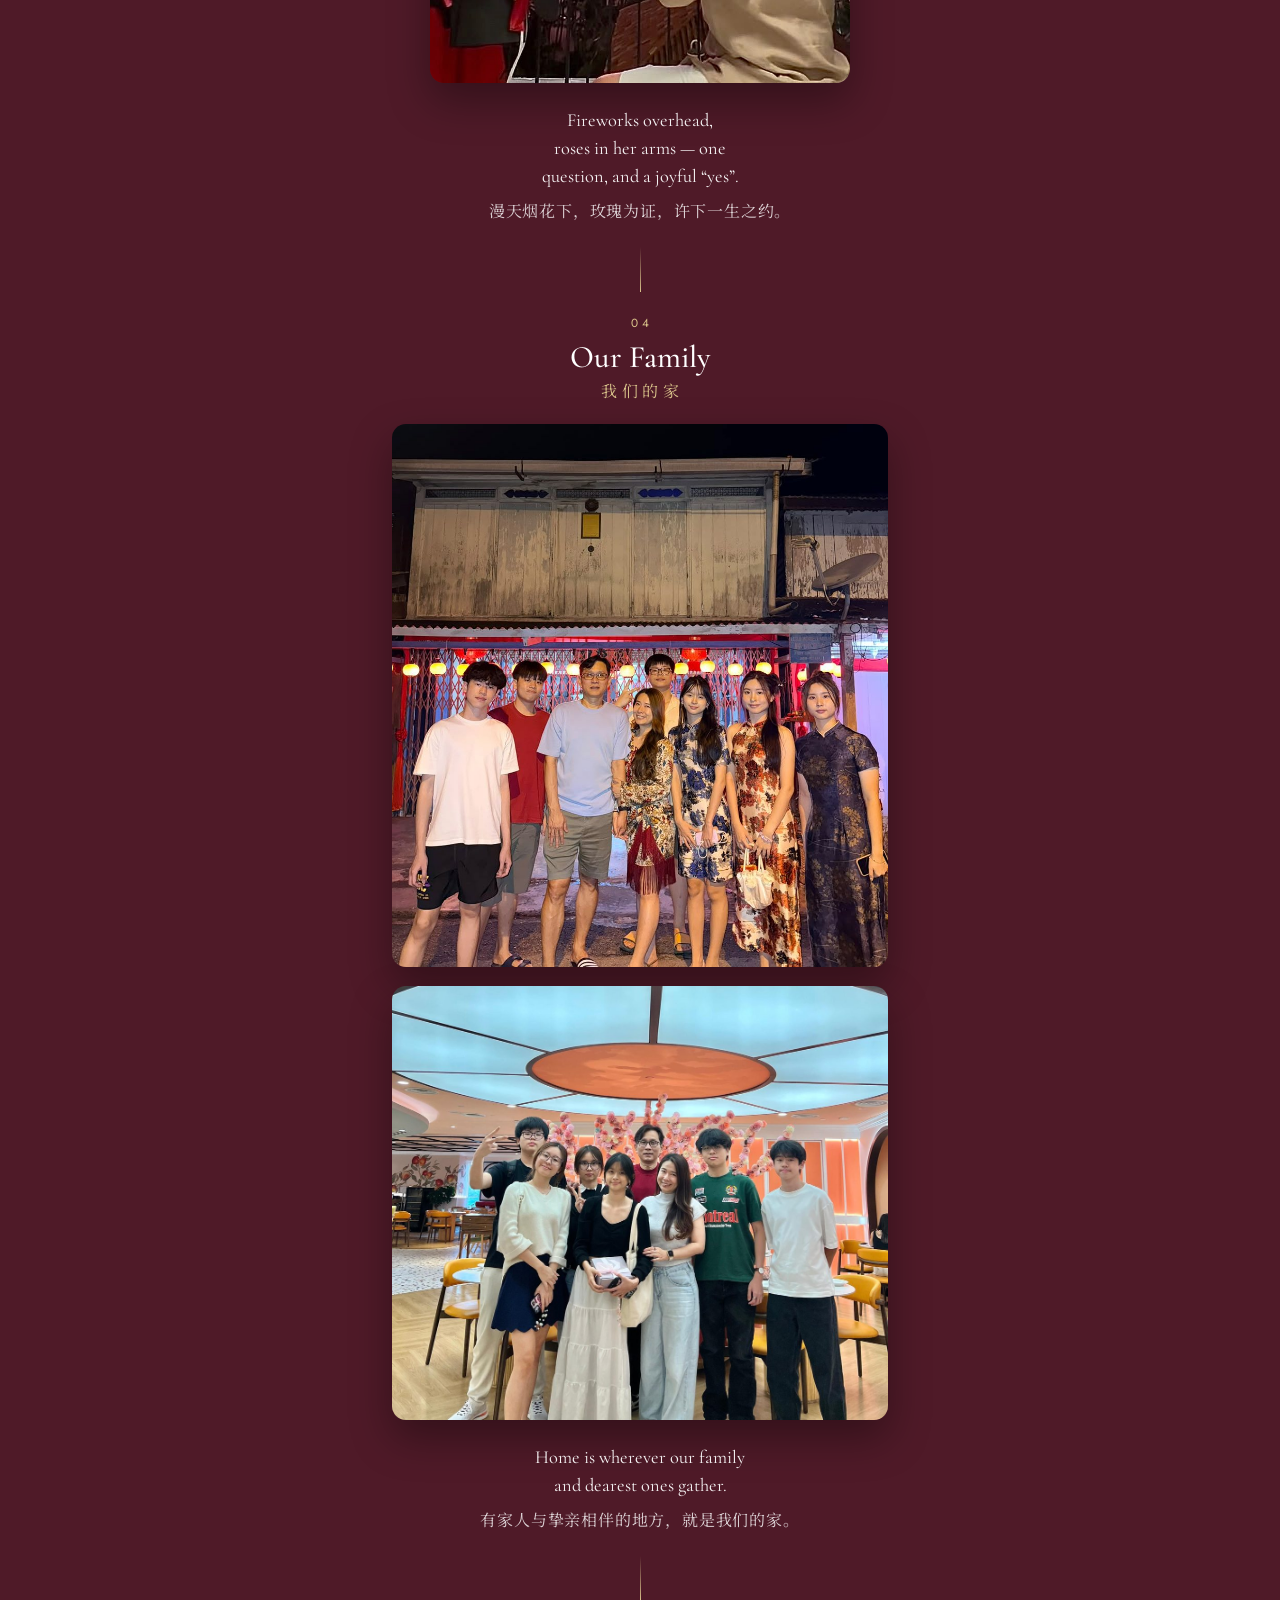
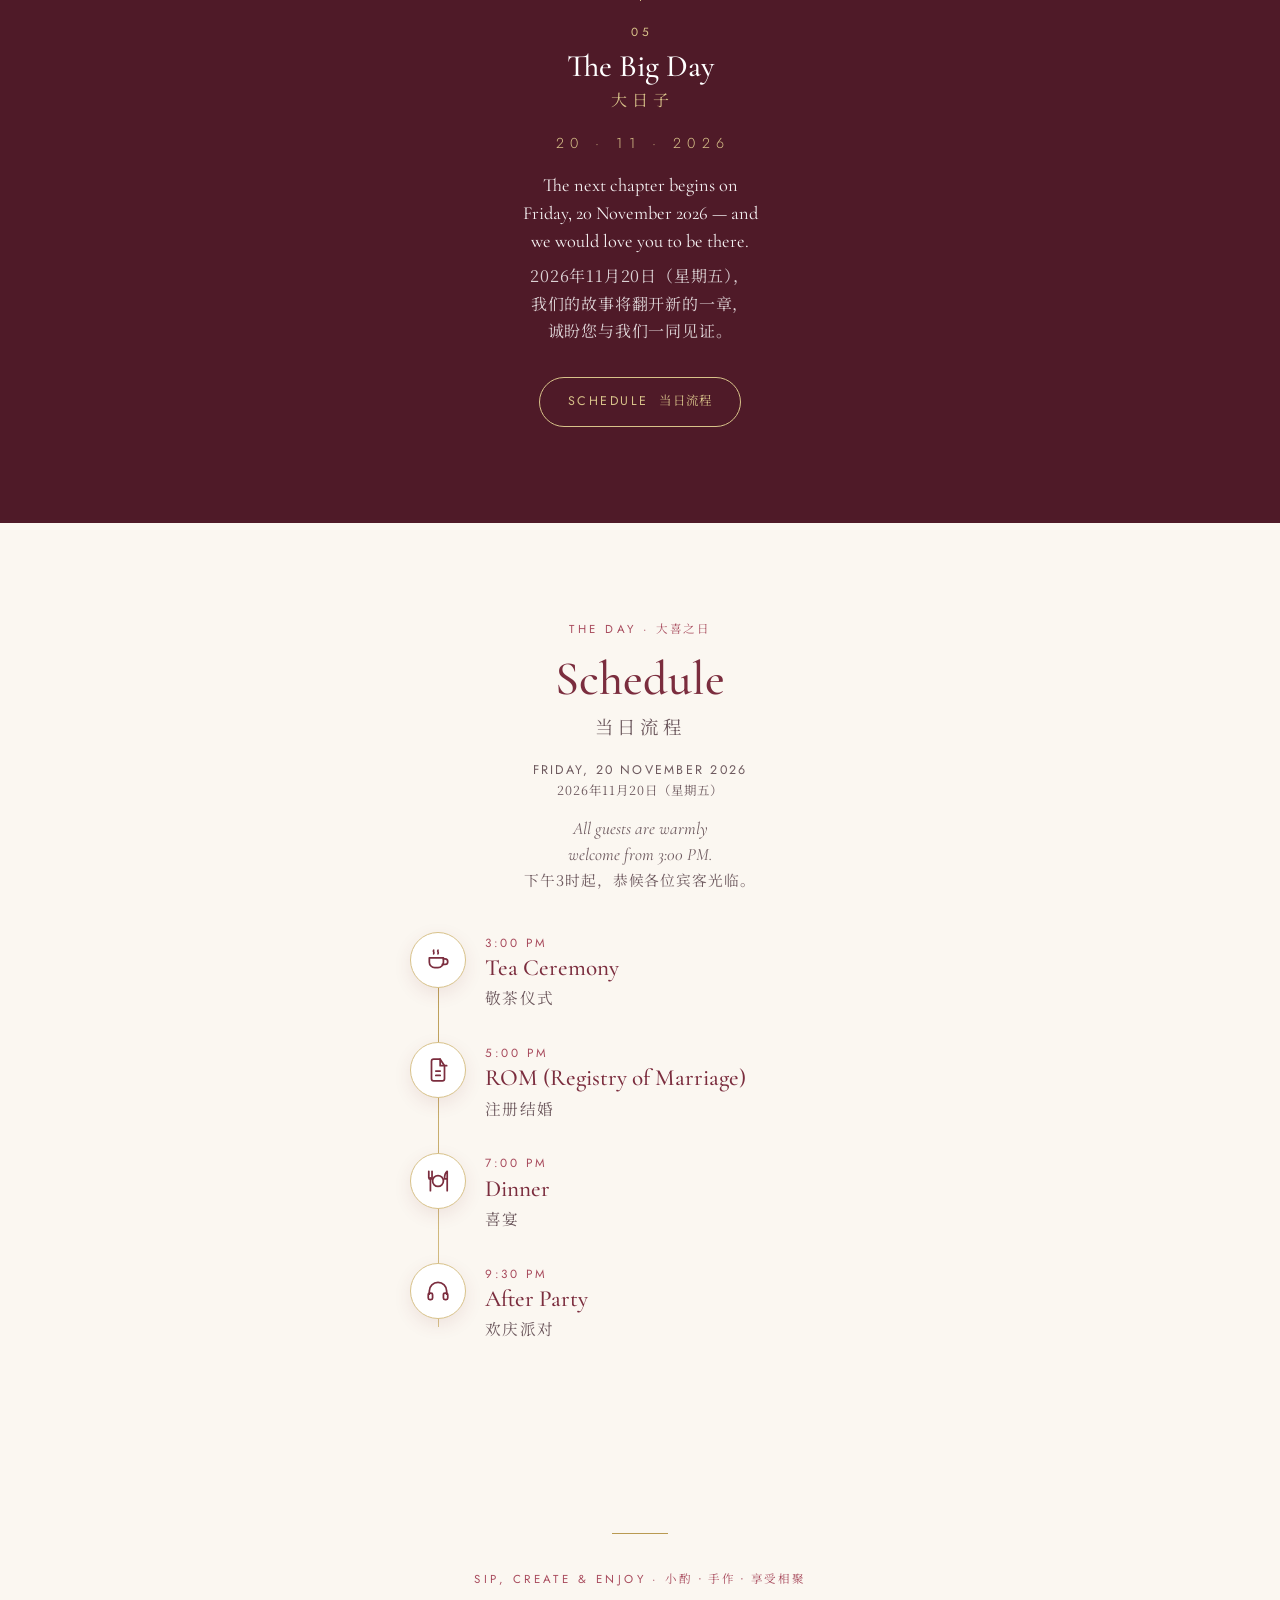
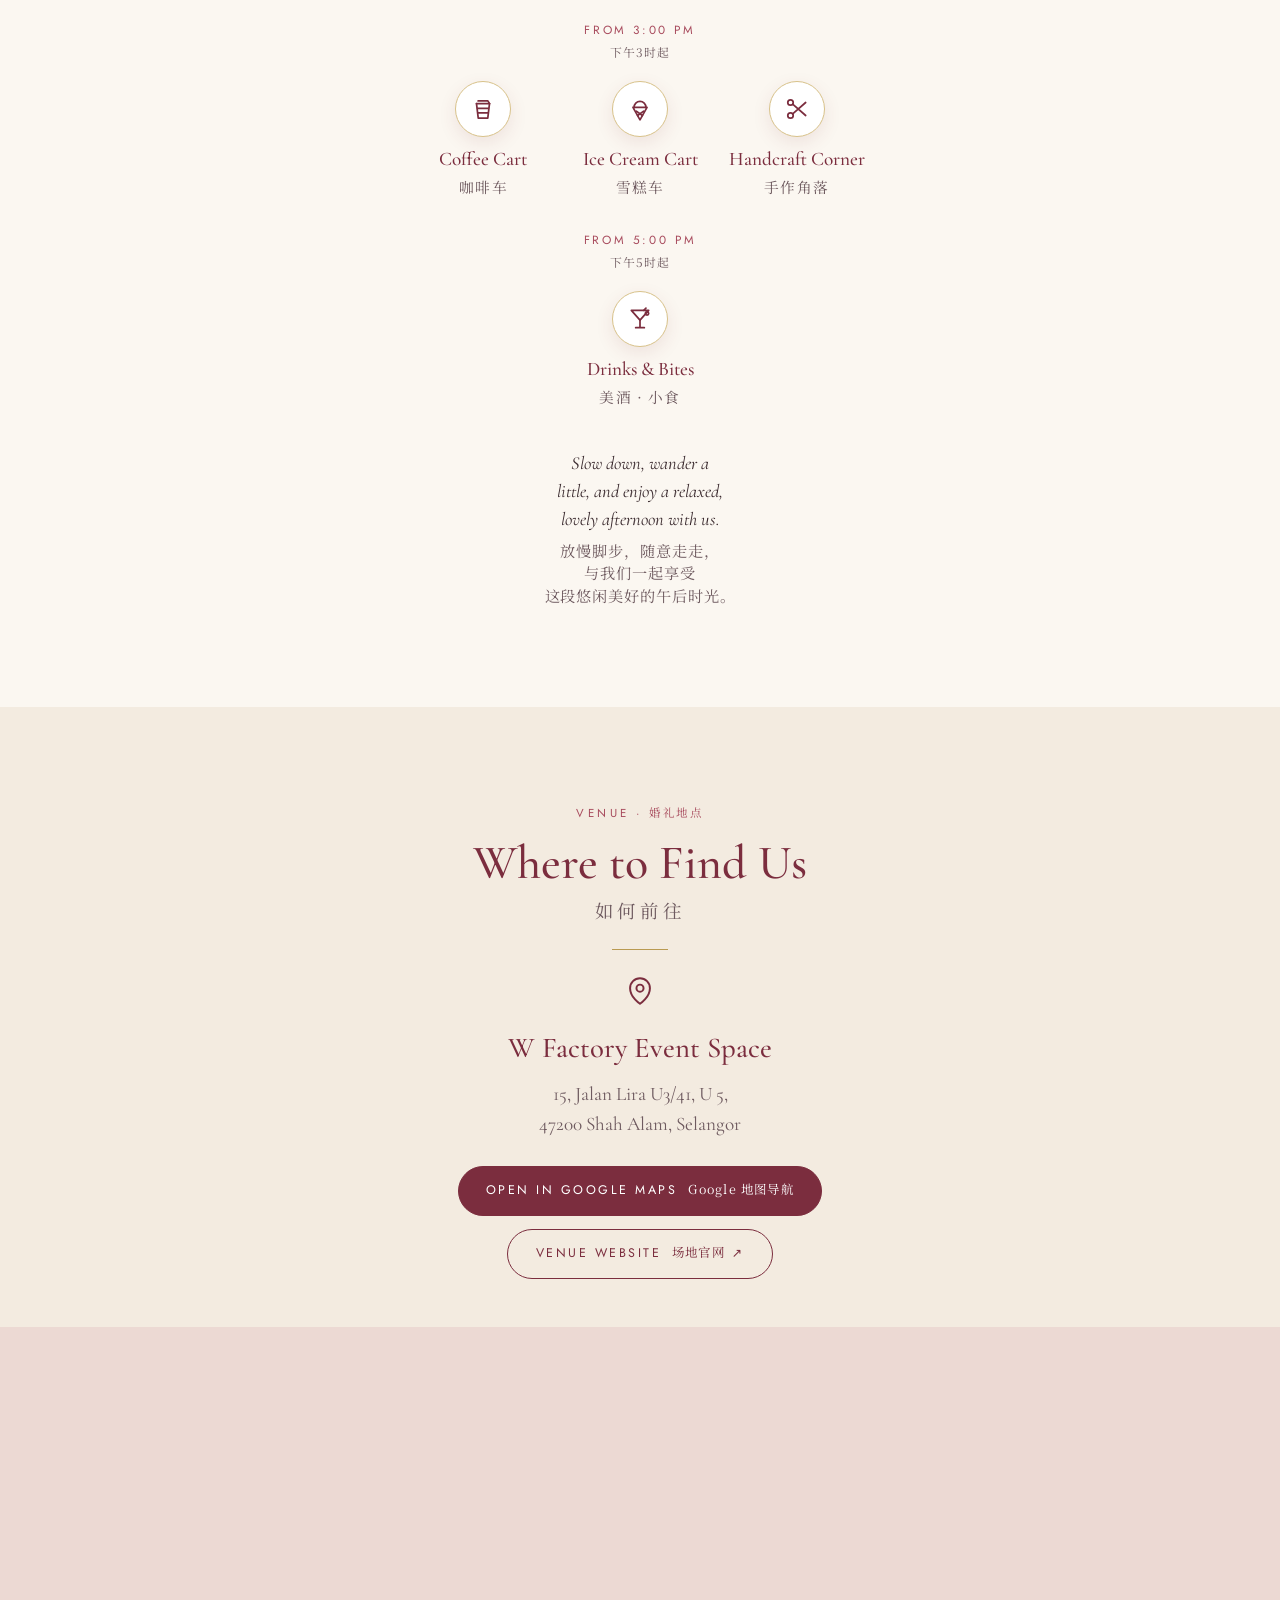
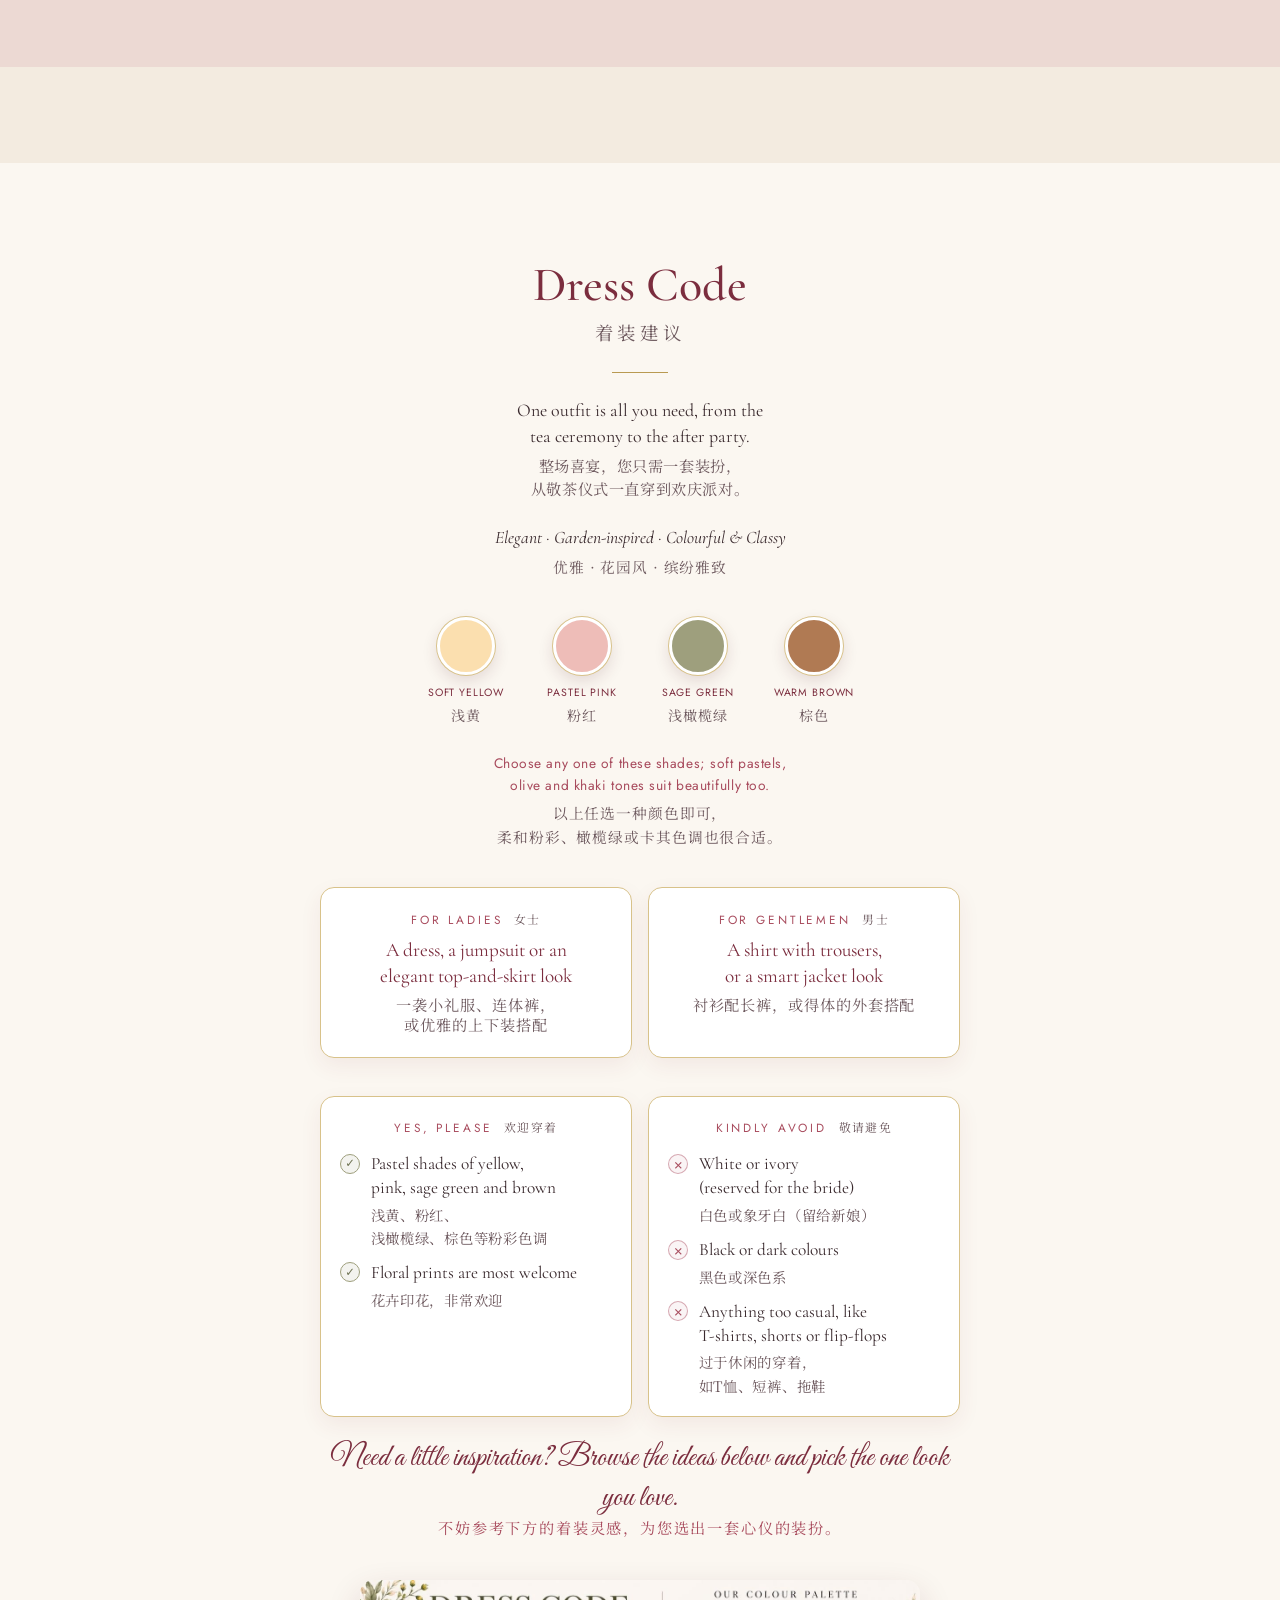
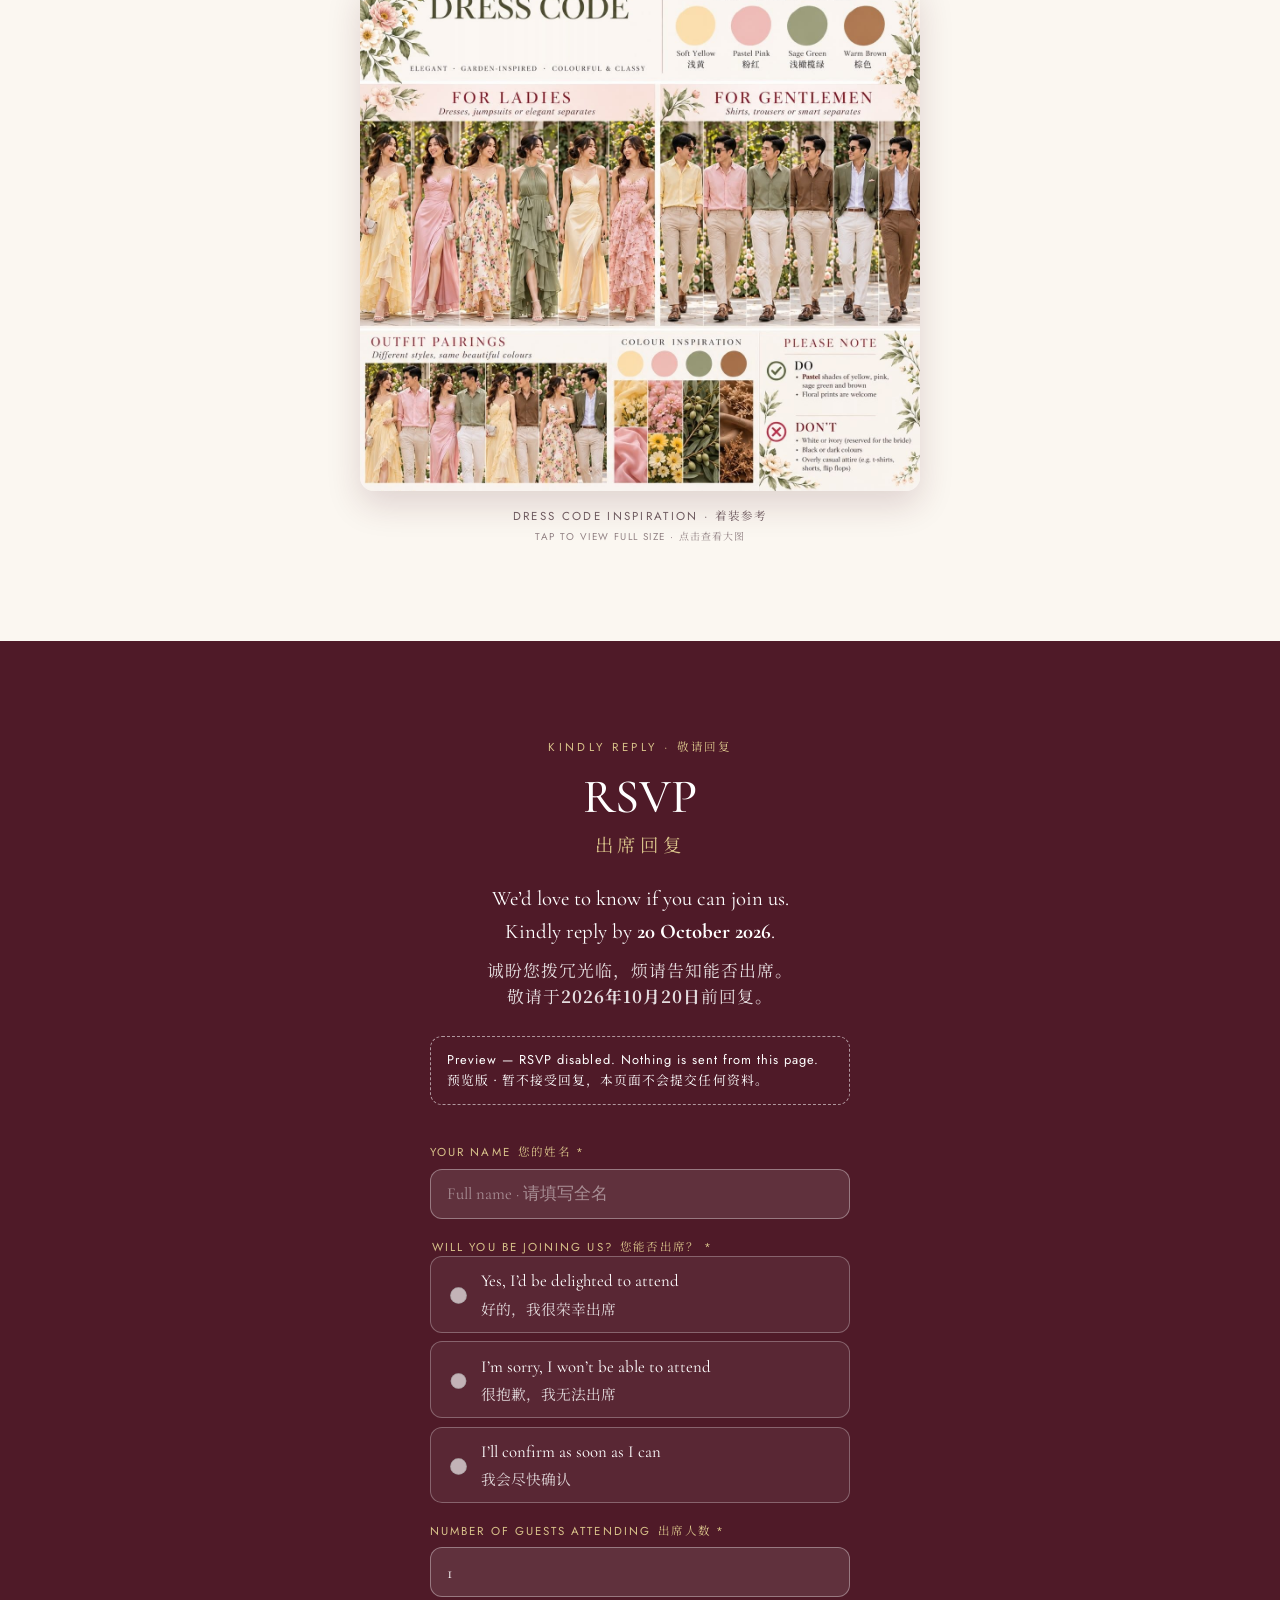
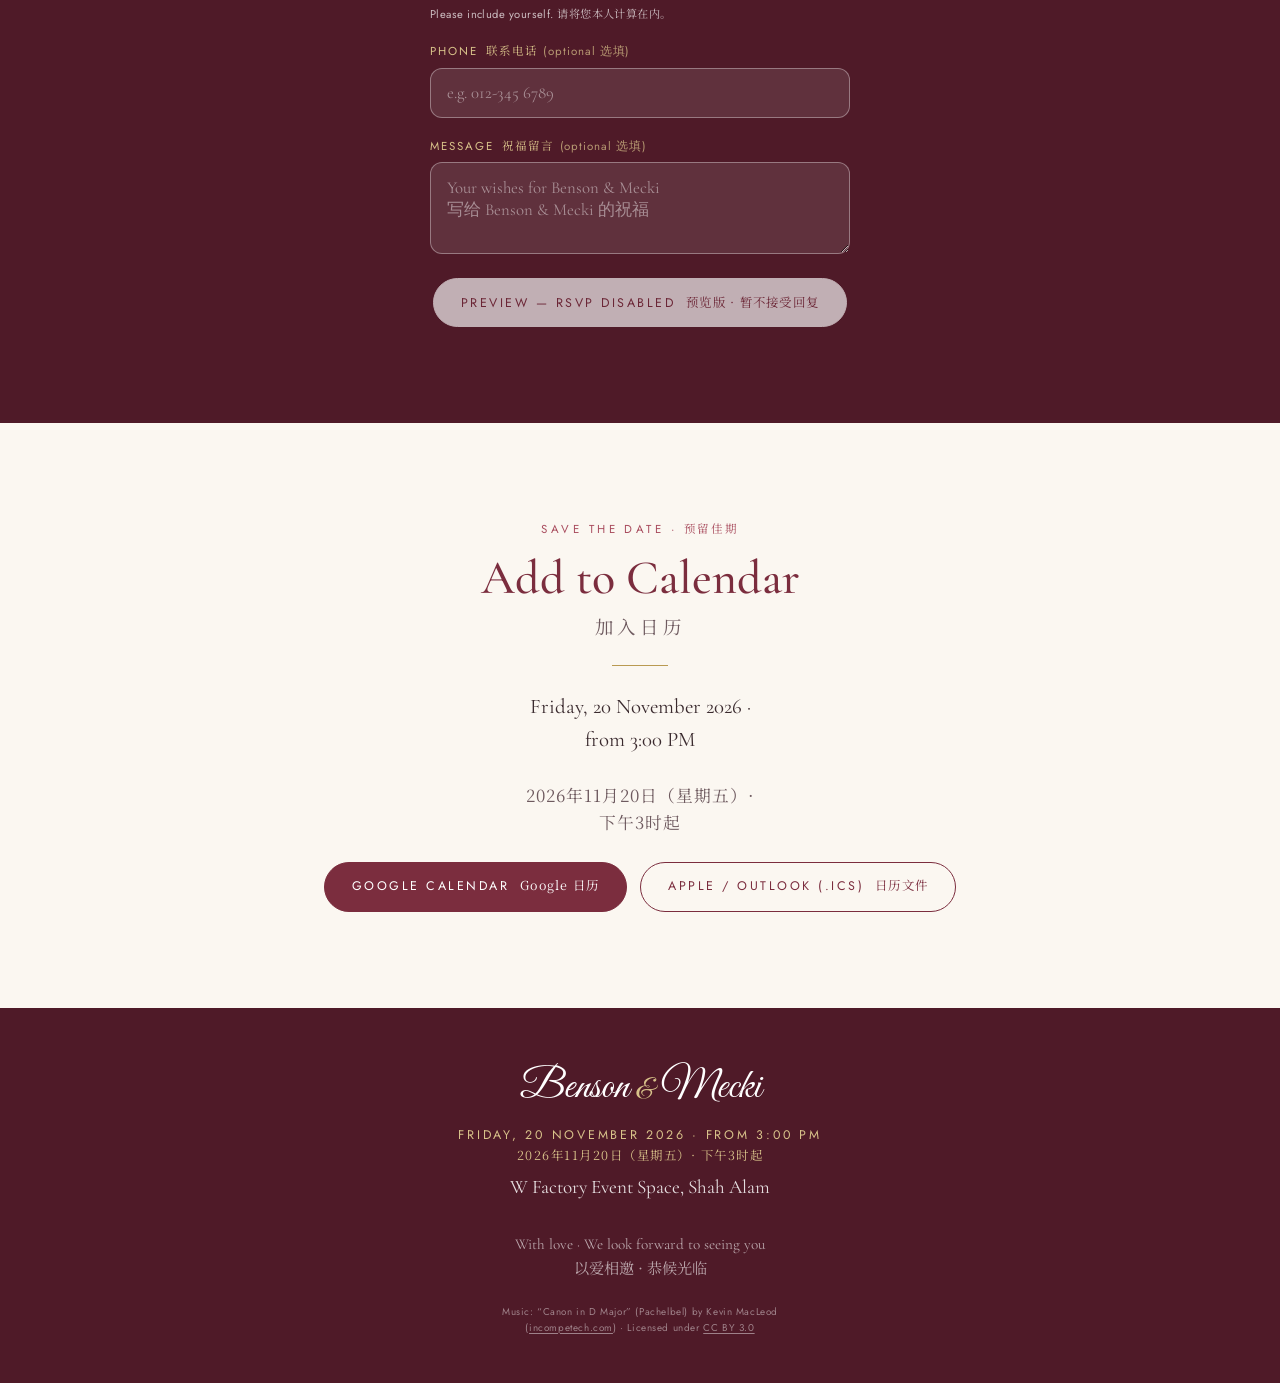
==== commit 33164f4c: "Preview: rebuild (PR #21 + Schedule rename); noindex, RSVP disabled" ====
--- a/preview/index.html
+++ b/preview/index.html
@@ -32,7 +32,7 @@
   </header>
   <nav class="menu" id="menu" hidden aria-label="Sections">
     <a href="#story">Our Story <em>我们的故事</em></a>
-    <a href="#timeline">The Day <em>当日流程</em></a>
+    <a href="#timeline">Schedule <em>当日流程</em></a>
     <a href="#location">Venue <em>婚礼地点</em></a>
     <a href="#dresscode">Dress Code <em>着装建议</em></a>
     <a href="#rsvp">RSVP <em>出席回复</em></a>
@@ -72,7 +72,7 @@
         <p class="lead lead--cn" lang="zh-Hans">我们即将携手步入婚姻，若能得您亲临见证，将是我们莫大的荣幸。</p>
         <div class="intro__cta">
           <a class="btn btn--solid" href="#rsvp">RSVP <span lang="zh-Hans">出席回复</span></a>
-          <a class="btn btn--line" href="#timeline">The Day <span lang="zh-Hans">当日流程</span></a>
+          <a class="btn btn--line" href="#timeline">Schedule <span lang="zh-Hans">当日流程</span></a>
           <a class="btn btn--line" href="#calendar">Save the Date <span lang="zh-Hans">加入日历</span></a>
         </div>
       </div>
@@ -168,7 +168,7 @@
           <p class="chapter__date">20 &middot; 11 &middot; 2026</p>
           <p>The next chapter begins on Friday, 20&nbsp;November 2026&nbsp;&mdash; and we would love you to be there.</p>
           <p class="chapter__verse" lang="zh-Hans"><span class="ph">2026年11月20日（星期五），</span><span class="ph">我们的故事将翻开新的一章，</span><span class="ph">诚盼您与我们一同见证。</span></p>
-          <a class="btn btn--gold" href="#timeline">The Day <span lang="zh-Hans">当日流程</span></a>
+          <a class="btn btn--gold" href="#timeline">Schedule <span lang="zh-Hans">当日流程</span></a>
         </div>
       </article>
     </section>
@@ -177,7 +177,7 @@
     <section class="section timeline-section" id="timeline">
       <div class="section__inner">
         <p class="eyebrow reveal">The Day · <span lang="zh-Hans">大喜之日</span></p>
-        <h2 class="title reveal">Order of the Day</h2>
+        <h2 class="title reveal">Schedule</h2>
         <p class="title-cn reveal" lang="zh-Hans">当日流程</p>
         <p class="tl__date reveal">Friday, 20 November 2026<br /><span lang="zh-Hans">2026年11月20日（星期五）</span></p>
         <p class="tl__welcome reveal">All guests are warmly welcome from 3:00&nbsp;PM.<br /><span lang="zh-Hans">下午3时起，恭候各位宾客光临。</span></p>
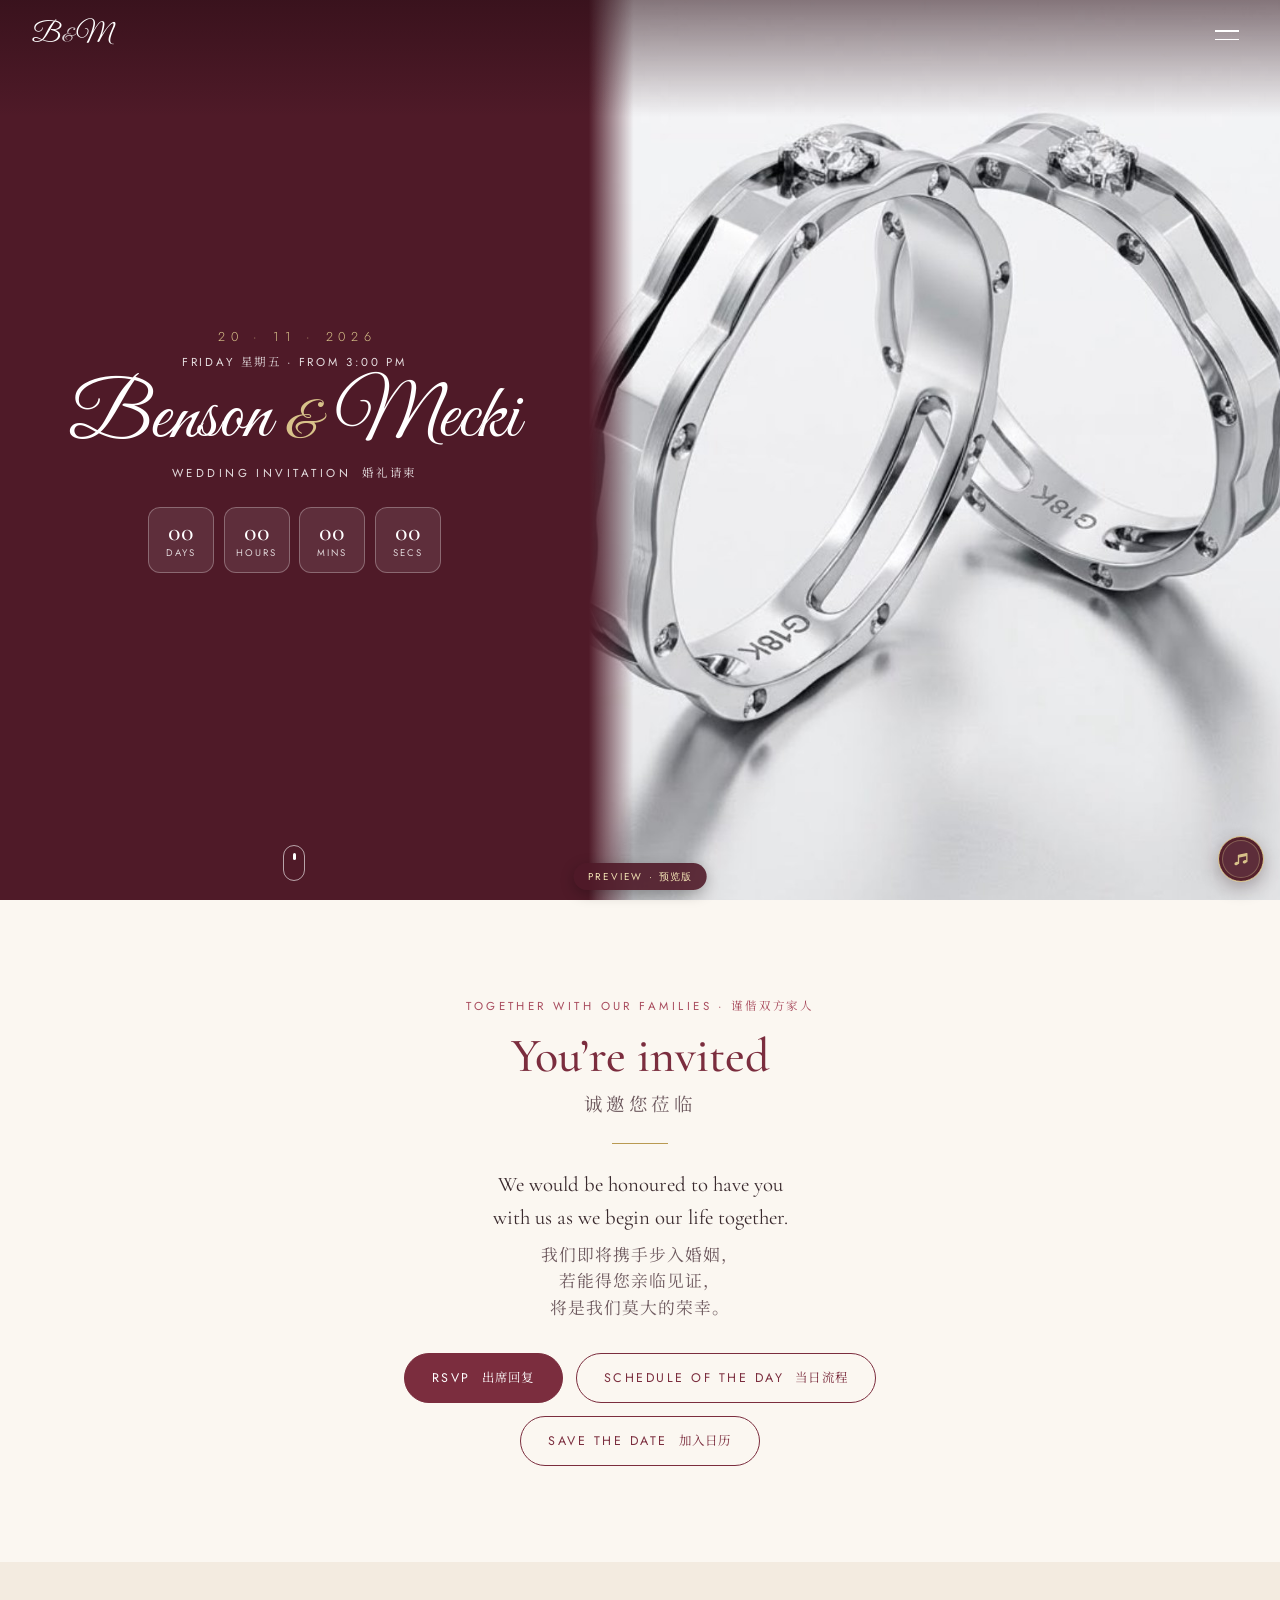
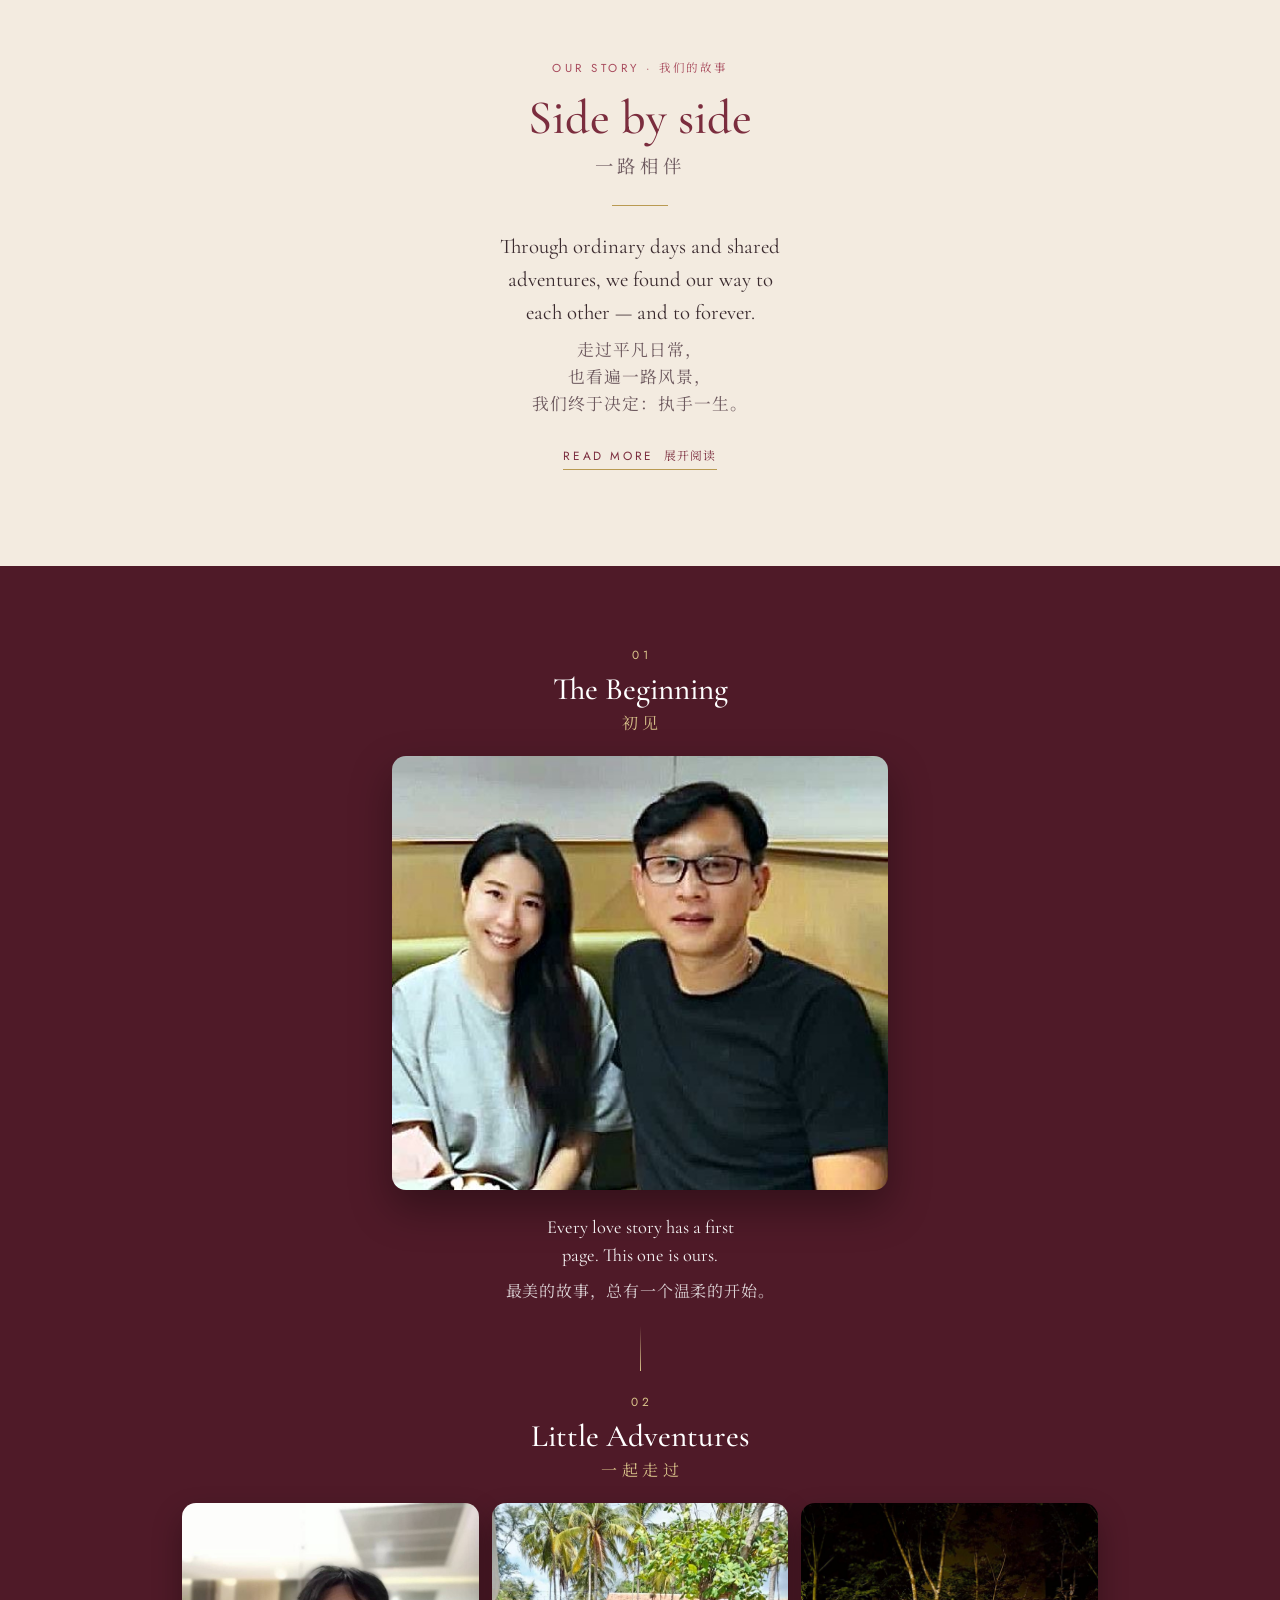
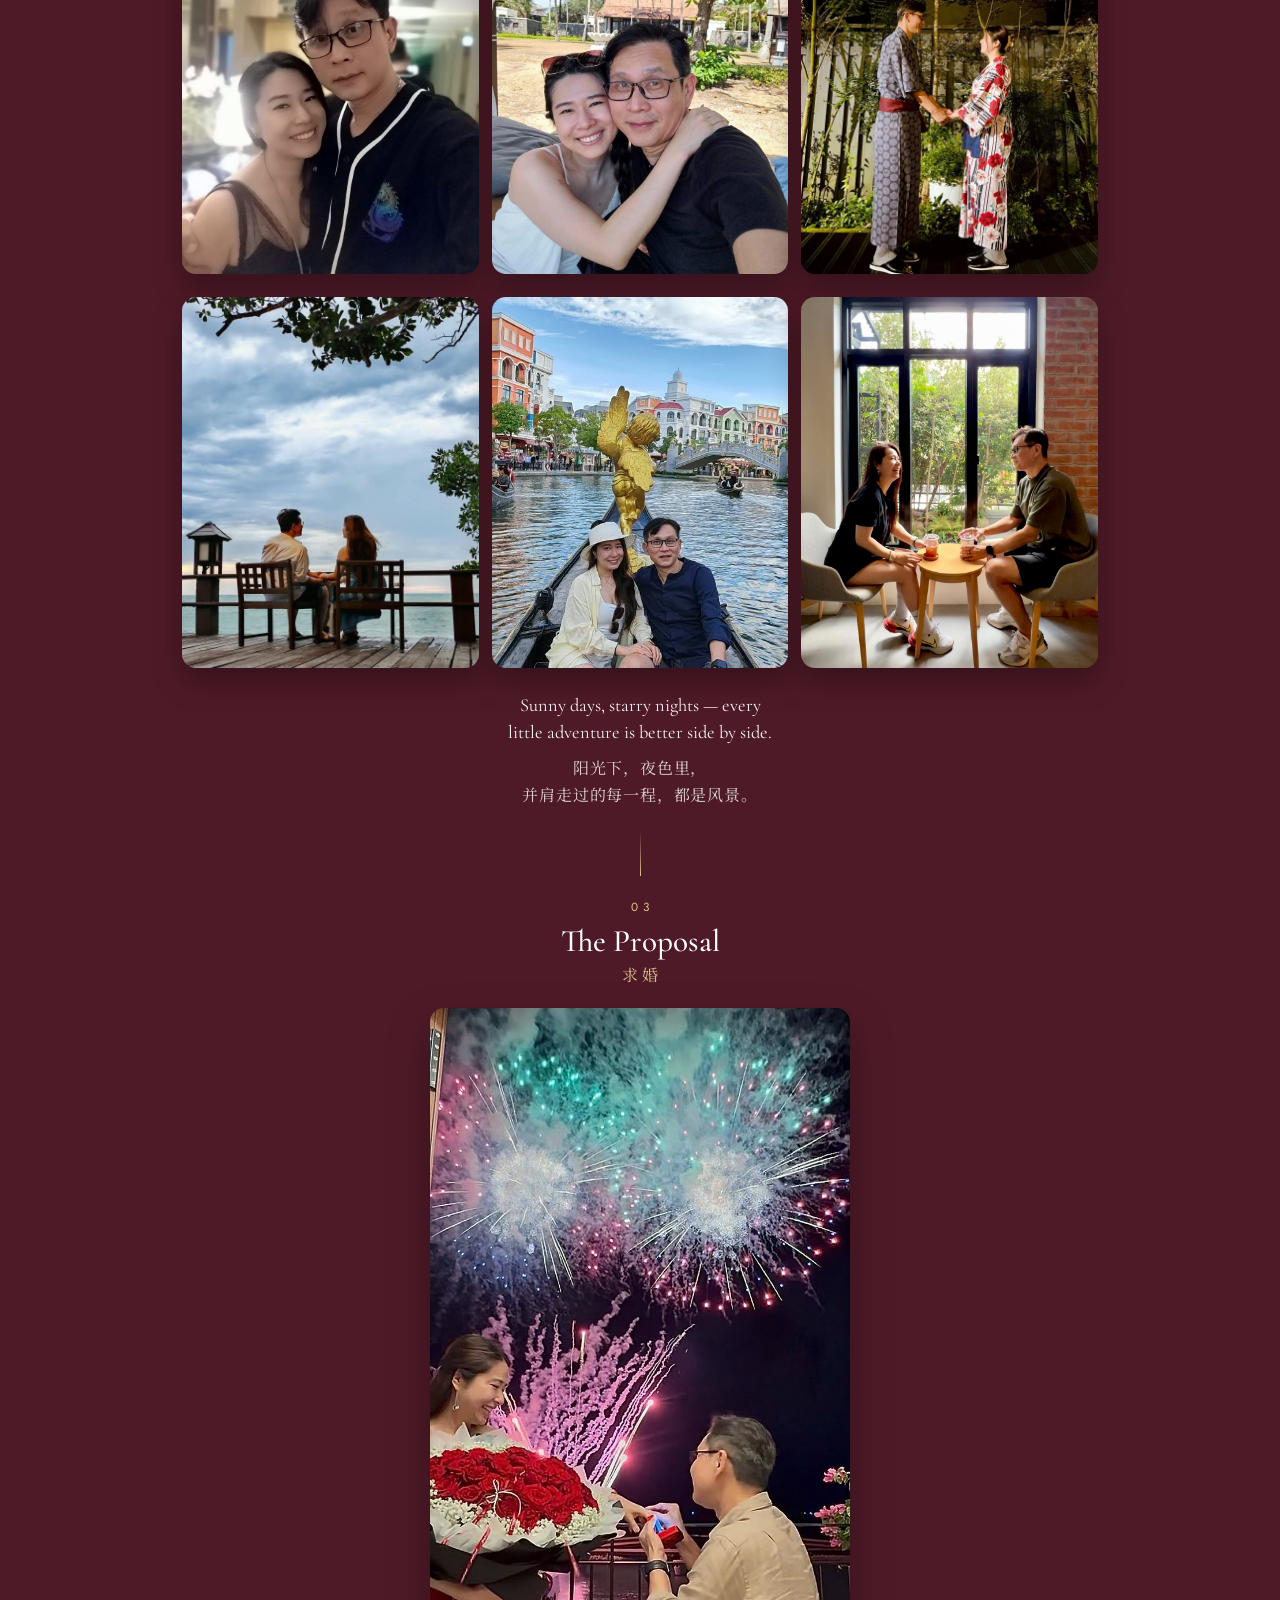
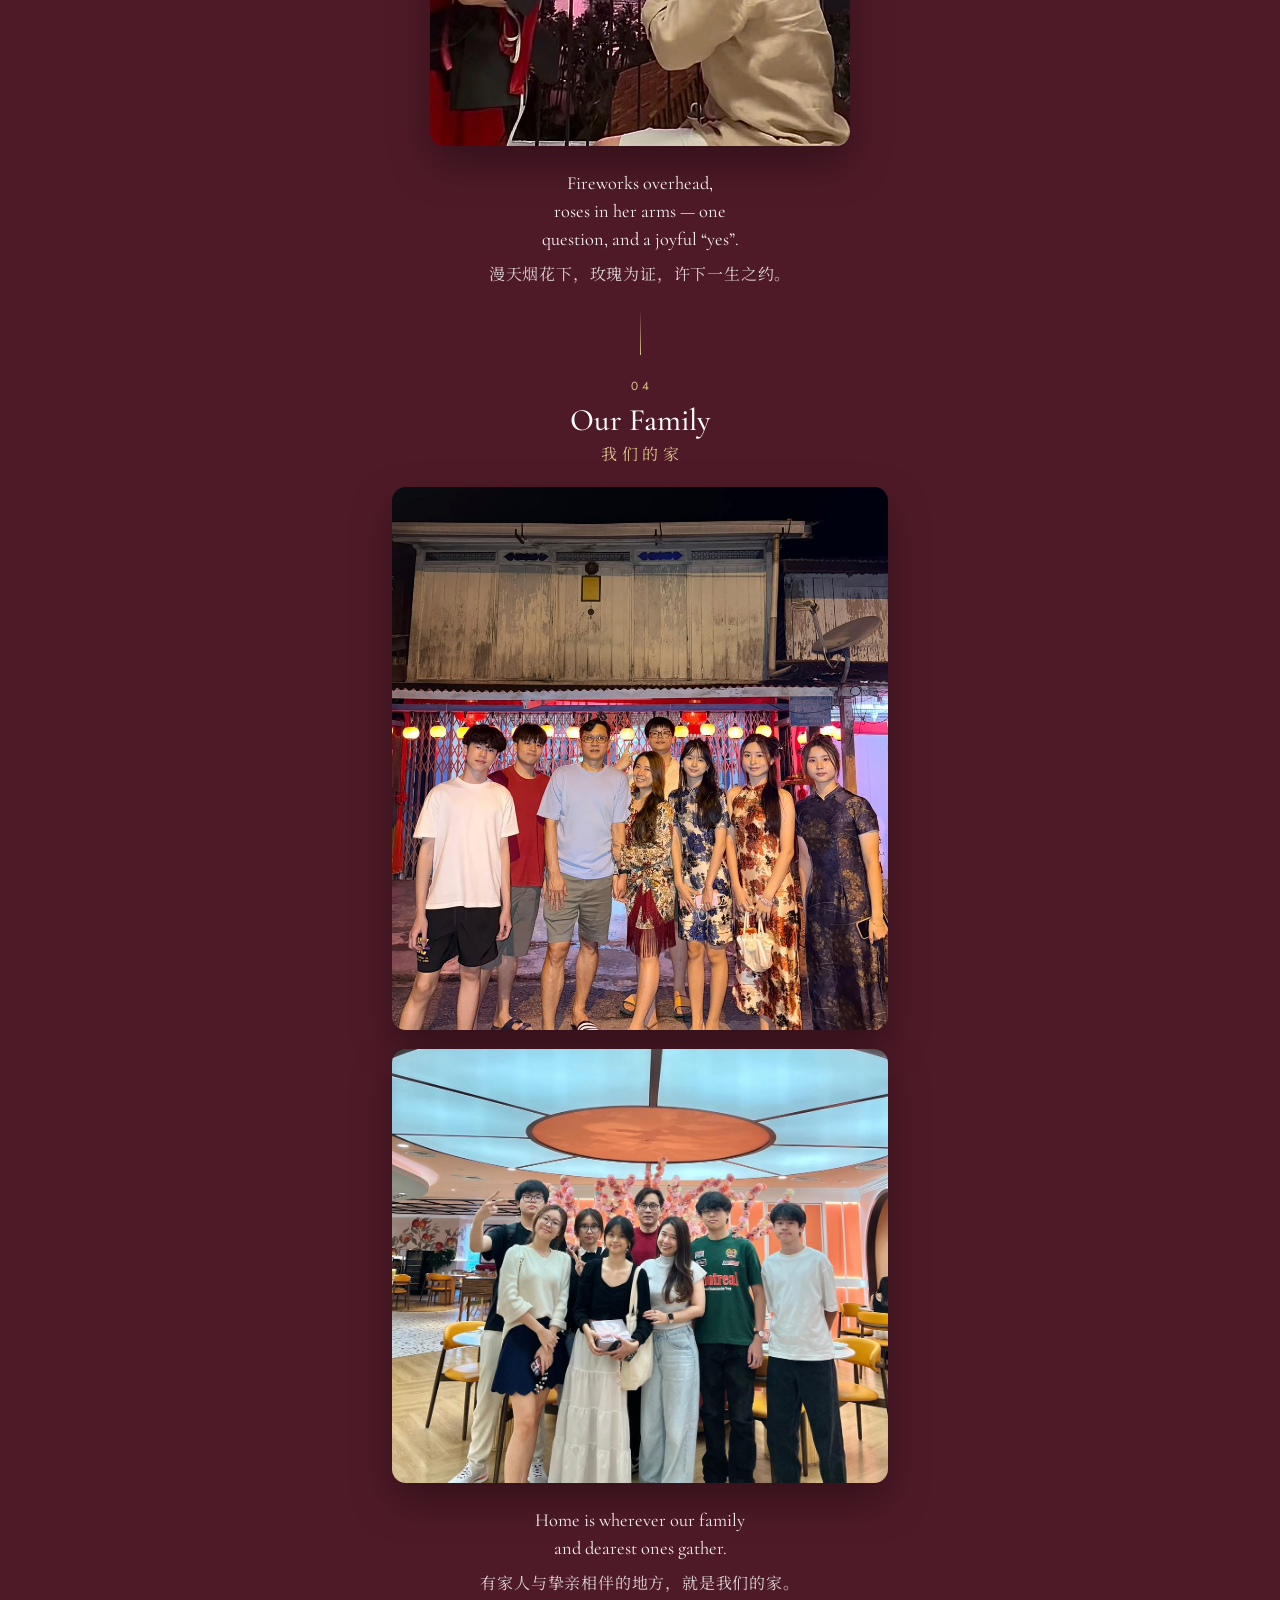
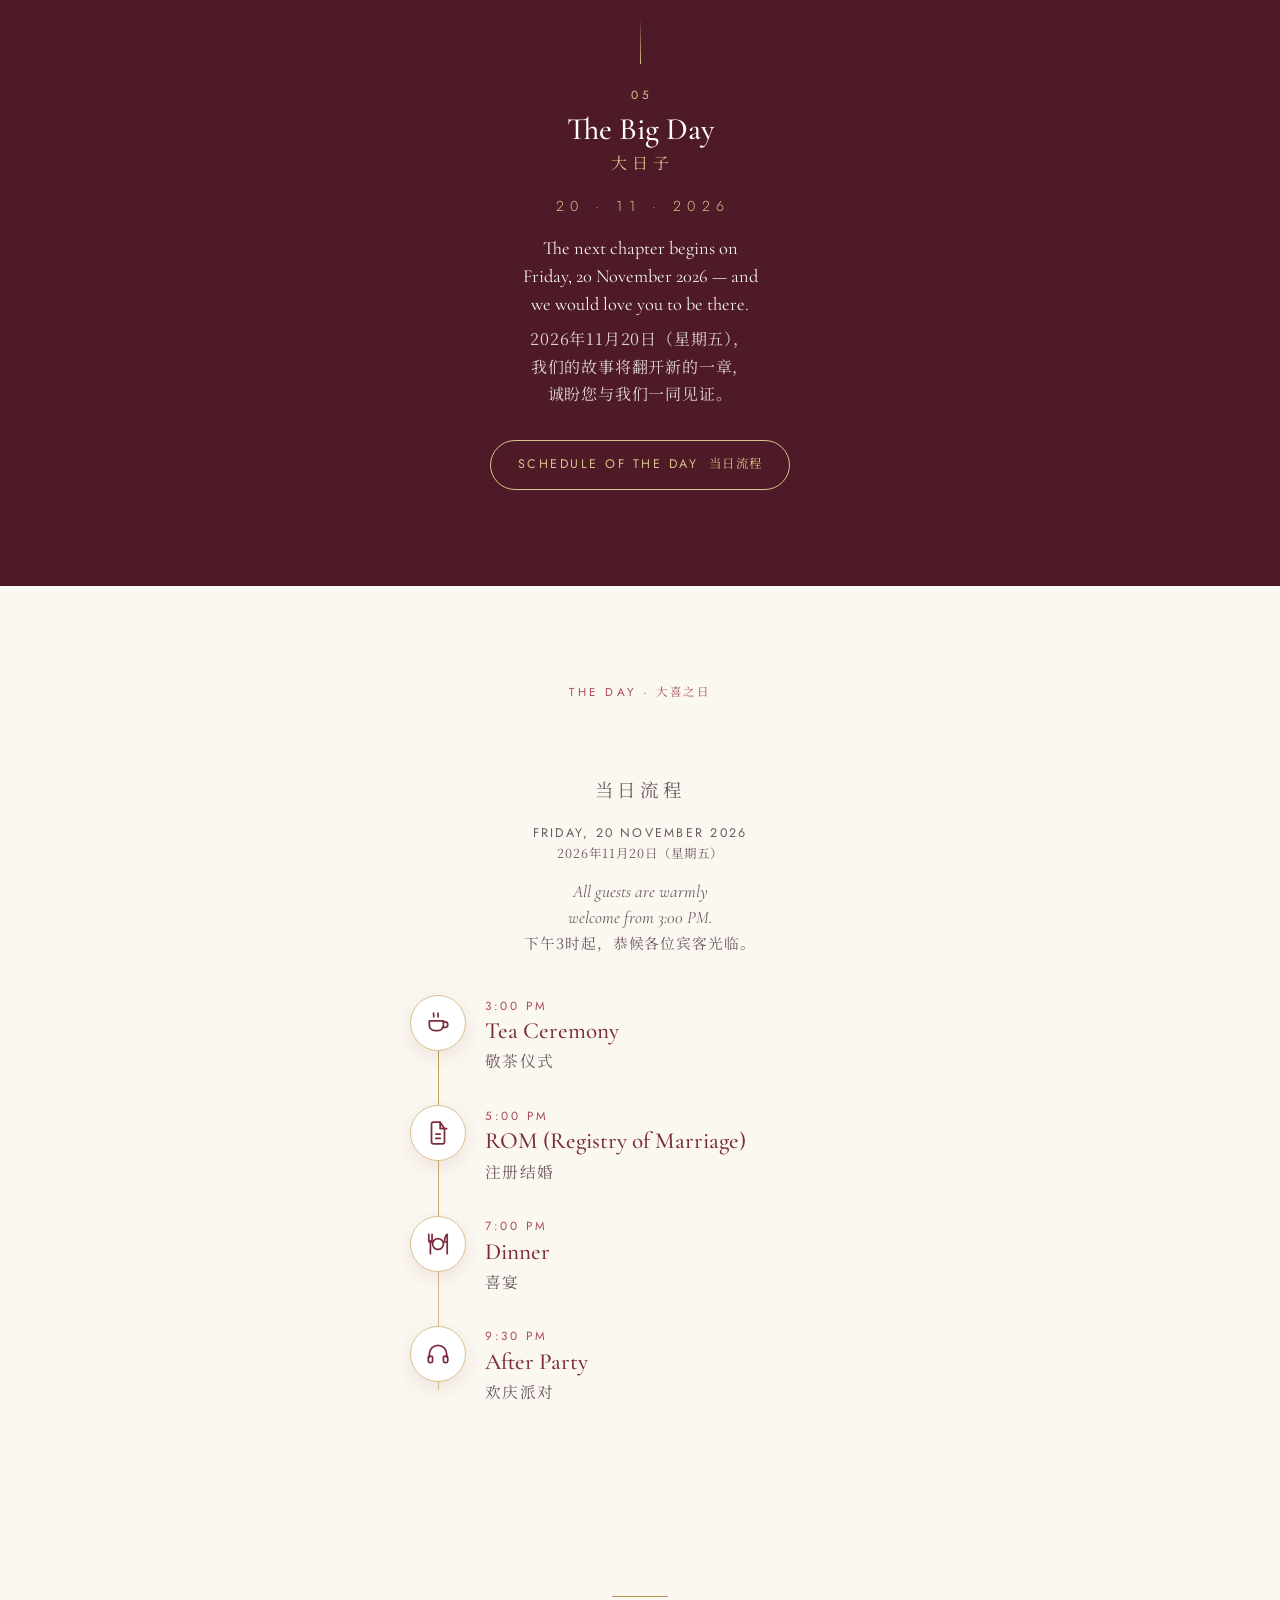
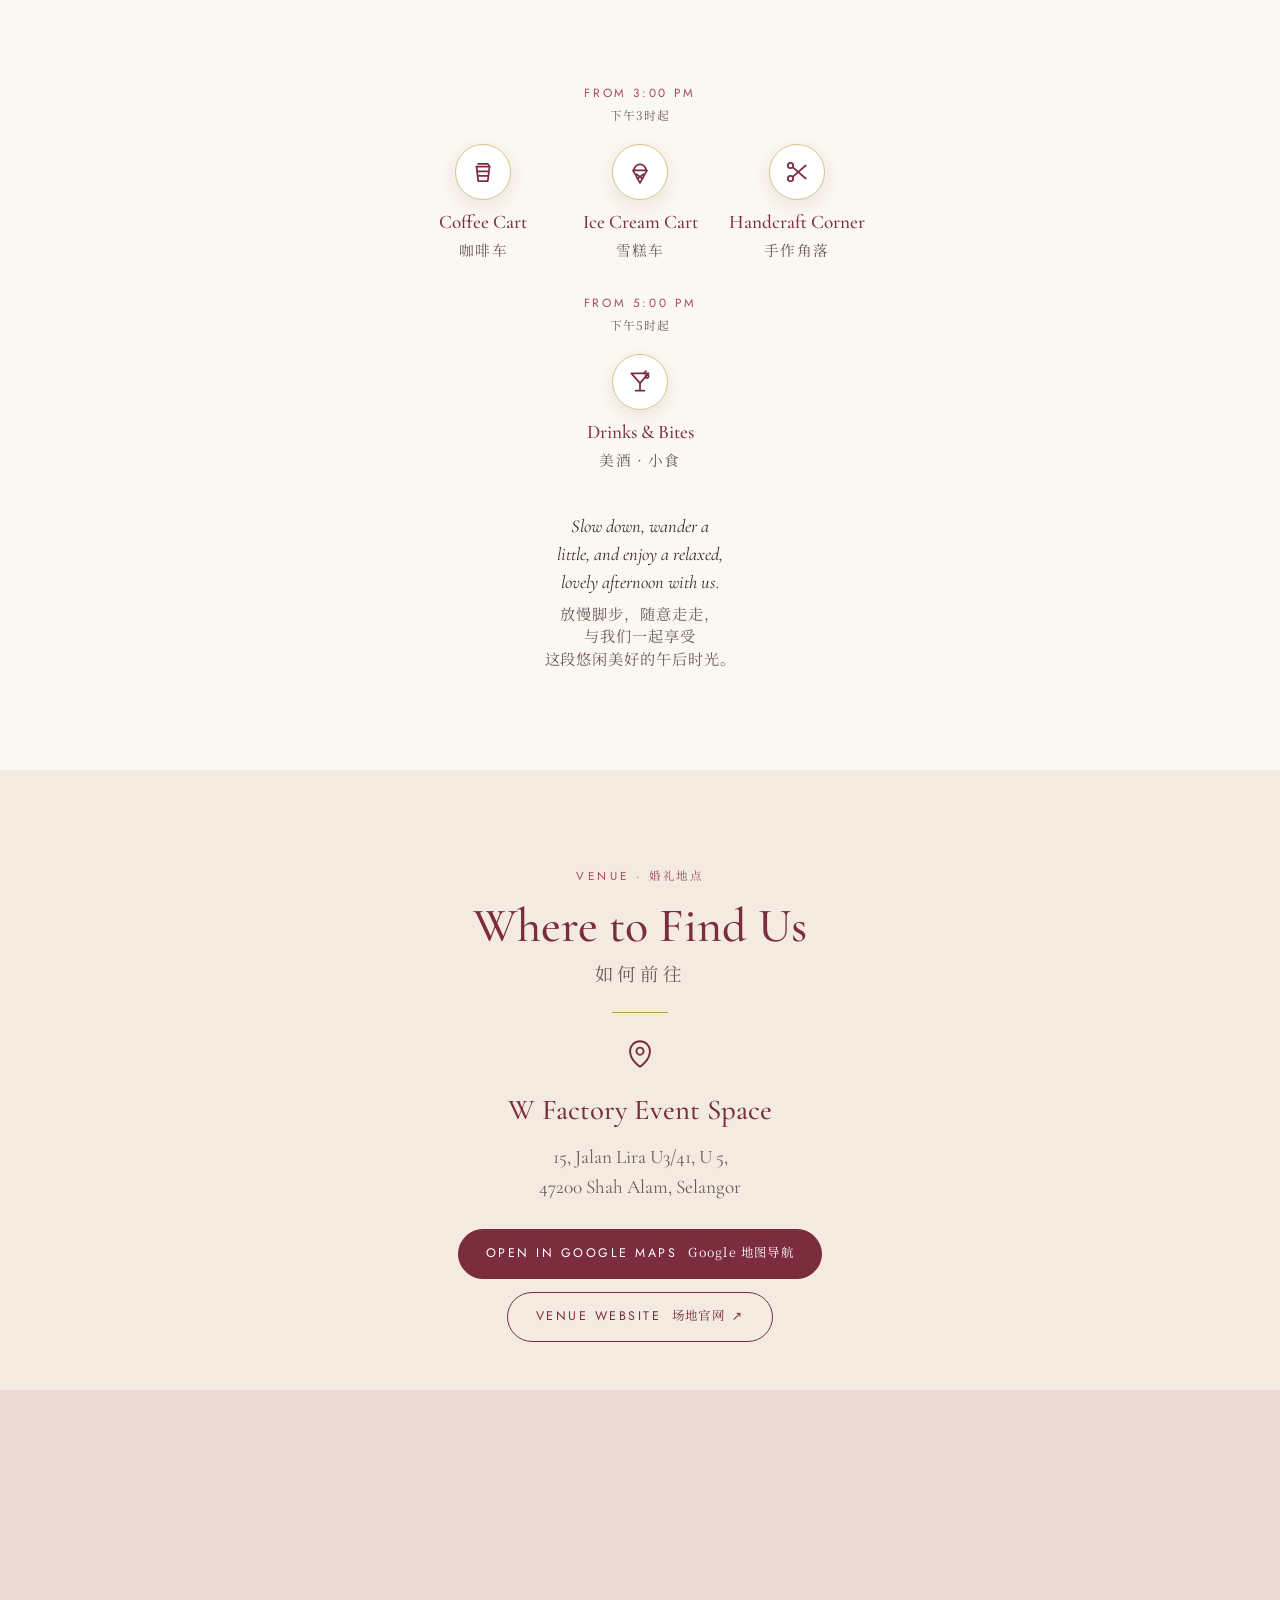
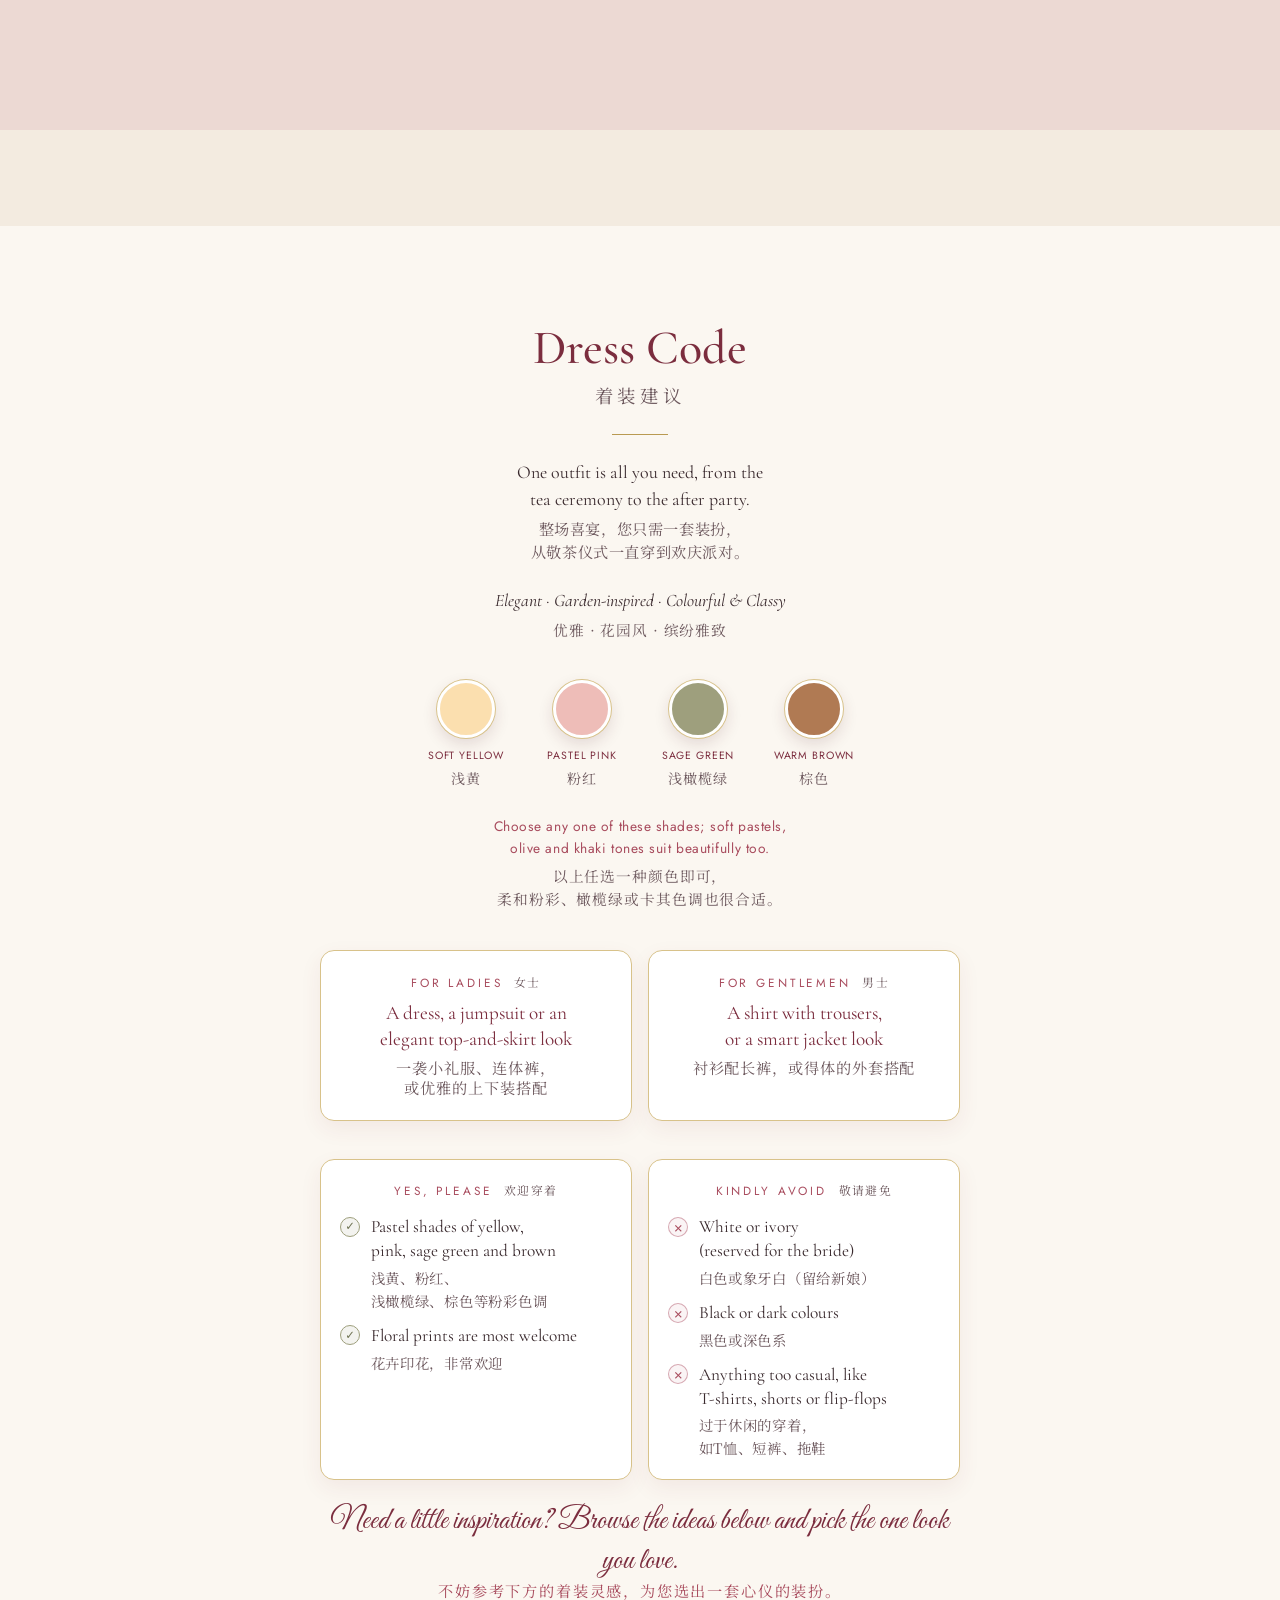
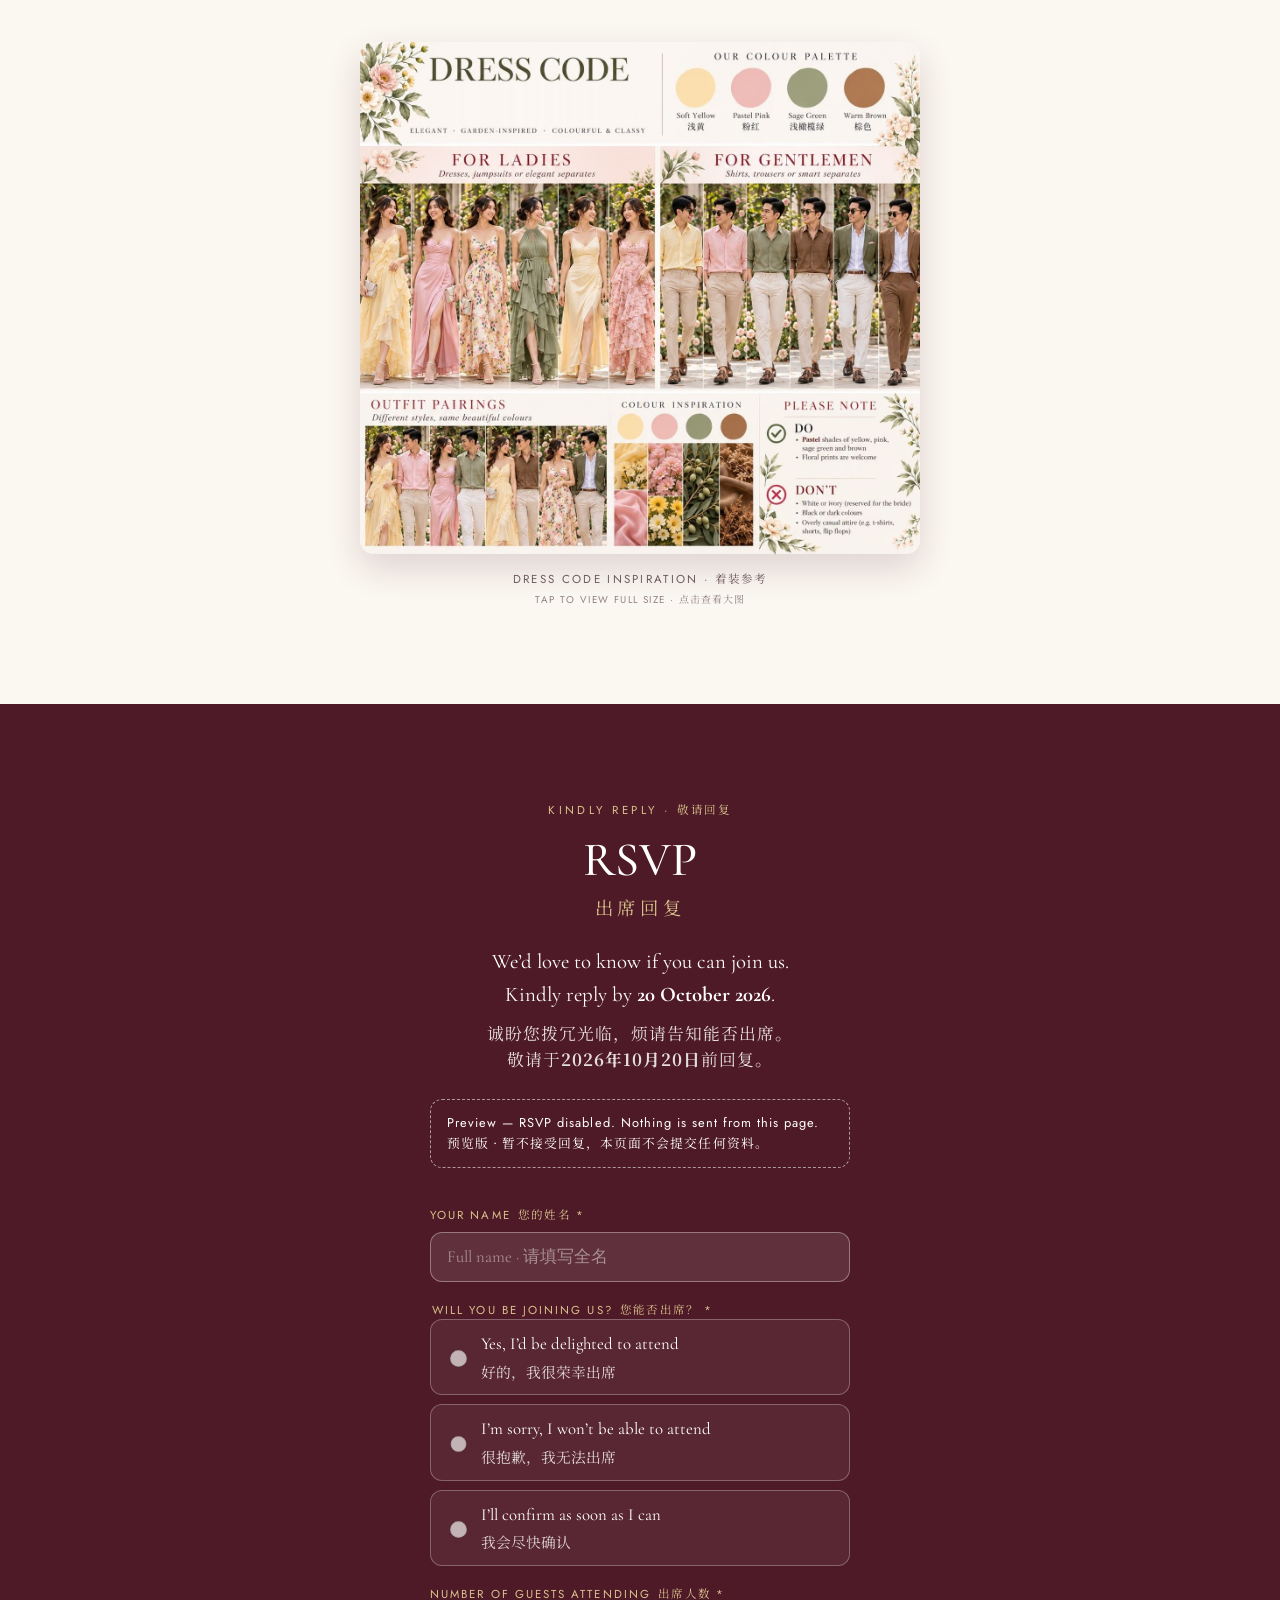
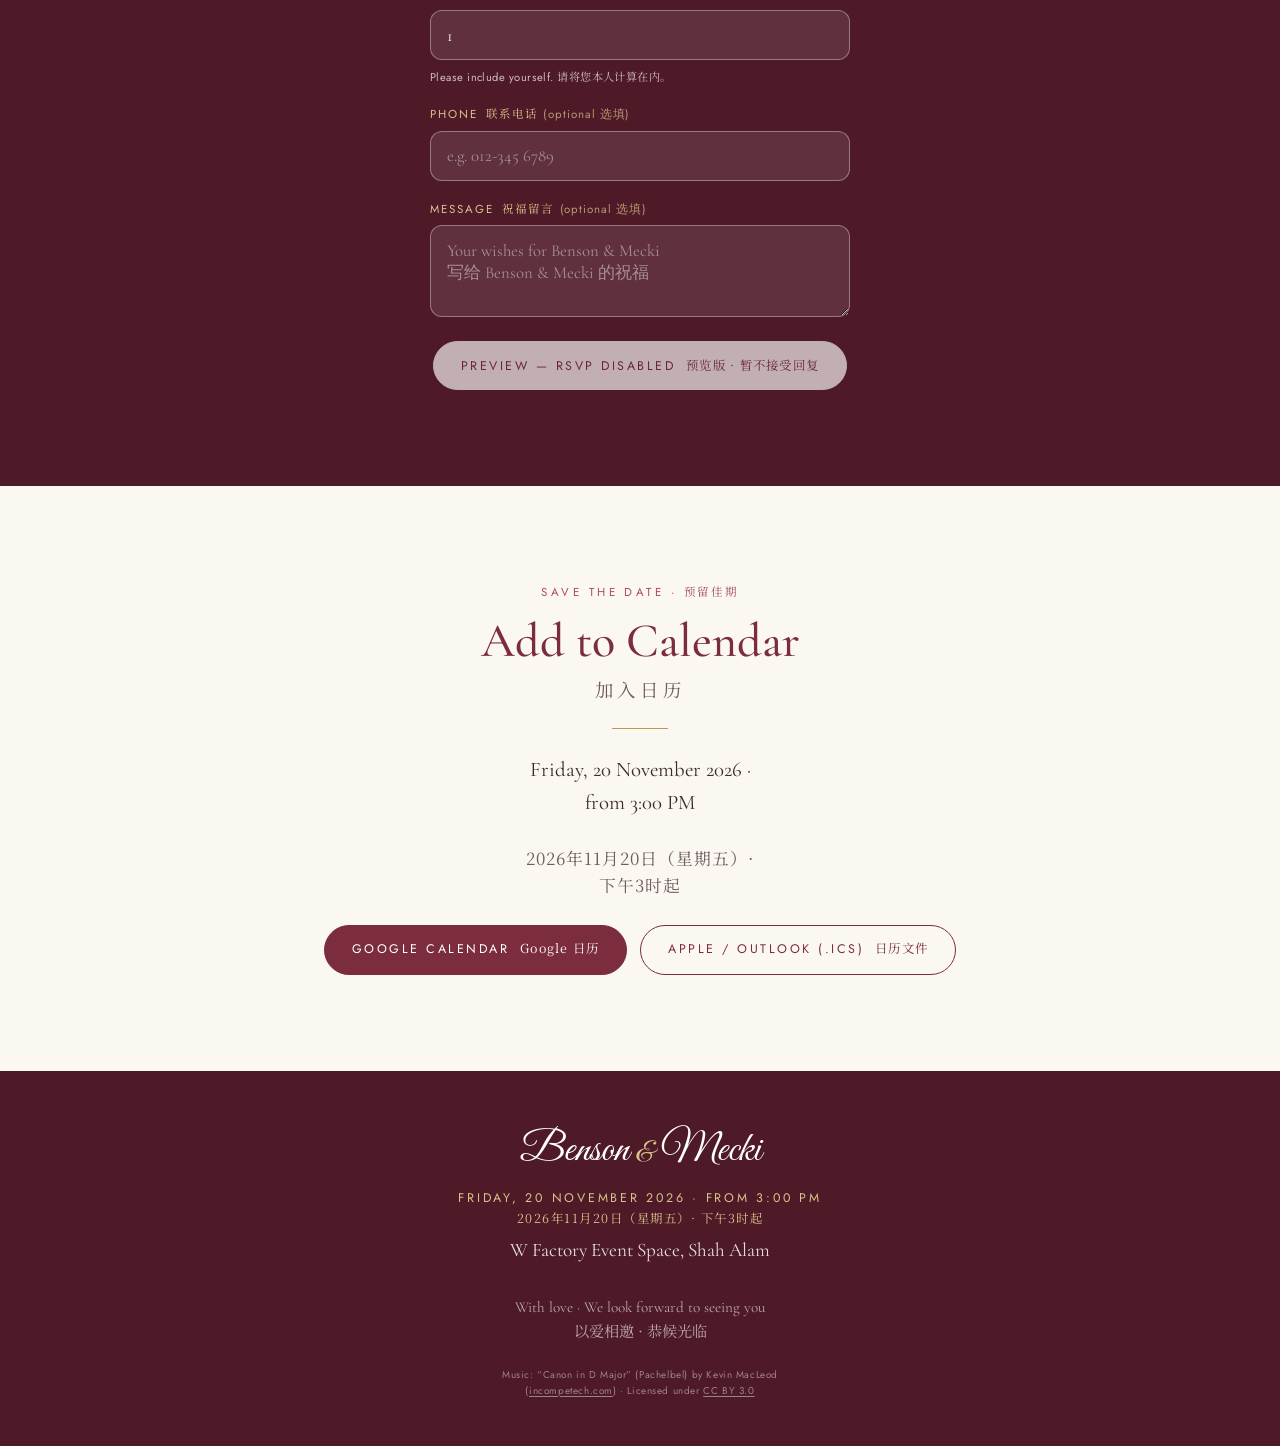
==== commit 8002d95b: "Preview: rebuild (PR #21 + Schedule of the Day); noindex, RSVP disabled" ====
--- a/preview/index.html
+++ b/preview/index.html
@@ -32,7 +32,7 @@
   </header>
   <nav class="menu" id="menu" hidden aria-label="Sections">
     <a href="#story">Our Story <em>我们的故事</em></a>
-    <a href="#timeline">Schedule <em>当日流程</em></a>
+    <a href="#timeline">Schedule of the Day <em>当日流程</em></a>
     <a href="#location">Venue <em>婚礼地点</em></a>
     <a href="#dresscode">Dress Code <em>着装建议</em></a>
     <a href="#rsvp">RSVP <em>出席回复</em></a>
@@ -72,7 +72,7 @@
         <p class="lead lead--cn" lang="zh-Hans">我们即将携手步入婚姻，若能得您亲临见证，将是我们莫大的荣幸。</p>
         <div class="intro__cta">
           <a class="btn btn--solid" href="#rsvp">RSVP <span lang="zh-Hans">出席回复</span></a>
-          <a class="btn btn--line" href="#timeline">Schedule <span lang="zh-Hans">当日流程</span></a>
+          <a class="btn btn--line" href="#timeline">Schedule of the Day <span lang="zh-Hans">当日流程</span></a>
           <a class="btn btn--line" href="#calendar">Save the Date <span lang="zh-Hans">加入日历</span></a>
         </div>
       </div>
@@ -168,7 +168,7 @@
           <p class="chapter__date">20 &middot; 11 &middot; 2026</p>
           <p>The next chapter begins on Friday, 20&nbsp;November 2026&nbsp;&mdash; and we would love you to be there.</p>
           <p class="chapter__verse" lang="zh-Hans"><span class="ph">2026年11月20日（星期五），</span><span class="ph">我们的故事将翻开新的一章，</span><span class="ph">诚盼您与我们一同见证。</span></p>
-          <a class="btn btn--gold" href="#timeline">Schedule <span lang="zh-Hans">当日流程</span></a>
+          <a class="btn btn--gold" href="#timeline">Schedule of the Day <span lang="zh-Hans">当日流程</span></a>
         </div>
       </article>
     </section>
@@ -177,7 +177,7 @@
     <section class="section timeline-section" id="timeline">
       <div class="section__inner">
         <p class="eyebrow reveal">The Day · <span lang="zh-Hans">大喜之日</span></p>
-        <h2 class="title reveal">Schedule</h2>
+        <h2 class="title reveal">Schedule of the Day</h2>
         <p class="title-cn reveal" lang="zh-Hans">当日流程</p>
         <p class="tl__date reveal">Friday, 20 November 2026<br /><span lang="zh-Hans">2026年11月20日（星期五）</span></p>
         <p class="tl__welcome reveal">All guests are warmly welcome from 3:00&nbsp;PM.<br /><span lang="zh-Hans">下午3时起，恭候各位宾客光临。</span></p>
